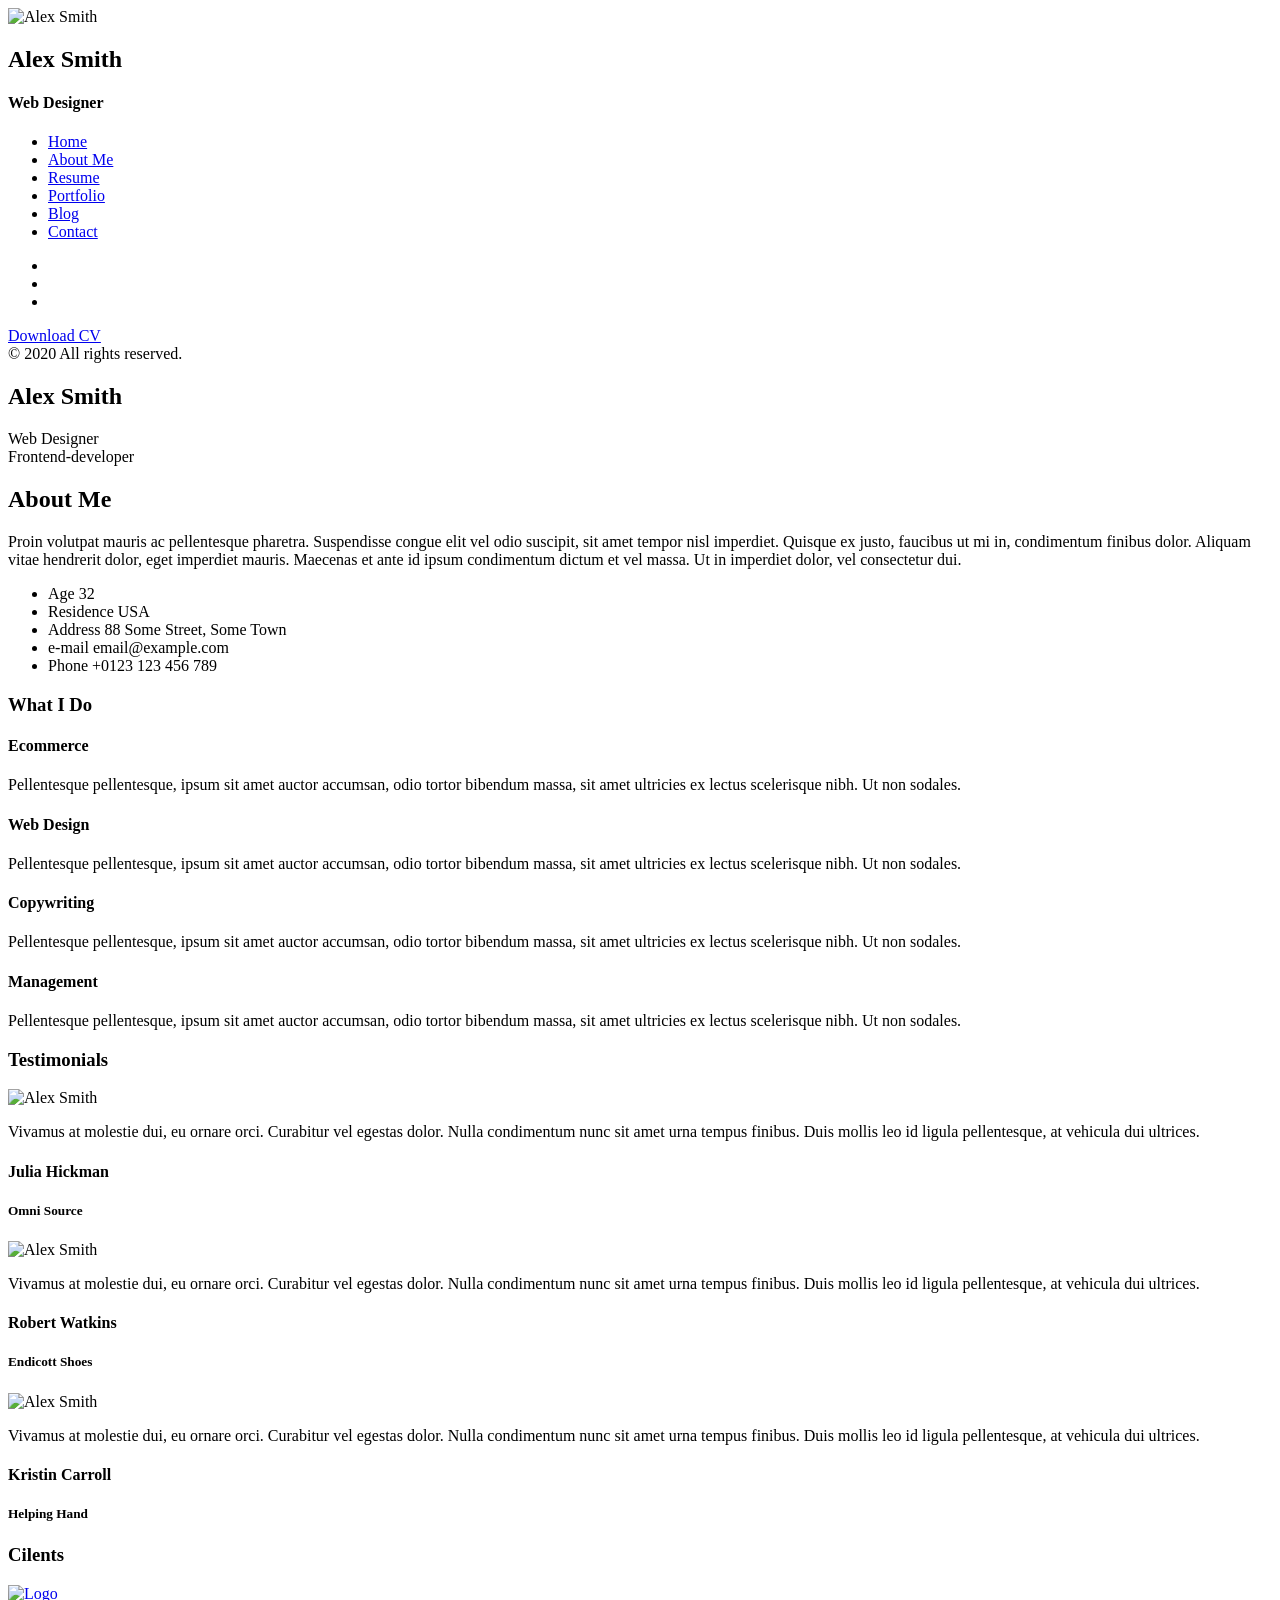
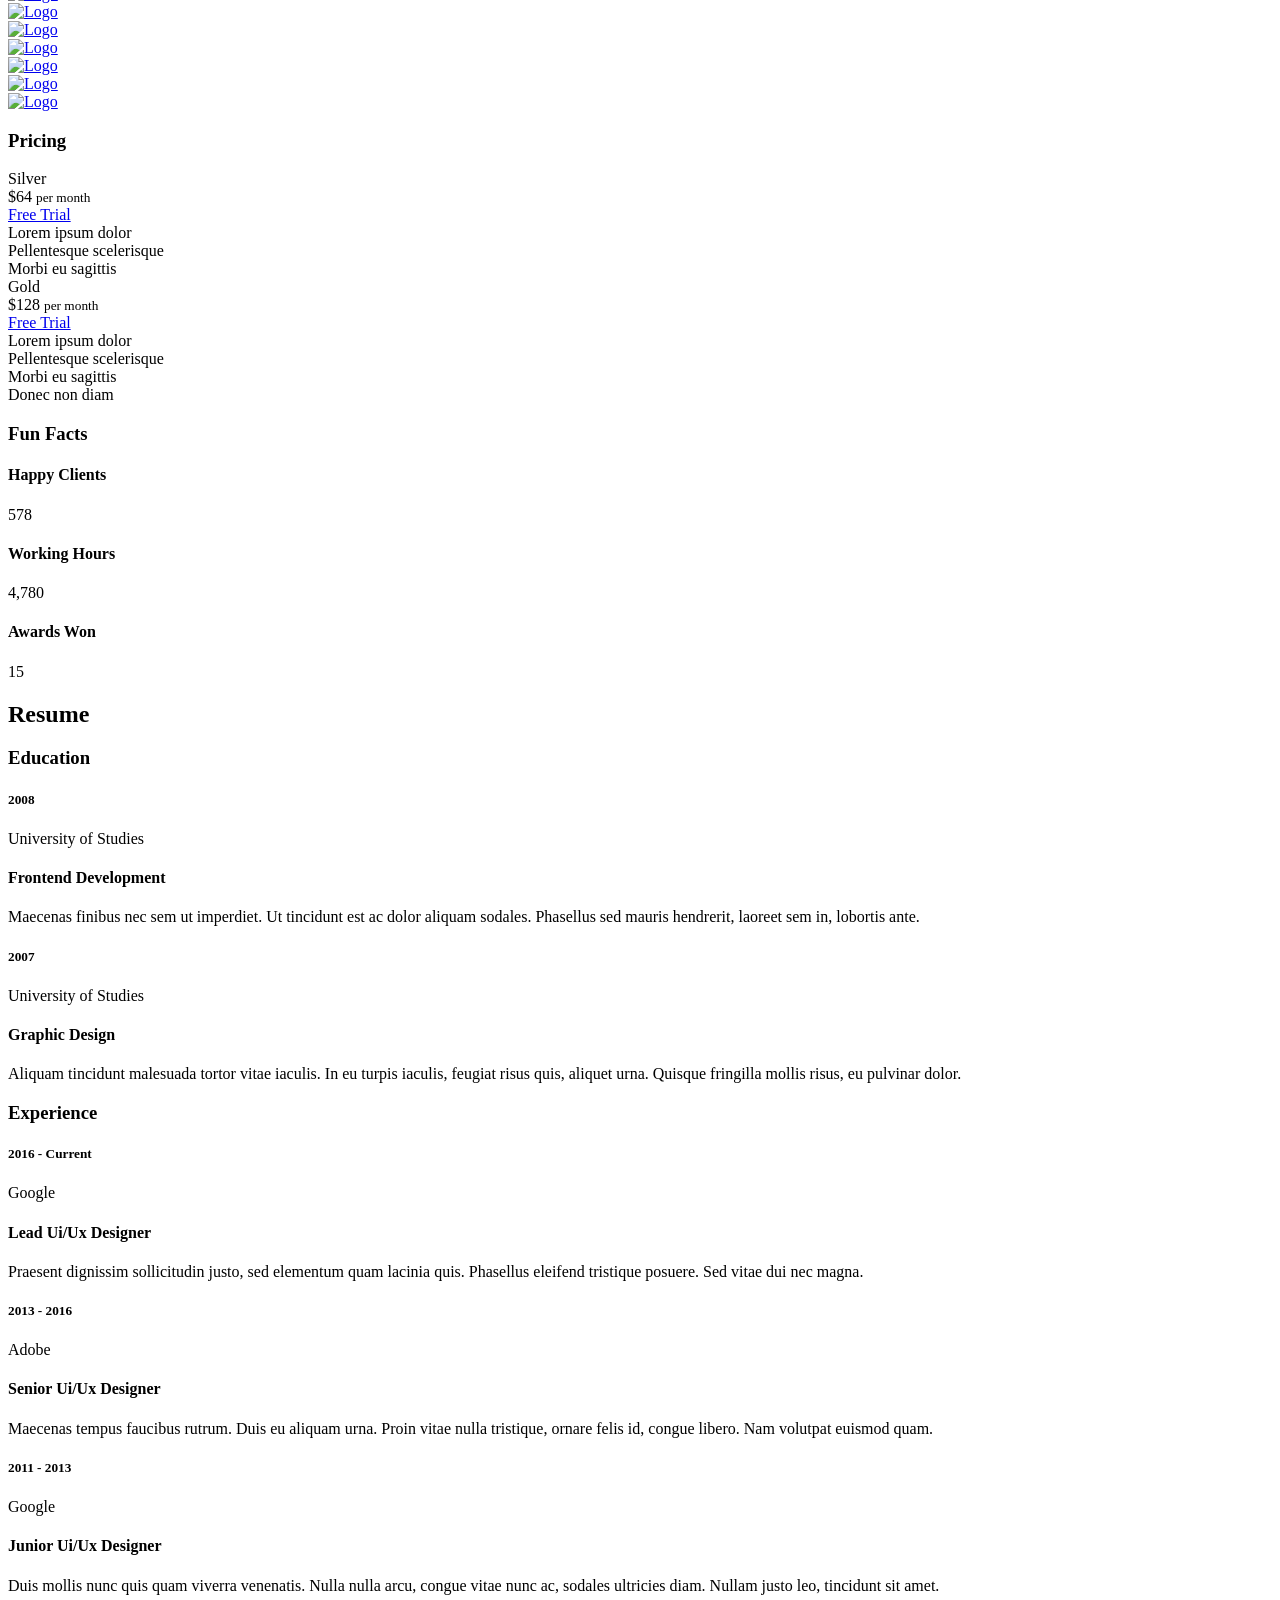
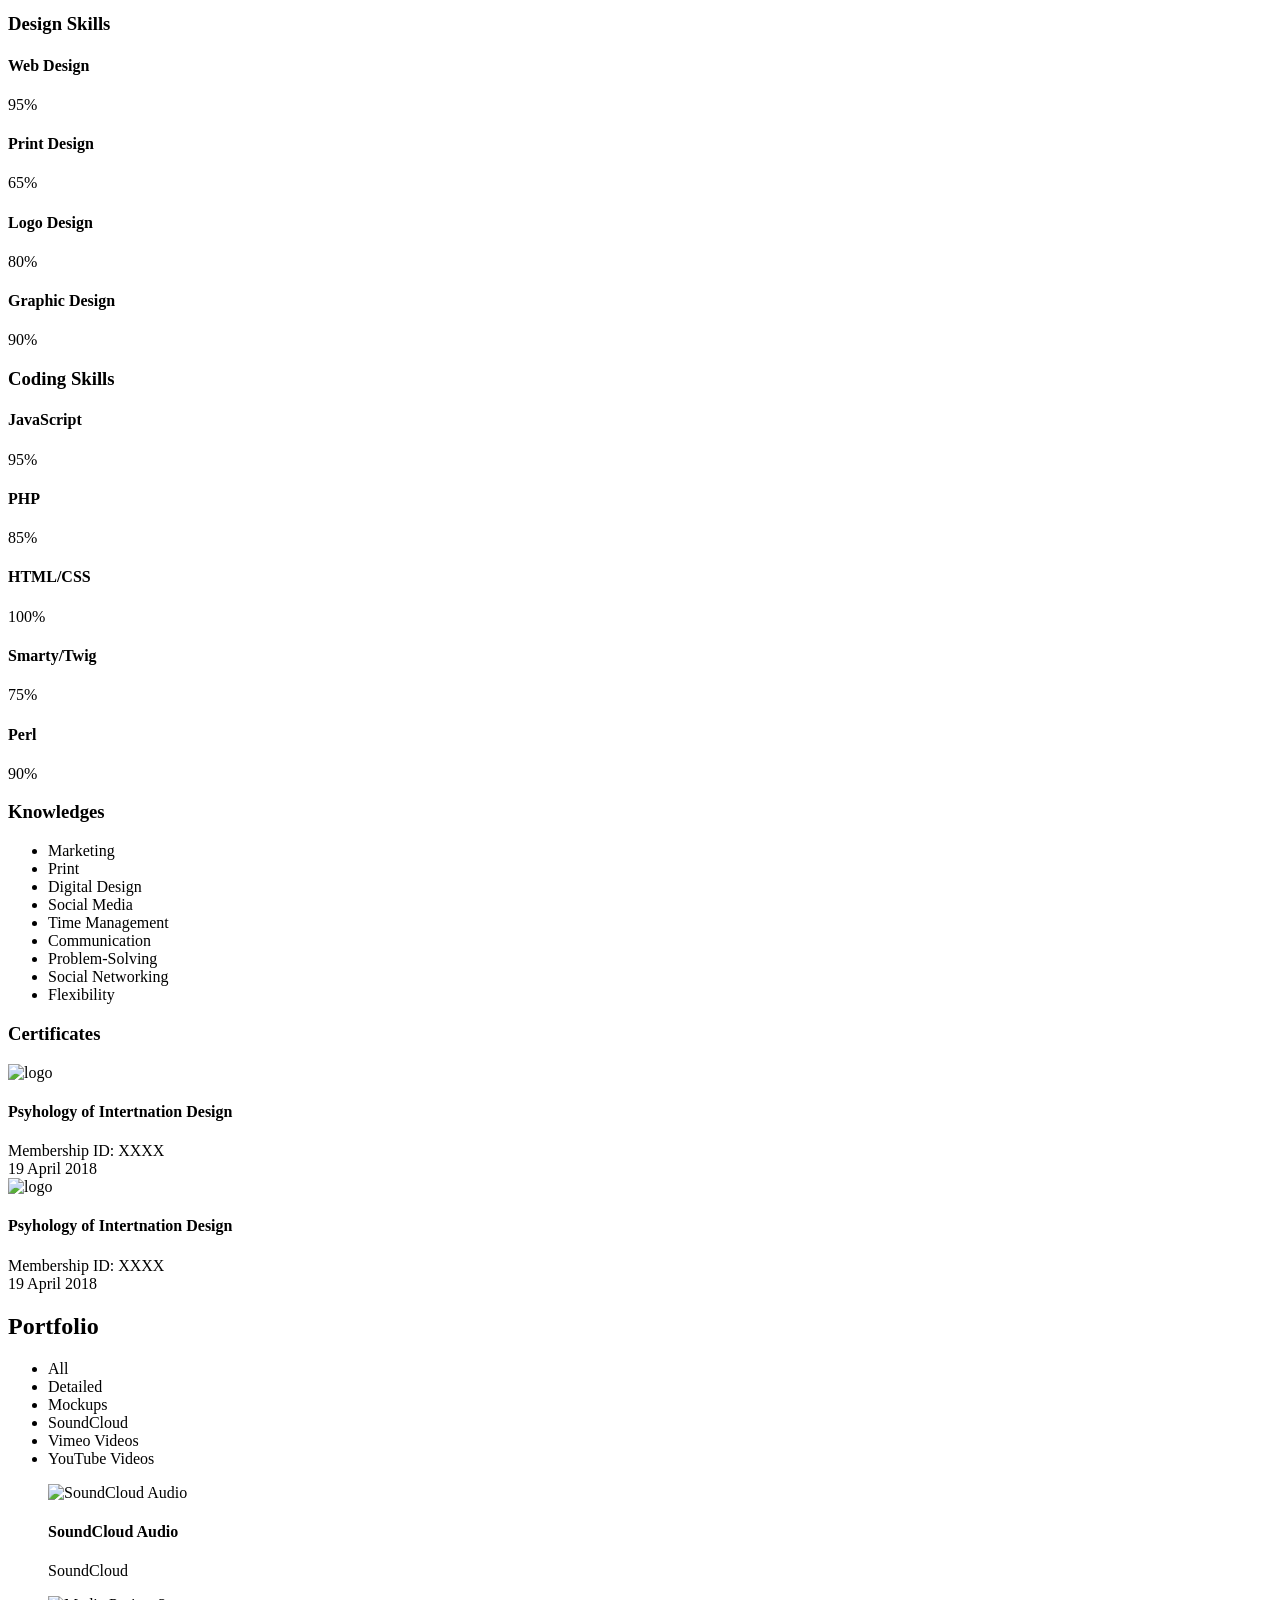
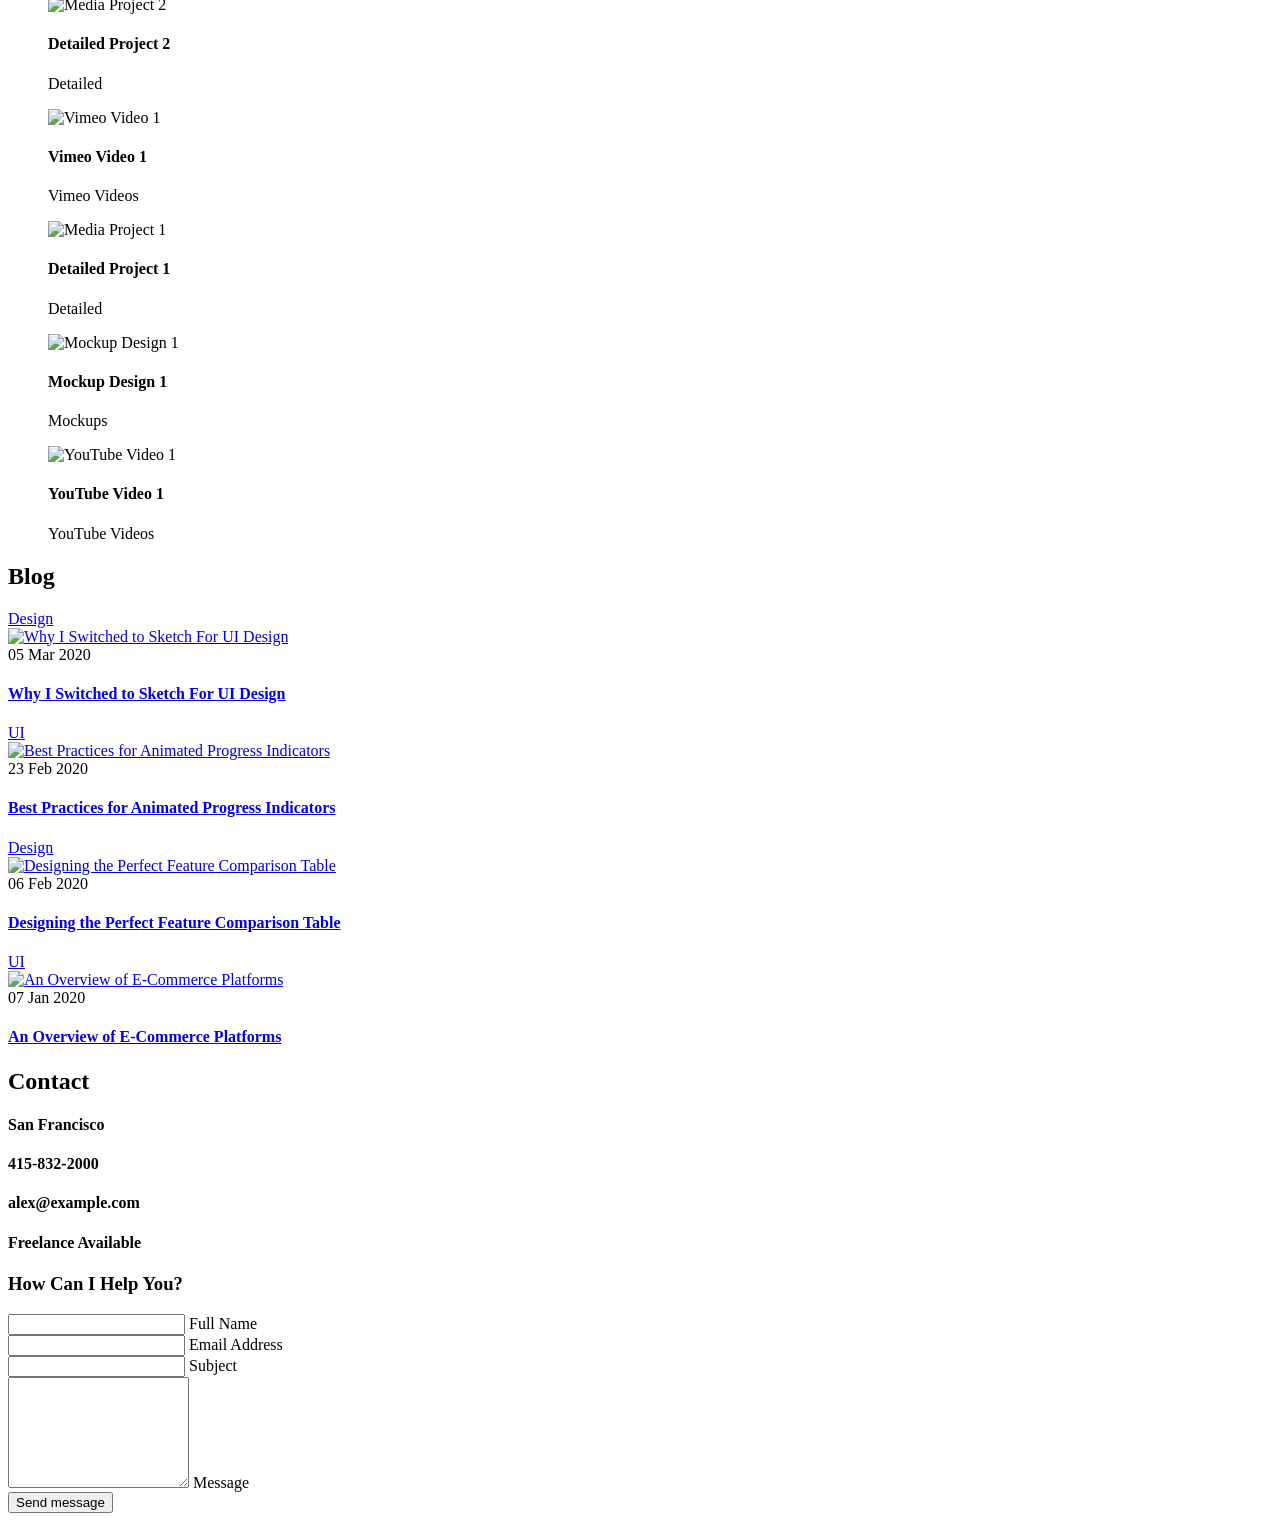
==== index.html @ 77e3b647 "Add files via upload" ====
<!DOCTYPE html>
<html lang="en" class="no-js">
  <head>
    <meta charset="UTF-8" />
    <meta http-equiv="X-UA-Compatible" content="IE=edge"> 
    <title>BreezyCV - Resume / CV / vCard Template</title>
    <meta name="viewport" content="width=device-width, initial-scale=1, maximum-scale=1" />
    <meta name="description" content="BreezyCV - Resume / CV / vCard Template" />
    <meta name="keywords" content="vcard, resposnive, retina, resume, jquery, css3, bootstrap, Material CV, portfolio" />
    <meta name="author" content="lmpixels" />
    <link rel="shortcut icon" href="favicon.ico">


    <link rel="stylesheet" href="css/reset.css" type="text/css">
    <link rel="stylesheet" href="css/bootstrap-grid.min.css" type="text/css">
    <link rel="stylesheet" href="css/animations.css" type="text/css">
    <link rel="stylesheet" href="css/perfect-scrollbar.css" type="text/css">
    <link rel="stylesheet" href="css/owl.carousel.css" type="text/css">
    <link rel="stylesheet" href="css/magnific-popup.css" type="text/css">
    <link rel="stylesheet" href="css/main.css" type="text/css">
  </head>

  <body>
    <!-- Animated Background -->
    <div class="lm-animated-bg" style="background-image: url(img/main_bg.png);"></div>
    <!-- /Animated Background -->

    <!-- Loading animation -->
    <div class="preloader">
      <div class="preloader-animation">
        <div class="preloader-spinner">
        </div>
      </div>
    </div>
    <!-- /Loading animation -->

    <div class="page">
      <div class="page-content">

          <header id="site_header" class="header mobile-menu-hide">
            <div class="header-content">
              <div class="header-photo">
                <img src="img/main_photo.jpg" alt="Alex Smith">
              </div>
              <div class="header-titles">
                <h2>Alex Smith</h2>
                <h4>Web Designer</h4>
              </div>
            </div>

            <ul class="main-menu">
              <li class="active">
                <a href="#home" class="nav-anim">
                  <span class="menu-icon lnr lnr-home"></span>
                  <span class="link-text">Home</span>
                </a>
              </li>
              <li>
                <a href="#about-me" class="nav-anim">
                  <span class="menu-icon lnr lnr-user"></span>
                  <span class="link-text">About Me</span>
                </a>
              </li>
              <li>
                <a href="#resume" class="nav-anim">
                  <span class="menu-icon lnr lnr-graduation-hat"></span>
                  <span class="link-text">Resume</span>
                </a>
              </li>
              <li>
                <a href="#portfolio" class="nav-anim">
                  <span class="menu-icon lnr lnr-briefcase"></span>
                  <span class="link-text">Portfolio</span>
                </a>
              </li>
              <li>
                <a href="#blog" class="nav-anim">
                  <span class="menu-icon lnr lnr-book"></span>
                  <span class="link-text">Blog</span>
                </a>
              </li>
              <li>
                <a href="#contact" class="nav-anim">
                  <span class="menu-icon lnr lnr-envelope"></span>
                  <span class="link-text">Contact</span>
                </a>
              </li>
            </ul>

            <div class="social-links">
              <ul>
                <li><a href="#" target="_blank"><i class="fab fa-linkedin-in"></i></a></li>
                <li><a href="#" target="_blank"><i class="fab fa-facebook-f"></i></a></li>
                <li><a href="#" target="_blank"><i class="fab fa-twitter"></i></a></li>
              </ul>
            </div>

            <div class="header-buttons">
              <a href="#" target="_blank" class="btn btn-primary">Download CV</a>
            </div>

            <div class="copyrights">© 2020 All rights reserved.</div>
          </header>

          <!-- Mobile Navigation -->
          <div class="menu-toggle">
            <span></span>
            <span></span>
            <span></span>
          </div>
          <!-- End Mobile Navigation -->

          <!-- Arrows Nav -->
          <div class="lmpixels-arrows-nav">
            <div class="lmpixels-arrow-right"><i class="lnr lnr-chevron-right"></i></div>
            <div class="lmpixels-arrow-left"><i class="lnr lnr-chevron-left"></i></div>
          </div>
          <!-- End Arrows Nav -->

          <div class="content-area">
            <div class="animated-sections">
              <!-- Home Subpage -->
              <section data-id="home" class="animated-section start-page">
                <div class="section-content vcentered">

                    <div class="row">
                      <div class="col-sm-12 col-md-12 col-lg-12">
                        <div class="title-block">
                          <h2>Alex Smith</h2>
                          <div class="owl-carousel text-rotation">                                    
                            <div class="item">
                              <div class="sp-subtitle">Web Designer</div>
                            </div>
                            
                            <div class="item">
                              <div class="sp-subtitle">Frontend-developer</div>
                            </div>
                          </div>
                        </div>
                      </div>
                    </div>

                </div>
              </section>
              <!-- End of Home Subpage -->

              <!-- About Me Subpage -->
              <section data-id="about-me" class="animated-section">
                <div class="section-content">
                  <div class="page-title">
                    <h2>About <span>Me</span></h2>
                  </div>

                  <!-- Personal Information -->
                  <div class="row">
                    <div class="col-xs-12 col-sm-7">
                      <p>Proin volutpat mauris ac pellentesque pharetra. Suspendisse congue elit vel odio suscipit, sit amet tempor nisl imperdiet. Quisque ex justo, faucibus ut mi in, condimentum finibus dolor. Aliquam vitae hendrerit dolor, eget imperdiet mauris. Maecenas et ante id ipsum condimentum dictum et vel massa. Ut in imperdiet dolor, vel consectetur dui.</p>
                    </div>

                    <div class="col-xs-12 col-sm-5">
                      <div class="info-list">
                        <ul>
                          <li>
                            <span class="title">Age</span>
                            <span class="value">32</span>
                          </li>

                          <li>
                            <span class="title">Residence</span>
                            <span class="value">USA</span>
                          </li>

                          <li>
                            <span class="title">Address</span>
                            <span class="value">88 Some Street, Some Town</span>
                          </li>

                          <li>
                            <span class="title">e-mail</span>
                            <span class="value">email@example.com</span>
                          </li>

                          <li>
                            <span class="title">Phone</span>
                            <span class="value">+0123 123 456 789</span>
                          </li>
                        </ul>
                      </div>
                    </div>
                  </div>
                  <!-- End of Personal Information -->

                  <div class="white-space-50"></div>

                  <!-- Services -->
                  <div class="row">
                    <div class="col-xs-12 col-sm-12">
                      <div class="block-title">
                        <h3>What <span>I Do</span></h3>
                      </div>
                    </div>
                  </div>

                  <div class="row">
                    <div class="col-xs-12 col-sm-6">
                      <div class="col-inner">
                        <div class="info-list-w-icon">
                          <div class="info-block-w-icon">
                            <div class="ci-icon">
                              <i class="lnr lnr-store"></i>
                            </div>
                            <div class="ci-text">
                              <h4>Ecommerce</h4>
                              <p>Pellentesque pellentesque, ipsum sit amet auctor accumsan, odio tortor bibendum massa, sit amet ultricies ex lectus scelerisque nibh. Ut non sodales.</p>
                            </div>
                          </div>
                          <div class="info-block-w-icon">
                            <div class="ci-icon">
                              <i class="lnr lnr-laptop-phone"></i>
                            </div><div class="ci-text">
                              <h4>Web Design</h4>
                              <p>Pellentesque pellentesque, ipsum sit amet auctor accumsan, odio tortor bibendum massa, sit amet ultricies ex lectus scelerisque nibh. Ut non sodales.</p>
                            </div>
                          </div>
                        </div>
                      </div>
                    </div>

                    <div class="col-xs-12 col-sm-6">
                      <div class="col-inner">
                        <div class="info-list-w-icon">
                          <div class="info-block-w-icon">
                            <div class="ci-icon">
                              <i class="lnr lnr-pencil"></i>
                            </div>
                            <div class="ci-text">
                              <h4>Copywriting</h4>
                              <p>Pellentesque pellentesque, ipsum sit amet auctor accumsan, odio tortor bibendum massa, sit amet ultricies ex lectus scelerisque nibh. Ut non sodales.</p>
                            </div>
                          </div>
                          <div class="info-block-w-icon">
                            <div class="ci-icon">
                              <i class="lnr lnr-flag"></i>
                            </div><div class="ci-text">
                              <h4>Management</h4>
                              <p>Pellentesque pellentesque, ipsum sit amet auctor accumsan, odio tortor bibendum massa, sit amet ultricies ex lectus scelerisque nibh. Ut non sodales.</p>
                            </div>
                          </div>
                        </div>
                      </div>
                    </div>
                  </div>
                  <!-- End of Services -->

                  <div class="white-space-30"></div>

                  <!-- Testimonials -->
                  <div class="row">
                    <div class="col-xs-12 col-sm-12">
                      <div class="block-title">
                        <h3>Testimonials</h3>
                      </div>
                    </div>
                  </div>

                  <div class="row">
                    <div class="col-xs-12 col-sm-12">
                      <div class="testimonials owl-carousel">
                        <!-- Testimonial 1 -->
                        <div class="testimonial">
                          <div class="img">
                            <img src="img/testimonials/testimonial-1.jpg" alt="Alex Smith">
                          </div>
                          <div class="text">
                            <p>Vivamus at molestie dui, eu ornare orci. Curabitur vel egestas dolor. Nulla condimentum nunc sit amet urna tempus finibus. Duis mollis leo id ligula pellentesque, at vehicula dui ultrices.</p>
                          </div>

                          <div class="author-info">
                            <h4 class="author">Julia Hickman</h4>
                            <h5 class="company">Omni Source</h5>
                            <div class="icon">
                              <i class="fas fa-quote-right"></i>
                            </div>
                          </div>
                        </div>
                        <!-- End of Testimonial 1 -->

                        <!-- Testimonial 2 -->
                        <div class="testimonial">
                          <div class="img">
                            <img src="img/testimonials/testimonial-2.jpg" alt="Alex Smith">
                          </div>
                          <div class="text">
                            <p>Vivamus at molestie dui, eu ornare orci. Curabitur vel egestas dolor. Nulla condimentum nunc sit amet urna tempus finibus. Duis mollis leo id ligula pellentesque, at vehicula dui ultrices.</p>
                          </div>

                          <div class="author-info">
                            <h4 class="author">Robert Watkins</h4>
                            <h5 class="company">Endicott Shoes</h5>
                            <div class="icon">
                              <i class="fas fa-quote-right"></i>
                            </div>
                          </div>
                        </div>
                        <!-- End of Testimonial 2 -->

                        <!-- Testimonial 3 -->
                        <div class="testimonial">
                          <div class="img">
                            <img src="img/testimonials/testimonial-3.jpg" alt="Alex Smith">
                          </div>
                          <div class="text">
                            <p>Vivamus at molestie dui, eu ornare orci. Curabitur vel egestas dolor. Nulla condimentum nunc sit amet urna tempus finibus. Duis mollis leo id ligula pellentesque, at vehicula dui ultrices.</p>
                          </div>

                          <div class="author-info">
                            <h4 class="author">Kristin Carroll</h4>
                            <h5 class="company">Helping Hand</h5>
                            <div class="icon">
                              <i class="fas fa-quote-right"></i>
                            </div>
                          </div>
                        </div>
                        <!-- End of Testimonial 3 -->
                      </div>
                    </div>
                  </div>
                  <!-- End of Testimonials -->

                  <div class="white-space-50"></div>

                  <!-- Clients -->
                  <div class="row">
                    <div class="col-xs-12 col-sm-12">
                      <div class="block-title">
                        <h3>Cilents</h3>
                      </div>
                    </div>
                  </div>

                  <div class="row">
                    <div class="col-xs-12 col-sm-12">
                      <div class="clients owl-carousel">
                        
                        <div class="client-block">
                          <a href="#" target="_blank" title="Logo">
                            <img src="img/clients/client-1.png" alt="Logo">
                          </a>
                        </div>

                        <div class="client-block">
                          <a href="#" target="_blank" title="Logo">
                            <img src="img/clients/client-2.png" alt="Logo">
                          </a>
                        </div>

                        <div class="client-block">
                          <a href="#" target="_blank" title="Logo">
                            <img src="img/clients/client-3.png" alt="Logo">
                          </a>
                        </div>

                        <div class="client-block">
                          <a href="#" target="_blank" title="Logo">
                            <img src="img/clients/client-4.png" alt="Logo">
                          </a>
                        </div>

                        <div class="client-block">
                          <a href="#" target="_blank" title="Logo">
                            <img src="img/clients/client-5.png" alt="Logo">
                          </a>
                        </div>

                        <div class="client-block">
                          <a href="#" target="_blank" title="Logo">
                            <img src="img/clients/client-6.png" alt="Logo">
                          </a>
                        </div>

                        <div class="client-block">
                          <a href="#" target="_blank" title="Logo">
                            <img src="img/clients/client-7.png" alt="Logo">
                          </a>
                        </div>
  
                      </div>
                    </div>
                  </div>
                  <!-- End of Clients -->

                  <div class="white-space-50"></div>

                  <!-- Pricing -->
                  <div class="row">
                    <div class="col-xs-12 col-sm-12">

                      <div class="block-title">
                        <h3>Pricing</h3>
                      </div>
                    </div>
                  </div>

                  <div class="row">
                    <div class=" col-xs-12 col-sm-12 ">
                      <div class="fw-pricing clearfix row">
                        
                        <div class="fw-package-wrap col-md-6 ">
                          <div class="fw-package">
                            <div class="fw-heading-row">
                              <span>Silver</span>
                            </div>
                            
                            <div class="fw-pricing-row">
                              <span>$64</span>
                              <small>per month</small>
                            </div>
                            
                            <div class="fw-button-row">
                              <a href="#" target="_self" class="btn btn-secondary">Free Trial</a>
                            </div>

                            <div class="fw-default-row">Lorem ipsum dolor</div>
                            <div class="fw-default-row">Pellentesque scelerisque</div>
                            <div class="fw-default-row">Morbi eu sagittis</div>
                          </div>
                        </div>
     
                        <div class="fw-package-wrap col-md-6 highlight-col ">
                          <div class="fw-package">
                            <div class="fw-heading-row">
                              <span>Gold</span>
                            </div>
                            
                            <div class="fw-pricing-row">
                              <span>$128</span>
                              <small>per month</small>
                            </div>

                            <div class="fw-button-row">
                              <a href="#" target="_self" class="btn btn-primary">Free Trial</a>
                            </div>
                            
                            <div class="fw-default-row">Lorem ipsum dolor</div>
                            <div class="fw-default-row">Pellentesque scelerisque</div>
                            <div class="fw-default-row">Morbi eu sagittis</div>
                            <div class="fw-default-row">Donec non diam</div>
                            <div class="fw-default-row"></div>
                          </div>
                        </div>

                      </div>
                    </div>
                  </div>
                  <!-- End of Pricing -->

                  <div class="white-space-50"></div>

                  <!-- Fun Facts -->
                  <div class="row">
                    <div class="col-xs-12 col-sm-12">

                      <div class="block-title">
                        <h3>Fun <span>Facts</span></h3>
                      </div>
                    </div>
                  </div>

                  <div class="row">
                    <div class="col-xs-12 col-sm-4">
                      <div class="fun-fact gray-default">
                        <i class="lnr lnr-heart"></i>
                        <h4>Happy Clients</h4>
                        <span class="fun-fact-block-value">578</span>
                        <span class="fun-fact-block-text"></span>
                      </div>
                    </div>

                    <div class="col-xs-12 col-sm-4">
                      <div class="fun-fact gray-default">
                        <i class="lnr lnr-clock"></i>
                        <h4>Working Hours</h4>
                        <span class="fun-fact-block-value">4,780</span>
                        <span class="fun-fact-block-text"></span>
                      </div>
                    </div>

                    <div class="col-xs-12 col-sm-4 ">
                      <div class="fun-fact gray-default">
                        <i class="lnr lnr-star"></i>
                        <h4>Awards Won</h4>
                        <span class="fun-fact-block-value">15</span>
                        <span class="fun-fact-block-text"></span>
                      </div>
                    </div>
                  </div>
                  <!-- End of Fun Facts -->

                </div>
              </section>
              <!-- End of About Me Subpage -->

              <!-- Resume Subpage -->
              <section data-id="resume" class="animated-section">
                <div class="section-content">
                  <div class="page-title">
                    <h2>Resume</h2>
                  </div>

                  <div class="row">
                    <div class="col-xs-12 col-sm-7">

                      <div class="block-title">
                        <h3>Education</h3>
                      </div>
                      
                      <div class="timeline timeline-second-style clearfix">
                        <div class="timeline-item clearfix">
                          <div class="left-part">
                            <h5 class="item-period">2008</h5>
                            <span class="item-company">University of Studies</span>
                          </div>
                          <div class="divider"></div>
                          <div class="right-part">
                            <h4 class="item-title">Frontend Development</h4>
                            <p>Maecenas finibus nec sem ut imperdiet. Ut tincidunt est ac dolor aliquam sodales. Phasellus sed mauris hendrerit, laoreet sem in, lobortis ante.</p>
                          </div>
                        </div>

                        <div class="timeline-item clearfix">
                          <div class="left-part">
                            <h5 class="item-period">2007</h5>
                            <span class="item-company">University of Studies</span>
                          </div>
                          <div class="divider"></div>
                          <div class="right-part">
                            <h4 class="item-title">Graphic Design</h4>
                            <p>Aliquam tincidunt malesuada tortor vitae iaculis. In eu turpis iaculis, feugiat risus quis, aliquet urna. Quisque fringilla mollis risus, eu pulvinar dolor.</p>
                          </div>
                        </div>
                      </div>

                      <div class="white-space-50"></div>

                      <div class="block-title">
                        <h3>Experience</h3>
                      </div>

                      <div class="timeline timeline-second-style clearfix">
                        <div class="timeline-item clearfix">
                          <div class="left-part">
                            <h5 class="item-period">2016 - Current</h5>
                            <span class="item-company">Google</span>
                          </div>
                          <div class="divider"></div>
                          <div class="right-part">
                            <h4 class="item-title">Lead Ui/Ux Designer</h4>
                            <p>Praesent dignissim sollicitudin justo, sed elementum quam lacinia quis. Phasellus eleifend tristique posuere. Sed vitae dui nec magna.</p>
                          </div>
                        </div>

                        <div class="timeline-item clearfix">
                          <div class="left-part">
                            <h5 class="item-period">2013 - 2016</h5>
                            <span class="item-company">Adobe</span>
                          </div>
                          <div class="divider"></div>
                          <div class="right-part">
                            <h4 class="item-title">Senior Ui/Ux Designer</h4>
                            <p>Maecenas tempus faucibus rutrum. Duis eu aliquam urna. Proin vitae nulla tristique, ornare felis id, congue libero. Nam volutpat euismod quam.</p>
                          </div>
                        </div>
                        
                        <div class="timeline-item clearfix">
                          <div class="left-part">
                            <h5 class="item-period">2011 - 2013</h5>
                            <span class="item-company">Google</span>
                          </div>
                          <div class="divider"></div>
                          <div class="right-part">
                            <h4 class="item-title">Junior Ui/Ux Designer</h4>
                            <p>Duis mollis nunc quis quam viverra venenatis. Nulla nulla arcu, congue vitae nunc ac, sodales ultricies diam. Nullam justo leo, tincidunt sit amet.</p>
                          </div>
                        </div>
                      </div>

                    </div>

                    <!-- Skills & Certificates -->
                    <div class="col-xs-12 col-sm-5">
                      <!-- Design Skills -->
                      <div class="block-title">
                        <h3>Design <span>Skills</span></h3>
                      </div>

                      <div class="skills-info skills-second-style">
                        <!-- Skill 1 -->
                        <div class="skill clearfix">
                          <h4>Web Design</h4>
                          <div class="skill-value">95%</div>
                        </div>
                        <div class="skill-container skill-1">
                          <div class="skill-percentage"></div>
                        </div>
                        <!-- End of Skill 1 -->
                        
                        <!-- Skill 2 -->
                        <div class="skill clearfix">
                          <h4>Print Design</h4>
                          <div class="skill-value">65%</div>
                        </div>
                        <div class="skill-container skill-2">
                          <div class="skill-percentage"></div>
                        </div>
                        <!-- End of Skill 2 -->
                        
                        <!-- Skill 3 -->
                        <div class="skill clearfix">
                          <h4>Logo Design</h4>
                          <div class="skill-value">80%</div>
                        </div>
                        <div class="skill-container skill-3">
                          <div class="skill-percentage"></div>
                        </div>
                        <!-- End of Skill 3 -->
                        
                        <!-- Skill 4 -->
                        <div class="skill clearfix">
                          <h4>Graphic Design</h4>
                          <div class="skill-value">90%</div>
                        </div>
                        <div class="skill-container skill-4">
                          <div class="skill-percentage"></div>
                        </div>
                        <!-- End of Skill 4 -->

                      </div>
                      <!-- End of Design Skills -->

                      <div class="white-space-10"></div>

                      <!-- Coding Skills -->
                      <div class="block-title">
                        <h3>Coding <span>Skills</span></h3>
                      </div>

                      <div class="skills-info skills-second-style">
                        <!-- Skill 5 -->
                        <div class="skill clearfix">
                          <h4>JavaScript</h4>
                          <div class="skill-value">95%</div>
                        </div>
                        <div class="skill-container skill-5">
                          <div class="skill-percentage"></div>
                        </div>
                        <!-- End of Skill 5 -->

                        <!-- Skill 6 -->
                        <div class="skill clearfix">
                          <h4>PHP</h4>
                          <div class="skill-value">85%</div>
                        </div>
                        <div class="skill-container skill-6">
                          <div class="skill-percentage"></div>
                        </div>
                        <!-- End of Skill 6 -->
                        
                        <!-- Skill 7 -->
                        <div class="skill clearfix">
                          <h4>HTML/CSS</h4>
                          <div class="skill-value">100%</div>
                        </div>
                        <div class="skill-container skill-7">
                          <div class="skill-percentage"></div>
                        </div>
                        <!-- End of Skill 7 -->
                        
                        <!-- Skill 8 -->
                        <div class="skill clearfix">
                          <h4>Smarty/Twig</h4>
                          <div class="skill-value">75%</div>
                        </div>
                        <div class="skill-container skill-8">
                          <div class="skill-percentage"></div>
                        </div>
                        <!-- End of Skill 8 -->

                        <!-- Skill 9 -->
                        <div class="skill clearfix">
                          <h4>Perl</h4>
                          <div class="skill-value">90%</div>
                        </div>
                        <div class="skill-container skill-9">
                          <div class="skill-percentage"></div>
                        </div>
                        <!-- End of Skill 9 -->
                      </div>
                      <!-- End of Coding Skills -->

                      <div class="white-space-10"></div>

                      <!-- Knowledges -->
                      <div class="block-title">
                        <h3>Knowledges</h3>
                      </div>

                      <ul class="knowledges">
                        <li>Marketing</li>
                        <li>Print</li>
                        <li>Digital Design</li>
                        <li>Social Media</li>
                        <li>Time Management</li>
                        <li>Communication</li>
                        <li>Problem-Solving</li>
                        <li>Social Networking</li>
                        <li>Flexibility</li>
                      </ul>
                      <!-- End of Knowledges -->
                    </div>
                    <!-- End of Skills & Certificates -->
                  </div>

                  <div class="white-space-50"></div>

                  <!-- Certificates -->
                  <div class="row">
                    <div class="col-xs-12 col-sm-12">
                      <div class="block-title">
                        <h3>Certificates</h3>
                      </div>
                    </div>
                  </div>
                  
                  <div class="row">
                    <!-- Certificate 1 -->
                    <div class="col-xs-12 col-sm-6">
                      <div class="certificate-item clearfix">
                        <div class="certi-logo">
                          <img src="img/clients/client-1.png" alt="logo">
                        </div>
                        
                        <div class="certi-content">
                          <div class="certi-title">
                            <h4>Psyhology of Intertnation Design</h4>
                          </div>
                          <div class="certi-id">
                            <span>Membership ID: XXXX</span>
                          </div>
                          <div class="certi-date">
                            <span>19 April 2018</span>
                          </div>
                          <div class="certi-company">
                            <span></span>
                          </div>
                        </div>
                      </div>
                    </div>
                    <!-- End of Certificate 1 -->

                    <!-- Certificate 2 -->
                    <div class="col-xs-12 col-sm-6">
                      <div class="certificate-item clearfix">
                        <div class="certi-logo">
                          <img src="img/clients/client-1.png" alt="logo">
                        </div>
                        
                        <div class="certi-content">
                          <div class="certi-title">
                            <h4>Psyhology of Intertnation Design</h4>
                          </div>
                          <div class="certi-id">
                            <span>Membership ID: XXXX</span>
                          </div>
                          <div class="certi-date">
                            <span>19 April 2018</span>
                          </div>
                          <div class="certi-company">
                            <span></span>
                          </div>
                        </div>
                      </div>
                    </div>
                    <!-- End of Certificate 2 -->

                  </div>
                  <!-- End of Certificates -->
                </div>
              </section>
              <!-- End of Resume Subpage -->

              <!-- Portfolio Subpage -->
              <section data-id="portfolio" class="animated-section">
                <div class="section-content">
                  <div class="page-title">
                    <h2>Portfolio</h2>
                  </div>

                  <div class="row">
                    <div class="col-xs-12 col-sm-12">
                      <!-- Portfolio Content -->
                      <div class="portfolio-content">

                        <ul class="portfolio-filters">
                          <li class="active">
                            <a class="filter btn btn-sm btn-link" data-group="category_all">All</a>
                          </li>
                          <li>
                            <a class="filter btn btn-sm btn-link" data-group="category_detailed">Detailed</a>
                          </li>
                          <li>
                            <a class="filter btn btn-sm btn-link" data-group="category_mockups">Mockups</a>
                          </li>
                          <li>
                            <a class="filter btn btn-sm btn-link" data-group="category_soundcloud">SoundCloud</a>
                          </li>
                          <li>
                            <a class="filter btn btn-sm btn-link" data-group="category_vimeo-videos">Vimeo Videos</a>
                          </li>
                          <li>
                            <a class="filter btn btn-sm btn-link" data-group="category_youtube-videos">YouTube Videos</a>
                          </li>
                        </ul>

                        <!-- Portfolio Grid -->
                        <div class="portfolio-grid three-columns">
                          
                          <figure class="item lbaudio" data-groups='["category_all", "category_soundcloud"]'>
                            <div class="portfolio-item-img">
                              <img src="img/portfolio/1.jpg" alt="SoundCloud Audio" title="" />
                              <a href="https://w.soundcloud.com/player/?url=https%3A//api.soundcloud.com/tracks/221650664&#038;color=%23ff5500&#038;auto_play=false&#038;hide_related=false&#038;show_comments=true&#038;show_user=true&#038;show_reposts=false&#038;show_teaser=true&#038;visual=true" class="lightbox mfp-iframe" title="SoundCloud Audio"></a>
                            </div>

                            <i class="fa fa-volume-up"></i>
                            <h4 class="name">SoundCloud Audio</h4>
                            <span class="category">SoundCloud</span>
                          </figure>

                          <figure class="item standard" data-groups='["category_all", "category_detailed"]'>
                            <div class="portfolio-item-img">
                              <img src="img/portfolio/2.jpg" alt="Media Project 2" title="" />
                              <a href="portfolio-1.html" class="ajax-page-load"></a>
                            </div>

                            <i class="far fa-file-alt"></i>
                            <h4 class="name">Detailed Project 2</h4>
                            <span class="category">Detailed</span>
                          </figure>

                          <figure class="item lbvideo" data-groups='["category_all", "category_vimeo-videos"]'>
                            <div class="portfolio-item-img">
                              <img src="img/portfolio/3.jpg" alt="Vimeo Video 1" title="" />
                              <a href="https://player.vimeo.com/video/158284739" class="lightbox mfp-iframe" title="Vimeo Video 1"></a>
                            </div>

                            <i class="fas fa-video"></i>
                            <h4 class="name">Vimeo Video 1</h4>
                            <span class="category">Vimeo Videos</span>
                          </figure>

                          <figure class="item standard" data-groups='["category_all", "category_detailed"]'>
                            <div class="portfolio-item-img">
                              <img src="img/portfolio/4.jpg" alt="Media Project 1" title="" />
                              <a href="portfolio-1.html" class="ajax-page-load"></a>
                            </div>

                            <i class="far fa-file-alt"></i>
                            <h4 class="name">Detailed Project 1</h4>
                            <span class="category">Detailed</span>
                          </figure>

                          <figure class="item lbimage" data-groups='["category_all", "category_mockups"]'>
                            <div class="portfolio-item-img">
                              <img src="img/portfolio/5.jpg" alt="Mockup Design 1" title="" />
                              <a class="lightbox" title="Mockup Design 1" href="img/portfolio/full/5.jpg"></a>
                            </div>

                            <i class="far fa-image"></i>
                            <h4 class="name">Mockup Design 1</h4>
                            <span class="category">Mockups</span>
                          </figure>

                          <figure class="item lbvideo" data-groups='["category_all", "category_youtube-videos"]'>
                            <div class="portfolio-item-img">
                              <img src="img/portfolio/6.jpg" alt="YouTube Video 1" title="" />
                              <a href="https://www.youtube.com/embed/bg0gv2YpIok" class="lightbox mfp-iframe" title="YouTube Video 1"></a>
                            </div>

                            <i class="fas fa-video"></i>
                            <h4 class="name">YouTube Video 1</h4>
                            <span class="category">YouTube Videos</span>
                          </figure>
                        </div>
                      </div>
                      <!-- End of Portfolio Content -->
                    </div>
                  </div>
                </div>
              </section>
              <!-- End of Portfolio Subpage -->

              <!-- Blog Subpage -->
              <section data-id="blog" class="animated-section">
                <div class="section-content">
                  <div class="page-title">
                    <h2>Blog</h2>
                  </div>

                  <div class="row">
                    <div class="col-xs-12 col-sm-12">
                      <div class="blog-masonry two-columns clearfix">
                        
                        <!-- Blog Post 1 -->
                        <div class="item post-1">
                          <div class="blog-card">
                            <div class="media-block">
                              <div class="category">
                                <a href="#" title="View all posts in Design">Design</a>
                              </div>
                              <a href="blog-post-1.html">
                                <img src="img/blog/blog_post_1.jpg" class="size-blog-masonry-image-two-c" alt="Why I Switched to Sketch For UI Design" title="" />
                                <div class="mask"></div>
                              </a>
                            </div>
                            <div class="post-info">
                              <div class="post-date">05 Mar 2020</div>
                              <a href="blog-post-1.html">
                                <h4 class="blog-item-title">Why I Switched to Sketch For UI Design</h4>
                              </a>
                            </div>
                          </div>
                        </div>
                        <!-- End of Blog Post 1 -->

                        <!-- Blog Post 2 -->
                        <div class="item post-2">
                          <div class="blog-card">
                            <div class="media-block">
                              <div class="category">
                                <a href="#" title="View all posts in UI">UI</a>
                              </div>
                              <a href="blog-post-1.html">
                                <img src="img/blog/blog_post_2.jpg" class="size-blog-masonry-image-two-c" alt="Best Practices for Animated Progress Indicators" title="" />
                                <div class="mask"></div>
                              </a>
                            </div>
                            <div class="post-info">
                              <div class="post-date">23 Feb 2020</div>
                              <a href="blog-post-1.html">
                                <h4 class="blog-item-title">Best Practices for Animated Progress Indicators</h4>
                              </a>
                            </div>
                          </div>
                        </div>
                        <!-- End of Blog Post 2 -->

                        <!-- Blog Post 3 -->
                        <div class="item post-1">
                          <div class="blog-card">
                            <div class="media-block">
                              <div class="category">
                                <a href="#" title="View all posts in Design">Design</a>
                              </div>
                              <a href="blog-post-1.html">
                                <img src="img/blog/blog_post_3.jpg" class="size-blog-masonry-image-two-c" alt="Designing the Perfect Feature Comparison Table" title="" />
                                <div class="mask"></div>
                              </a>
                            </div>
                            <div class="post-info">
                              <div class="post-date">06 Feb 2020</div>
                              <a href="blog-post-1.html">
                                <h4 class="blog-item-title">Designing the Perfect Feature Comparison Table</h4>
                              </a>
                            </div>
                          </div>
                        </div>
                        <!-- End of Blog Post 3 -->

                        <!-- Blog Post 4 -->
                        <div class="item post-2">
                          <div class="blog-card">
                            <div class="media-block">
                              <div class="category">
                                <a href="#" title="View all posts in E-Commerce">UI</a>
                              </div>
                              <a href="blog-post-1.html">
                                <img src="img/blog/blog_post_4.jpg" class="size-blog-masonry-image-two-c" alt="An Overview of E-Commerce Platforms" title="" />
                                <div class="mask"></div>
                              </a>
                            </div>
                            <div class="post-info">
                              <div class="post-date">07 Jan 2020</div>
                              <a href="blog-post-1.html">
                                <h4 class="blog-item-title">An Overview of E-Commerce Platforms</h4>
                              </a>
                            </div>
                          </div>
                        </div>
                        <!-- End of Blog Post 4 -->
                      </div>
                    </div>
                  </div>
                </div>


              </section>
              <!-- End of Blog Subpage -->

              <!-- Contact Subpage -->
              <section data-id="contact" class="animated-section">
                <div class="section-content">
                  <div class="page-title">
                    <h2>Contact</h2>
                  </div>

                  <div class="row">
                    <!-- Contact Info -->
                    <div class="col-xs-12 col-sm-4">
                      <div class="lm-info-block gray-default">
                        <i class="lnr lnr-map-marker"></i>
                        <h4>San Francisco</h4>
                        <span class="lm-info-block-value"></span>
                        <span class="lm-info-block-text"></span>
                      </div>

                      <div class="lm-info-block gray-default">
                        <i class="lnr lnr-phone-handset"></i>
                        <h4>415-832-2000</h4>
                        <span class="lm-info-block-value"></span>
                        <span class="lm-info-block-text"></span>
                      </div>

                      <div class="lm-info-block gray-default">
                        <i class="lnr lnr-envelope"></i>
                        <h4>alex@example.com</h4>
                        <span class="lm-info-block-value"></span>
                        <span class="lm-info-block-text"></span>
                      </div>

                      <div class="lm-info-block gray-default">
                        <i class="lnr lnr-checkmark-circle"></i>
                        <h4>Freelance Available</h4>
                        <span class="lm-info-block-value"></span>
                        <span class="lm-info-block-text"></span>
                      </div>


                    </div>
                    <!-- End of Contact Info -->

                    <!-- Contact Form -->
                    <div class="col-xs-12 col-sm-8">
                      <div id="map" class="map"></div>
                      <div class="block-title">
                        <h3>How Can I <span>Help You?</span></h3>
                      </div>

                      <form id="contact_form" class="contact-form" action="contact_form/contact_form.php" method="post">

                        <div class="messages"></div>

                        <div class="controls two-columns">
                          <div class="fields clearfix">
                            <div class="left-column">
                              <div class="form-group form-group-with-icon">
                                <input id="form_name" type="text" name="name" class="form-control" placeholder="" required="required" data-error="Name is required.">
                                <label>Full Name</label>
                                <div class="form-control-border"></div>
                                <div class="help-block with-errors"></div>
                              </div>

                              <div class="form-group form-group-with-icon">
                                <input id="form_email" type="email" name="email" class="form-control" placeholder="" required="required" data-error="Valid email is required.">
                                <label>Email Address</label>
                                <div class="form-control-border"></div>
                                <div class="help-block with-errors"></div>
                              </div>

                              <div class="form-group form-group-with-icon">
                                <input id="form_subject" type="text" name="subject" class="form-control" placeholder="" required="required" data-error="Subject is required.">
                                <label>Subject</label>
                                <div class="form-control-border"></div>
                                <div class="help-block with-errors"></div>
                              </div>
                            </div>
                            <div class="right-column">
                              <div class="form-group form-group-with-icon">
                                <textarea id="form_message" name="message" class="form-control" placeholder="" rows="7" required="required" data-error="Please, leave me a message."></textarea>
                                <label>Message</label>
                                <div class="form-control-border"></div>
                                <div class="help-block with-errors"></div>
                              </div>
                            </div>
                          </div>

                          <div class="g-recaptcha" data-sitekey="6LdqmCAUAAAAAMMNEZvn6g4W5e0or2sZmAVpxVqI"></div>
      
                          <input type="submit" class="button btn-send" value="Send message">
                        </div>
                      </form>
                    </div>
                    <!-- End of Contact Form -->
                  </div>

                </div>
              </section>
              <!-- End of Contact Subpage -->
            </div>
          </div>

      </div>
    </div>

    <script src="js/jquery.min.js"></script>
    <script src="js/modernizr.custom.js"></script>
    <script src="js/animating.js"></script>

    <script src="js/imagesloaded.pkgd.min.js"></script>
    <script src='https://www.google.com/recaptcha/api.js'></script>

    <script src='js/perfect-scrollbar.min.js'></script>
    <script src='js/jquery.shuffle.min.js'></script>
    <script src='js/masonry.pkgd.min.js'></script>
    <script src='js/owl.carousel.min.js'></script>
    <script src="js/jquery.magnific-popup.min.js"></script>

    <script src="https://maps.googleapis.com/maps/api/js?key=AIzaSyCrDf32aQTCVENBhFJbMBKOUTiUAABtC2o"></script>
    <script src="js/jquery.googlemap.js"></script>
    <script src="js/validator.js"></script>
    <script src="js/main.js"></script>
  </body>
</html>
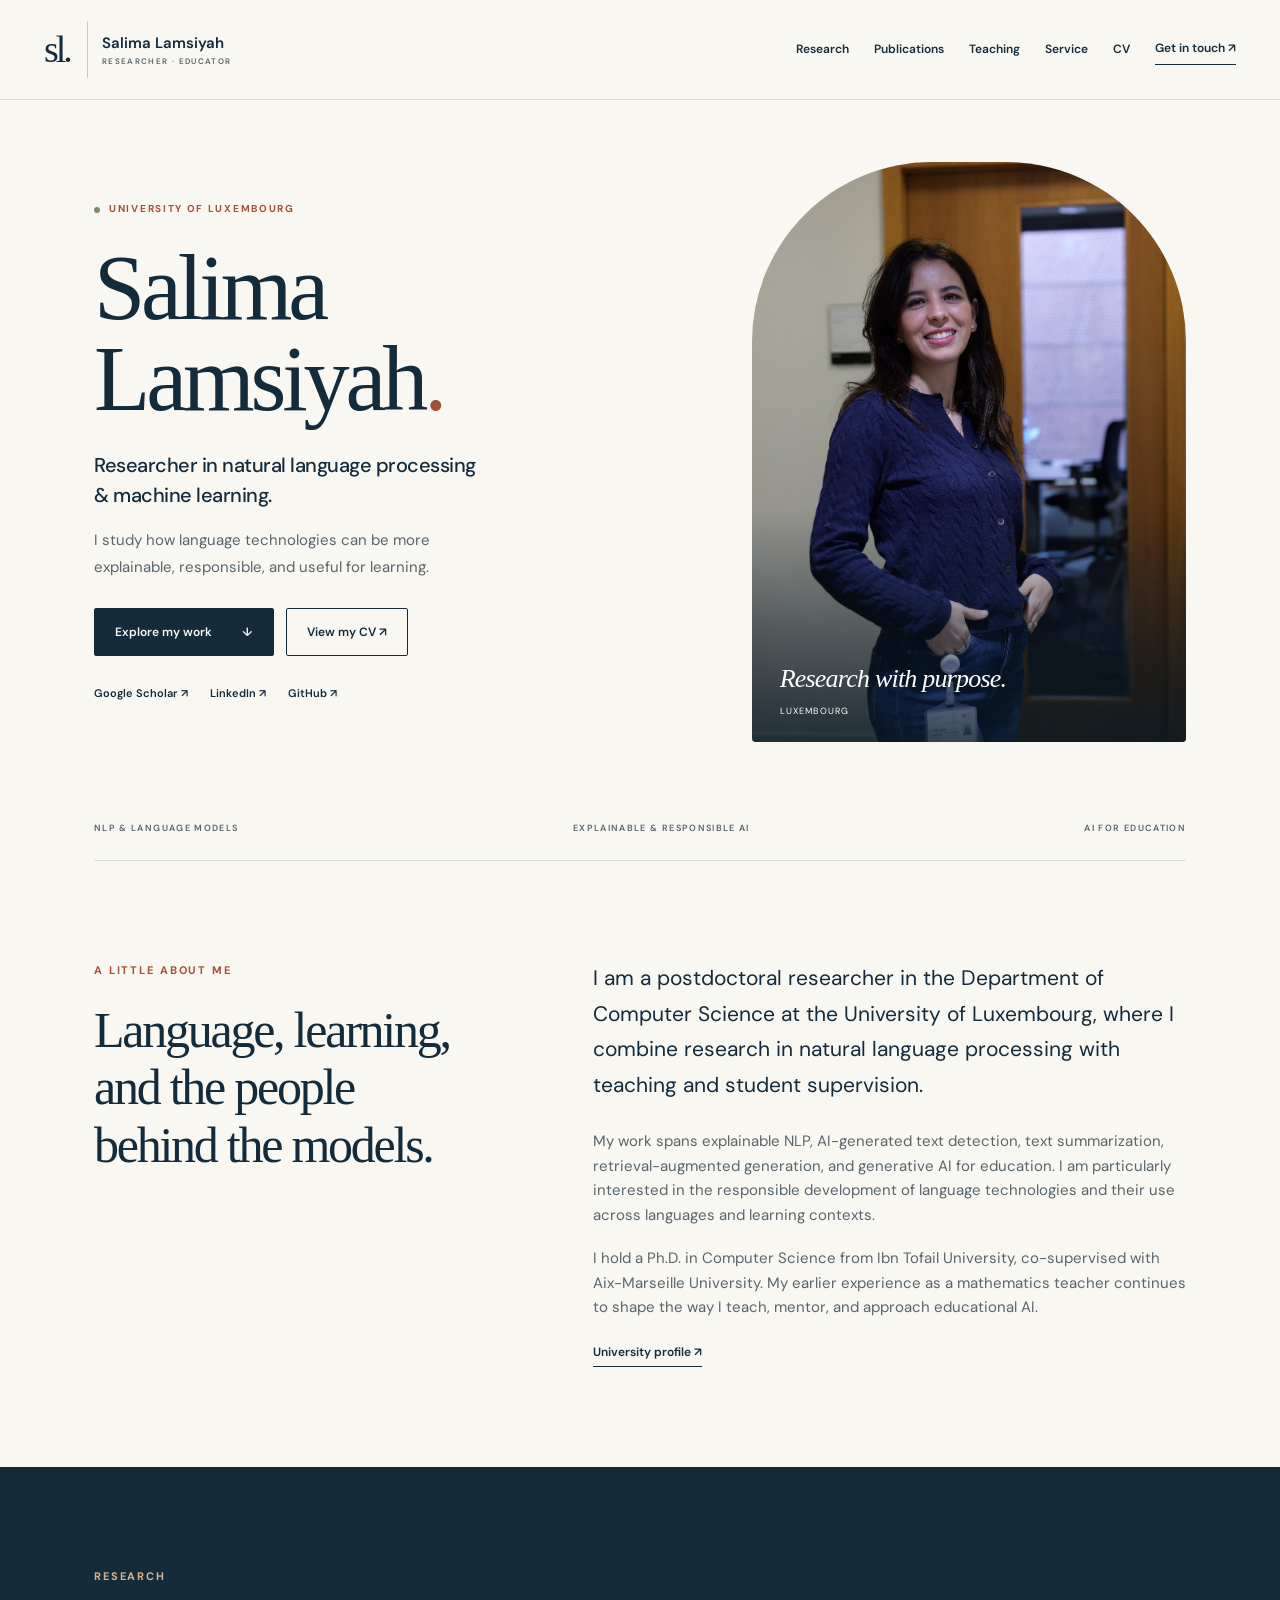
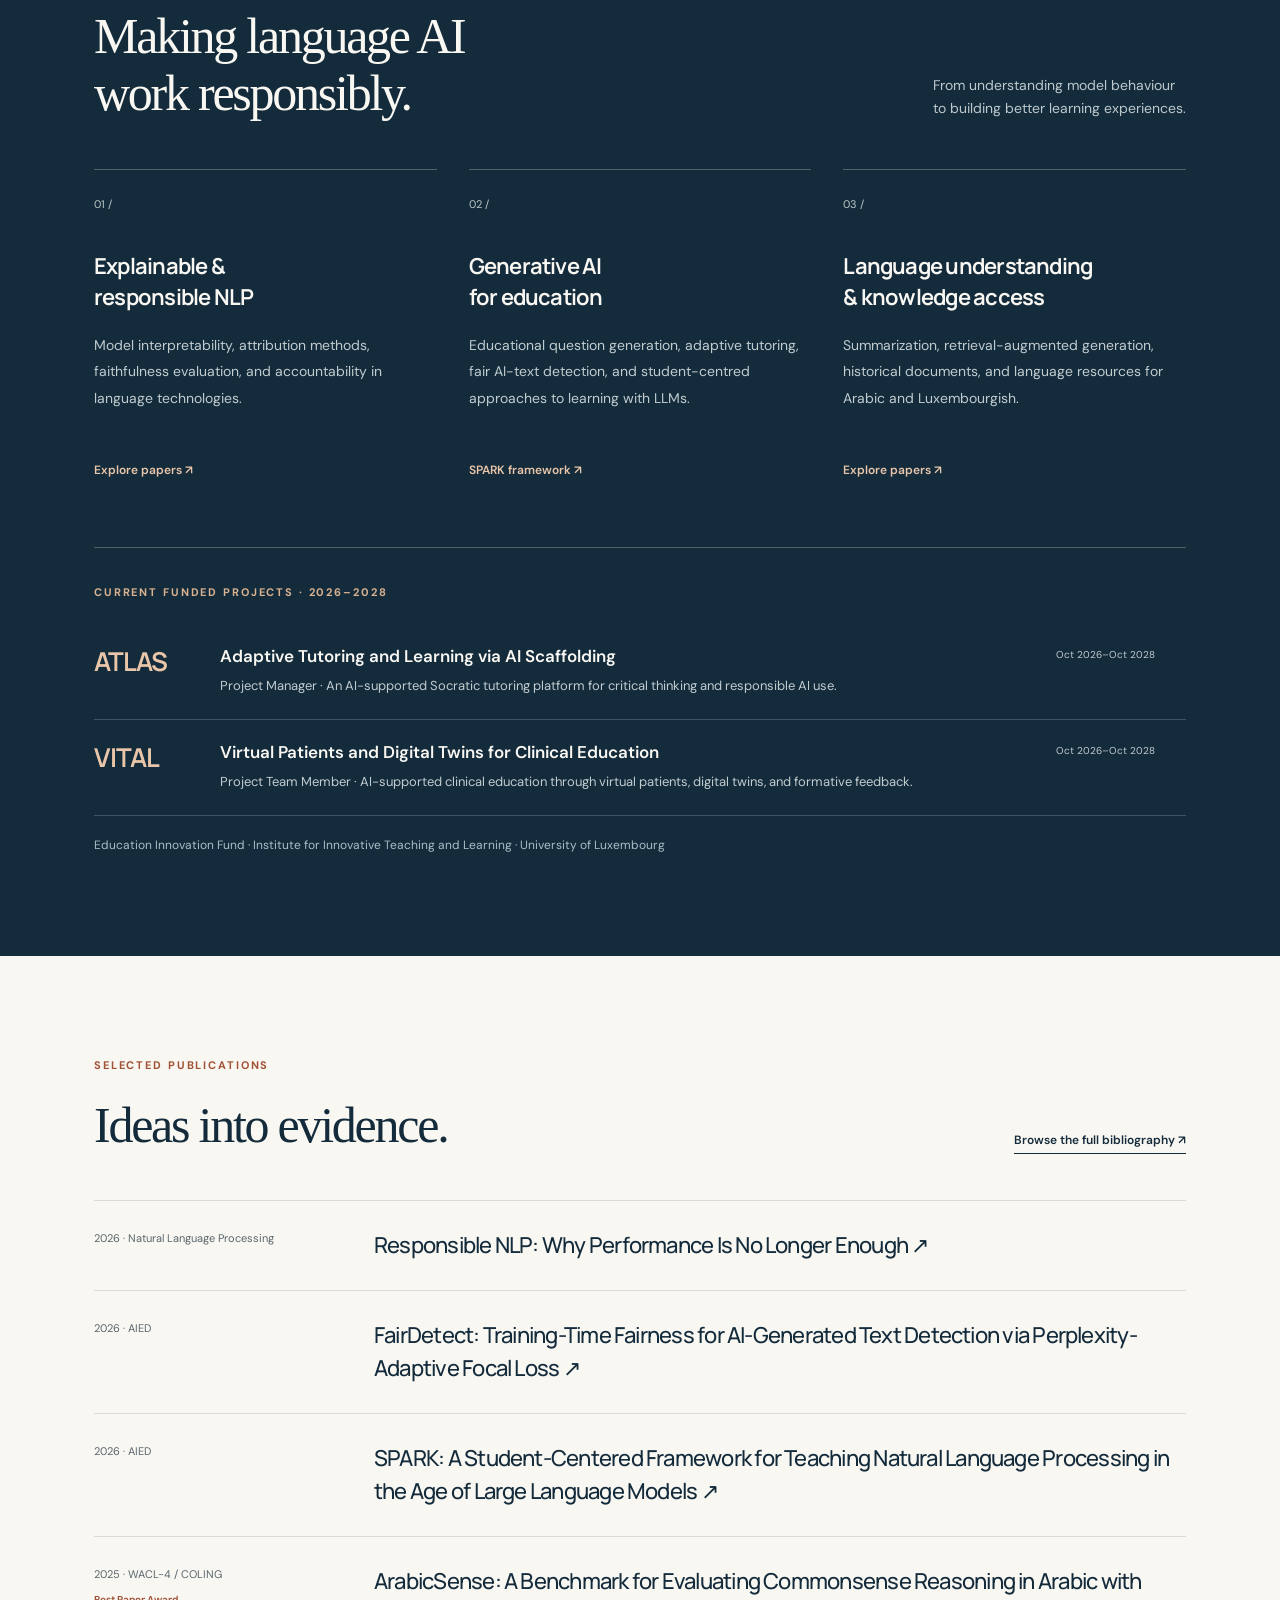
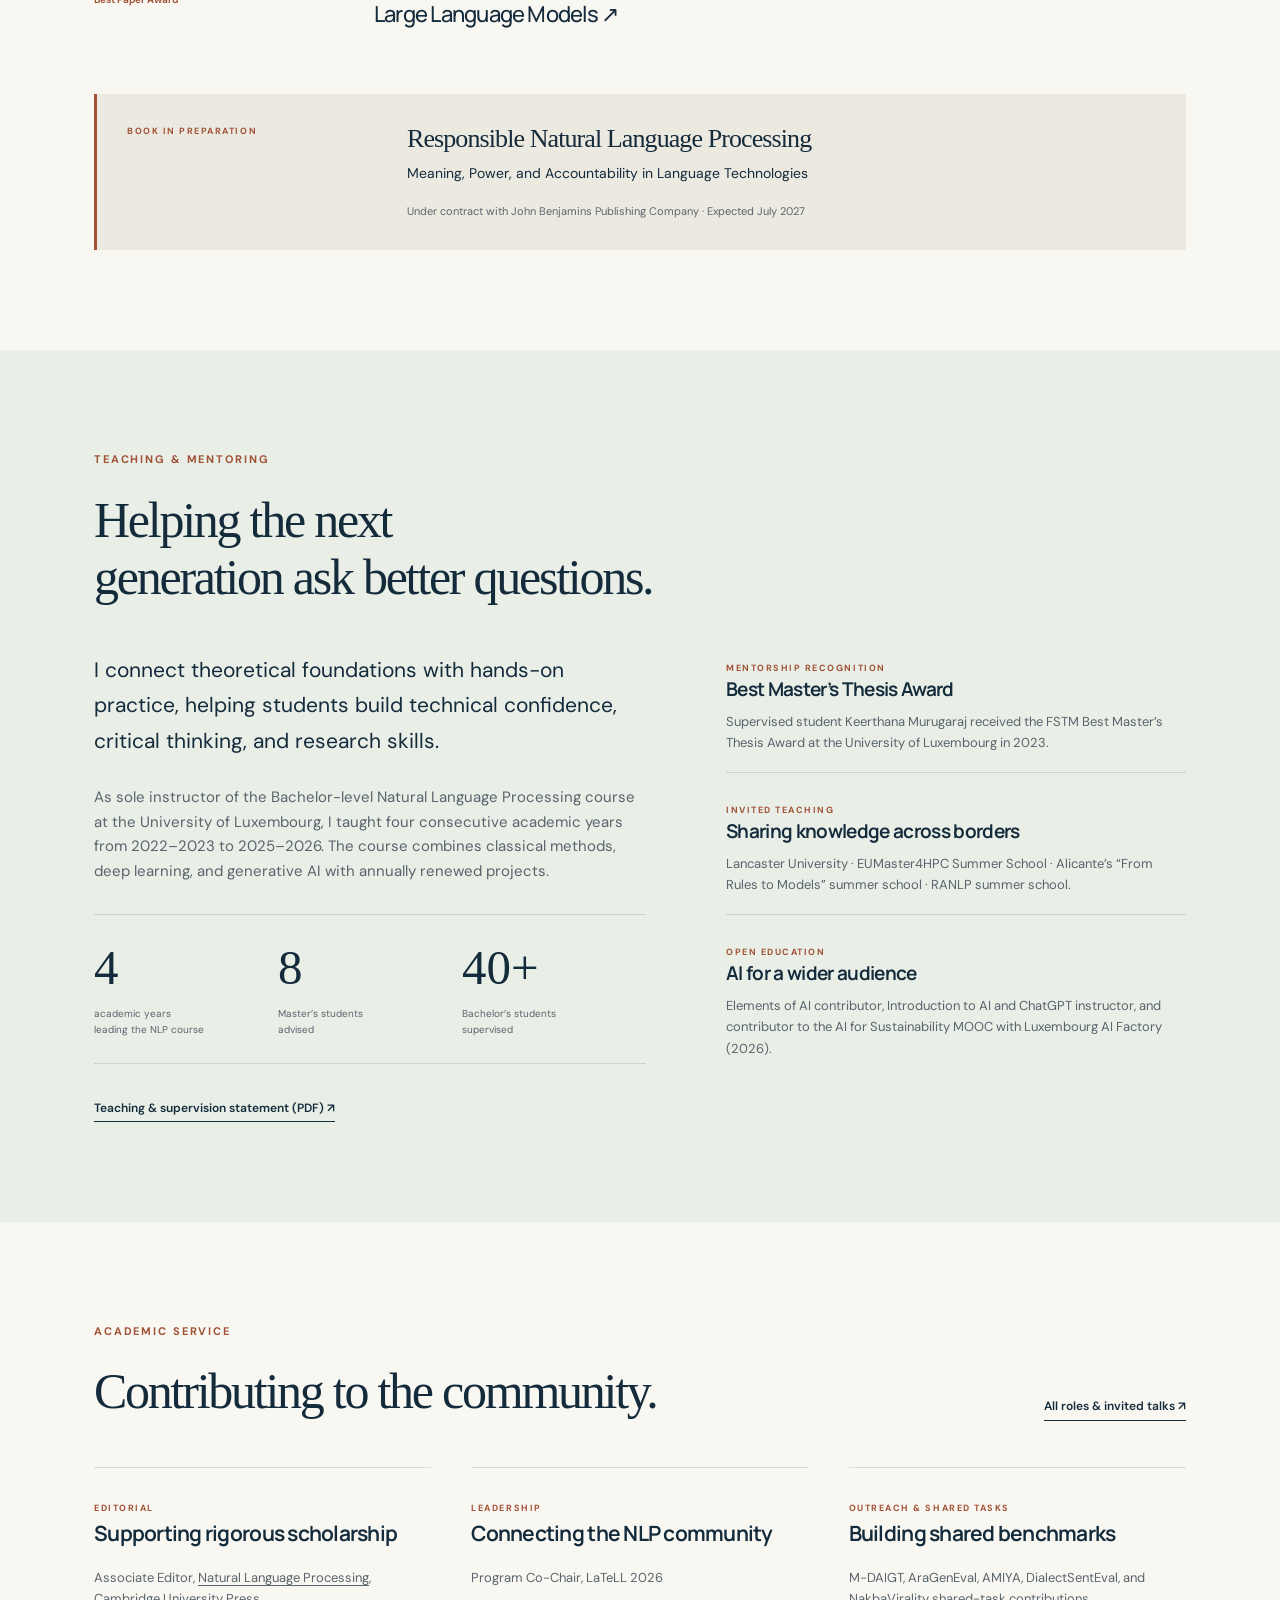
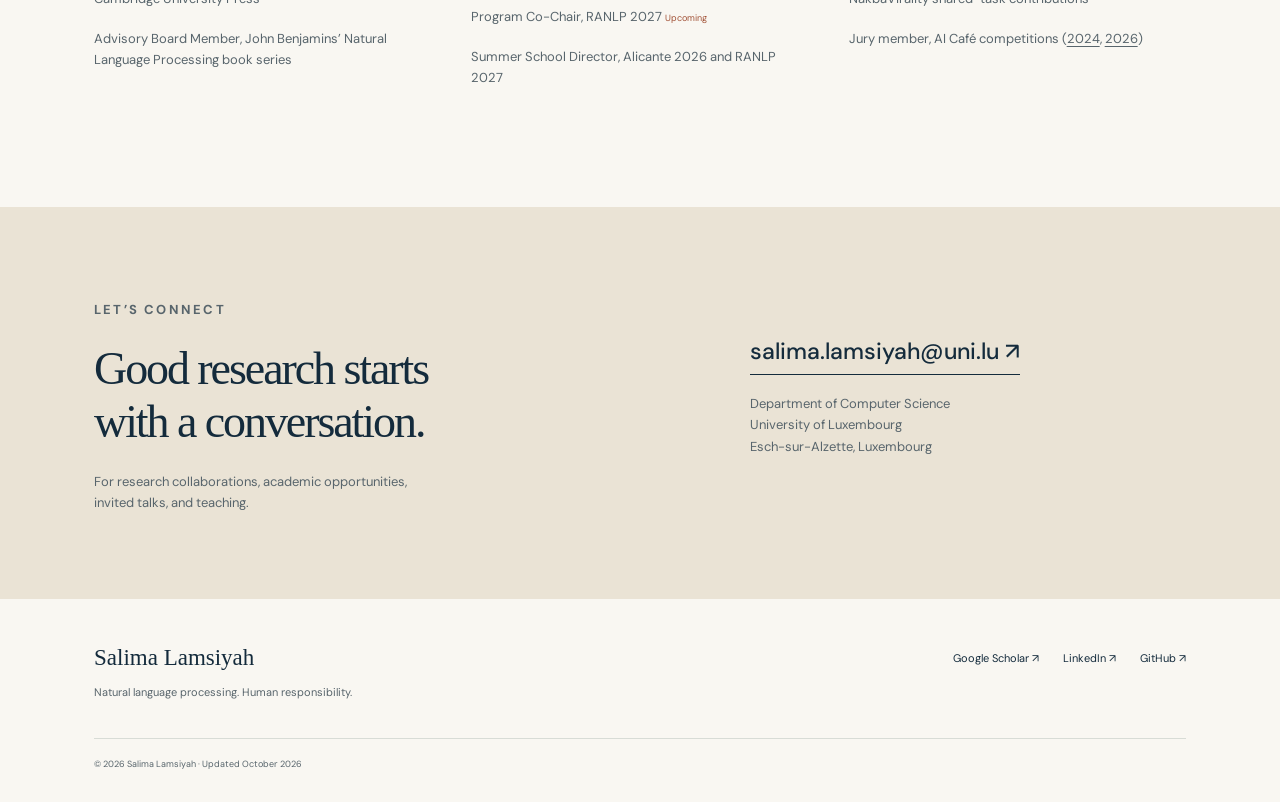
==== commit 750a79e3: "Build Salima Lamsiyah academic website with verified research, teaching, CV and searchable bibliogra" ====
--- a/index.html
+++ b/index.html
@@ -1,1131 +1,8 @@
-<!DOCTYPE html>
-<html lang="en" class="no-js">
-  <head>
-    <meta charset="UTF-8" />
-    <meta http-equiv="X-UA-Compatible" content="IE=edge"> 
-    <title>BreezyCV - Resume / CV / vCard Template</title>
-    <meta name="viewport" content="width=device-width, initial-scale=1, maximum-scale=1" />
-    <meta name="description" content="BreezyCV - Resume / CV / vCard Template" />
-    <meta name="keywords" content="vcard, resposnive, retina, resume, jquery, css3, bootstrap, Material CV, portfolio" />
-    <meta name="author" content="lmpixels" />
-    <link rel="shortcut icon" href="favicon.ico">
-
-
-    <link rel="stylesheet" href="css/reset.css" type="text/css">
-    <link rel="stylesheet" href="css/bootstrap-grid.min.css" type="text/css">
-    <link rel="stylesheet" href="css/animations.css" type="text/css">
-    <link rel="stylesheet" href="css/perfect-scrollbar.css" type="text/css">
-    <link rel="stylesheet" href="css/owl.carousel.css" type="text/css">
-    <link rel="stylesheet" href="css/magnific-popup.css" type="text/css">
-    <link rel="stylesheet" href="css/main.css" type="text/css">
-  </head>
-
-  <body>
-    <!-- Animated Background -->
-    <div class="lm-animated-bg" style="background-image: url(img/main_bg.png);"></div>
-    <!-- /Animated Background -->
-
-    <!-- Loading animation -->
-    <div class="preloader">
-      <div class="preloader-animation">
-        <div class="preloader-spinner">
-        </div>
-      </div>
-    </div>
-    <!-- /Loading animation -->
-
-    <div class="page">
-      <div class="page-content">
-
-          <header id="site_header" class="header mobile-menu-hide">
-            <div class="header-content">
-              <div class="header-photo">
-                <img src="img/main_photo.jpg" alt="Alex Smith">
-              </div>
-              <div class="header-titles">
-                <h2>Alex Smith</h2>
-                <h4>Web Designer</h4>
-              </div>
-            </div>
-
-            <ul class="main-menu">
-              <li class="active">
-                <a href="#home" class="nav-anim">
-                  <span class="menu-icon lnr lnr-home"></span>
-                  <span class="link-text">Home</span>
-                </a>
-              </li>
-              <li>
-                <a href="#about-me" class="nav-anim">
-                  <span class="menu-icon lnr lnr-user"></span>
-                  <span class="link-text">About Me</span>
-                </a>
-              </li>
-              <li>
-                <a href="#resume" class="nav-anim">
-                  <span class="menu-icon lnr lnr-graduation-hat"></span>
-                  <span class="link-text">Resume</span>
-                </a>
-              </li>
-              <li>
-                <a href="#portfolio" class="nav-anim">
-                  <span class="menu-icon lnr lnr-briefcase"></span>
-                  <span class="link-text">Portfolio</span>
-                </a>
-              </li>
-              <li>
-                <a href="#blog" class="nav-anim">
-                  <span class="menu-icon lnr lnr-book"></span>
-                  <span class="link-text">Blog</span>
-                </a>
-              </li>
-              <li>
-                <a href="#contact" class="nav-anim">
-                  <span class="menu-icon lnr lnr-envelope"></span>
-                  <span class="link-text">Contact</span>
-                </a>
-              </li>
-            </ul>
-
-            <div class="social-links">
-              <ul>
-                <li><a href="#" target="_blank"><i class="fab fa-linkedin-in"></i></a></li>
-                <li><a href="#" target="_blank"><i class="fab fa-facebook-f"></i></a></li>
-                <li><a href="#" target="_blank"><i class="fab fa-twitter"></i></a></li>
-              </ul>
-            </div>
-
-            <div class="header-buttons">
-              <a href="#" target="_blank" class="btn btn-primary">Download CV</a>
-            </div>
-
-            <div class="copyrights">© 2020 All rights reserved.</div>
-          </header>
-
-          <!-- Mobile Navigation -->
-          <div class="menu-toggle">
-            <span></span>
-            <span></span>
-            <span></span>
-          </div>
-          <!-- End Mobile Navigation -->
-
-          <!-- Arrows Nav -->
-          <div class="lmpixels-arrows-nav">
-            <div class="lmpixels-arrow-right"><i class="lnr lnr-chevron-right"></i></div>
-            <div class="lmpixels-arrow-left"><i class="lnr lnr-chevron-left"></i></div>
-          </div>
-          <!-- End Arrows Nav -->
-
-          <div class="content-area">
-            <div class="animated-sections">
-              <!-- Home Subpage -->
-              <section data-id="home" class="animated-section start-page">
-                <div class="section-content vcentered">
-
-                    <div class="row">
-                      <div class="col-sm-12 col-md-12 col-lg-12">
-                        <div class="title-block">
-                          <h2>Alex Smith</h2>
-                          <div class="owl-carousel text-rotation">                                    
-                            <div class="item">
-                              <div class="sp-subtitle">Web Designer</div>
-                            </div>
-                            
-                            <div class="item">
-                              <div class="sp-subtitle">Frontend-developer</div>
-                            </div>
-                          </div>
-                        </div>
-                      </div>
-                    </div>
-
-                </div>
-              </section>
-              <!-- End of Home Subpage -->
-
-              <!-- About Me Subpage -->
-              <section data-id="about-me" class="animated-section">
-                <div class="section-content">
-                  <div class="page-title">
-                    <h2>About <span>Me</span></h2>
-                  </div>
-
-                  <!-- Personal Information -->
-                  <div class="row">
-                    <div class="col-xs-12 col-sm-7">
-                      <p>Proin volutpat mauris ac pellentesque pharetra. Suspendisse congue elit vel odio suscipit, sit amet tempor nisl imperdiet. Quisque ex justo, faucibus ut mi in, condimentum finibus dolor. Aliquam vitae hendrerit dolor, eget imperdiet mauris. Maecenas et ante id ipsum condimentum dictum et vel massa. Ut in imperdiet dolor, vel consectetur dui.</p>
-                    </div>
-
-                    <div class="col-xs-12 col-sm-5">
-                      <div class="info-list">
-                        <ul>
-                          <li>
-                            <span class="title">Age</span>
-                            <span class="value">32</span>
-                          </li>
-
-                          <li>
-                            <span class="title">Residence</span>
-                            <span class="value">USA</span>
-                          </li>
-
-                          <li>
-                            <span class="title">Address</span>
-                            <span class="value">88 Some Street, Some Town</span>
-                          </li>
-
-                          <li>
-                            <span class="title">e-mail</span>
-                            <span class="value">email@example.com</span>
-                          </li>
-
-                          <li>
-                            <span class="title">Phone</span>
-                            <span class="value">+0123 123 456 789</span>
-                          </li>
-                        </ul>
-                      </div>
-                    </div>
-                  </div>
-                  <!-- End of Personal Information -->
-
-                  <div class="white-space-50"></div>
-
-                  <!-- Services -->
-                  <div class="row">
-                    <div class="col-xs-12 col-sm-12">
-                      <div class="block-title">
-                        <h3>What <span>I Do</span></h3>
-                      </div>
-                    </div>
-                  </div>
-
-                  <div class="row">
-                    <div class="col-xs-12 col-sm-6">
-                      <div class="col-inner">
-                        <div class="info-list-w-icon">
-                          <div class="info-block-w-icon">
-                            <div class="ci-icon">
-                              <i class="lnr lnr-store"></i>
-                            </div>
-                            <div class="ci-text">
-                              <h4>Ecommerce</h4>
-                              <p>Pellentesque pellentesque, ipsum sit amet auctor accumsan, odio tortor bibendum massa, sit amet ultricies ex lectus scelerisque nibh. Ut non sodales.</p>
-                            </div>
-                          </div>
-                          <div class="info-block-w-icon">
-                            <div class="ci-icon">
-                              <i class="lnr lnr-laptop-phone"></i>
-                            </div><div class="ci-text">
-                              <h4>Web Design</h4>
-                              <p>Pellentesque pellentesque, ipsum sit amet auctor accumsan, odio tortor bibendum massa, sit amet ultricies ex lectus scelerisque nibh. Ut non sodales.</p>
-                            </div>
-                          </div>
-                        </div>
-                      </div>
-                    </div>
-
-                    <div class="col-xs-12 col-sm-6">
-                      <div class="col-inner">
-                        <div class="info-list-w-icon">
-                          <div class="info-block-w-icon">
-                            <div class="ci-icon">
-                              <i class="lnr lnr-pencil"></i>
-                            </div>
-                            <div class="ci-text">
-                              <h4>Copywriting</h4>
-                              <p>Pellentesque pellentesque, ipsum sit amet auctor accumsan, odio tortor bibendum massa, sit amet ultricies ex lectus scelerisque nibh. Ut non sodales.</p>
-                            </div>
-                          </div>
-                          <div class="info-block-w-icon">
-                            <div class="ci-icon">
-                              <i class="lnr lnr-flag"></i>
-                            </div><div class="ci-text">
-                              <h4>Management</h4>
-                              <p>Pellentesque pellentesque, ipsum sit amet auctor accumsan, odio tortor bibendum massa, sit amet ultricies ex lectus scelerisque nibh. Ut non sodales.</p>
-                            </div>
-                          </div>
-                        </div>
-                      </div>
-                    </div>
-                  </div>
-                  <!-- End of Services -->
-
-                  <div class="white-space-30"></div>
-
-                  <!-- Testimonials -->
-                  <div class="row">
-                    <div class="col-xs-12 col-sm-12">
-                      <div class="block-title">
-                        <h3>Testimonials</h3>
-                      </div>
-                    </div>
-                  </div>
-
-                  <div class="row">
-                    <div class="col-xs-12 col-sm-12">
-                      <div class="testimonials owl-carousel">
-                        <!-- Testimonial 1 -->
-                        <div class="testimonial">
-                          <div class="img">
-                            <img src="img/testimonials/testimonial-1.jpg" alt="Alex Smith">
-                          </div>
-                          <div class="text">
-                            <p>Vivamus at molestie dui, eu ornare orci. Curabitur vel egestas dolor. Nulla condimentum nunc sit amet urna tempus finibus. Duis mollis leo id ligula pellentesque, at vehicula dui ultrices.</p>
-                          </div>
-
-                          <div class="author-info">
-                            <h4 class="author">Julia Hickman</h4>
-                            <h5 class="company">Omni Source</h5>
-                            <div class="icon">
-                              <i class="fas fa-quote-right"></i>
-                            </div>
-                          </div>
-                        </div>
-                        <!-- End of Testimonial 1 -->
-
-                        <!-- Testimonial 2 -->
-                        <div class="testimonial">
-                          <div class="img">
-                            <img src="img/testimonials/testimonial-2.jpg" alt="Alex Smith">
-                          </div>
-                          <div class="text">
-                            <p>Vivamus at molestie dui, eu ornare orci. Curabitur vel egestas dolor. Nulla condimentum nunc sit amet urna tempus finibus. Duis mollis leo id ligula pellentesque, at vehicula dui ultrices.</p>
-                          </div>
-
-                          <div class="author-info">
-                            <h4 class="author">Robert Watkins</h4>
-                            <h5 class="company">Endicott Shoes</h5>
-                            <div class="icon">
-                              <i class="fas fa-quote-right"></i>
-                            </div>
-                          </div>
-                        </div>
-                        <!-- End of Testimonial 2 -->
-
-                        <!-- Testimonial 3 -->
-                        <div class="testimonial">
-                          <div class="img">
-                            <img src="img/testimonials/testimonial-3.jpg" alt="Alex Smith">
-                          </div>
-                          <div class="text">
-                            <p>Vivamus at molestie dui, eu ornare orci. Curabitur vel egestas dolor. Nulla condimentum nunc sit amet urna tempus finibus. Duis mollis leo id ligula pellentesque, at vehicula dui ultrices.</p>
-                          </div>
-
-                          <div class="author-info">
-                            <h4 class="author">Kristin Carroll</h4>
-                            <h5 class="company">Helping Hand</h5>
-                            <div class="icon">
-                              <i class="fas fa-quote-right"></i>
-                            </div>
-                          </div>
-                        </div>
-                        <!-- End of Testimonial 3 -->
-                      </div>
-                    </div>
-                  </div>
-                  <!-- End of Testimonials -->
-
-                  <div class="white-space-50"></div>
-
-                  <!-- Clients -->
-                  <div class="row">
-                    <div class="col-xs-12 col-sm-12">
-                      <div class="block-title">
-                        <h3>Cilents</h3>
-                      </div>
-                    </div>
-                  </div>
-
-                  <div class="row">
-                    <div class="col-xs-12 col-sm-12">
-                      <div class="clients owl-carousel">
-                        
-                        <div class="client-block">
-                          <a href="#" target="_blank" title="Logo">
-                            <img src="img/clients/client-1.png" alt="Logo">
-                          </a>
-                        </div>
-
-                        <div class="client-block">
-                          <a href="#" target="_blank" title="Logo">
-                            <img src="img/clients/client-2.png" alt="Logo">
-                          </a>
-                        </div>
-
-                        <div class="client-block">
-                          <a href="#" target="_blank" title="Logo">
-                            <img src="img/clients/client-3.png" alt="Logo">
-                          </a>
-                        </div>
-
-                        <div class="client-block">
-                          <a href="#" target="_blank" title="Logo">
-                            <img src="img/clients/client-4.png" alt="Logo">
-                          </a>
-                        </div>
-
-                        <div class="client-block">
-                          <a href="#" target="_blank" title="Logo">
-                            <img src="img/clients/client-5.png" alt="Logo">
-                          </a>
-                        </div>
-
-                        <div class="client-block">
-                          <a href="#" target="_blank" title="Logo">
-                            <img src="img/clients/client-6.png" alt="Logo">
-                          </a>
-                        </div>
-
-                        <div class="client-block">
-                          <a href="#" target="_blank" title="Logo">
-                            <img src="img/clients/client-7.png" alt="Logo">
-                          </a>
-                        </div>
-  
-                      </div>
-                    </div>
-                  </div>
-                  <!-- End of Clients -->
-
-                  <div class="white-space-50"></div>
-
-                  <!-- Pricing -->
-                  <div class="row">
-                    <div class="col-xs-12 col-sm-12">
-
-                      <div class="block-title">
-                        <h3>Pricing</h3>
-                      </div>
-                    </div>
-                  </div>
-
-                  <div class="row">
-                    <div class=" col-xs-12 col-sm-12 ">
-                      <div class="fw-pricing clearfix row">
-                        
-                        <div class="fw-package-wrap col-md-6 ">
-                          <div class="fw-package">
-                            <div class="fw-heading-row">
-                              <span>Silver</span>
-                            </div>
-                            
-                            <div class="fw-pricing-row">
-                              <span>$64</span>
-                              <small>per month</small>
-                            </div>
-                            
-                            <div class="fw-button-row">
-                              <a href="#" target="_self" class="btn btn-secondary">Free Trial</a>
-                            </div>
-
-                            <div class="fw-default-row">Lorem ipsum dolor</div>
-                            <div class="fw-default-row">Pellentesque scelerisque</div>
-                            <div class="fw-default-row">Morbi eu sagittis</div>
-                          </div>
-                        </div>
-     
-                        <div class="fw-package-wrap col-md-6 highlight-col ">
-                          <div class="fw-package">
-                            <div class="fw-heading-row">
-                              <span>Gold</span>
-                            </div>
-                            
-                            <div class="fw-pricing-row">
-                              <span>$128</span>
-                              <small>per month</small>
-                            </div>
-
-                            <div class="fw-button-row">
-                              <a href="#" target="_self" class="btn btn-primary">Free Trial</a>
-                            </div>
-                            
-                            <div class="fw-default-row">Lorem ipsum dolor</div>
-                            <div class="fw-default-row">Pellentesque scelerisque</div>
-                            <div class="fw-default-row">Morbi eu sagittis</div>
-                            <div class="fw-default-row">Donec non diam</div>
-                            <div class="fw-default-row"></div>
-                          </div>
-                        </div>
-
-                      </div>
-                    </div>
-                  </div>
-                  <!-- End of Pricing -->
-
-                  <div class="white-space-50"></div>
-
-                  <!-- Fun Facts -->
-                  <div class="row">
-                    <div class="col-xs-12 col-sm-12">
-
-                      <div class="block-title">
-                        <h3>Fun <span>Facts</span></h3>
-                      </div>
-                    </div>
-                  </div>
-
-                  <div class="row">
-                    <div class="col-xs-12 col-sm-4">
-                      <div class="fun-fact gray-default">
-                        <i class="lnr lnr-heart"></i>
-                        <h4>Happy Clients</h4>
-                        <span class="fun-fact-block-value">578</span>
-                        <span class="fun-fact-block-text"></span>
-                      </div>
-                    </div>
-
-                    <div class="col-xs-12 col-sm-4">
-                      <div class="fun-fact gray-default">
-                        <i class="lnr lnr-clock"></i>
-                        <h4>Working Hours</h4>
-                        <span class="fun-fact-block-value">4,780</span>
-                        <span class="fun-fact-block-text"></span>
-                      </div>
-                    </div>
-
-                    <div class="col-xs-12 col-sm-4 ">
-                      <div class="fun-fact gray-default">
-                        <i class="lnr lnr-star"></i>
-                        <h4>Awards Won</h4>
-                        <span class="fun-fact-block-value">15</span>
-                        <span class="fun-fact-block-text"></span>
-                      </div>
-                    </div>
-                  </div>
-                  <!-- End of Fun Facts -->
-
-                </div>
-              </section>
-              <!-- End of About Me Subpage -->
-
-              <!-- Resume Subpage -->
-              <section data-id="resume" class="animated-section">
-                <div class="section-content">
-                  <div class="page-title">
-                    <h2>Resume</h2>
-                  </div>
-
-                  <div class="row">
-                    <div class="col-xs-12 col-sm-7">
-
-                      <div class="block-title">
-                        <h3>Education</h3>
-                      </div>
-                      
-                      <div class="timeline timeline-second-style clearfix">
-                        <div class="timeline-item clearfix">
-                          <div class="left-part">
-                            <h5 class="item-period">2008</h5>
-                            <span class="item-company">University of Studies</span>
-                          </div>
-                          <div class="divider"></div>
-                          <div class="right-part">
-                            <h4 class="item-title">Frontend Development</h4>
-                            <p>Maecenas finibus nec sem ut imperdiet. Ut tincidunt est ac dolor aliquam sodales. Phasellus sed mauris hendrerit, laoreet sem in, lobortis ante.</p>
-                          </div>
-                        </div>
-
-                        <div class="timeline-item clearfix">
-                          <div class="left-part">
-                            <h5 class="item-period">2007</h5>
-                            <span class="item-company">University of Studies</span>
-                          </div>
-                          <div class="divider"></div>
-                          <div class="right-part">
-                            <h4 class="item-title">Graphic Design</h4>
-                            <p>Aliquam tincidunt malesuada tortor vitae iaculis. In eu turpis iaculis, feugiat risus quis, aliquet urna. Quisque fringilla mollis risus, eu pulvinar dolor.</p>
-                          </div>
-                        </div>
-                      </div>
-
-                      <div class="white-space-50"></div>
-
-                      <div class="block-title">
-                        <h3>Experience</h3>
-                      </div>
-
-                      <div class="timeline timeline-second-style clearfix">
-                        <div class="timeline-item clearfix">
-                          <div class="left-part">
-                            <h5 class="item-period">2016 - Current</h5>
-                            <span class="item-company">Google</span>
-                          </div>
-                          <div class="divider"></div>
-                          <div class="right-part">
-                            <h4 class="item-title">Lead Ui/Ux Designer</h4>
-                            <p>Praesent dignissim sollicitudin justo, sed elementum quam lacinia quis. Phasellus eleifend tristique posuere. Sed vitae dui nec magna.</p>
-                          </div>
-                        </div>
-
-                        <div class="timeline-item clearfix">
-                          <div class="left-part">
-                            <h5 class="item-period">2013 - 2016</h5>
-                            <span class="item-company">Adobe</span>
-                          </div>
-                          <div class="divider"></div>
-                          <div class="right-part">
-                            <h4 class="item-title">Senior Ui/Ux Designer</h4>
-                            <p>Maecenas tempus faucibus rutrum. Duis eu aliquam urna. Proin vitae nulla tristique, ornare felis id, congue libero. Nam volutpat euismod quam.</p>
-                          </div>
-                        </div>
-                        
-                        <div class="timeline-item clearfix">
-                          <div class="left-part">
-                            <h5 class="item-period">2011 - 2013</h5>
-                            <span class="item-company">Google</span>
-                          </div>
-                          <div class="divider"></div>
-                          <div class="right-part">
-                            <h4 class="item-title">Junior Ui/Ux Designer</h4>
-                            <p>Duis mollis nunc quis quam viverra venenatis. Nulla nulla arcu, congue vitae nunc ac, sodales ultricies diam. Nullam justo leo, tincidunt sit amet.</p>
-                          </div>
-                        </div>
-                      </div>
-
-                    </div>
-
-                    <!-- Skills & Certificates -->
-                    <div class="col-xs-12 col-sm-5">
-                      <!-- Design Skills -->
-                      <div class="block-title">
-                        <h3>Design <span>Skills</span></h3>
-                      </div>
-
-                      <div class="skills-info skills-second-style">
-                        <!-- Skill 1 -->
-                        <div class="skill clearfix">
-                          <h4>Web Design</h4>
-                          <div class="skill-value">95%</div>
-                        </div>
-                        <div class="skill-container skill-1">
-                          <div class="skill-percentage"></div>
-                        </div>
-                        <!-- End of Skill 1 -->
-                        
-                        <!-- Skill 2 -->
-                        <div class="skill clearfix">
-                          <h4>Print Design</h4>
-                          <div class="skill-value">65%</div>
-                        </div>
-                        <div class="skill-container skill-2">
-                          <div class="skill-percentage"></div>
-                        </div>
-                        <!-- End of Skill 2 -->
-                        
-                        <!-- Skill 3 -->
-                        <div class="skill clearfix">
-                          <h4>Logo Design</h4>
-                          <div class="skill-value">80%</div>
-                        </div>
-                        <div class="skill-container skill-3">
-                          <div class="skill-percentage"></div>
-                        </div>
-                        <!-- End of Skill 3 -->
-                        
-                        <!-- Skill 4 -->
-                        <div class="skill clearfix">
-                          <h4>Graphic Design</h4>
-                          <div class="skill-value">90%</div>
-                        </div>
-                        <div class="skill-container skill-4">
-                          <div class="skill-percentage"></div>
-                        </div>
-                        <!-- End of Skill 4 -->
-
-                      </div>
-                      <!-- End of Design Skills -->
-
-                      <div class="white-space-10"></div>
-
-                      <!-- Coding Skills -->
-                      <div class="block-title">
-                        <h3>Coding <span>Skills</span></h3>
-                      </div>
-
-                      <div class="skills-info skills-second-style">
-                        <!-- Skill 5 -->
-                        <div class="skill clearfix">
-                          <h4>JavaScript</h4>
-                          <div class="skill-value">95%</div>
-                        </div>
-                        <div class="skill-container skill-5">
-                          <div class="skill-percentage"></div>
-                        </div>
-                        <!-- End of Skill 5 -->
-
-                        <!-- Skill 6 -->
-                        <div class="skill clearfix">
-                          <h4>PHP</h4>
-                          <div class="skill-value">85%</div>
-                        </div>
-                        <div class="skill-container skill-6">
-                          <div class="skill-percentage"></div>
-                        </div>
-                        <!-- End of Skill 6 -->
-                        
-                        <!-- Skill 7 -->
-                        <div class="skill clearfix">
-                          <h4>HTML/CSS</h4>
-                          <div class="skill-value">100%</div>
-                        </div>
-                        <div class="skill-container skill-7">
-                          <div class="skill-percentage"></div>
-                        </div>
-                        <!-- End of Skill 7 -->
-                        
-                        <!-- Skill 8 -->
-                        <div class="skill clearfix">
-                          <h4>Smarty/Twig</h4>
-                          <div class="skill-value">75%</div>
-                        </div>
-                        <div class="skill-container skill-8">
-                          <div class="skill-percentage"></div>
-                        </div>
-                        <!-- End of Skill 8 -->
-
-                        <!-- Skill 9 -->
-                        <div class="skill clearfix">
-                          <h4>Perl</h4>
-                          <div class="skill-value">90%</div>
-                        </div>
-                        <div class="skill-container skill-9">
-                          <div class="skill-percentage"></div>
-                        </div>
-                        <!-- End of Skill 9 -->
-                      </div>
-                      <!-- End of Coding Skills -->
-
-                      <div class="white-space-10"></div>
-
-                      <!-- Knowledges -->
-                      <div class="block-title">
-                        <h3>Knowledges</h3>
-                      </div>
-
-                      <ul class="knowledges">
-                        <li>Marketing</li>
-                        <li>Print</li>
-                        <li>Digital Design</li>
-                        <li>Social Media</li>
-                        <li>Time Management</li>
-                        <li>Communication</li>
-                        <li>Problem-Solving</li>
-                        <li>Social Networking</li>
-                        <li>Flexibility</li>
-                      </ul>
-                      <!-- End of Knowledges -->
-                    </div>
-                    <!-- End of Skills & Certificates -->
-                  </div>
-
-                  <div class="white-space-50"></div>
-
-                  <!-- Certificates -->
-                  <div class="row">
-                    <div class="col-xs-12 col-sm-12">
-                      <div class="block-title">
-                        <h3>Certificates</h3>
-                      </div>
-                    </div>
-                  </div>
-                  
-                  <div class="row">
-                    <!-- Certificate 1 -->
-                    <div class="col-xs-12 col-sm-6">
-                      <div class="certificate-item clearfix">
-                        <div class="certi-logo">
-                          <img src="img/clients/client-1.png" alt="logo">
-                        </div>
-                        
-                        <div class="certi-content">
-                          <div class="certi-title">
-                            <h4>Psyhology of Intertnation Design</h4>
-                          </div>
-                          <div class="certi-id">
-                            <span>Membership ID: XXXX</span>
-                          </div>
-                          <div class="certi-date">
-                            <span>19 April 2018</span>
-                          </div>
-                          <div class="certi-company">
-                            <span></span>
-                          </div>
-                        </div>
-                      </div>
-                    </div>
-                    <!-- End of Certificate 1 -->
-
-                    <!-- Certificate 2 -->
-                    <div class="col-xs-12 col-sm-6">
-                      <div class="certificate-item clearfix">
-                        <div class="certi-logo">
-                          <img src="img/clients/client-1.png" alt="logo">
-                        </div>
-                        
-                        <div class="certi-content">
-                          <div class="certi-title">
-                            <h4>Psyhology of Intertnation Design</h4>
-                          </div>
-                          <div class="certi-id">
-                            <span>Membership ID: XXXX</span>
-                          </div>
-                          <div class="certi-date">
-                            <span>19 April 2018</span>
-                          </div>
-                          <div class="certi-company">
-                            <span></span>
-                          </div>
-                        </div>
-                      </div>
-                    </div>
-                    <!-- End of Certificate 2 -->
-
-                  </div>
-                  <!-- End of Certificates -->
-                </div>
-              </section>
-              <!-- End of Resume Subpage -->
-
-              <!-- Portfolio Subpage -->
-              <section data-id="portfolio" class="animated-section">
-                <div class="section-content">
-                  <div class="page-title">
-                    <h2>Portfolio</h2>
-                  </div>
-
-                  <div class="row">
-                    <div class="col-xs-12 col-sm-12">
-                      <!-- Portfolio Content -->
-                      <div class="portfolio-content">
-
-                        <ul class="portfolio-filters">
-                          <li class="active">
-                            <a class="filter btn btn-sm btn-link" data-group="category_all">All</a>
-                          </li>
-                          <li>
-                            <a class="filter btn btn-sm btn-link" data-group="category_detailed">Detailed</a>
-                          </li>
-                          <li>
-                            <a class="filter btn btn-sm btn-link" data-group="category_mockups">Mockups</a>
-                          </li>
-                          <li>
-                            <a class="filter btn btn-sm btn-link" data-group="category_soundcloud">SoundCloud</a>
-                          </li>
-                          <li>
-                            <a class="filter btn btn-sm btn-link" data-group="category_vimeo-videos">Vimeo Videos</a>
-                          </li>
-                          <li>
-                            <a class="filter btn btn-sm btn-link" data-group="category_youtube-videos">YouTube Videos</a>
-                          </li>
-                        </ul>
-
-                        <!-- Portfolio Grid -->
-                        <div class="portfolio-grid three-columns">
-                          
-                          <figure class="item lbaudio" data-groups='["category_all", "category_soundcloud"]'>
-                            <div class="portfolio-item-img">
-                              <img src="img/portfolio/1.jpg" alt="SoundCloud Audio" title="" />
-                              <a href="https://w.soundcloud.com/player/?url=https%3A//api.soundcloud.com/tracks/221650664&#038;color=%23ff5500&#038;auto_play=false&#038;hide_related=false&#038;show_comments=true&#038;show_user=true&#038;show_reposts=false&#038;show_teaser=true&#038;visual=true" class="lightbox mfp-iframe" title="SoundCloud Audio"></a>
-                            </div>
-
-                            <i class="fa fa-volume-up"></i>
-                            <h4 class="name">SoundCloud Audio</h4>
-                            <span class="category">SoundCloud</span>
-                          </figure>
-
-                          <figure class="item standard" data-groups='["category_all", "category_detailed"]'>
-                            <div class="portfolio-item-img">
-                              <img src="img/portfolio/2.jpg" alt="Media Project 2" title="" />
-                              <a href="portfolio-1.html" class="ajax-page-load"></a>
-                            </div>
-
-                            <i class="far fa-file-alt"></i>
-                            <h4 class="name">Detailed Project 2</h4>
-                            <span class="category">Detailed</span>
-                          </figure>
-
-                          <figure class="item lbvideo" data-groups='["category_all", "category_vimeo-videos"]'>
-                            <div class="portfolio-item-img">
-                              <img src="img/portfolio/3.jpg" alt="Vimeo Video 1" title="" />
-                              <a href="https://player.vimeo.com/video/158284739" class="lightbox mfp-iframe" title="Vimeo Video 1"></a>
-                            </div>
-
-                            <i class="fas fa-video"></i>
-                            <h4 class="name">Vimeo Video 1</h4>
-                            <span class="category">Vimeo Videos</span>
-                          </figure>
-
-                          <figure class="item standard" data-groups='["category_all", "category_detailed"]'>
-                            <div class="portfolio-item-img">
-                              <img src="img/portfolio/4.jpg" alt="Media Project 1" title="" />
-                              <a href="portfolio-1.html" class="ajax-page-load"></a>
-                            </div>
-
-                            <i class="far fa-file-alt"></i>
-                            <h4 class="name">Detailed Project 1</h4>
-                            <span class="category">Detailed</span>
-                          </figure>
-
-                          <figure class="item lbimage" data-groups='["category_all", "category_mockups"]'>
-                            <div class="portfolio-item-img">
-                              <img src="img/portfolio/5.jpg" alt="Mockup Design 1" title="" />
-                              <a class="lightbox" title="Mockup Design 1" href="img/portfolio/full/5.jpg"></a>
-                            </div>
-
-                            <i class="far fa-image"></i>
-                            <h4 class="name">Mockup Design 1</h4>
-                            <span class="category">Mockups</span>
-                          </figure>
-
-                          <figure class="item lbvideo" data-groups='["category_all", "category_youtube-videos"]'>
-                            <div class="portfolio-item-img">
-                              <img src="img/portfolio/6.jpg" alt="YouTube Video 1" title="" />
-                              <a href="https://www.youtube.com/embed/bg0gv2YpIok" class="lightbox mfp-iframe" title="YouTube Video 1"></a>
-                            </div>
-
-                            <i class="fas fa-video"></i>
-                            <h4 class="name">YouTube Video 1</h4>
-                            <span class="category">YouTube Videos</span>
-                          </figure>
-                        </div>
-                      </div>
-                      <!-- End of Portfolio Content -->
-                    </div>
-                  </div>
-                </div>
-              </section>
-              <!-- End of Portfolio Subpage -->
-
-              <!-- Blog Subpage -->
-              <section data-id="blog" class="animated-section">
-                <div class="section-content">
-                  <div class="page-title">
-                    <h2>Blog</h2>
-                  </div>
-
-                  <div class="row">
-                    <div class="col-xs-12 col-sm-12">
-                      <div class="blog-masonry two-columns clearfix">
-                        
-                        <!-- Blog Post 1 -->
-                        <div class="item post-1">
-                          <div class="blog-card">
-                            <div class="media-block">
-                              <div class="category">
-                                <a href="#" title="View all posts in Design">Design</a>
-                              </div>
-                              <a href="blog-post-1.html">
-                                <img src="img/blog/blog_post_1.jpg" class="size-blog-masonry-image-two-c" alt="Why I Switched to Sketch For UI Design" title="" />
-                                <div class="mask"></div>
-                              </a>
-                            </div>
-                            <div class="post-info">
-                              <div class="post-date">05 Mar 2020</div>
-                              <a href="blog-post-1.html">
-                                <h4 class="blog-item-title">Why I Switched to Sketch For UI Design</h4>
-                              </a>
-                            </div>
-                          </div>
-                        </div>
-                        <!-- End of Blog Post 1 -->
-
-                        <!-- Blog Post 2 -->
-                        <div class="item post-2">
-                          <div class="blog-card">
-                            <div class="media-block">
-                              <div class="category">
-                                <a href="#" title="View all posts in UI">UI</a>
-                              </div>
-                              <a href="blog-post-1.html">
-                                <img src="img/blog/blog_post_2.jpg" class="size-blog-masonry-image-two-c" alt="Best Practices for Animated Progress Indicators" title="" />
-                                <div class="mask"></div>
-                              </a>
-                            </div>
-                            <div class="post-info">
-                              <div class="post-date">23 Feb 2020</div>
-                              <a href="blog-post-1.html">
-                                <h4 class="blog-item-title">Best Practices for Animated Progress Indicators</h4>
-                              </a>
-                            </div>
-                          </div>
-                        </div>
-                        <!-- End of Blog Post 2 -->
-
-                        <!-- Blog Post 3 -->
-                        <div class="item post-1">
-                          <div class="blog-card">
-                            <div class="media-block">
-                              <div class="category">
-                                <a href="#" title="View all posts in Design">Design</a>
-                              </div>
-                              <a href="blog-post-1.html">
-                                <img src="img/blog/blog_post_3.jpg" class="size-blog-masonry-image-two-c" alt="Designing the Perfect Feature Comparison Table" title="" />
-                                <div class="mask"></div>
-                              </a>
-                            </div>
-                            <div class="post-info">
-                              <div class="post-date">06 Feb 2020</div>
-                              <a href="blog-post-1.html">
-                                <h4 class="blog-item-title">Designing the Perfect Feature Comparison Table</h4>
-                              </a>
-                            </div>
-                          </div>
-                        </div>
-                        <!-- End of Blog Post 3 -->
-
-                        <!-- Blog Post 4 -->
-                        <div class="item post-2">
-                          <div class="blog-card">
-                            <div class="media-block">
-                              <div class="category">
-                                <a href="#" title="View all posts in E-Commerce">UI</a>
-                              </div>
-                              <a href="blog-post-1.html">
-                                <img src="img/blog/blog_post_4.jpg" class="size-blog-masonry-image-two-c" alt="An Overview of E-Commerce Platforms" title="" />
-                                <div class="mask"></div>
-                              </a>
-                            </div>
-                            <div class="post-info">
-                              <div class="post-date">07 Jan 2020</div>
-                              <a href="blog-post-1.html">
-                                <h4 class="blog-item-title">An Overview of E-Commerce Platforms</h4>
-                              </a>
-                            </div>
-                          </div>
-                        </div>
-                        <!-- End of Blog Post 4 -->
-                      </div>
-                    </div>
-                  </div>
-                </div>
-
-
-              </section>
-              <!-- End of Blog Subpage -->
-
-              <!-- Contact Subpage -->
-              <section data-id="contact" class="animated-section">
-                <div class="section-content">
-                  <div class="page-title">
-                    <h2>Contact</h2>
-                  </div>
-
-                  <div class="row">
-                    <!-- Contact Info -->
-                    <div class="col-xs-12 col-sm-4">
-                      <div class="lm-info-block gray-default">
-                        <i class="lnr lnr-map-marker"></i>
-                        <h4>San Francisco</h4>
-                        <span class="lm-info-block-value"></span>
-                        <span class="lm-info-block-text"></span>
-                      </div>
-
-                      <div class="lm-info-block gray-default">
-                        <i class="lnr lnr-phone-handset"></i>
-                        <h4>415-832-2000</h4>
-                        <span class="lm-info-block-value"></span>
-                        <span class="lm-info-block-text"></span>
-                      </div>
-
-                      <div class="lm-info-block gray-default">
-                        <i class="lnr lnr-envelope"></i>
-                        <h4>alex@example.com</h4>
-                        <span class="lm-info-block-value"></span>
-                        <span class="lm-info-block-text"></span>
-                      </div>
-
-                      <div class="lm-info-block gray-default">
-                        <i class="lnr lnr-checkmark-circle"></i>
-                        <h4>Freelance Available</h4>
-                        <span class="lm-info-block-value"></span>
-                        <span class="lm-info-block-text"></span>
-                      </div>
-
-
-                    </div>
-                    <!-- End of Contact Info -->
-
-                    <!-- Contact Form -->
-                    <div class="col-xs-12 col-sm-8">
-                      <div id="map" class="map"></div>
-                      <div class="block-title">
-                        <h3>How Can I <span>Help You?</span></h3>
-                      </div>
-
-                      <form id="contact_form" class="contact-form" action="contact_form/contact_form.php" method="post">
-
-                        <div class="messages"></div>
-
-                        <div class="controls two-columns">
-                          <div class="fields clearfix">
-                            <div class="left-column">
-                              <div class="form-group form-group-with-icon">
-                                <input id="form_name" type="text" name="name" class="form-control" placeholder="" required="required" data-error="Name is required.">
-                                <label>Full Name</label>
-                                <div class="form-control-border"></div>
-                                <div class="help-block with-errors"></div>
-                              </div>
-
-                              <div class="form-group form-group-with-icon">
-                                <input id="form_email" type="email" name="email" class="form-control" placeholder="" required="required" data-error="Valid email is required.">
-                                <label>Email Address</label>
-                                <div class="form-control-border"></div>
-                                <div class="help-block with-errors"></div>
-                              </div>
-
-                              <div class="form-group form-group-with-icon">
-                                <input id="form_subject" type="text" name="subject" class="form-control" placeholder="" required="required" data-error="Subject is required.">
-                                <label>Subject</label>
-                                <div class="form-control-border"></div>
-                                <div class="help-block with-errors"></div>
-                              </div>
-                            </div>
-                            <div class="right-column">
-                              <div class="form-group form-group-with-icon">
-                                <textarea id="form_message" name="message" class="form-control" placeholder="" rows="7" required="required" data-error="Please, leave me a message."></textarea>
-                                <label>Message</label>
-                                <div class="form-control-border"></div>
-                                <div class="help-block with-errors"></div>
-                              </div>
-                            </div>
-                          </div>
-
-                          <div class="g-recaptcha" data-sitekey="6LdqmCAUAAAAAMMNEZvn6g4W5e0or2sZmAVpxVqI"></div>
-      
-                          <input type="submit" class="button btn-send" value="Send message">
-                        </div>
-                      </form>
-                    </div>
-                    <!-- End of Contact Form -->
-                  </div>
-
-                </div>
-              </section>
-              <!-- End of Contact Subpage -->
-            </div>
-          </div>
-
-      </div>
-    </div>
-
-    <script src="js/jquery.min.js"></script>
-    <script src="js/modernizr.custom.js"></script>
-    <script src="js/animating.js"></script>
-
-    <script src="js/imagesloaded.pkgd.min.js"></script>
-    <script src='https://www.google.com/recaptcha/api.js'></script>
-
-    <script src='js/perfect-scrollbar.min.js'></script>
-    <script src='js/jquery.shuffle.min.js'></script>
-    <script src='js/masonry.pkgd.min.js'></script>
-    <script src='js/owl.carousel.min.js'></script>
-    <script src="js/jquery.magnific-popup.min.js"></script>
-
-    <script src="https://maps.googleapis.com/maps/api/js?key=AIzaSyCrDf32aQTCVENBhFJbMBKOUTiUAABtC2o"></script>
-    <script src="js/jquery.googlemap.js"></script>
-    <script src="js/validator.js"></script>
-    <script src="js/main.js"></script>
-  </body>
-</html>
+<!doctype html><html lang="en"><head><meta charset="utf-8"><meta name="viewport" content="width=device-width,initial-scale=1"><title>Dr. Salima Lamsiyah | NLP & AI Researcher</title><meta name="description" content="Researcher and educator at the University of Luxembourg. Responsible NLP, explainable AI, generative AI for education, and low-resource languages."><meta name="theme-color" content="#142b3c"><link rel="canonical" href="https://lamsiyah.github.io/salimalamsiyah.github.io/"><meta property="og:title" content="Dr. Salima Lamsiyah | NLP & AI Researcher"><meta property="og:description" content="Researcher and educator at the University of Luxembourg. Responsible NLP, explainable AI, generative AI for education, and low-resource languages."><meta property="og:type" content="website"><meta property="og:image" content="https://lamsiyah.github.io/salimalamsiyah.github.io/assets/salima-lamsiyah.jpg"><link rel="icon" href="assets/favicon.svg" type="image/svg+xml"><link rel="stylesheet" href="styles.css"><script src="site.js" defer></script></head><body><a class="skip" href="#main">Skip to content</a><header><div class="nav-wrap"><a class="wordmark" href="index.html" aria-label="Salima Lamsiyah home"><span class="monogram">sl.</span><span>Salima Lamsiyah<span class="wordmark-sub">RESEARCHER · EDUCATOR</span></span></a><button class="menu-toggle" aria-expanded="false" aria-controls="navigation">Menu <span>☰</span></button><nav id="navigation" aria-label="Main navigation"><a href="index.html#research">Research</a><a href="publications.html">Publications</a><a href="index.html#teaching">Teaching</a><a href="index.html#service">Service</a><a href="cv.html">CV</a><a class="nav-contact" href="index.html#contact">Get in touch ↗</a></nav></div></header>
+<main id="main"><section class="hero wrap"><div class="hero-copy"><p class="eyebrow"><span class="dot"></span> UNIVERSITY OF LUXEMBOURG</p><h1>Salima<br>Lamsiyah<span class="accent">.</span></h1><p class="hero-role">Researcher in natural language processing<br>&amp; machine learning.</p><p class="hero-intro">I study how language technologies can be more explainable, responsible, and useful for learning.</p><div class="actions"><a class="button primary" href="#research">Explore my work <span>↓</span></a><a class="button secondary" href="cv.html">View my CV ↗</a></div><div class="hero-links"><a href="https://scholar.google.com/citations?user=OawQSiAAAAAJ&hl=en">Google Scholar ↗</a><a href="https://www.linkedin.com/in/salima-lamsiyah-9a772971/">LinkedIn ↗</a><a href="https://github.com/lamsiyah">GitHub ↗</a></div></div><figure class="portrait"><img src="assets/salima-lamsiyah.jpg" alt="Portrait of Dr. Salima Lamsiyah" width="1067" height="1600" fetchpriority="high"><figcaption><span>Research with purpose.</span><small>Luxembourg</small></figcaption></figure><div class="hero-bottom"><span>NLP &amp; LANGUAGE MODELS</span><span>EXPLAINABLE &amp; RESPONSIBLE AI</span><span>AI FOR EDUCATION</span></div></section>
+<section class="section wrap about" id="about"><div><p class="eyebrow">A LITTLE ABOUT ME</p><h2>Language, learning,<br>and the people<br>behind the models.</h2></div><div class="about-copy"><p class="lead">I am a postdoctoral researcher in the Department of Computer Science at the University of Luxembourg, where I combine research in natural language processing with teaching and student supervision.</p><p>My work spans explainable NLP, AI-generated text detection, text summarization, retrieval-augmented generation, and generative AI for education. I am particularly interested in the responsible development of language technologies and their use across languages and learning contexts.</p><p>I hold a Ph.D. in Computer Science from Ibn Tofail University, co-supervised with Aix-Marseille University. My earlier experience as a mathematics teacher continues to shape the way I teach, mentor, and approach educational AI.</p><a class="text-link" href="https://www.uni.lu/fstm-en/blog/people/salima-lamsiyah/">University profile ↗</a></div></section>
+<section class="research-section" id="research"><div class="wrap section"><div class="section-heading"><div><p class="eyebrow">RESEARCH</p><h2>Making language AI<br>work responsibly.</h2></div><p>From understanding model behaviour<br>to building better learning experiences.</p></div><div class="research-grid"><article><span class="index">01 /</span><h3>Explainable &amp;<br>responsible NLP</h3><p>Model interpretability, attribution methods, faithfulness evaluation, and accountability in language technologies.</p><a href="publications.html?q=explain">Explore papers ↗</a></article><article><span class="index">02 /</span><h3>Generative AI<br>for education</h3><p>Educational question generation, adaptive tutoring, fair AI-text detection, and student-centred approaches to learning with LLMs.</p><a href="https://github.com/lamsiyah/SPARK-Framework">SPARK framework ↗</a></article><article><span class="index">03 /</span><h3>Language understanding<br>&amp; knowledge access</h3><p>Summarization, retrieval-augmented generation, historical documents, and language resources for Arabic and Luxembourgish.</p><a href="publications.html?q=retrieval">Explore papers ↗</a></article></div><div class="projects"><p class="eyebrow">CURRENT FUNDED PROJECTS · 2026–2028</p><div class="project-row"><h3>ATLAS</h3><div><h4>Adaptive Tutoring and Learning via AI Scaffolding</h4><p>Project Manager · An AI-supported Socratic tutoring platform for critical thinking and responsible AI use.</p></div><span>Oct 2026–Oct 2028</span></div><div class="project-row"><h3>VITAL</h3><div><h4>Virtual Patients and Digital Twins for Clinical Education</h4><p>Project Team Member · AI-supported clinical education through virtual patients, digital twins, and formative feedback.</p></div><span>Oct 2026–Oct 2028</span></div><p class="fine">Education Innovation Fund · Institute for Innovative Teaching and Learning · University of Luxembourg</p></div></div></section>
+<section class="section wrap" id="publications"><div class="section-heading"><div><p class="eyebrow">SELECTED PUBLICATIONS</p><h2>Ideas into evidence.</h2></div><a class="text-link" href="publications.html">Browse the full bibliography ↗</a></div><div class="selected-list"><article class="selected-paper"><div class="paper-meta">2026 · Natural Language Processing </div><h3><a href="https://doi.org/10.1017/nlp.2026.10030">Responsible NLP: Why Performance Is No Longer Enough<span aria-hidden="true"> ↗</span></a></h3></article><article class="selected-paper"><div class="paper-meta">2026 · AIED </div><h3><a href="https://doi.org/10.1007/978-3-032-29760-0_44">FairDetect: Training-Time Fairness for AI-Generated Text Detection via Perplexity-Adaptive Focal Loss<span aria-hidden="true"> ↗</span></a></h3></article><article class="selected-paper"><div class="paper-meta">2026 · AIED </div><h3><a href="https://doi.org/10.1007/978-3-032-29770-9_60">SPARK: A Student-Centered Framework for Teaching Natural Language Processing in the Age of Large Language Models<span aria-hidden="true"> ↗</span></a></h3></article><article class="selected-paper"><div class="paper-meta">2025 · WACL-4 / COLING <span class=award>Best Paper Award</span></div><h3><a href="https://aclanthology.org/2025.wacl-1.1/">ArabicSense: A Benchmark for Evaluating Commonsense Reasoning in Arabic with Large Language Models<span aria-hidden="true"> ↗</span></a></h3></article></div><aside class="book-note"><span class="eyebrow">BOOK IN PREPARATION</span><div><h3>Responsible Natural Language Processing</h3><p>Meaning, Power, and Accountability in Language Technologies</p><p class="fine">Under contract with John Benjamins Publishing Company · Expected July 2027</p></div></aside></section>
+<section class="teaching-section" id="teaching"><div class="wrap section"><div class="section-heading"><div><p class="eyebrow">TEACHING &amp; MENTORING</p><h2>Helping the next<br>generation ask better questions.</h2></div></div><div class="teaching-layout"><div><p class="lead">I connect theoretical foundations with hands-on practice, helping students build technical confidence, critical thinking, and research skills.</p><p>As sole instructor of the Bachelor-level Natural Language Processing course at the University of Luxembourg, I taught four consecutive academic years from 2022–2023 to 2025–2026. The course combines classical methods, deep learning, and generative AI with annually renewed projects.</p><div class="stats"><div><strong>4</strong><span>academic years<br>leading the NLP course</span></div><div><strong>8</strong><span>Master’s students<br>advised</span></div><div><strong>40+</strong><span>Bachelor’s students<br>supervised</span></div></div><a class="text-link" href="assets/teaching.pdf">Teaching &amp; supervision statement (PDF) ↗</a></div><div class="teaching-notes"><article><span class="eyebrow">MENTORSHIP RECOGNITION</span><h3>Best Master’s Thesis Award</h3><p>Supervised student Keerthana Murugaraj received the FSTM Best Master’s Thesis Award at the University of Luxembourg in 2023.</p></article><article><span class="eyebrow">INVITED TEACHING</span><h3>Sharing knowledge across borders</h3><p>Lancaster University · EUMaster4HPC Summer School · Alicante’s “From Rules to Models” summer school · RANLP summer school.</p></article><article><span class="eyebrow">OPEN EDUCATION</span><h3>AI for a wider audience</h3><p>Elements of AI contributor, Introduction to AI and ChatGPT instructor, and contributor to the <a href="https://www.linkedin.com/feed/update/urn:li:ugcPost:7513586176486875137/">AI for Sustainability MOOC</a> with Luxembourg AI Factory (2026).</p></article></div></div></div></section>
+<section class="section wrap" id="service"><div class="section-heading"><div><p class="eyebrow">ACADEMIC SERVICE</p><h2>Contributing to the community.</h2></div><a class="text-link" href="cv.html#service-details">All roles &amp; invited talks ↗</a></div><div class="service-grid"><article><span class="eyebrow">EDITORIAL</span><h3>Supporting rigorous scholarship</h3><ul class="clean-list"><li>Associate Editor, <a href="https://www.cambridge.org/core/journals/natural-language-processing/information/about-this-journal/editorial-board">Natural Language Processing</a>, Cambridge University Press</li><li>Advisory Board Member, John Benjamins’ Natural Language Processing book series</li></ul></article><article><span class="eyebrow">LEADERSHIP</span><h3>Connecting the NLP community</h3><ul class="clean-list"><li>Program Co-Chair, LaTeLL 2026</li><li>Program Co-Chair, RANLP 2027 <span class="status">Upcoming</span></li><li>Summer School Director, Alicante 2026 and RANLP 2027</li></ul></article><article><span class="eyebrow">OUTREACH &amp; SHARED TASKS</span><h3>Building shared benchmarks</h3><ul class="clean-list"><li>M-DAIGT, AraGenEval, AMIYA, DialectSentEval, and NakbaVirality shared-task contributions</li><li>Jury member, AI Café competitions (<a href="https://www.uni.lu/fstm-en/research-groups/knowledge-discovery-and-mining/ai-cafe/ai-cafe-2024/">2024</a>, <a href="https://acc.uni.lu/aicafe/ai-caf%C3%A9-2026/">2026</a>)</li></ul></article></div></section>
+<section class="contact-section" id="contact"><div class="wrap contact-inner"><div><p class="eyebrow">LET’S CONNECT</p><h2>Good research starts<br>with a conversation.</h2><p>For research collaborations, academic opportunities,<br>invited talks, and teaching.</p></div><div><a class="email" href="mailto:salima.lamsiyah@uni.lu">salima.lamsiyah@uni.lu ↗</a><p>Department of Computer Science<br>University of Luxembourg<br>Esch-sur-Alzette, Luxembourg</p></div></div></section></main><footer><div><a class="footer-name" href="index.html">Salima Lamsiyah</a><p>Natural language processing. Human responsibility.</p></div><div class="footer-links"><a href="https://scholar.google.com/citations?user=OawQSiAAAAAJ&hl=en">Google Scholar ↗</a><a href="https://www.linkedin.com/in/salima-lamsiyah-9a772971/">LinkedIn ↗</a><a href="https://github.com/lamsiyah">GitHub ↗</a></div><p class="fine">© 2026 Salima Lamsiyah · Updated October 2026</p></footer></body></html>
--- a/styles.css
+++ b/styles.css
@@ -0,0 +1,7 @@
+@import url('https://fonts.googleapis.com/css2?family=DM+Sans:wght@400;450;500;600;650;700&family=Manrope:wght@400;500;600;650;700;750;800&display=swap');
+:root{--ink:#142b3c;--muted:#58656c;--paper:#f9f7f2;--line:#d8dcd6;--accent:#a15136;--sage:#e9eee7;--white:#fffdf9;--serif:Georgia,'Times New Roman',serif;--sans:'DM Sans',Arial,sans-serif;--display:'Manrope',Arial,sans-serif}*{box-sizing:border-box}html{scroll-behavior:smooth;scroll-padding-top:110px}body{margin:0;background:var(--paper);color:var(--ink);font-family:var(--sans);line-height:1.65;font-size:16px}a{color:inherit;text-decoration:none}p{margin:0 0 1.2em}button,input,select{font:inherit}button,a,input,select{ -webkit-tap-highlight-color:transparent}a:hover{color:var(--accent)}a:focus-visible,button:focus-visible,input:focus-visible,select:focus-visible{outline:3px solid var(--accent);outline-offset:5px}img{display:block;max-width:100%}.wrap{max-width:1180px;margin:auto;padding-left:44px;padding-right:44px}.section{padding-top:100px;padding-bottom:100px}.eyebrow{font-size:11px;letter-spacing:.17em;font-weight:700;margin:0 0 23px;color:var(--accent)}h1,h2,h3,h4{line-height:1.15;margin:0;font-weight:500}h1,h2{font-family:var(--serif);letter-spacing:-.045em}h1{font-size:clamp(54px,7.2vw,100px)}h2{font-size:clamp(36px,4vw,50px)}h3{font-family:var(--display);font-size:22px;font-weight:650;letter-spacing:-.035em}h4{font-size:17px;font-weight:600}.accent{color:var(--accent)}.lead{font-size:21px;line-height:1.7;color:var(--ink)}.fine{font-size:12px;color:var(--muted)}.skip{position:fixed;left:20px;top:-100px;background:var(--ink);color:white;padding:12px;z-index:99}.skip:focus{top:15px}header{position:sticky;top:0;z-index:10;background:rgba(249,247,242,.97);border-bottom:1px solid var(--line)}.nav-wrap{max-width:1320px;padding:21px 44px;margin:auto;display:flex;align-items:center;justify-content:space-between;gap:25px}.wordmark{display:flex;align-items:center;gap:14px;font-size:15px;font-weight:600;line-height:1.5}.monogram{font-family:var(--serif);font-size:38px;border-right:1px solid #c5cbc5;padding-right:17px;letter-spacing:-3px;font-weight:400}.wordmark-sub{display:block;font-size:8px;letter-spacing:.17em;color:var(--muted)}nav{display:flex;align-items:center;gap:25px;font-size:12px;font-weight:600}nav .nav-contact{border-bottom:1px solid var(--ink);padding:5px 0}.menu-toggle{display:none}.hero{padding-top:62px;display:grid;grid-template-columns:1.15fr .85fr;column-gap:70px;align-items:center}.hero .eyebrow{display:flex;align-items:center;gap:9px;font-size:10px;margin-bottom:25px}.dot{width:6px;height:6px;border-radius:50%;background:#7c8b72}.hero h1{line-height:.99;margin-bottom:25px}.hero-role{font-size:20px;font-weight:500;line-height:1.5;margin-bottom:17px;letter-spacing:-.025em}.hero-intro{font-size:15px;line-height:1.8;color:var(--muted);max-width:370px;margin-bottom:27px}.actions{display:flex;gap:12px;align-items:center;flex-wrap:wrap}.button{min-height:48px;display:inline-flex;gap:30px;justify-content:space-between;align-items:center;padding:13px 20px;border:1px solid var(--ink);font-size:12px;font-weight:600;cursor:pointer;border-radius:2px}.primary{background:var(--ink);color:var(--paper)}.primary:hover{background:#25475a;color:white}.secondary{background:transparent}.hero-links{display:flex;gap:22px;flex-wrap:wrap;font-size:11px;font-weight:600;margin-top:28px}.portrait{margin:0;position:relative;background:#ded7c7;border-radius:180px 180px 4px 4px;overflow:hidden;align-self:stretch;min-height:510px;max-height:580px}.portrait img{width:100%;height:100%;object-fit:cover;object-position:48% 29%}.portrait:after{content:'';position:absolute;inset:60% 0 0;background:linear-gradient(transparent,rgba(9,26,39,.78));pointer-events:none}.portrait figcaption{position:absolute;bottom:23px;left:28px;right:28px;z-index:1;color:white;display:flex;flex-direction:column;gap:3px}.portrait figcaption span{font-family:var(--serif);font-size:26px;font-style:italic;letter-spacing:-.03em}.portrait small{font-size:9px;letter-spacing:.13em;text-transform:uppercase}.hero-bottom{grid-column:1/-1;display:flex;justify-content:space-between;gap:20px;border-bottom:1px solid var(--line);margin-top:55px;padding:24px 0;font-size:9px;font-weight:600;letter-spacing:.15em;color:var(--muted)}.about{display:grid;grid-template-columns:1fr 1.45fr;gap:90px}.about-copy>p:not(.lead){font-size:15px;color:var(--muted)}.text-link{display:inline-block;font-size:12px;font-weight:600;border-bottom:1px solid;padding-bottom:3px}.research-section{background:var(--ink);color:var(--paper)}.research-section .eyebrow{color:#d9b290}.section-heading{display:flex;justify-content:space-between;align-items:flex-end;gap:40px;margin-bottom:46px}.section-heading>p{font-size:14px;margin-bottom:3px;color:#bec9cd}.research-grid{display:grid;grid-template-columns:repeat(3,1fr);gap:32px}.research-grid article{padding-top:25px;border-top:1px solid #50616a}.index{display:block;color:#bbc8c6;font-size:11px;margin-bottom:38px}.research-grid h3{line-height:1.4;margin-bottom:19px;font-size:22px}.research-grid p{color:#c1cccf;font-size:14px;line-height:1.9;min-height:107px}.research-grid a{font-size:12px;font-weight:600;color:#e9c6a9}.projects{border-top:1px solid #50616a;margin-top:65px;padding-top:35px}.project-row{display:grid;grid-template-columns:100px 1fr 130px;gap:26px;padding:23px 0;border-bottom:1px solid #3d5361}.project-row h3{font-size:26px;color:#e9c6a9}.project-row p{font-size:13px;color:#c1cccf;margin:8px 0 0}.project-row>span{font-size:10px;color:#c1cccf}.projects .fine{color:#abbec6;margin:20px 0 0}.selected-paper{display:grid;grid-template-columns:240px 1fr;gap:40px;padding:28px 0;border-top:1px solid var(--line)}.paper-meta{font-size:11px;color:var(--muted);line-height:1.7}.selected-paper h3{font-size:22px;line-height:1.5;font-weight:500}.award{display:block;color:var(--accent);font-size:10px;margin-top:7px;font-weight:650}.book-note{margin-top:35px;display:grid;grid-template-columns:240px 1fr;gap:40px;padding:30px;background:#ece9e0;border-left:3px solid var(--accent)}.book-note .eyebrow{font-size:9px}.book-note h3{font-family:var(--serif);font-size:26px;font-weight:400;margin-bottom:8px}.book-note p{font-size:14px}.book-note .fine{font-size:11px;margin-bottom:0}.teaching-section{background:var(--sage)}.teaching-layout{display:grid;grid-template-columns:1.2fr 1fr;gap:80px}.teaching-layout>div>p:not(.lead){font-size:15px;color:var(--muted)}.stats{display:grid;grid-template-columns:repeat(3,1fr);border-top:1px solid #cbd3ca;border-bottom:1px solid #cbd3ca;padding:24px 0;margin:30px 0}.stats strong{font-family:var(--serif);font-size:49px;font-weight:400;line-height:1.2;display:block}.stats span{font-size:10px;color:var(--muted);display:block;margin-top:8px}.teaching-notes article{border-bottom:1px solid #cbd3ca;margin-bottom:22px;padding-bottom:18px}.teaching-notes article:last-child{border-bottom:0;margin:0;padding:0}.teaching-notes .eyebrow{font-size:9px;margin-bottom:9px}.teaching-notes h3{font-size:19px;margin-bottom:10px}.teaching-notes p{font-size:13px;color:var(--muted);margin:0}.service-grid{display:grid;grid-template-columns:repeat(3,1fr);gap:40px}.service-grid article{border-top:1px solid var(--line);padding-top:25px}.service-grid .eyebrow{font-size:9px}.service-grid h3{font-size:21px;line-height:1.4}.clean-list{list-style:none;padding:0;font-size:13px;color:var(--muted)}.clean-list li{margin:18px 0}.clean-list a{text-decoration:underline;text-underline-offset:3px}.status{font-size:9px;color:var(--accent)}.contact-section{background:#eae3d5}.contact-inner{padding-top:70px;padding-bottom:70px;display:grid;grid-template-columns:1.4fr 1fr;align-items:center;gap:45px}.contact-inner h2{font-size:46px}.contact-inner p{font-size:13px;color:var(--muted);margin-top:22px}.email{font-size:clamp(16px,2vw,23px);border-bottom:1px solid var(--ink);padding-bottom:8px;font-weight:500}footer{max-width:1180px;margin:auto;padding:40px 44px 24px;display:flex;justify-content:space-between;gap:25px;flex-wrap:wrap}.footer-name{font-family:var(--serif);font-size:23px}footer p{font-size:11px;color:var(--muted);margin:6px 0}.footer-links{display:flex;gap:24px;font-size:11px;align-items:flex-start;padding-top:10px}footer>.fine{flex-basis:100%;font-size:9px;border-top:1px solid var(--line);padding-top:18px}.page-heading{padding:65px 0 40px}.page-heading h1{font-size:72px}.page-heading .lead{font-size:19px;margin-top:22px}.page-heading .eyebrow{margin-bottom:18px}.publication-page{padding-bottom:65px}.publication-tools{display:grid;grid-template-columns:2fr 1fr;gap:25px;background:var(--sage);padding:24px;margin:10px 0 16px}.publication-tools label{font-size:11px;font-weight:600}.publication-tools input,.publication-tools select{display:block;background:var(--white);color:var(--ink);border:1px solid #abb8b1;border-radius:2px;padding:12px;width:100%;margin-top:7px;font-size:14px;min-height:48px}.pub-group{margin-top:55px}.pub-group h2{font-size:34px;margin-bottom:25px}.pub-item{display:grid;grid-template-columns:120px 1fr;gap:30px;border-top:1px solid var(--line);padding:23px 0}.pub-side{font-family:var(--serif);font-size:25px}.pub-side small{display:block;font-family:var(--sans);font-size:9px;color:var(--accent);letter-spacing:.05em}.pub-item p{font-size:14px;color:var(--muted);line-height:1.85;margin-bottom:10px}.pub-item strong{color:var(--ink);font-weight:650}.pub-item .text-link{font-size:10px}.bibliography-note{margin-top:45px;border-top:1px solid var(--line);padding-top:25px}.cv-page{padding-bottom:60px}.cv-page .page-heading h1{font-size:66px}.cv-page .print-button{margin-top:10px}.cv-section{display:grid;grid-template-columns:220px 1fr;gap:50px;border-top:1px solid var(--line);padding:38px 0;scroll-margin-top:120px}.cv-section h2{font-size:31px}.cv-item{margin-bottom:28px}.cv-item:last-child{margin:0}.cv-item h3{font-size:19px;line-height:1.5}.cv-item p{font-size:14px;color:var(--muted);margin:9px 0}.cv-item .paper-meta{font-size:12px}.cv-section>div>p{font-size:14px;color:var(--muted)}[hidden]{display:none!important}
+@media(min-width:1400px){.hero{padding-top:75px}.portrait{min-height:550px}}
+@media(max-width:1000px){.nav-wrap{padding:18px 25px}nav{gap:17px;font-size:11px}.wordmark{font-size:13px}.wrap{padding-left:30px;padding-right:30px}.hero{gap:35px}.portrait{min-height:460px}.hero h1{font-size:78px}.hero-role{font-size:18px}.about{gap:45px}.section{padding-top:75px;padding-bottom:75px}.teaching-layout{gap:40px}.service-grid{gap:25px}.selected-paper,.book-note{grid-template-columns:190px 1fr}.project-row{grid-template-columns:85px 1fr 100px}.contact-inner{gap:35px}.email{font-size:18px}}
+@media(max-width:760px){html{scroll-padding-top:95px}.nav-wrap{padding:12px 22px}.wordmark{font-size:14px}.monogram{font-size:32px}.menu-toggle{display:flex;gap:14px;align-items:center;background:none;border:1px solid #b8c1bc;padding:7px 12px;font-size:12px;color:var(--ink);cursor:pointer}nav{display:none;position:absolute;top:73px;left:0;right:0;background:var(--paper);padding:25px;border-bottom:1px solid var(--line);box-shadow:0 10px 15px #142b3c0d}nav.open{display:flex;flex-direction:column;align-items:stretch;font-size:15px;gap:18px}.nav-contact{align-self:flex-start}.wrap{padding-left:24px;padding-right:24px}.hero{padding-top:39px;grid-template-columns:1fr;gap:32px}.hero h1{font-size:76px}.hero .eyebrow{font-size:9px}.hero-copy{max-width:520px}.hero-role{font-size:19px}.hero-intro{max-width:450px}.hero-links{gap:21px}.portrait{height:460px;min-height:0;max-width:420px;width:100%;justify-self:center;border-radius:180px 180px 3px 3px}.portrait img{object-position:50% 27%}.hero-bottom{margin-top:0;padding:12px 0 24px;font-size:7px;letter-spacing:.08em;gap:12px;line-height:1.8}.hero-bottom span{max-width:110px}.section{padding-top:60px;padding-bottom:60px}.about{grid-template-columns:1fr;gap:28px}.about h2 br{display:none}.lead{font-size:19px}.section-heading{display:block;margin-bottom:32px}.section-heading>p,.section-heading>.text-link{margin-top:24px}.section-heading br{display:none}.research-grid{grid-template-columns:1fr;gap:30px}.index{margin-bottom:15px}.research-grid h3 br{display:none}.research-grid p{min-height:0;max-width:500px}.projects{margin-top:45px}.project-row{grid-template-columns:1fr;gap:13px}.project-row>span{order:-1}.project-row h4{line-height:1.5}.selected-paper{grid-template-columns:1fr;gap:9px;padding:23px 0}.selected-paper h3{font-size:20px}.award{display:inline;margin-left:10px}.book-note{grid-template-columns:1fr;gap:8px;padding:23px}.book-note .eyebrow{margin-bottom:8px}.teaching-layout{grid-template-columns:1fr;gap:35px}.stats{gap:14px}.stats strong{font-size:43px}.service-grid{grid-template-columns:1fr;gap:24px}.service-grid .eyebrow{margin-bottom:13px}.service-grid h3{font-size:22px}.clean-list li{margin:12px 0}.contact-inner{grid-template-columns:1fr;padding-top:55px;padding-bottom:45px;gap:25px}.contact-inner h2{font-size:39px}.contact-inner h2 br{display:none}.contact-inner p{margin-top:20px}.email{font-size:21px}footer{padding:30px 24px 20px;gap:10px}.footer-links{gap:21px;margin:10px 0 20px}.page-heading{padding-top:40px}.page-heading h1,.cv-page .page-heading h1{font-size:53px}.publication-tools{grid-template-columns:1fr;padding:18px;gap:15px}.pub-item{grid-template-columns:1fr;gap:9px}.pub-side{display:flex;align-items:center;gap:18px;font-size:23px}.pub-group h2{font-size:29px}.pub-group{margin-top:38px}.cv-section{grid-template-columns:1fr;gap:24px;padding:30px 0}.cv-section h2{font-size:30px}.cv-item h3{font-size:18px}}
+@media(prefers-reduced-motion:reduce){html{scroll-behavior:auto}}
+@media print{header,footer,.print-button,.skip{display:none!important}body{background:white;font-size:11px}.wrap{padding:0;max-width:none}.page-heading{padding:0 0 20px}.cv-page .page-heading h1{font-size:38px}.cv-section{grid-template-columns:155px 1fr;gap:25px;padding:18px 0}.cv-section h2{font-size:23px}.cv-item{break-inside:avoid;margin-bottom:16px}.cv-item h3{font-size:14px}.cv-item p,.cv-section>div>p{font-size:11px}.cv-item .paper-meta{font-size:10px}a{color:var(--ink)}@page{margin:18mm}}
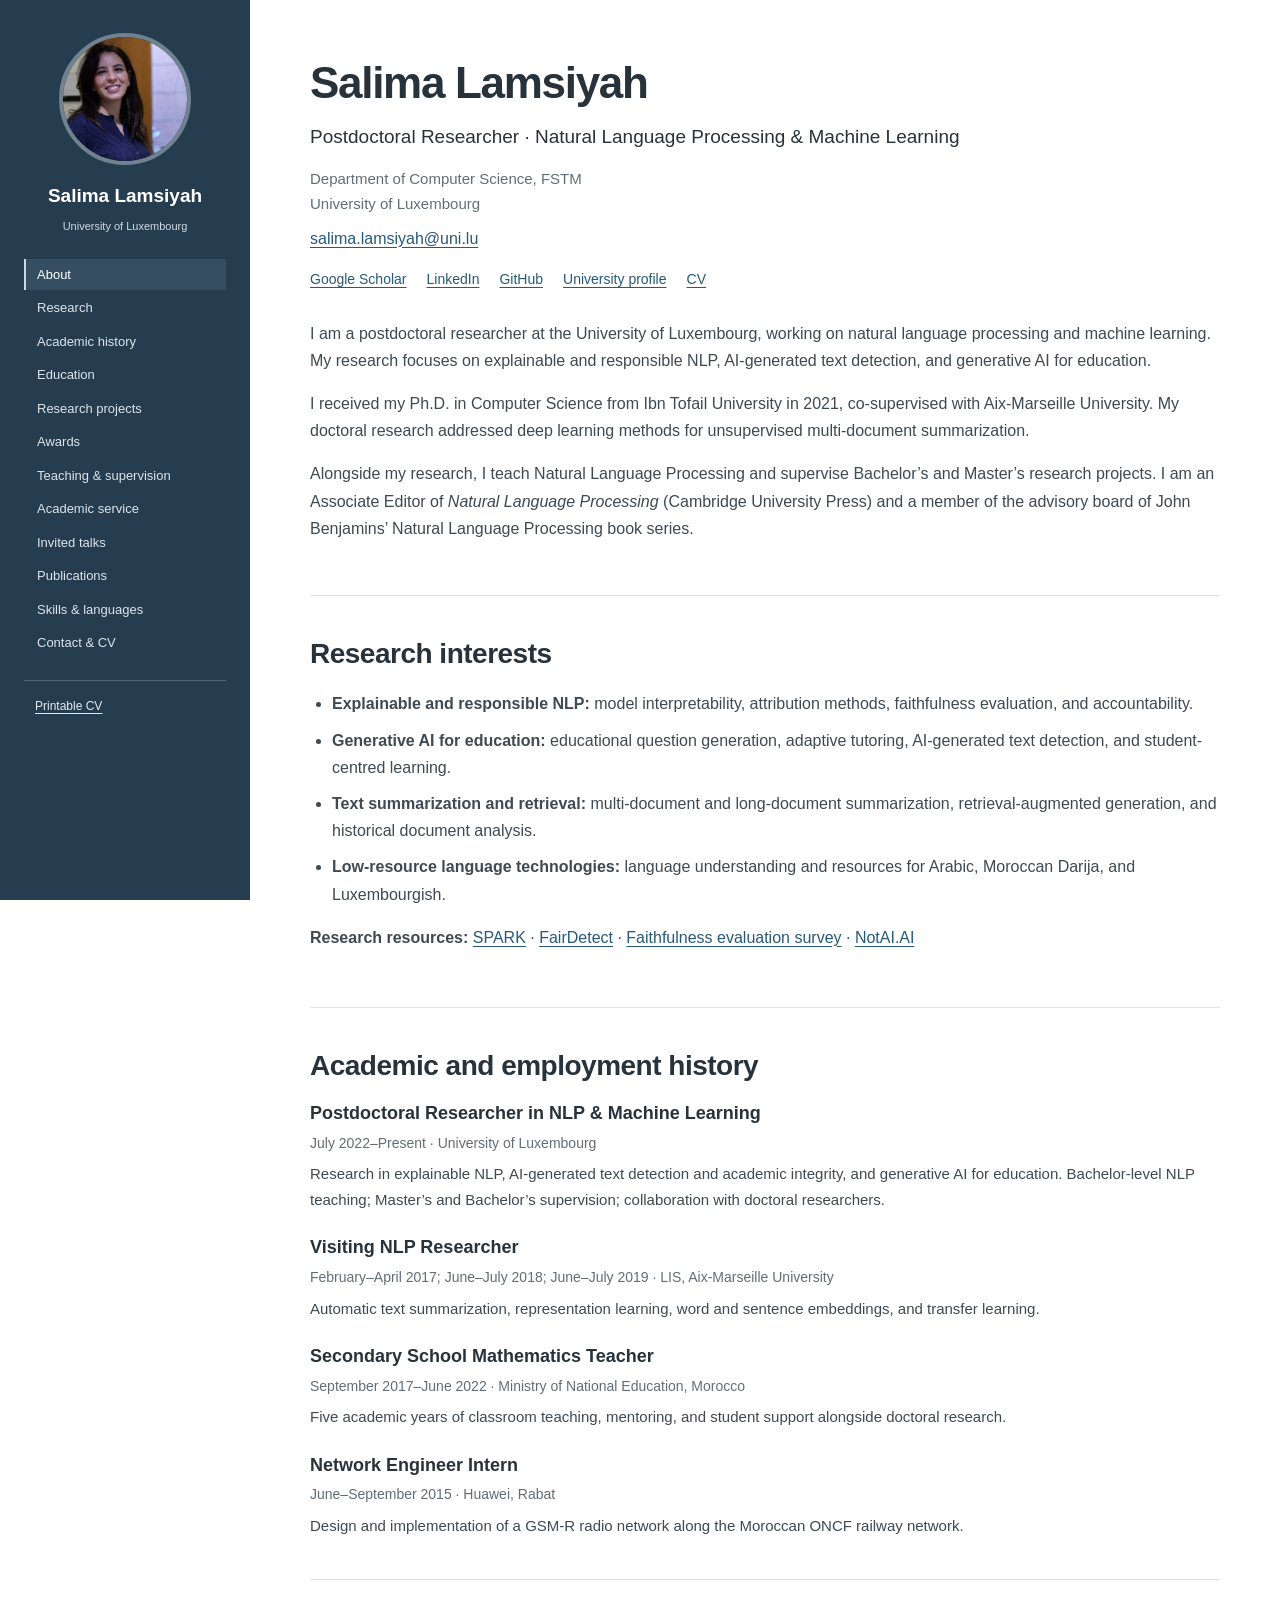
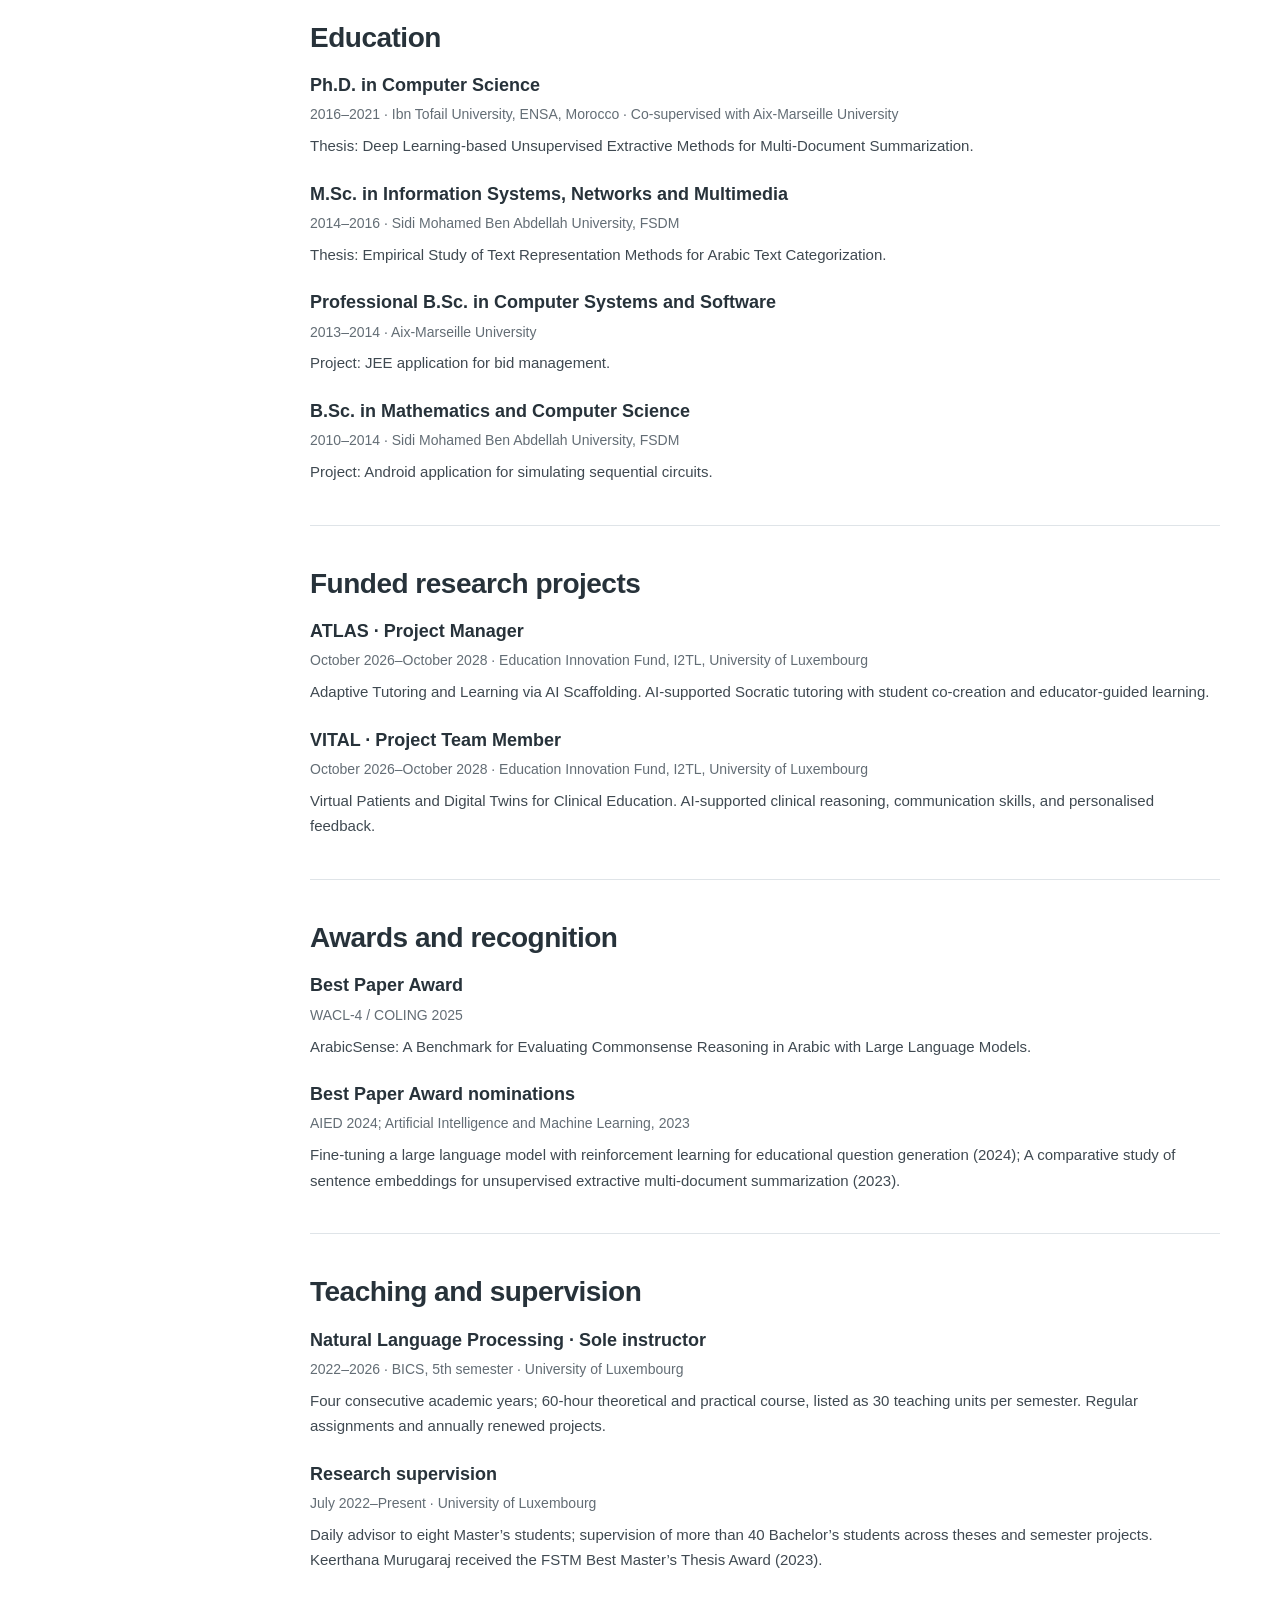
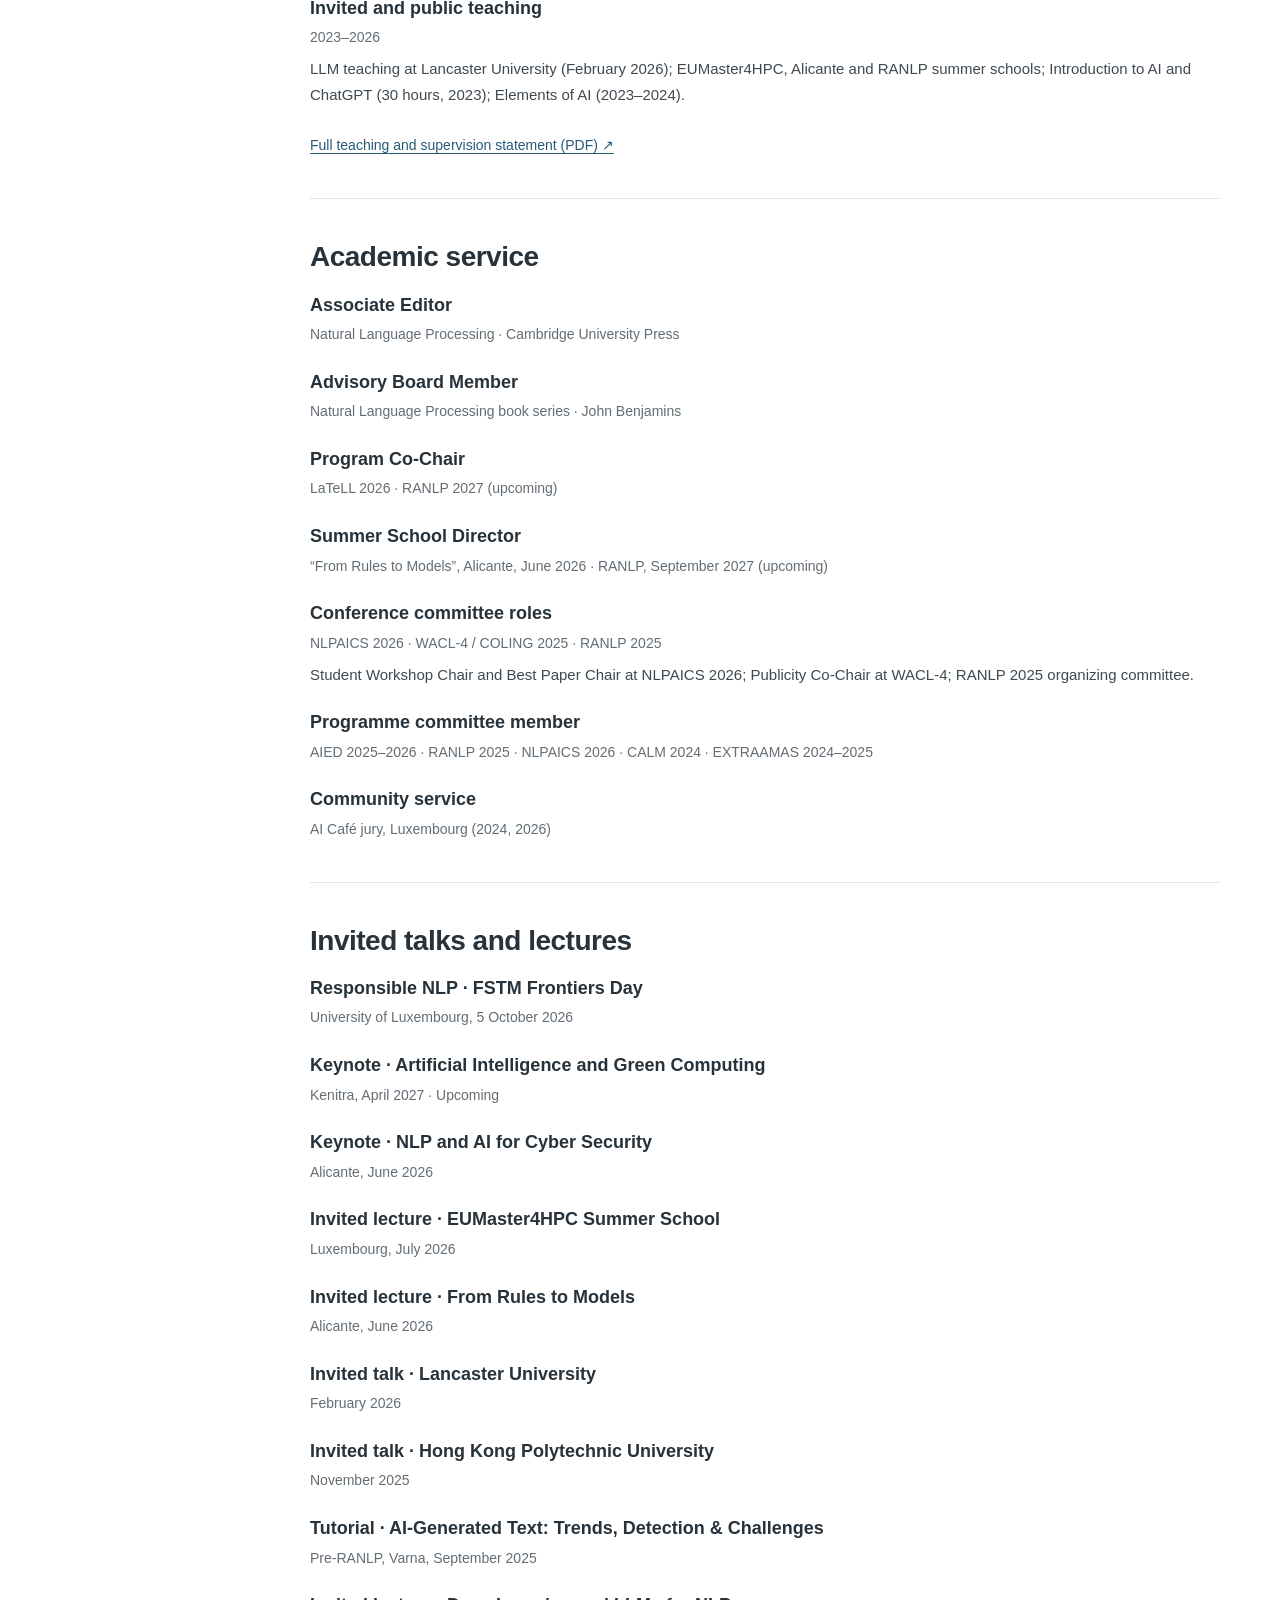
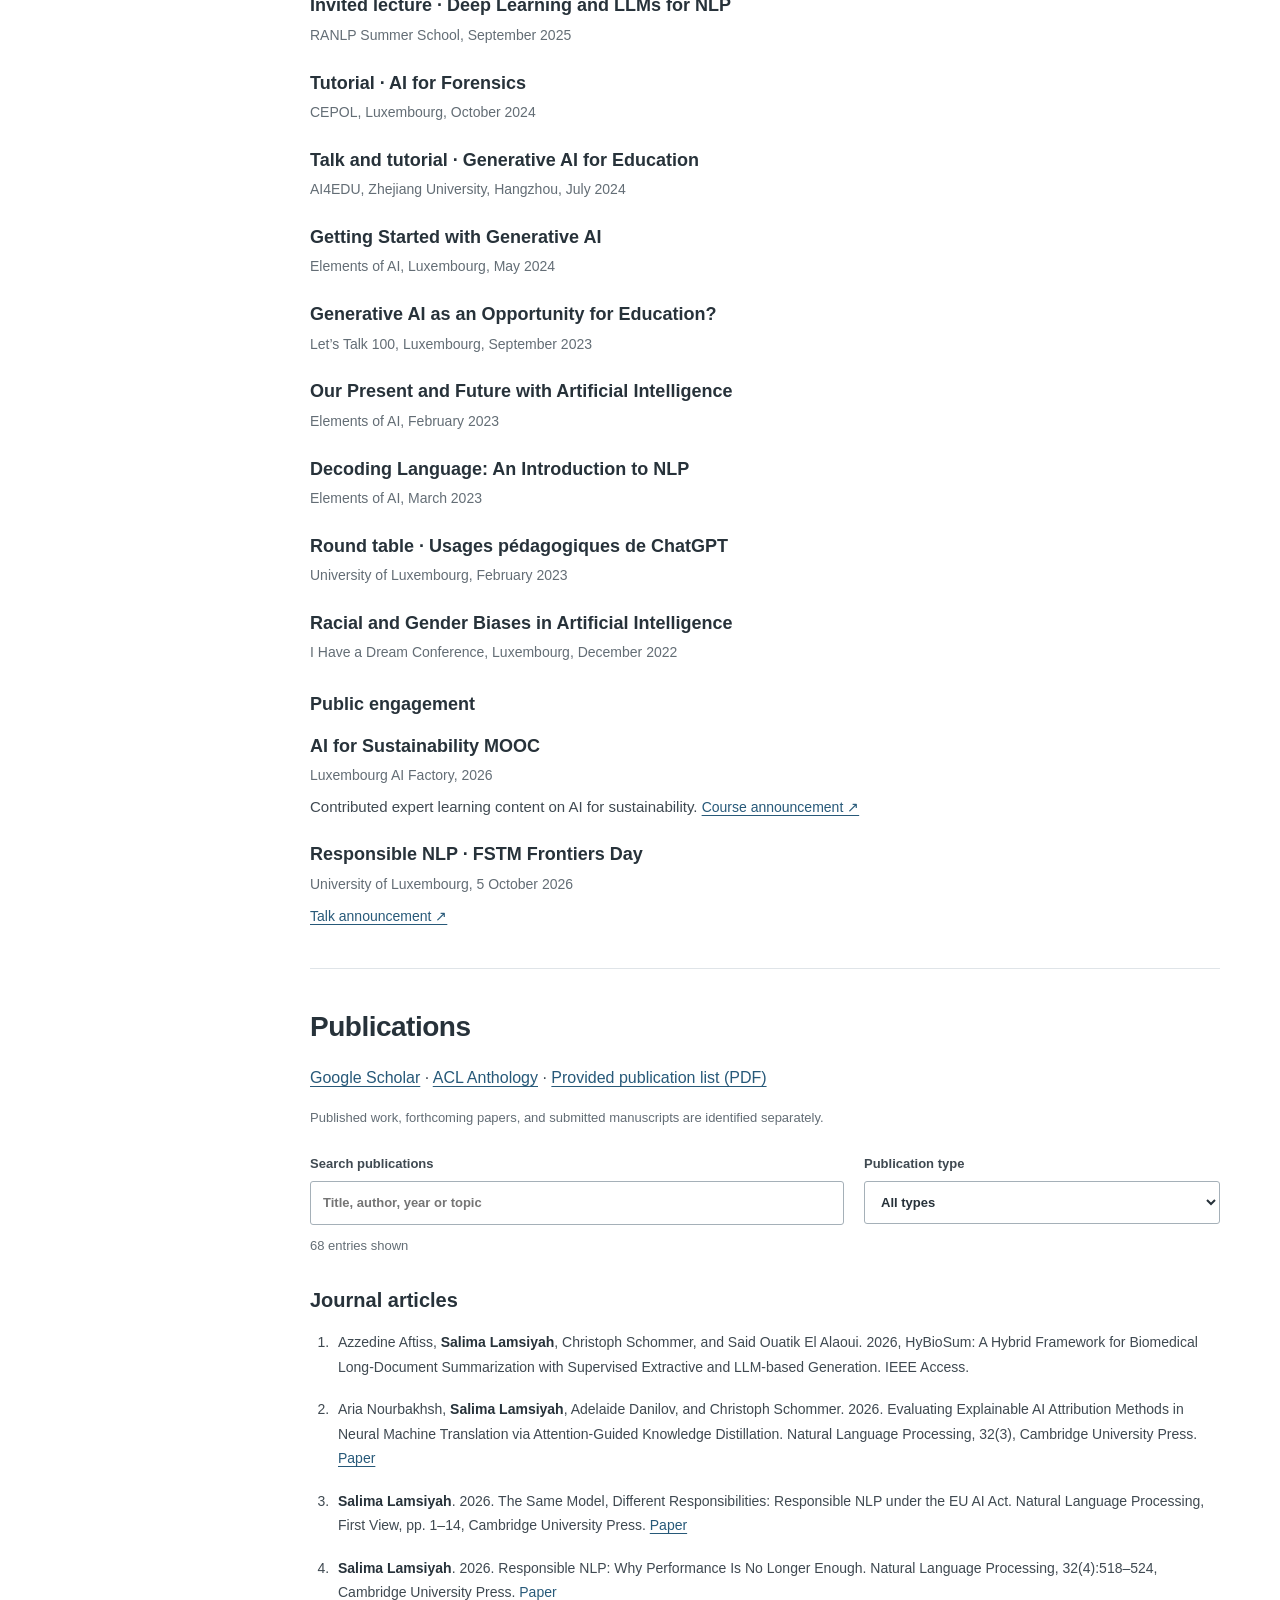
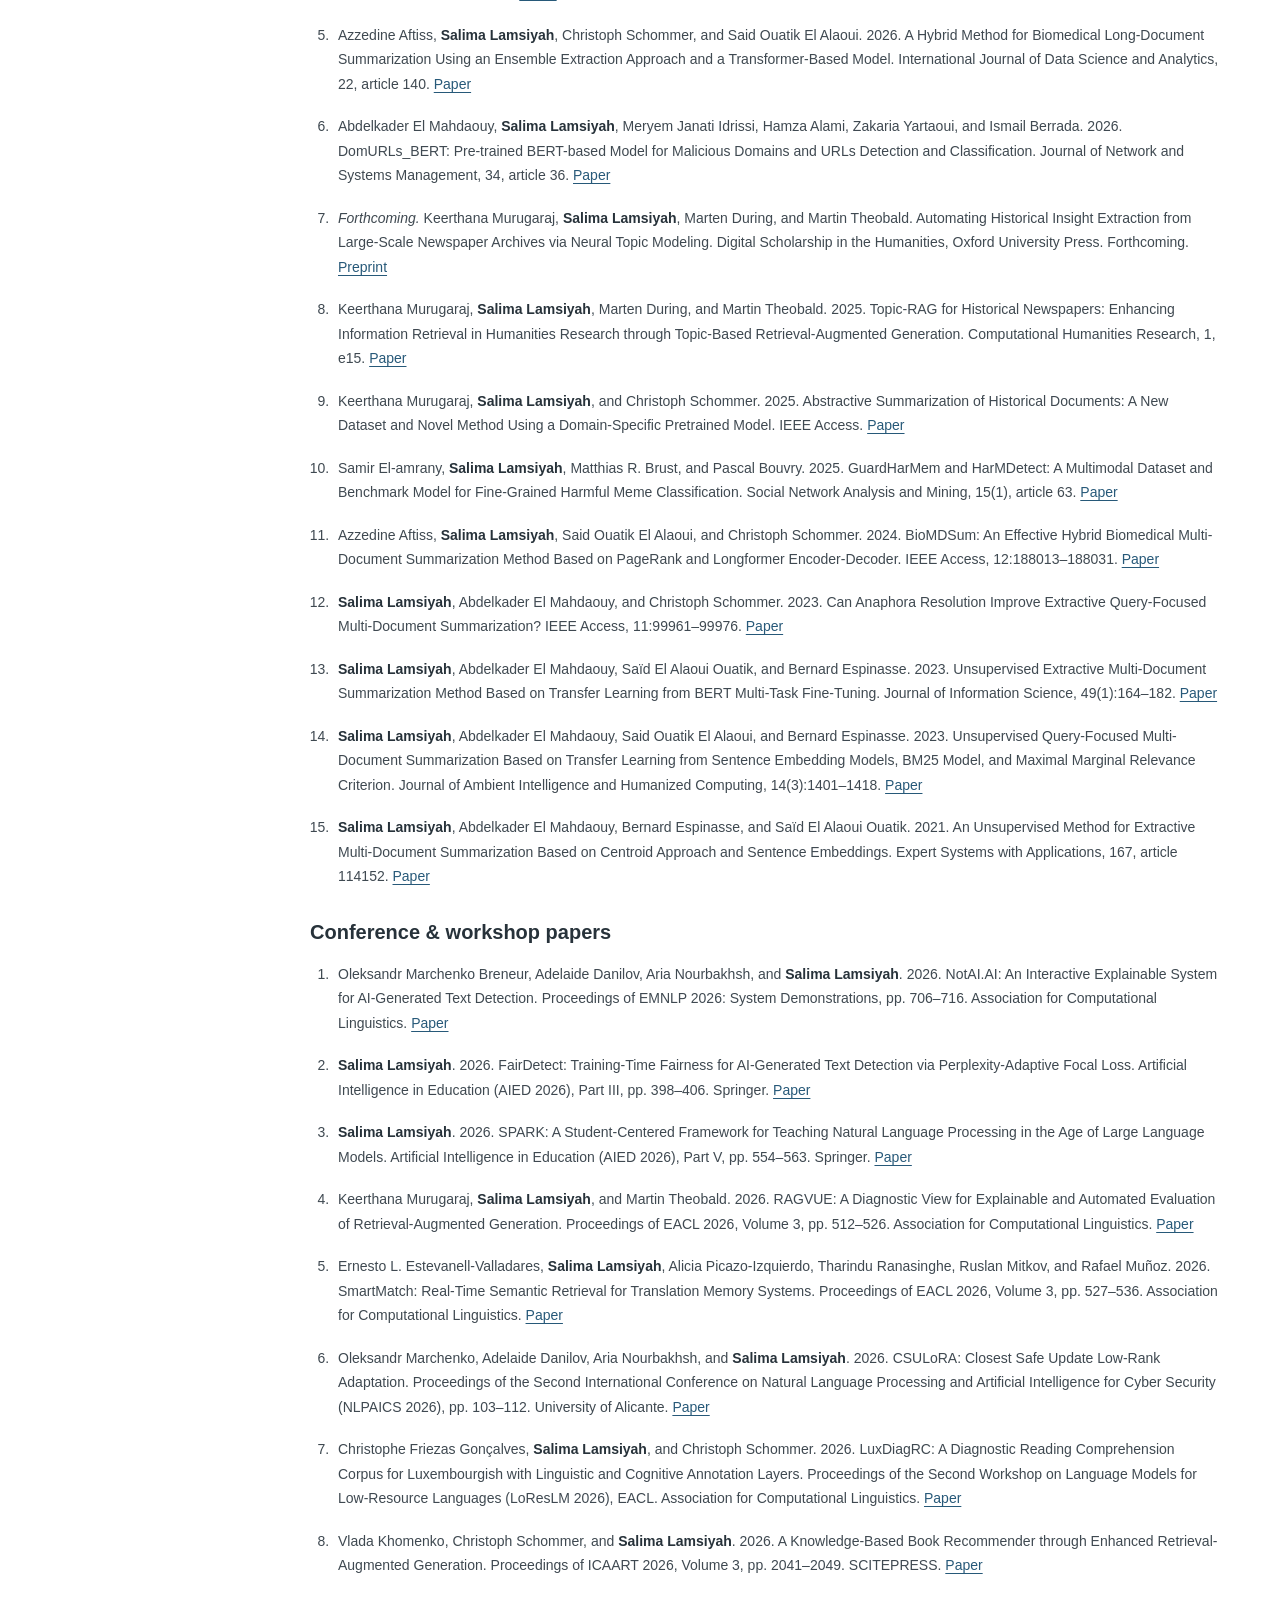
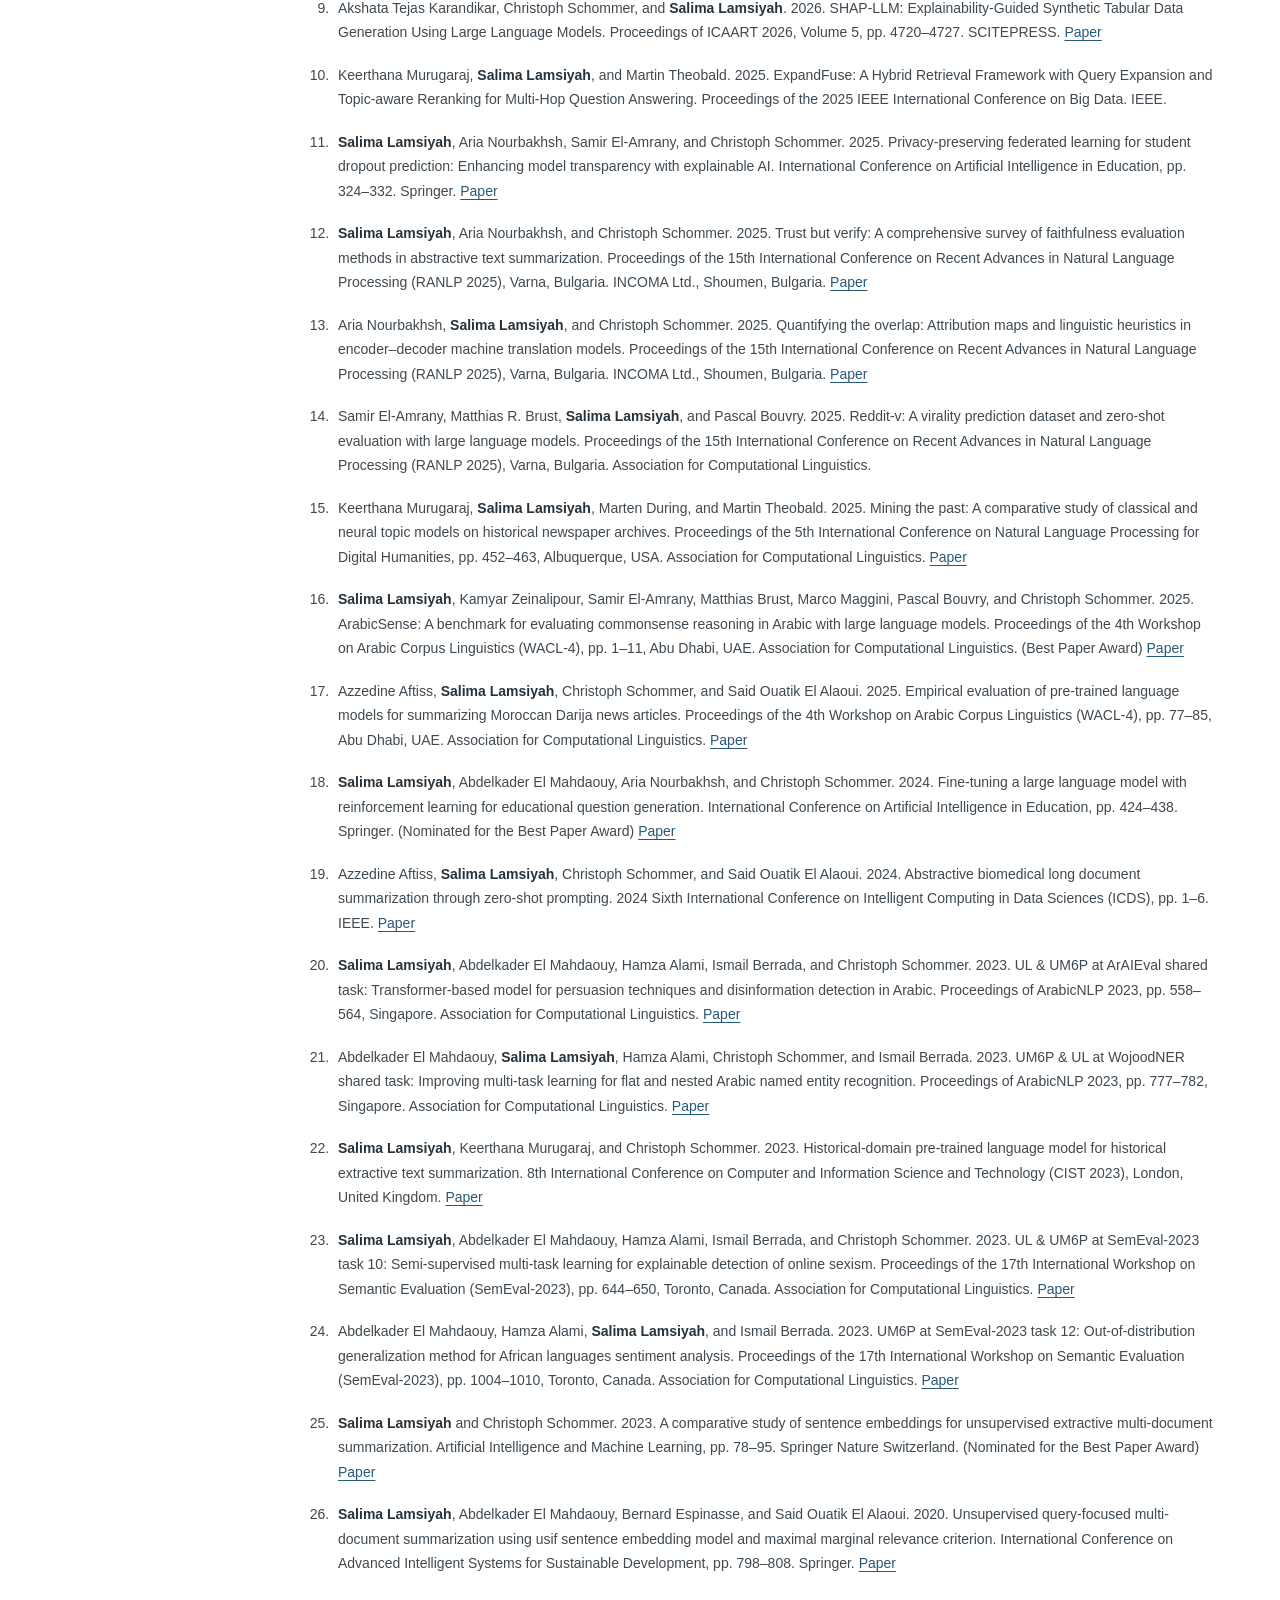
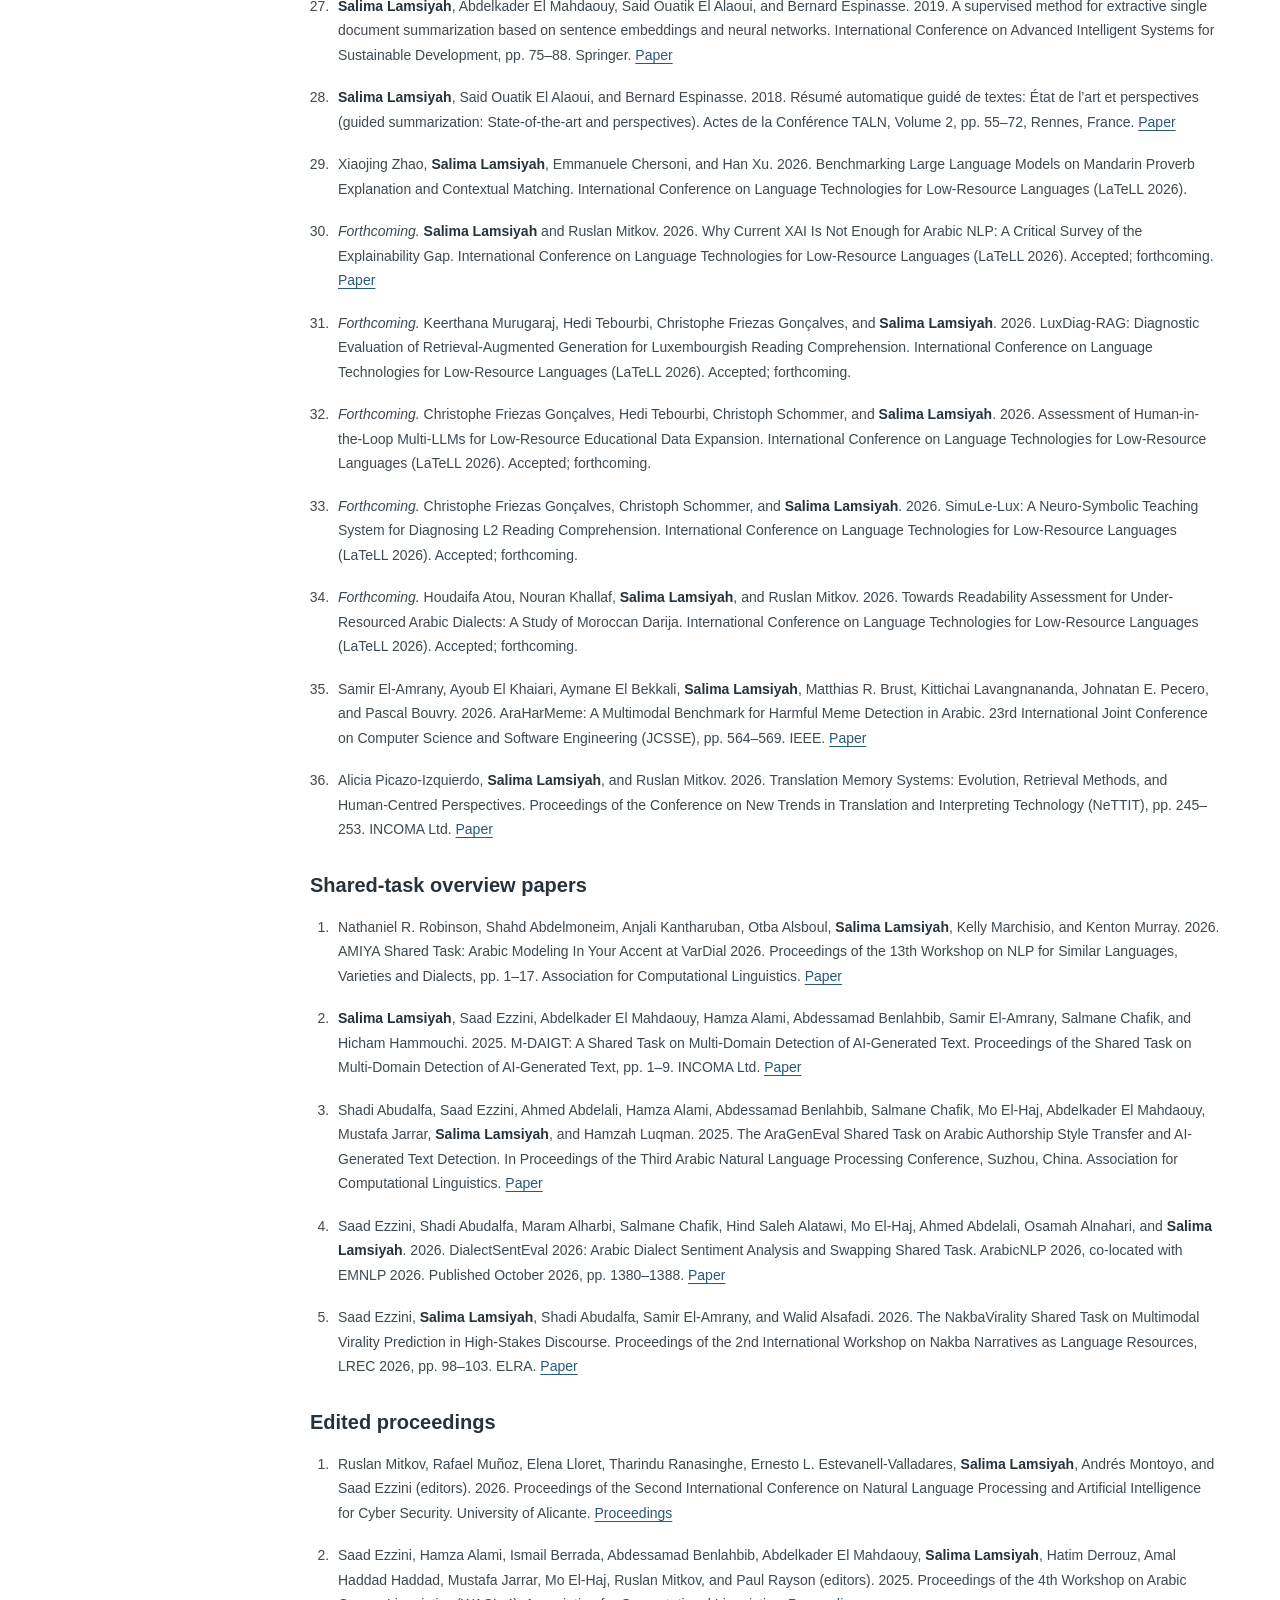
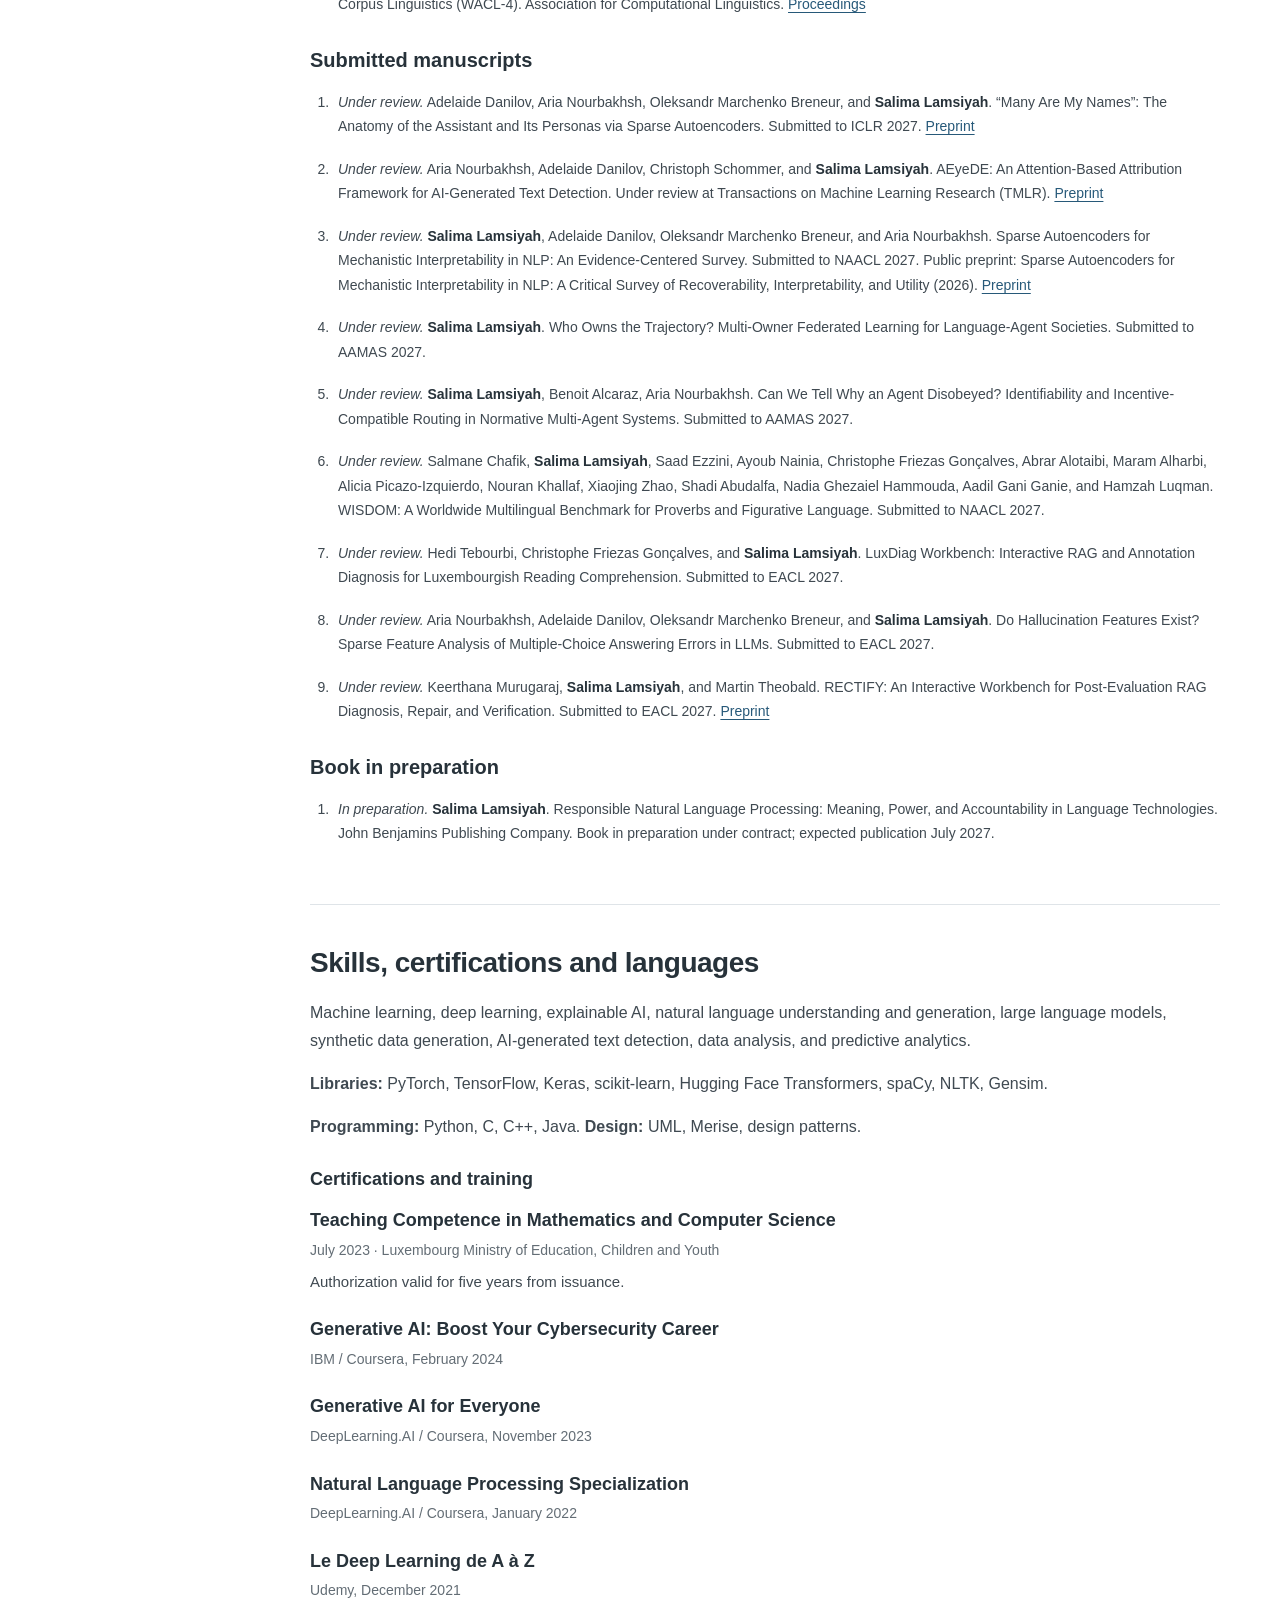
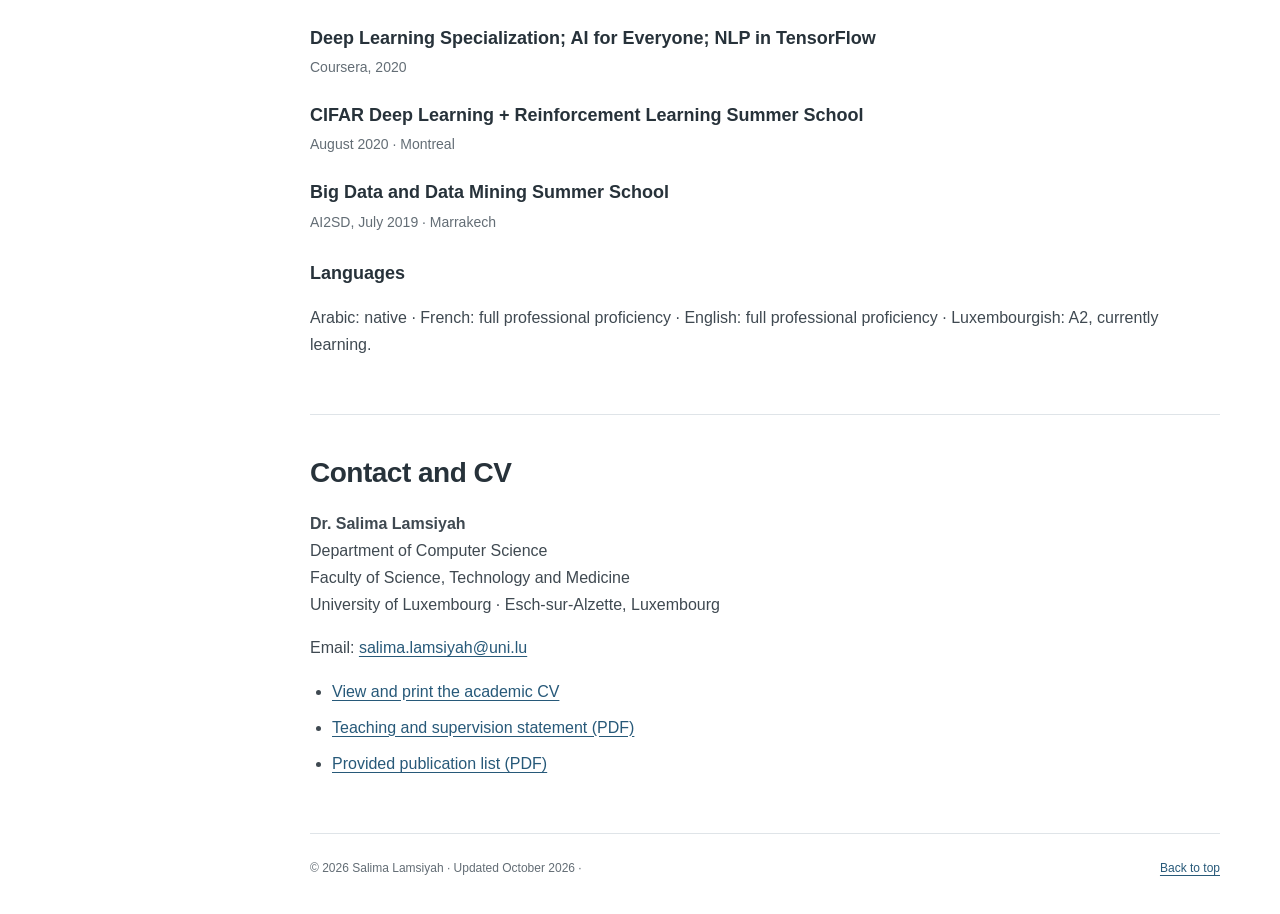
==== commit d3fec80c: "Simplify website into a single-page academic profile" ====
--- a/index.html
+++ b/index.html
@@ -1,8 +1 @@
-<!doctype html><html lang="en"><head><meta charset="utf-8"><meta name="viewport" content="width=device-width,initial-scale=1"><title>Dr. Salima Lamsiyah | NLP & AI Researcher</title><meta name="description" content="Researcher and educator at the University of Luxembourg. Responsible NLP, explainable AI, generative AI for education, and low-resource languages."><meta name="theme-color" content="#142b3c"><link rel="canonical" href="https://lamsiyah.github.io/salimalamsiyah.github.io/"><meta property="og:title" content="Dr. Salima Lamsiyah | NLP & AI Researcher"><meta property="og:description" content="Researcher and educator at the University of Luxembourg. Responsible NLP, explainable AI, generative AI for education, and low-resource languages."><meta property="og:type" content="website"><meta property="og:image" content="https://lamsiyah.github.io/salimalamsiyah.github.io/assets/salima-lamsiyah.jpg"><link rel="icon" href="assets/favicon.svg" type="image/svg+xml"><link rel="stylesheet" href="styles.css"><script src="site.js" defer></script></head><body><a class="skip" href="#main">Skip to content</a><header><div class="nav-wrap"><a class="wordmark" href="index.html" aria-label="Salima Lamsiyah home"><span class="monogram">sl.</span><span>Salima Lamsiyah<span class="wordmark-sub">RESEARCHER · EDUCATOR</span></span></a><button class="menu-toggle" aria-expanded="false" aria-controls="navigation">Menu <span>☰</span></button><nav id="navigation" aria-label="Main navigation"><a href="index.html#research">Research</a><a href="publications.html">Publications</a><a href="index.html#teaching">Teaching</a><a href="index.html#service">Service</a><a href="cv.html">CV</a><a class="nav-contact" href="index.html#contact">Get in touch ↗</a></nav></div></header>
-<main id="main"><section class="hero wrap"><div class="hero-copy"><p class="eyebrow"><span class="dot"></span> UNIVERSITY OF LUXEMBOURG</p><h1>Salima<br>Lamsiyah<span class="accent">.</span></h1><p class="hero-role">Researcher in natural language processing<br>&amp; machine learning.</p><p class="hero-intro">I study how language technologies can be more explainable, responsible, and useful for learning.</p><div class="actions"><a class="button primary" href="#research">Explore my work <span>↓</span></a><a class="button secondary" href="cv.html">View my CV ↗</a></div><div class="hero-links"><a href="https://scholar.google.com/citations?user=OawQSiAAAAAJ&hl=en">Google Scholar ↗</a><a href="https://www.linkedin.com/in/salima-lamsiyah-9a772971/">LinkedIn ↗</a><a href="https://github.com/lamsiyah">GitHub ↗</a></div></div><figure class="portrait"><img src="assets/salima-lamsiyah.jpg" alt="Portrait of Dr. Salima Lamsiyah" width="1067" height="1600" fetchpriority="high"><figcaption><span>Research with purpose.</span><small>Luxembourg</small></figcaption></figure><div class="hero-bottom"><span>NLP &amp; LANGUAGE MODELS</span><span>EXPLAINABLE &amp; RESPONSIBLE AI</span><span>AI FOR EDUCATION</span></div></section>
-<section class="section wrap about" id="about"><div><p class="eyebrow">A LITTLE ABOUT ME</p><h2>Language, learning,<br>and the people<br>behind the models.</h2></div><div class="about-copy"><p class="lead">I am a postdoctoral researcher in the Department of Computer Science at the University of Luxembourg, where I combine research in natural language processing with teaching and student supervision.</p><p>My work spans explainable NLP, AI-generated text detection, text summarization, retrieval-augmented generation, and generative AI for education. I am particularly interested in the responsible development of language technologies and their use across languages and learning contexts.</p><p>I hold a Ph.D. in Computer Science from Ibn Tofail University, co-supervised with Aix-Marseille University. My earlier experience as a mathematics teacher continues to shape the way I teach, mentor, and approach educational AI.</p><a class="text-link" href="https://www.uni.lu/fstm-en/blog/people/salima-lamsiyah/">University profile ↗</a></div></section>
-<section class="research-section" id="research"><div class="wrap section"><div class="section-heading"><div><p class="eyebrow">RESEARCH</p><h2>Making language AI<br>work responsibly.</h2></div><p>From understanding model behaviour<br>to building better learning experiences.</p></div><div class="research-grid"><article><span class="index">01 /</span><h3>Explainable &amp;<br>responsible NLP</h3><p>Model interpretability, attribution methods, faithfulness evaluation, and accountability in language technologies.</p><a href="publications.html?q=explain">Explore papers ↗</a></article><article><span class="index">02 /</span><h3>Generative AI<br>for education</h3><p>Educational question generation, adaptive tutoring, fair AI-text detection, and student-centred approaches to learning with LLMs.</p><a href="https://github.com/lamsiyah/SPARK-Framework">SPARK framework ↗</a></article><article><span class="index">03 /</span><h3>Language understanding<br>&amp; knowledge access</h3><p>Summarization, retrieval-augmented generation, historical documents, and language resources for Arabic and Luxembourgish.</p><a href="publications.html?q=retrieval">Explore papers ↗</a></article></div><div class="projects"><p class="eyebrow">CURRENT FUNDED PROJECTS · 2026–2028</p><div class="project-row"><h3>ATLAS</h3><div><h4>Adaptive Tutoring and Learning via AI Scaffolding</h4><p>Project Manager · An AI-supported Socratic tutoring platform for critical thinking and responsible AI use.</p></div><span>Oct 2026–Oct 2028</span></div><div class="project-row"><h3>VITAL</h3><div><h4>Virtual Patients and Digital Twins for Clinical Education</h4><p>Project Team Member · AI-supported clinical education through virtual patients, digital twins, and formative feedback.</p></div><span>Oct 2026–Oct 2028</span></div><p class="fine">Education Innovation Fund · Institute for Innovative Teaching and Learning · University of Luxembourg</p></div></div></section>
-<section class="section wrap" id="publications"><div class="section-heading"><div><p class="eyebrow">SELECTED PUBLICATIONS</p><h2>Ideas into evidence.</h2></div><a class="text-link" href="publications.html">Browse the full bibliography ↗</a></div><div class="selected-list"><article class="selected-paper"><div class="paper-meta">2026 · Natural Language Processing </div><h3><a href="https://doi.org/10.1017/nlp.2026.10030">Responsible NLP: Why Performance Is No Longer Enough<span aria-hidden="true"> ↗</span></a></h3></article><article class="selected-paper"><div class="paper-meta">2026 · AIED </div><h3><a href="https://doi.org/10.1007/978-3-032-29760-0_44">FairDetect: Training-Time Fairness for AI-Generated Text Detection via Perplexity-Adaptive Focal Loss<span aria-hidden="true"> ↗</span></a></h3></article><article class="selected-paper"><div class="paper-meta">2026 · AIED </div><h3><a href="https://doi.org/10.1007/978-3-032-29770-9_60">SPARK: A Student-Centered Framework for Teaching Natural Language Processing in the Age of Large Language Models<span aria-hidden="true"> ↗</span></a></h3></article><article class="selected-paper"><div class="paper-meta">2025 · WACL-4 / COLING <span class=award>Best Paper Award</span></div><h3><a href="https://aclanthology.org/2025.wacl-1.1/">ArabicSense: A Benchmark for Evaluating Commonsense Reasoning in Arabic with Large Language Models<span aria-hidden="true"> ↗</span></a></h3></article></div><aside class="book-note"><span class="eyebrow">BOOK IN PREPARATION</span><div><h3>Responsible Natural Language Processing</h3><p>Meaning, Power, and Accountability in Language Technologies</p><p class="fine">Under contract with John Benjamins Publishing Company · Expected July 2027</p></div></aside></section>
-<section class="teaching-section" id="teaching"><div class="wrap section"><div class="section-heading"><div><p class="eyebrow">TEACHING &amp; MENTORING</p><h2>Helping the next<br>generation ask better questions.</h2></div></div><div class="teaching-layout"><div><p class="lead">I connect theoretical foundations with hands-on practice, helping students build technical confidence, critical thinking, and research skills.</p><p>As sole instructor of the Bachelor-level Natural Language Processing course at the University of Luxembourg, I taught four consecutive academic years from 2022–2023 to 2025–2026. The course combines classical methods, deep learning, and generative AI with annually renewed projects.</p><div class="stats"><div><strong>4</strong><span>academic years<br>leading the NLP course</span></div><div><strong>8</strong><span>Master’s students<br>advised</span></div><div><strong>40+</strong><span>Bachelor’s students<br>supervised</span></div></div><a class="text-link" href="assets/teaching.pdf">Teaching &amp; supervision statement (PDF) ↗</a></div><div class="teaching-notes"><article><span class="eyebrow">MENTORSHIP RECOGNITION</span><h3>Best Master’s Thesis Award</h3><p>Supervised student Keerthana Murugaraj received the FSTM Best Master’s Thesis Award at the University of Luxembourg in 2023.</p></article><article><span class="eyebrow">INVITED TEACHING</span><h3>Sharing knowledge across borders</h3><p>Lancaster University · EUMaster4HPC Summer School · Alicante’s “From Rules to Models” summer school · RANLP summer school.</p></article><article><span class="eyebrow">OPEN EDUCATION</span><h3>AI for a wider audience</h3><p>Elements of AI contributor, Introduction to AI and ChatGPT instructor, and contributor to the <a href="https://www.linkedin.com/feed/update/urn:li:ugcPost:7513586176486875137/">AI for Sustainability MOOC</a> with Luxembourg AI Factory (2026).</p></article></div></div></div></section>
-<section class="section wrap" id="service"><div class="section-heading"><div><p class="eyebrow">ACADEMIC SERVICE</p><h2>Contributing to the community.</h2></div><a class="text-link" href="cv.html#service-details">All roles &amp; invited talks ↗</a></div><div class="service-grid"><article><span class="eyebrow">EDITORIAL</span><h3>Supporting rigorous scholarship</h3><ul class="clean-list"><li>Associate Editor, <a href="https://www.cambridge.org/core/journals/natural-language-processing/information/about-this-journal/editorial-board">Natural Language Processing</a>, Cambridge University Press</li><li>Advisory Board Member, John Benjamins’ Natural Language Processing book series</li></ul></article><article><span class="eyebrow">LEADERSHIP</span><h3>Connecting the NLP community</h3><ul class="clean-list"><li>Program Co-Chair, LaTeLL 2026</li><li>Program Co-Chair, RANLP 2027 <span class="status">Upcoming</span></li><li>Summer School Director, Alicante 2026 and RANLP 2027</li></ul></article><article><span class="eyebrow">OUTREACH &amp; SHARED TASKS</span><h3>Building shared benchmarks</h3><ul class="clean-list"><li>M-DAIGT, AraGenEval, AMIYA, DialectSentEval, and NakbaVirality shared-task contributions</li><li>Jury member, AI Café competitions (<a href="https://www.uni.lu/fstm-en/research-groups/knowledge-discovery-and-mining/ai-cafe/ai-cafe-2024/">2024</a>, <a href="https://acc.uni.lu/aicafe/ai-caf%C3%A9-2026/">2026</a>)</li></ul></article></div></section>
-<section class="contact-section" id="contact"><div class="wrap contact-inner"><div><p class="eyebrow">LET’S CONNECT</p><h2>Good research starts<br>with a conversation.</h2><p>For research collaborations, academic opportunities,<br>invited talks, and teaching.</p></div><div><a class="email" href="mailto:salima.lamsiyah@uni.lu">salima.lamsiyah@uni.lu ↗</a><p>Department of Computer Science<br>University of Luxembourg<br>Esch-sur-Alzette, Luxembourg</p></div></div></section></main><footer><div><a class="footer-name" href="index.html">Salima Lamsiyah</a><p>Natural language processing. Human responsibility.</p></div><div class="footer-links"><a href="https://scholar.google.com/citations?user=OawQSiAAAAAJ&hl=en">Google Scholar ↗</a><a href="https://www.linkedin.com/in/salima-lamsiyah-9a772971/">LinkedIn ↗</a><a href="https://github.com/lamsiyah">GitHub ↗</a></div><p class="fine">© 2026 Salima Lamsiyah · Updated October 2026</p></footer></body></html>+<!doctype html><html lang="en"><head><meta charset="utf-8"><meta name="viewport" content="width=device-width,initial-scale=1"><title>Salima Lamsiyah | Academic website</title><meta name="description" content="Academic website of Dr. Salima Lamsiyah, NLP and machine learning researcher at the University of Luxembourg. Research, publications, teaching and academic service."><meta name="theme-color" content="#263d50"><link rel="canonical" href="https://lamsiyah.github.io/salimalamsiyah.github.io/"><meta property="og:title" content="Salima Lamsiyah | Academic website"><meta property="og:type" content="website"><meta property="og:image" content="https://lamsiyah.github.io/salimalamsiyah.github.io/assets/salima-lamsiyah.jpg"><link rel="icon" href="assets/favicon.svg" type="image/svg+xml"><link rel="stylesheet" href="styles.css?v=2"><script src="site.js?v=2" defer></script></head><body><a class="skip" href="#main">Skip to content</a><aside class="sidebar"><a class="profile" href="index.html#about"><span class="photo"><img src="assets/salima-lamsiyah.jpg" alt="Salima Lamsiyah" width="1067" height="1600"></span><span class="sidebar-name">Salima Lamsiyah</span></a><p class="sidebar-affiliation">University of Luxembourg</p><button class="menu-toggle" aria-expanded="false" aria-controls="navigation">Sections <span aria-hidden="true">☰</span></button><nav id="navigation" aria-label="Sections"><a href="#about">About</a><a href="#research">Research</a><a href="#experience">Academic history</a><a href="#education">Education</a><a href="#projects">Research projects</a><a href="#awards">Awards</a><a href="#teaching">Teaching & supervision</a><a href="#service">Academic service</a><a href="#talks">Invited talks</a><a href="#publications">Publications</a><a href="#skills">Skills & languages</a><a href="#contact">Contact & CV</a></nav><a class="sidebar-cv" href="cv.html">Printable CV</a></aside><main id="main"><section class="academic-section intro" id="about"><h1>Salima Lamsiyah</h1><p class="position">Postdoctoral Researcher · Natural Language Processing &amp; Machine Learning</p><p class="affiliation">Department of Computer Science, FSTM<br>University of Luxembourg</p><p><a href="mailto:salima.lamsiyah@uni.lu">salima.lamsiyah@uni.lu</a></p><p class="profile-links"><a href="https://scholar.google.com/citations?user=OawQSiAAAAAJ&hl=en">Google Scholar</a><a href="https://www.linkedin.com/in/salima-lamsiyah-9a772971/">LinkedIn</a><a href="https://github.com/lamsiyah">GitHub</a><a href="https://www.uni.lu/fstm-en/blog/people/salima-lamsiyah/">University profile</a><a href="cv.html">CV</a></p><p>I am a postdoctoral researcher at the University of Luxembourg, working on natural language processing and machine learning. My research focuses on explainable and responsible NLP, AI-generated text detection, and generative AI for education.</p><p>I received my Ph.D. in Computer Science from Ibn Tofail University in 2021, co-supervised with Aix-Marseille University. My doctoral research addressed deep learning methods for unsupervised multi-document summarization.</p><p>Alongside my research, I teach Natural Language Processing and supervise Bachelor’s and Master’s research projects. I am an Associate Editor of <em>Natural Language Processing</em> (Cambridge University Press) and a member of the advisory board of John Benjamins’ Natural Language Processing book series.</p></section><section class="academic-section" id="research"><h2>Research interests</h2><ul><li><strong>Explainable and responsible NLP:</strong> model interpretability, attribution methods, faithfulness evaluation, and accountability.</li><li><strong>Generative AI for education:</strong> educational question generation, adaptive tutoring, AI-generated text detection, and student-centred learning.</li><li><strong>Text summarization and retrieval:</strong> multi-document and long-document summarization, retrieval-augmented generation, and historical document analysis.</li><li><strong>Low-resource language technologies:</strong> language understanding and resources for Arabic, Moroccan Darija, and Luxembourgish.</li></ul><p><strong>Research resources:</strong> <a href="https://github.com/lamsiyah/SPARK-Framework">SPARK</a> · <a href="https://github.com/lamsiyah/FairDetect">FairDetect</a> · <a href="https://github.com/lamsiyah/faithfulness-eval-summarization">Faithfulness evaluation survey</a> · <a href="https://github.com/Oleksandr-MB/EMNLP2026DEMO_NotAI.AI">NotAI.AI</a></p></section><section class="academic-section" id="experience"><h2>Academic and employment history</h2><article class="cv-item"><h3>Postdoctoral Researcher in NLP & Machine Learning</h3><p class="paper-meta">July 2022–Present · University of Luxembourg</p><p>Research in explainable NLP, AI-generated text detection and academic integrity, and generative AI for education. Bachelor-level NLP teaching; Master’s and Bachelor’s supervision; collaboration with doctoral researchers.</p></article><article class="cv-item"><h3>Visiting NLP Researcher</h3><p class="paper-meta">February–April 2017; June–July 2018; June–July 2019 · LIS, Aix-Marseille University</p><p>Automatic text summarization, representation learning, word and sentence embeddings, and transfer learning.</p></article><article class="cv-item"><h3>Secondary School Mathematics Teacher</h3><p class="paper-meta">September 2017–June 2022 · Ministry of National Education, Morocco</p><p>Five academic years of classroom teaching, mentoring, and student support alongside doctoral research.</p></article><article class="cv-item"><h3>Network Engineer Intern</h3><p class="paper-meta">June–September 2015 · Huawei, Rabat</p><p>Design and implementation of a GSM-R radio network along the Moroccan ONCF railway network.</p></article></section><section class="academic-section" id="education"><h2>Education</h2><article class="cv-item"><h3>Ph.D. in Computer Science</h3><p class="paper-meta">2016–2021 · Ibn Tofail University, ENSA, Morocco · Co-supervised with Aix-Marseille University</p><p>Thesis: Deep Learning-based Unsupervised Extractive Methods for Multi-Document Summarization.</p></article><article class="cv-item"><h3>M.Sc. in Information Systems, Networks and Multimedia</h3><p class="paper-meta">2014–2016 · Sidi Mohamed Ben Abdellah University, FSDM</p><p>Thesis: Empirical Study of Text Representation Methods for Arabic Text Categorization.</p></article><article class="cv-item"><h3>Professional B.Sc. in Computer Systems and Software</h3><p class="paper-meta">2013–2014 · Aix-Marseille University</p><p>Project: JEE application for bid management.</p></article><article class="cv-item"><h3>B.Sc. in Mathematics and Computer Science</h3><p class="paper-meta">2010–2014 · Sidi Mohamed Ben Abdellah University, FSDM</p><p>Project: Android application for simulating sequential circuits.</p></article></section><section class="academic-section" id="projects"><h2>Funded research projects</h2><article class="cv-item"><h3>ATLAS · Project Manager</h3><p class="paper-meta">October 2026–October 2028 · Education Innovation Fund, I2TL, University of Luxembourg</p><p>Adaptive Tutoring and Learning via AI Scaffolding. AI-supported Socratic tutoring with student co-creation and educator-guided learning.</p></article><article class="cv-item"><h3>VITAL · Project Team Member</h3><p class="paper-meta">October 2026–October 2028 · Education Innovation Fund, I2TL, University of Luxembourg</p><p>Virtual Patients and Digital Twins for Clinical Education. AI-supported clinical reasoning, communication skills, and personalised feedback.</p></article></section><section class="academic-section" id="awards"><h2>Awards and recognition</h2><article class="cv-item"><h3>Best Paper Award</h3><p class="paper-meta">WACL-4 / COLING 2025</p><p>ArabicSense: A Benchmark for Evaluating Commonsense Reasoning in Arabic with Large Language Models.</p></article><article class="cv-item"><h3>Best Paper Award nominations</h3><p class="paper-meta">AIED 2024; Artificial Intelligence and Machine Learning, 2023</p><p>Fine-tuning a large language model with reinforcement learning for educational question generation (2024); A comparative study of sentence embeddings for unsupervised extractive multi-document summarization (2023).</p></article></section><section class="academic-section" id="teaching"><h2>Teaching and supervision</h2><article class="cv-item"><h3>Natural Language Processing · Sole instructor</h3><p class="paper-meta">2022–2026 · BICS, 5th semester · University of Luxembourg</p><p>Four consecutive academic years; 60-hour theoretical and practical course, listed as 30 teaching units per semester. Regular assignments and annually renewed projects.</p></article><article class="cv-item"><h3>Research supervision</h3><p class="paper-meta">July 2022–Present · University of Luxembourg</p><p>Daily advisor to eight Master’s students; supervision of more than 40 Bachelor’s students across theses and semester projects. Keerthana Murugaraj received the FSTM Best Master’s Thesis Award (2023).</p></article><article class="cv-item"><h3>Invited and public teaching</h3><p class="paper-meta">2023–2026</p><p>LLM teaching at Lancaster University (February 2026); EUMaster4HPC, Alicante and RANLP summer schools; Introduction to AI and ChatGPT (30 hours, 2023); Elements of AI (2023–2024).</p></article><a class="text-link" href="assets/teaching.pdf">Full teaching and supervision statement (PDF) ↗</a></section><section class="academic-section" id="service"><h2>Academic service</h2><article class="cv-item"><h3>Associate Editor</h3><p class="paper-meta">Natural Language Processing · Cambridge University Press</p></article><article class="cv-item"><h3>Advisory Board Member</h3><p class="paper-meta">Natural Language Processing book series · John Benjamins</p></article><article class="cv-item"><h3>Program Co-Chair</h3><p class="paper-meta">LaTeLL 2026 · RANLP 2027 (upcoming)</p></article><article class="cv-item"><h3>Summer School Director</h3><p class="paper-meta">“From Rules to Models”, Alicante, June 2026 · RANLP, September 2027 (upcoming)</p></article><article class="cv-item"><h3>Conference committee roles</h3><p class="paper-meta">NLPAICS 2026 · WACL-4 / COLING 2025 · RANLP 2025</p><p>Student Workshop Chair and Best Paper Chair at NLPAICS 2026; Publicity Co-Chair at WACL-4; RANLP 2025 organizing committee.</p></article><article class="cv-item"><h3>Programme committee member</h3><p class="paper-meta">AIED 2025–2026 · RANLP 2025 · NLPAICS 2026 · CALM 2024 · EXTRAAMAS 2024–2025</p></article><article class="cv-item"><h3>Community service</h3><p class="paper-meta">AI Café jury, Luxembourg (2024, 2026)</p></article></section><section class="academic-section" id="talks"><h2>Invited talks and lectures</h2><article class="cv-item"><h3>Responsible NLP · FSTM Frontiers Day</h3><p class="paper-meta">University of Luxembourg, 5 October 2026</p></article><article class="cv-item"><h3>Keynote · Artificial Intelligence and Green Computing</h3><p class="paper-meta">Kenitra, April 2027 · Upcoming</p></article><article class="cv-item"><h3>Keynote · NLP and AI for Cyber Security</h3><p class="paper-meta">Alicante, June 2026</p></article><article class="cv-item"><h3>Invited lecture · EUMaster4HPC Summer School</h3><p class="paper-meta">Luxembourg, July 2026</p></article><article class="cv-item"><h3>Invited lecture · From Rules to Models</h3><p class="paper-meta">Alicante, June 2026</p></article><article class="cv-item"><h3>Invited talk · Lancaster University</h3><p class="paper-meta">February 2026</p></article><article class="cv-item"><h3>Invited talk · Hong Kong Polytechnic University</h3><p class="paper-meta">November 2025</p></article><article class="cv-item"><h3>Tutorial · AI-Generated Text: Trends, Detection & Challenges</h3><p class="paper-meta">Pre-RANLP, Varna, September 2025</p></article><article class="cv-item"><h3>Invited lecture · Deep Learning and LLMs for NLP</h3><p class="paper-meta">RANLP Summer School, September 2025</p></article><article class="cv-item"><h3>Tutorial · AI for Forensics</h3><p class="paper-meta">CEPOL, Luxembourg, October 2024</p></article><article class="cv-item"><h3>Talk and tutorial · Generative AI for Education</h3><p class="paper-meta">AI4EDU, Zhejiang University, Hangzhou, July 2024</p></article><article class="cv-item"><h3>Getting Started with Generative AI</h3><p class="paper-meta">Elements of AI, Luxembourg, May 2024</p></article><article class="cv-item"><h3>Generative AI as an Opportunity for Education?</h3><p class="paper-meta">Let’s Talk 100, Luxembourg, September 2023</p></article><article class="cv-item"><h3>Our Present and Future with Artificial Intelligence</h3><p class="paper-meta">Elements of AI, February 2023</p></article><article class="cv-item"><h3>Decoding Language: An Introduction to NLP</h3><p class="paper-meta">Elements of AI, March 2023</p></article><article class="cv-item"><h3>Round table · Usages pédagogiques de ChatGPT</h3><p class="paper-meta">University of Luxembourg, February 2023</p></article><article class="cv-item"><h3>Racial and Gender Biases in Artificial Intelligence</h3><p class="paper-meta">I Have a Dream Conference, Luxembourg, December 2022</p></article><h3 class="subheading">Public engagement</h3><article class="cv-item"><h3>AI for Sustainability MOOC</h3><p class="paper-meta">Luxembourg AI Factory, 2026</p><p>Contributed expert learning content on AI for sustainability. <a class="text-link" href="https://www.linkedin.com/feed/update/urn:li:ugcPost:7513586176486875137/">Course announcement ↗</a></p></article><article class="cv-item"><h3>Responsible NLP · FSTM Frontiers Day</h3><p class="paper-meta">University of Luxembourg, 5 October 2026</p><p><a class="text-link" href="https://www.linkedin.com/feed/update/urn:li:activity:7519778865804812288/">Talk announcement ↗</a></p></article></section><section class="academic-section" id="publications"><h2>Publications</h2><p><a href="https://scholar.google.com/citations?user=OawQSiAAAAAJ&hl=en">Google Scholar</a> · <a href="https://aclanthology.org/people/salima-lamsiyah/">ACL Anthology</a> · <a href="assets/publications.pdf">Provided publication list (PDF)</a></p><p class="note">Published work, forthcoming papers, and submitted manuscripts are identified separately.</p><div class="publication-tools"><label>Search publications<input id="pub-search" type="search" placeholder="Title, author, year or topic"></label><label>Publication type<select id="pub-category"><option value="all">All types</option><option value="journal">Journal articles</option><option value="conference">Conference & workshop papers</option><option value="shared">Shared-task overview papers</option><option value="edited">Edited proceedings</option><option value="submitted">Submitted manuscripts</option><option value="book">Book in preparation</option></select></label></div><p id="result-count" class="note" aria-live="polite">68 entries</p><p id="no-results" hidden>No matching publications. Try another search or choose all types.</p><section class="pub-group" data-group="journal"><h3>Journal articles</h3><ol class="publication-list"><li class="pub-item" data-category="journal" data-status="Published"><p>Azzedine Aftiss, <strong>Salima Lamsiyah</strong>, Christoph Schommer, and Said Ouatik El Alaoui. 2026, HyBioSum: A Hybrid Framework for Biomedical Long-Document Summarization with Supervised Extractive and LLM-based Generation. IEEE Access. </p></li><li class="pub-item" data-category="journal" data-status="Published"><p>Aria Nourbakhsh, <strong>Salima Lamsiyah</strong>, Adelaide Danilov, and Christoph Schommer. 2026. Evaluating Explainable AI Attribution Methods in Neural Machine Translation via Attention-Guided Knowledge Distillation. Natural Language Processing, 32(3), Cambridge University Press. <a href="https://doi.org/10.1017/nlp.2026.10028">Paper</a></p></li><li class="pub-item" data-category="journal" data-status="Published"><p><strong>Salima Lamsiyah</strong>.  2026. The Same Model, Different Responsibilities: Responsible NLP under the EU AI Act. Natural Language Processing, First View, pp. 1–14, Cambridge University Press. <a href="https://doi.org/10.1017/nlp.2026.10036">Paper</a></p></li><li class="pub-item" data-category="journal" data-status="Published"><p><strong>Salima Lamsiyah</strong>.  2026. Responsible NLP: Why Performance Is No Longer Enough. Natural Language Processing, 32(4):518–524, Cambridge University Press. <a href="https://doi.org/10.1017/nlp.2026.10030">Paper</a></p></li><li class="pub-item" data-category="journal" data-status="Published"><p>Azzedine Aftiss, <strong>Salima Lamsiyah</strong>, Christoph Schommer, and Said Ouatik El Alaoui. 2026. A Hybrid Method for Biomedical Long-Document Summarization Using an Ensemble Extraction Approach and a Transformer-Based Model. International Journal of Data Science and Analytics, 22, article 140. <a href="https://doi.org/10.1007/s41060-026-01119-4">Paper</a></p></li><li class="pub-item" data-category="journal" data-status="Published"><p>Abdelkader El Mahdaouy, <strong>Salima Lamsiyah</strong>, Meryem Janati Idrissi, Hamza Alami, Zakaria Yartaoui, and Ismail Berrada. 2026. DomURLs_BERT: Pre-trained BERT-based Model for Malicious Domains and URLs Detection and Classification. Journal of Network and Systems Management, 34, article 36. <a href="https://doi.org/10.1007/s10922-025-10010-9">Paper</a></p></li><li class="pub-item" data-category="journal" data-status="Forthcoming"><p><span class="pub-status">Forthcoming.</span> Keerthana Murugaraj, <strong>Salima Lamsiyah</strong>, Marten During, and Martin Theobald. Automating Historical Insight Extraction from Large-Scale Newspaper Archives via Neural Topic Modeling. Digital Scholarship in the Humanities, Oxford University Press. Forthcoming. <a href="https://arxiv.org/abs/2512.11635">Preprint</a></p></li><li class="pub-item" data-category="journal" data-status="Published"><p>Keerthana Murugaraj, <strong>Salima Lamsiyah</strong>, Marten During, and Martin Theobald. 2025. Topic-RAG for Historical Newspapers: Enhancing Information Retrieval in Humanities Research through Topic-Based Retrieval-Augmented Generation. Computational Humanities Research, 1, e15. <a href="https://doi.org/10.1017/chr.2025.10018">Paper</a></p></li><li class="pub-item" data-category="journal" data-status="Published"><p>Keerthana Murugaraj, <strong>Salima Lamsiyah</strong>, and Christoph Schommer. 2025. Abstractive Summarization of Historical Documents: A New Dataset and Novel Method Using a Domain-Specific Pretrained Model. IEEE Access. <a href="https://ieeexplore.ieee.org/abstract/document/10838535">Paper</a></p></li><li class="pub-item" data-category="journal" data-status="Published"><p>Samir El-amrany, <strong>Salima Lamsiyah</strong>, Matthias R. Brust, and Pascal Bouvry. 2025. GuardHarMem and HarMDetect: A Multimodal Dataset and Benchmark Model for Fine-Grained Harmful Meme Classification. Social Network Analysis and Mining, 15(1), article 63. <a href="https://doi.org/10.1007/s13278-025-01475-2">Paper</a></p></li><li class="pub-item" data-category="journal" data-status="Published"><p>Azzedine Aftiss, <strong>Salima Lamsiyah</strong>, Said Ouatik El Alaoui, and Christoph Schommer. 2024. BioMDSum: An Effective Hybrid Biomedical Multi-Document Summarization Method Based on PageRank and Longformer Encoder-Decoder. IEEE Access, 12:188013–188031. <a href="https://ieeexplore.ieee.org/abstract/document/10788713">Paper</a></p></li><li class="pub-item" data-category="journal" data-status="Published"><p><strong>Salima Lamsiyah</strong>, Abdelkader El Mahdaouy, and Christoph Schommer. 2023. Can Anaphora Resolution Improve Extractive Query-Focused Multi-Document Summarization? IEEE Access, 11:99961–99976. <a href="https://ieeexplore.ieee.org/abstract/document/10247528">Paper</a></p></li><li class="pub-item" data-category="journal" data-status="Published"><p><strong>Salima Lamsiyah</strong>, Abdelkader El Mahdaouy, Saïd El Alaoui Ouatik, and Bernard Espinasse. 2023. Unsupervised Extractive Multi-Document Summarization Method Based on Transfer Learning from BERT Multi-Task Fine-Tuning. Journal of Information Science, 49(1):164–182. <a href="https://doi.org/10.1177/0165551521990616">Paper</a></p></li><li class="pub-item" data-category="journal" data-status="Published"><p><strong>Salima Lamsiyah</strong>, Abdelkader El Mahdaouy, Said Ouatik El Alaoui, and Bernard Espinasse. 2023. Unsupervised Query-Focused Multi-Document Summarization Based on Transfer Learning from Sentence Embedding Models, BM25 Model, and Maximal Marginal Relevance Criterion. Journal of Ambient Intelligence and Humanized Computing, 14(3):1401–1418. <a href="https://doi.org/10.1007/s12652-021-03165-1">Paper</a></p></li><li class="pub-item" data-category="journal" data-status="Published"><p><strong>Salima Lamsiyah</strong>, Abdelkader El Mahdaouy, Bernard Espinasse, and Saïd El Alaoui Ouatik. 2021. An Unsupervised Method for Extractive Multi-Document Summarization Based on Centroid Approach and Sentence Embeddings. Expert Systems with Applications, 167, article 114152. <a href="https://www.sciencedirect.com/science/article/pii/S0957417420308952">Paper</a></p></li></ol></section><section class="pub-group" data-group="conference"><h3>Conference & workshop papers</h3><ol class="publication-list"><li class="pub-item" data-category="conference" data-status="Published"><p>Oleksandr Marchenko Breneur, Adelaide Danilov, Aria Nourbakhsh, and <strong>Salima Lamsiyah</strong>. 2026. NotAI.AI: An Interactive Explainable System for AI-Generated Text Detection. Proceedings of EMNLP 2026: System Demonstrations, pp. 706–716. Association for Computational Linguistics. <a href="https://aclanthology.org/2026.emnlp-demos.67/">Paper</a></p></li><li class="pub-item" data-category="conference" data-status="Published"><p><strong>Salima Lamsiyah</strong>.  2026. FairDetect: Training-Time Fairness for AI-Generated Text Detection via Perplexity-Adaptive Focal Loss. Artificial Intelligence in Education (AIED 2026), Part III, pp. 398–406. Springer. <a href="https://doi.org/10.1007/978-3-032-29760-0_44">Paper</a></p></li><li class="pub-item" data-category="conference" data-status="Published"><p><strong>Salima Lamsiyah</strong>.  2026. SPARK: A Student-Centered Framework for Teaching Natural Language Processing in the Age of Large Language Models. Artificial Intelligence in Education (AIED 2026), Part V, pp. 554–563. Springer. <a href="https://doi.org/10.1007/978-3-032-29770-9_60">Paper</a></p></li><li class="pub-item" data-category="conference" data-status="Published"><p>Keerthana Murugaraj, <strong>Salima Lamsiyah</strong>, and Martin Theobald. 2026. RAGVUE: A Diagnostic View for Explainable and Automated Evaluation of Retrieval-Augmented Generation. Proceedings of EACL 2026, Volume 3, pp. 512–526. Association for Computational Linguistics. <a href="https://aclanthology.org/2026.eacl-demo.35/">Paper</a></p></li><li class="pub-item" data-category="conference" data-status="Published"><p>Ernesto L. Estevanell-Valladares, <strong>Salima Lamsiyah</strong>, Alicia Picazo-Izquierdo, Tharindu Ranasinghe, Ruslan Mitkov, and Rafael Muñoz. 2026. SmartMatch: Real-Time Semantic Retrieval for Translation Memory Systems. Proceedings of EACL 2026, Volume 3, pp. 527–536. Association for Computational Linguistics. <a href="https://aclanthology.org/2026.eacl-demo.36/">Paper</a></p></li><li class="pub-item" data-category="conference" data-status="Published"><p>Oleksandr Marchenko, Adelaide Danilov, Aria Nourbakhsh, and <strong>Salima Lamsiyah</strong>.  2026. CSULoRA: Closest Safe Update Low-Rank Adaptation. Proceedings of the Second International Conference on Natural Language Processing and Artificial Intelligence for Cyber Security (NLPAICS 2026), pp. 103–112. University of Alicante. <a href="https://aclanthology.org/2026.nlpaics-1.11/">Paper</a></p></li><li class="pub-item" data-category="conference" data-status="Published"><p>Christophe Friezas Gonçalves, <strong>Salima Lamsiyah</strong>, and Christoph Schommer. 2026. LuxDiagRC: A Diagnostic Reading Comprehension Corpus for Luxembourgish with Linguistic and Cognitive Annotation Layers. Proceedings of the Second Workshop on Language Models for Low-Resource Languages (LoResLM 2026), EACL. Association for Computational Linguistics. <a href="https://aclanthology.org/2026.loreslm-1.46/">Paper</a></p></li><li class="pub-item" data-category="conference" data-status="Published"><p>Vlada Khomenko, Christoph Schommer, and <strong>Salima Lamsiyah</strong>.  2026. A Knowledge-Based Book Recommender through Enhanced Retrieval-Augmented Generation. Proceedings of ICAART 2026, Volume 3, pp. 2041–2049. SCITEPRESS. <a href="https://doi.org/10.5220/0014480000004052">Paper</a></p></li><li class="pub-item" data-category="conference" data-status="Published"><p>Akshata Tejas Karandikar, Christoph Schommer, and <strong>Salima Lamsiyah</strong>.  2026. SHAP-LLM: Explainability-Guided Synthetic Tabular Data Generation Using Large Language Models. Proceedings of ICAART 2026, Volume 5, pp. 4720–4727. SCITEPRESS. <a href="https://doi.org/10.5220/0014485700004052">Paper</a></p></li><li class="pub-item" data-category="conference" data-status="Published"><p>Keerthana Murugaraj, <strong>Salima Lamsiyah</strong>, and Martin Theobald. 2025. ExpandFuse: A Hybrid Retrieval Framework with Query Expansion and Topic-aware Reranking for Multi-Hop Question Answering. Proceedings of the 2025 IEEE International Conference on Big Data. IEEE. </p></li><li class="pub-item" data-category="conference" data-status="Published"><p><strong>Salima Lamsiyah</strong>, Aria Nourbakhsh, Samir El-Amrany, and Christoph Schommer. 2025. Privacy-preserving federated learning for student dropout prediction: Enhancing model transparency with explainable AI. International Conference on Artificial Intelligence in Education, pp. 324–332. Springer. <a href="https://link.springer.com/chapter/10.1007/978-3-031-98465-5_41">Paper</a></p></li><li class="pub-item" data-category="conference" data-status="Published"><p><strong>Salima Lamsiyah</strong>, Aria Nourbakhsh, and Christoph Schommer. 2025. Trust but verify: A comprehensive survey of faithfulness evaluation methods in abstractive text summarization. Proceedings of the 15th International Conference on Recent Advances in Natural Language Processing (RANLP 2025), Varna, Bulgaria. INCOMA Ltd., Shoumen, Bulgaria. <a href="https://aclanthology.org/2025.ranlp-1.74/">Paper</a></p></li><li class="pub-item" data-category="conference" data-status="Published"><p>Aria Nourbakhsh, <strong>Salima Lamsiyah</strong>, and Christoph Schommer. 2025. Quantifying the overlap: Attribution maps and linguistic heuristics in encoder–decoder machine translation models. Proceedings of the 15th International Conference on Recent Advances in Natural Language Processing (RANLP 2025), Varna, Bulgaria. INCOMA Ltd., Shoumen, Bulgaria. <a href="https://aclanthology.org/2025.ranlp-1.94/">Paper</a></p></li><li class="pub-item" data-category="conference" data-status="Published"><p>Samir El-Amrany, Matthias R. Brust, <strong>Salima Lamsiyah</strong>, and Pascal Bouvry. 2025. Reddit-v: A virality prediction dataset and zero-shot evaluation with large language models. Proceedings of the 15th International Conference on Recent Advances in Natural Language Processing (RANLP 2025), Varna, Bulgaria. Association for Computational Linguistics. </p></li><li class="pub-item" data-category="conference" data-status="Published"><p>Keerthana Murugaraj, <strong>Salima Lamsiyah</strong>, Marten During, and Martin Theobald. 2025. Mining the past: A comparative study of classical and neural topic models on historical newspaper archives. Proceedings of the 5th International Conference on Natural Language Processing for Digital Humanities, pp. 452–463, Albuquerque, USA. Association for Computational Linguistics. <a href="https://aclanthology.org/2025.nlp4dh-1.39/">Paper</a></p></li><li class="pub-item" data-category="conference" data-status="Published"><p><strong>Salima Lamsiyah</strong>, Kamyar Zeinalipour, Samir El-Amrany, Matthias Brust, Marco Maggini, Pascal Bouvry, and Christoph Schommer. 2025. ArabicSense: A benchmark for evaluating commonsense reasoning in Arabic with large language models. Proceedings of the 4th Workshop on Arabic Corpus Linguistics (WACL-4), pp. 1–11, Abu Dhabi, UAE. Association for Computational Linguistics. (Best Paper Award) <a href="https://aclanthology.org/2025.wacl-1.1.pdf">Paper</a></p></li><li class="pub-item" data-category="conference" data-status="Published"><p>Azzedine Aftiss, <strong>Salima Lamsiyah</strong>, Christoph Schommer, and Said Ouatik El Alaoui. 2025. Empirical evaluation of pre-trained language models for summarizing Moroccan Darija news articles. Proceedings of the 4th Workshop on Arabic Corpus Linguistics (WACL-4), pp. 77–85, Abu Dhabi, UAE. Association for Computational Linguistics. <a href="https://aclanthology.org/2025.wacl-1.9.pdf">Paper</a></p></li><li class="pub-item" data-category="conference" data-status="Published"><p><strong>Salima Lamsiyah</strong>, Abdelkader El Mahdaouy, Aria Nourbakhsh, and Christoph Schommer. 2024. Fine-tuning a large language model with reinforcement learning for educational question generation. International Conference on Artificial Intelligence in Education, pp. 424–438. Springer. (Nominated for the Best Paper Award) <a href="https://link.springer.com/chapter/10.1007/978-3-031-64302-6_30">Paper</a></p></li><li class="pub-item" data-category="conference" data-status="Published"><p>Azzedine Aftiss, <strong>Salima Lamsiyah</strong>, Christoph Schommer, and Said Ouatik El Alaoui. 2024. Abstractive biomedical long document summarization through zero-shot prompting. 2024 Sixth International Conference on Intelligent Computing in Data Sciences (ICDS), pp. 1–6. IEEE. <a href="https://ieeexplore.ieee.org/abstract/document/10756301">Paper</a></p></li><li class="pub-item" data-category="conference" data-status="Published"><p><strong>Salima Lamsiyah</strong>, Abdelkader El Mahdaouy, Hamza Alami, Ismail Berrada, and Christoph Schommer. 2023. UL &amp; UM6P at ArAIEval shared task: Transformer-based model for persuasion techniques and disinformation detection in Arabic. Proceedings of ArabicNLP 2023, pp. 558–564, Singapore. Association for Computational Linguistics. <a href="https://aclanthology.org/2023.arabicnlp-1.55.pdf">Paper</a></p></li><li class="pub-item" data-category="conference" data-status="Published"><p>Abdelkader El Mahdaouy, <strong>Salima Lamsiyah</strong>, Hamza Alami, Christoph Schommer, and Ismail Berrada. 2023. UM6P &amp; UL at WojoodNER shared task: Improving multi-task learning for flat and nested Arabic named entity recognition. Proceedings of ArabicNLP 2023, pp. 777–782, Singapore. Association for Computational Linguistics. <a href="https://aclanthology.org/2023.arabicnlp-1.87.pdf">Paper</a></p></li><li class="pub-item" data-category="conference" data-status="Published"><p><strong>Salima Lamsiyah</strong>, Keerthana Murugaraj, and Christoph Schommer. 2023. Historical-domain pre-trained language model for historical extractive text summarization. 8th International Conference on Computer and Information Science and Technology (CIST 2023), London, United Kingdom. <a href="https://avestia.com/EECSS2023_Proceedings/files/paper/CIST/CIST_152.pdf">Paper</a></p></li><li class="pub-item" data-category="conference" data-status="Published"><p><strong>Salima Lamsiyah</strong>, Abdelkader El Mahdaouy, Hamza Alami, Ismail Berrada, and Christoph Schommer. 2023. UL &amp; UM6P at SemEval-2023 task 10: Semi-supervised multi-task learning for explainable detection of online sexism. Proceedings of the 17th International Workshop on Semantic Evaluation (SemEval-2023), pp. 644–650, Toronto, Canada. Association for Computational Linguistics. <a href="https://aclanthology.org/2023.semeval-1.88.pdf">Paper</a></p></li><li class="pub-item" data-category="conference" data-status="Published"><p>Abdelkader El Mahdaouy, Hamza Alami, <strong>Salima Lamsiyah</strong>, and Ismail Berrada. 2023. UM6P at SemEval-2023 task 12: Out-of-distribution generalization method for African languages sentiment analysis. Proceedings of the 17th International Workshop on Semantic Evaluation (SemEval-2023), pp. 1004–1010, Toronto, Canada. Association for Computational Linguistics. <a href="https://aclanthology.org/2023.semeval-1.138.pdf">Paper</a></p></li><li class="pub-item" data-category="conference" data-status="Published"><p><strong>Salima Lamsiyah</strong> and Christoph Schommer. 2023. A comparative study of sentence embeddings for unsupervised extractive multi-document summarization. Artificial Intelligence and Machine Learning, pp. 78–95. Springer Nature Switzerland. (Nominated for the Best Paper Award) <a href="https://link.springer.com/chapter/10.1007/978-3-031-39144-6_6">Paper</a></p></li><li class="pub-item" data-category="conference" data-status="Published"><p><strong>Salima Lamsiyah</strong>, Abdelkader El Mahdaouy, Bernard Espinasse, and Said Ouatik El Alaoui. 2020. Unsupervised query-focused multi-document summarization using usif sentence embedding model and maximal marginal relevance criterion. International Conference on Advanced Intelligent Systems for Sustainable Development, pp. 798–808. Springer. <a href="https://link.springer.com/chapter/10.1007/978-3-030-90639-9_66">Paper</a></p></li><li class="pub-item" data-category="conference" data-status="Published"><p><strong>Salima Lamsiyah</strong>, Abdelkader El Mahdaouy, Said Ouatik El Alaoui, and Bernard Espinasse. 2019. A supervised method for extractive single document summarization based on sentence embeddings and neural networks. International Conference on Advanced Intelligent Systems for Sustainable Development, pp. 75–88. Springer. <a href="https://link.springer.com/chapter/10.1007/978-3-030-36674-2_8">Paper</a></p></li><li class="pub-item" data-category="conference" data-status="Published"><p><strong>Salima Lamsiyah</strong>, Said Ouatik El Alaoui, and Bernard Espinasse. 2018. Résumé automatique guidé de textes: État de l’art et perspectives (guided summarization: State-of-the-art and perspectives). Actes de la Conférence TALN, Volume 2, pp. 55–72, Rennes, France. <a href="https://aclanthology.org/2018.jeptalnrecital-recital.5.pdf">Paper</a></p></li><li class="pub-item" data-category="conference" data-status="Published"><p>Xiaojing Zhao, <strong>Salima Lamsiyah</strong>, Emmanuele Chersoni, and Han Xu. 2026. Benchmarking Large Language Models on Mandarin Proverb Explanation and Contextual Matching. International Conference on Language Technologies for Low-Resource Languages (LaTeLL 2026). </p></li><li class="pub-item" data-category="conference" data-status="Forthcoming"><p><span class="pub-status">Forthcoming.</span> <strong>Salima Lamsiyah</strong> and Ruslan Mitkov. 2026. Why Current XAI Is Not Enough for Arabic NLP: A Critical Survey of the Explainability Gap. International Conference on Language Technologies for Low-Resource Languages (LaTeLL 2026). Accepted; forthcoming. <a href="https://arxiv.org/abs/2608.26144">Paper</a></p></li><li class="pub-item" data-category="conference" data-status="Forthcoming"><p><span class="pub-status">Forthcoming.</span> Keerthana Murugaraj, Hedi Tebourbi, Christophe Friezas Gonçalves, and <strong>Salima Lamsiyah</strong>.  2026. LuxDiag-RAG: Diagnostic Evaluation of Retrieval-Augmented Generation for Luxembourgish Reading Comprehension. International Conference on Language Technologies for Low-Resource Languages (LaTeLL 2026). Accepted; forthcoming. </p></li><li class="pub-item" data-category="conference" data-status="Forthcoming"><p><span class="pub-status">Forthcoming.</span> Christophe Friezas Gonçalves, Hedi Tebourbi, Christoph Schommer, and <strong>Salima Lamsiyah</strong>.  2026. Assessment of Human-in-the-Loop Multi-LLMs for Low-Resource Educational Data Expansion. International Conference on Language Technologies for Low-Resource Languages (LaTeLL 2026). Accepted; forthcoming. </p></li><li class="pub-item" data-category="conference" data-status="Forthcoming"><p><span class="pub-status">Forthcoming.</span> Christophe Friezas Gonçalves, Christoph Schommer, and <strong>Salima Lamsiyah</strong>.  2026. SimuLe-Lux: A Neuro-Symbolic Teaching System for Diagnosing L2 Reading Comprehension. International Conference on Language Technologies for Low-Resource Languages (LaTeLL 2026). Accepted; forthcoming. </p></li><li class="pub-item" data-category="conference" data-status="Forthcoming"><p><span class="pub-status">Forthcoming.</span> Houdaifa Atou, Nouran Khallaf, <strong>Salima Lamsiyah</strong>, and Ruslan Mitkov. 2026. Towards Readability Assessment for Under-Resourced Arabic Dialects: A Study of Moroccan Darija. International Conference on Language Technologies for Low-Resource Languages (LaTeLL 2026). Accepted; forthcoming. </p></li><li class="pub-item" data-category="conference" data-status="Published"><p>Samir El-Amrany, Ayoub El Khaiari, Aymane El Bekkali, <strong>Salima Lamsiyah</strong>, Matthias R. Brust, Kittichai Lavangnananda, Johnatan E. Pecero, and Pascal Bouvry. 2026. AraHarMeme: A Multimodal Benchmark for Harmful Meme Detection in Arabic. 23rd International Joint Conference on Computer Science and Software Engineering (JCSSE), pp. 564–569. IEEE. <a href="https://doi.org/10.1109/JCSSE68839.2026.11597005">Paper</a></p></li><li class="pub-item" data-category="conference" data-status="Published"><p>Alicia Picazo-Izquierdo, <strong>Salima Lamsiyah</strong>, and Ruslan Mitkov. 2026. Translation Memory Systems: Evolution, Retrieval Methods, and Human-Centred Perspectives. Proceedings of the Conference on New Trends in Translation and Interpreting Technology (NeTTIT), pp. 245–253. INCOMA Ltd. <a href="https://acl-bg.org/proceedings/2026/NeTTIT%202026/program.html">Paper</a></p></li></ol></section><section class="pub-group" data-group="shared"><h3>Shared-task overview papers</h3><ol class="publication-list"><li class="pub-item" data-category="shared" data-status="Published"><p>Nathaniel R. Robinson, Shahd Abdelmoneim, Anjali Kantharuban, Otba Alsboul, <strong>Salima Lamsiyah</strong>, Kelly Marchisio, and Kenton Murray. 2026. AMIYA Shared Task: Arabic Modeling In Your Accent at VarDial 2026. Proceedings of the 13th Workshop on NLP for Similar Languages, Varieties and Dialects, pp. 1–17. Association for Computational Linguistics. <a href="https://aclanthology.org/2026.vardial-1.1/">Paper</a></p></li><li class="pub-item" data-category="shared" data-status="Published"><p><strong>Salima Lamsiyah</strong>, Saad Ezzini, Abdelkader El Mahdaouy, Hamza Alami, Abdessamad Benlahbib, Samir El-Amrany, Salmane Chafik, and Hicham Hammouchi. 2025. M-DAIGT: A Shared Task on Multi-Domain Detection of AI-Generated Text. Proceedings of the Shared Task on Multi-Domain Detection of AI-Generated Text, pp. 1–9. INCOMA Ltd. <a href="https://aclanthology.org/2025.ranlp-mdaigt.1/">Paper</a></p></li><li class="pub-item" data-category="shared" data-status="Published"><p>Shadi Abudalfa, Saad Ezzini, Ahmed Abdelali, Hamza Alami, Abdessamad Benlahbib, Salmane Chafik, Mo El-Haj, Abdelkader El Mahdaouy, Mustafa Jarrar, <strong>Salima Lamsiyah</strong>, and Hamzah Luqman. 2025. The AraGenEval Shared Task on Arabic Authorship Style Transfer and AI-Generated Text Detection. In Proceedings of the Third Arabic Natural Language Processing Conference, Suzhou, China. Association for Computational Linguistics. <a href="https://aclanthology.org/2025.arabicnlp-sharedtasks.1/">Paper</a></p></li><li class="pub-item" data-category="shared" data-status="Published"><p>Saad Ezzini, Shadi Abudalfa, Maram Alharbi, Salmane Chafik, Hind Saleh Alatawi, Mo El-Haj, Ahmed Abdelali, Osamah Alnahari, and <strong>Salima Lamsiyah</strong>.  2026. DialectSentEval 2026: Arabic Dialect Sentiment Analysis and Swapping Shared Task. ArabicNLP 2026, co-located with EMNLP 2026. Published October 2026, pp. 1380–1388. <a href="https://aclanthology.org/2026.arabicnlp-sharedtasks.172/">Paper</a></p></li><li class="pub-item" data-category="shared" data-status="Published"><p>Saad Ezzini, <strong>Salima Lamsiyah</strong>, Shadi Abudalfa, Samir El-Amrany, and Walid Alsafadi. 2026. The NakbaVirality Shared Task on Multimodal Virality Prediction in High-Stakes Discourse. Proceedings of the 2nd International Workshop on Nakba Narratives as Language Resources, LREC 2026, pp. 98–103. ELRA. <a href="https://doi.org/10.63317/3qkodh8922a6">Paper</a></p></li></ol></section><section class="pub-group" data-group="edited"><h3>Edited proceedings</h3><ol class="publication-list"><li class="pub-item" data-category="edited" data-status="Published"><p>Ruslan Mitkov, Rafael Muñoz, Elena Lloret, Tharindu Ranasinghe, Ernesto L. Estevanell-Valladares, <strong>Salima Lamsiyah</strong>, Andrés Montoyo, and Saad Ezzini (editors). 2026. Proceedings of the Second International Conference on Natural Language Processing and Artificial Intelligence for Cyber Security. University of Alicante. <a href="https://aclanthology.org/2026.nlpaics-1.0/">Proceedings</a></p></li><li class="pub-item" data-category="edited" data-status="Published"><p>Saad Ezzini, Hamza Alami, Ismail Berrada, Abdessamad Benlahbib, Abdelkader El Mahdaouy, <strong>Salima Lamsiyah</strong>, Hatim Derrouz, Amal Haddad Haddad, Mustafa Jarrar, Mo El-Haj, Ruslan Mitkov, and Paul Rayson (editors). 2025. Proceedings of the 4th Workshop on Arabic Corpus Linguistics (WACL-4). Association for Computational Linguistics. <a href="https://aclanthology.org/2025.wacl-1.0/">Proceedings</a></p></li></ol></section><section class="pub-group" data-group="submitted"><h3>Submitted manuscripts</h3><ol class="publication-list"><li class="pub-item" data-category="submitted" data-status="Under review"><p><span class="pub-status">Under review.</span> Adelaide Danilov, Aria Nourbakhsh, Oleksandr Marchenko Breneur, and <strong>Salima Lamsiyah</strong>.  “Many Are My Names”: The Anatomy of the Assistant and Its Personas via Sparse Autoencoders. Submitted to ICLR 2027. <a href="https://arxiv.org/abs/2608.07852">Preprint</a></p></li><li class="pub-item" data-category="submitted" data-status="Under review"><p><span class="pub-status">Under review.</span> Aria Nourbakhsh, Adelaide Danilov, Christoph Schommer, and <strong>Salima Lamsiyah</strong>.  AEyeDE: An Attention-Based Attribution Framework for AI-Generated Text Detection. Under review at Transactions on Machine Learning Research (TMLR). <a href="https://arxiv.org/abs/2606.00016">Preprint</a></p></li><li class="pub-item" data-category="submitted" data-status="Under review"><p><span class="pub-status">Under review.</span> <strong>Salima Lamsiyah</strong>, Adelaide Danilov, Oleksandr Marchenko Breneur, and Aria Nourbakhsh. Sparse Autoencoders for Mechanistic Interpretability in NLP: An Evidence-Centered Survey. Submitted to NAACL 2027. Public preprint: Sparse Autoencoders for Mechanistic Interpretability in NLP: A Critical Survey of Recoverability, Interpretability, and Utility (2026). <a href="https://arxiv.org/abs/2610.20139">Preprint</a></p></li><li class="pub-item" data-category="submitted" data-status="Under review"><p><span class="pub-status">Under review.</span> <strong>Salima Lamsiyah</strong>.  Who Owns the Trajectory? Multi-Owner Federated Learning for Language-Agent Societies. Submitted to AAMAS 2027. </p></li><li class="pub-item" data-category="submitted" data-status="Under review"><p><span class="pub-status">Under review.</span> <strong>Salima Lamsiyah</strong>, Benoit Alcaraz, Aria Nourbakhsh. Can We Tell Why an Agent Disobeyed? Identifiability and Incentive-Compatible Routing in Normative Multi-Agent Systems. Submitted to AAMAS 2027. </p></li><li class="pub-item" data-category="submitted" data-status="Under review"><p><span class="pub-status">Under review.</span> Salmane Chafik, <strong>Salima Lamsiyah</strong>, Saad Ezzini, Ayoub Nainia, Christophe Friezas Gonçalves, Abrar Alotaibi, Maram Alharbi, Alicia Picazo-Izquierdo, Nouran Khallaf, Xiaojing Zhao, Shadi Abudalfa, Nadia Ghezaiel Hammouda, Aadil Gani Ganie, and Hamzah Luqman. WISDOM: A Worldwide Multilingual Benchmark for Proverbs and Figurative Language. Submitted to NAACL 2027. </p></li><li class="pub-item" data-category="submitted" data-status="Under review"><p><span class="pub-status">Under review.</span> Hedi Tebourbi, Christophe Friezas Gonçalves, and <strong>Salima Lamsiyah</strong>.  LuxDiag Workbench: Interactive RAG and Annotation Diagnosis for Luxembourgish Reading Comprehension. Submitted to EACL 2027. </p></li><li class="pub-item" data-category="submitted" data-status="Under review"><p><span class="pub-status">Under review.</span> Aria Nourbakhsh, Adelaide Danilov, Oleksandr Marchenko Breneur, and <strong>Salima Lamsiyah</strong>.  Do Hallucination Features Exist? Sparse Feature Analysis of Multiple-Choice Answering Errors in LLMs. Submitted to EACL 2027. </p></li><li class="pub-item" data-category="submitted" data-status="Under review"><p><span class="pub-status">Under review.</span> Keerthana Murugaraj, <strong>Salima Lamsiyah</strong>, and Martin Theobald. RECTIFY: An Interactive Workbench for Post-Evaluation RAG Diagnosis, Repair, and Verification. Submitted to EACL 2027. <a href="https://arxiv.org/abs/2609.16764">Preprint</a></p></li></ol></section><section class="pub-group" data-group="book"><h3>Book in preparation</h3><ol class="publication-list"><li class="pub-item" data-category="book" data-status="In preparation"><p><span class="pub-status">In preparation.</span> <strong>Salima Lamsiyah</strong>.  Responsible Natural Language Processing: Meaning, Power, and Accountability in Language Technologies. John Benjamins Publishing Company. Book in preparation under contract; expected publication July 2027. </p></li></ol></section></section><section class="academic-section" id="skills"><h2>Skills, certifications and languages</h2><p>Machine learning, deep learning, explainable AI, natural language understanding and generation, large language models, synthetic data generation, AI-generated text detection, data analysis, and predictive analytics.</p><p><strong>Libraries:</strong> PyTorch, TensorFlow, Keras, scikit-learn, Hugging Face Transformers, spaCy, NLTK, Gensim.</p><p><strong>Programming:</strong> Python, C, C++, Java. <strong>Design:</strong> UML, Merise, design patterns.</p><h3 class="subheading">Certifications and training</h3><article class="cv-item"><h3>Teaching Competence in Mathematics and Computer Science</h3><p class="paper-meta">July 2023 · Luxembourg Ministry of Education, Children and Youth</p><p>Authorization valid for five years from issuance.</p></article><article class="cv-item"><h3>Generative AI: Boost Your Cybersecurity Career</h3><p class="paper-meta">IBM / Coursera, February 2024</p></article><article class="cv-item"><h3>Generative AI for Everyone</h3><p class="paper-meta">DeepLearning.AI / Coursera, November 2023</p></article><article class="cv-item"><h3>Natural Language Processing Specialization</h3><p class="paper-meta">DeepLearning.AI / Coursera, January 2022</p></article><article class="cv-item"><h3>Le Deep Learning de A à Z</h3><p class="paper-meta">Udemy, December 2021</p></article><article class="cv-item"><h3>Deep Learning Specialization; AI for Everyone; NLP in TensorFlow</h3><p class="paper-meta">Coursera, 2020</p></article><article class="cv-item"><h3>CIFAR Deep Learning + Reinforcement Learning Summer School</h3><p class="paper-meta">August 2020 · Montreal</p></article><article class="cv-item"><h3>Big Data and Data Mining Summer School</h3><p class="paper-meta">AI2SD, July 2019 · Marrakech</p></article><h3 class="subheading">Languages</h3><p>Arabic: native · French: full professional proficiency · English: full professional proficiency · Luxembourgish: A2, currently learning.</p></section><section class="academic-section" id="contact"><h2>Contact and CV</h2><p><strong>Dr. Salima Lamsiyah</strong><br>Department of Computer Science<br>Faculty of Science, Technology and Medicine<br>University of Luxembourg · Esch-sur-Alzette, Luxembourg</p><p>Email: <a href="mailto:salima.lamsiyah@uni.lu">salima.lamsiyah@uni.lu</a></p><ul><li><a href="cv.html">View and print the academic CV</a></li><li><a href="assets/teaching.pdf">Teaching and supervision statement (PDF)</a></li><li><a href="assets/publications.pdf">Provided publication list (PDF)</a></li></ul></section><footer>© 2026 Salima Lamsiyah · Updated October 2026 · <a href="#main">Back to top</a></footer></main></body></html>
--- a/styles.css
+++ b/styles.css
@@ -1,7 +1,7 @@
-@import url('https://fonts.googleapis.com/css2?family=DM+Sans:wght@400;450;500;600;650;700&family=Manrope:wght@400;500;600;650;700;750;800&display=swap');
-:root{--ink:#142b3c;--muted:#58656c;--paper:#f9f7f2;--line:#d8dcd6;--accent:#a15136;--sage:#e9eee7;--white:#fffdf9;--serif:Georgia,'Times New Roman',serif;--sans:'DM Sans',Arial,sans-serif;--display:'Manrope',Arial,sans-serif}*{box-sizing:border-box}html{scroll-behavior:smooth;scroll-padding-top:110px}body{margin:0;background:var(--paper);color:var(--ink);font-family:var(--sans);line-height:1.65;font-size:16px}a{color:inherit;text-decoration:none}p{margin:0 0 1.2em}button,input,select{font:inherit}button,a,input,select{ -webkit-tap-highlight-color:transparent}a:hover{color:var(--accent)}a:focus-visible,button:focus-visible,input:focus-visible,select:focus-visible{outline:3px solid var(--accent);outline-offset:5px}img{display:block;max-width:100%}.wrap{max-width:1180px;margin:auto;padding-left:44px;padding-right:44px}.section{padding-top:100px;padding-bottom:100px}.eyebrow{font-size:11px;letter-spacing:.17em;font-weight:700;margin:0 0 23px;color:var(--accent)}h1,h2,h3,h4{line-height:1.15;margin:0;font-weight:500}h1,h2{font-family:var(--serif);letter-spacing:-.045em}h1{font-size:clamp(54px,7.2vw,100px)}h2{font-size:clamp(36px,4vw,50px)}h3{font-family:var(--display);font-size:22px;font-weight:650;letter-spacing:-.035em}h4{font-size:17px;font-weight:600}.accent{color:var(--accent)}.lead{font-size:21px;line-height:1.7;color:var(--ink)}.fine{font-size:12px;color:var(--muted)}.skip{position:fixed;left:20px;top:-100px;background:var(--ink);color:white;padding:12px;z-index:99}.skip:focus{top:15px}header{position:sticky;top:0;z-index:10;background:rgba(249,247,242,.97);border-bottom:1px solid var(--line)}.nav-wrap{max-width:1320px;padding:21px 44px;margin:auto;display:flex;align-items:center;justify-content:space-between;gap:25px}.wordmark{display:flex;align-items:center;gap:14px;font-size:15px;font-weight:600;line-height:1.5}.monogram{font-family:var(--serif);font-size:38px;border-right:1px solid #c5cbc5;padding-right:17px;letter-spacing:-3px;font-weight:400}.wordmark-sub{display:block;font-size:8px;letter-spacing:.17em;color:var(--muted)}nav{display:flex;align-items:center;gap:25px;font-size:12px;font-weight:600}nav .nav-contact{border-bottom:1px solid var(--ink);padding:5px 0}.menu-toggle{display:none}.hero{padding-top:62px;display:grid;grid-template-columns:1.15fr .85fr;column-gap:70px;align-items:center}.hero .eyebrow{display:flex;align-items:center;gap:9px;font-size:10px;margin-bottom:25px}.dot{width:6px;height:6px;border-radius:50%;background:#7c8b72}.hero h1{line-height:.99;margin-bottom:25px}.hero-role{font-size:20px;font-weight:500;line-height:1.5;margin-bottom:17px;letter-spacing:-.025em}.hero-intro{font-size:15px;line-height:1.8;color:var(--muted);max-width:370px;margin-bottom:27px}.actions{display:flex;gap:12px;align-items:center;flex-wrap:wrap}.button{min-height:48px;display:inline-flex;gap:30px;justify-content:space-between;align-items:center;padding:13px 20px;border:1px solid var(--ink);font-size:12px;font-weight:600;cursor:pointer;border-radius:2px}.primary{background:var(--ink);color:var(--paper)}.primary:hover{background:#25475a;color:white}.secondary{background:transparent}.hero-links{display:flex;gap:22px;flex-wrap:wrap;font-size:11px;font-weight:600;margin-top:28px}.portrait{margin:0;position:relative;background:#ded7c7;border-radius:180px 180px 4px 4px;overflow:hidden;align-self:stretch;min-height:510px;max-height:580px}.portrait img{width:100%;height:100%;object-fit:cover;object-position:48% 29%}.portrait:after{content:'';position:absolute;inset:60% 0 0;background:linear-gradient(transparent,rgba(9,26,39,.78));pointer-events:none}.portrait figcaption{position:absolute;bottom:23px;left:28px;right:28px;z-index:1;color:white;display:flex;flex-direction:column;gap:3px}.portrait figcaption span{font-family:var(--serif);font-size:26px;font-style:italic;letter-spacing:-.03em}.portrait small{font-size:9px;letter-spacing:.13em;text-transform:uppercase}.hero-bottom{grid-column:1/-1;display:flex;justify-content:space-between;gap:20px;border-bottom:1px solid var(--line);margin-top:55px;padding:24px 0;font-size:9px;font-weight:600;letter-spacing:.15em;color:var(--muted)}.about{display:grid;grid-template-columns:1fr 1.45fr;gap:90px}.about-copy>p:not(.lead){font-size:15px;color:var(--muted)}.text-link{display:inline-block;font-size:12px;font-weight:600;border-bottom:1px solid;padding-bottom:3px}.research-section{background:var(--ink);color:var(--paper)}.research-section .eyebrow{color:#d9b290}.section-heading{display:flex;justify-content:space-between;align-items:flex-end;gap:40px;margin-bottom:46px}.section-heading>p{font-size:14px;margin-bottom:3px;color:#bec9cd}.research-grid{display:grid;grid-template-columns:repeat(3,1fr);gap:32px}.research-grid article{padding-top:25px;border-top:1px solid #50616a}.index{display:block;color:#bbc8c6;font-size:11px;margin-bottom:38px}.research-grid h3{line-height:1.4;margin-bottom:19px;font-size:22px}.research-grid p{color:#c1cccf;font-size:14px;line-height:1.9;min-height:107px}.research-grid a{font-size:12px;font-weight:600;color:#e9c6a9}.projects{border-top:1px solid #50616a;margin-top:65px;padding-top:35px}.project-row{display:grid;grid-template-columns:100px 1fr 130px;gap:26px;padding:23px 0;border-bottom:1px solid #3d5361}.project-row h3{font-size:26px;color:#e9c6a9}.project-row p{font-size:13px;color:#c1cccf;margin:8px 0 0}.project-row>span{font-size:10px;color:#c1cccf}.projects .fine{color:#abbec6;margin:20px 0 0}.selected-paper{display:grid;grid-template-columns:240px 1fr;gap:40px;padding:28px 0;border-top:1px solid var(--line)}.paper-meta{font-size:11px;color:var(--muted);line-height:1.7}.selected-paper h3{font-size:22px;line-height:1.5;font-weight:500}.award{display:block;color:var(--accent);font-size:10px;margin-top:7px;font-weight:650}.book-note{margin-top:35px;display:grid;grid-template-columns:240px 1fr;gap:40px;padding:30px;background:#ece9e0;border-left:3px solid var(--accent)}.book-note .eyebrow{font-size:9px}.book-note h3{font-family:var(--serif);font-size:26px;font-weight:400;margin-bottom:8px}.book-note p{font-size:14px}.book-note .fine{font-size:11px;margin-bottom:0}.teaching-section{background:var(--sage)}.teaching-layout{display:grid;grid-template-columns:1.2fr 1fr;gap:80px}.teaching-layout>div>p:not(.lead){font-size:15px;color:var(--muted)}.stats{display:grid;grid-template-columns:repeat(3,1fr);border-top:1px solid #cbd3ca;border-bottom:1px solid #cbd3ca;padding:24px 0;margin:30px 0}.stats strong{font-family:var(--serif);font-size:49px;font-weight:400;line-height:1.2;display:block}.stats span{font-size:10px;color:var(--muted);display:block;margin-top:8px}.teaching-notes article{border-bottom:1px solid #cbd3ca;margin-bottom:22px;padding-bottom:18px}.teaching-notes article:last-child{border-bottom:0;margin:0;padding:0}.teaching-notes .eyebrow{font-size:9px;margin-bottom:9px}.teaching-notes h3{font-size:19px;margin-bottom:10px}.teaching-notes p{font-size:13px;color:var(--muted);margin:0}.service-grid{display:grid;grid-template-columns:repeat(3,1fr);gap:40px}.service-grid article{border-top:1px solid var(--line);padding-top:25px}.service-grid .eyebrow{font-size:9px}.service-grid h3{font-size:21px;line-height:1.4}.clean-list{list-style:none;padding:0;font-size:13px;color:var(--muted)}.clean-list li{margin:18px 0}.clean-list a{text-decoration:underline;text-underline-offset:3px}.status{font-size:9px;color:var(--accent)}.contact-section{background:#eae3d5}.contact-inner{padding-top:70px;padding-bottom:70px;display:grid;grid-template-columns:1.4fr 1fr;align-items:center;gap:45px}.contact-inner h2{font-size:46px}.contact-inner p{font-size:13px;color:var(--muted);margin-top:22px}.email{font-size:clamp(16px,2vw,23px);border-bottom:1px solid var(--ink);padding-bottom:8px;font-weight:500}footer{max-width:1180px;margin:auto;padding:40px 44px 24px;display:flex;justify-content:space-between;gap:25px;flex-wrap:wrap}.footer-name{font-family:var(--serif);font-size:23px}footer p{font-size:11px;color:var(--muted);margin:6px 0}.footer-links{display:flex;gap:24px;font-size:11px;align-items:flex-start;padding-top:10px}footer>.fine{flex-basis:100%;font-size:9px;border-top:1px solid var(--line);padding-top:18px}.page-heading{padding:65px 0 40px}.page-heading h1{font-size:72px}.page-heading .lead{font-size:19px;margin-top:22px}.page-heading .eyebrow{margin-bottom:18px}.publication-page{padding-bottom:65px}.publication-tools{display:grid;grid-template-columns:2fr 1fr;gap:25px;background:var(--sage);padding:24px;margin:10px 0 16px}.publication-tools label{font-size:11px;font-weight:600}.publication-tools input,.publication-tools select{display:block;background:var(--white);color:var(--ink);border:1px solid #abb8b1;border-radius:2px;padding:12px;width:100%;margin-top:7px;font-size:14px;min-height:48px}.pub-group{margin-top:55px}.pub-group h2{font-size:34px;margin-bottom:25px}.pub-item{display:grid;grid-template-columns:120px 1fr;gap:30px;border-top:1px solid var(--line);padding:23px 0}.pub-side{font-family:var(--serif);font-size:25px}.pub-side small{display:block;font-family:var(--sans);font-size:9px;color:var(--accent);letter-spacing:.05em}.pub-item p{font-size:14px;color:var(--muted);line-height:1.85;margin-bottom:10px}.pub-item strong{color:var(--ink);font-weight:650}.pub-item .text-link{font-size:10px}.bibliography-note{margin-top:45px;border-top:1px solid var(--line);padding-top:25px}.cv-page{padding-bottom:60px}.cv-page .page-heading h1{font-size:66px}.cv-page .print-button{margin-top:10px}.cv-section{display:grid;grid-template-columns:220px 1fr;gap:50px;border-top:1px solid var(--line);padding:38px 0;scroll-margin-top:120px}.cv-section h2{font-size:31px}.cv-item{margin-bottom:28px}.cv-item:last-child{margin:0}.cv-item h3{font-size:19px;line-height:1.5}.cv-item p{font-size:14px;color:var(--muted);margin:9px 0}.cv-item .paper-meta{font-size:12px}.cv-section>div>p{font-size:14px;color:var(--muted)}[hidden]{display:none!important}
-@media(min-width:1400px){.hero{padding-top:75px}.portrait{min-height:550px}}
-@media(max-width:1000px){.nav-wrap{padding:18px 25px}nav{gap:17px;font-size:11px}.wordmark{font-size:13px}.wrap{padding-left:30px;padding-right:30px}.hero{gap:35px}.portrait{min-height:460px}.hero h1{font-size:78px}.hero-role{font-size:18px}.about{gap:45px}.section{padding-top:75px;padding-bottom:75px}.teaching-layout{gap:40px}.service-grid{gap:25px}.selected-paper,.book-note{grid-template-columns:190px 1fr}.project-row{grid-template-columns:85px 1fr 100px}.contact-inner{gap:35px}.email{font-size:18px}}
-@media(max-width:760px){html{scroll-padding-top:95px}.nav-wrap{padding:12px 22px}.wordmark{font-size:14px}.monogram{font-size:32px}.menu-toggle{display:flex;gap:14px;align-items:center;background:none;border:1px solid #b8c1bc;padding:7px 12px;font-size:12px;color:var(--ink);cursor:pointer}nav{display:none;position:absolute;top:73px;left:0;right:0;background:var(--paper);padding:25px;border-bottom:1px solid var(--line);box-shadow:0 10px 15px #142b3c0d}nav.open{display:flex;flex-direction:column;align-items:stretch;font-size:15px;gap:18px}.nav-contact{align-self:flex-start}.wrap{padding-left:24px;padding-right:24px}.hero{padding-top:39px;grid-template-columns:1fr;gap:32px}.hero h1{font-size:76px}.hero .eyebrow{font-size:9px}.hero-copy{max-width:520px}.hero-role{font-size:19px}.hero-intro{max-width:450px}.hero-links{gap:21px}.portrait{height:460px;min-height:0;max-width:420px;width:100%;justify-self:center;border-radius:180px 180px 3px 3px}.portrait img{object-position:50% 27%}.hero-bottom{margin-top:0;padding:12px 0 24px;font-size:7px;letter-spacing:.08em;gap:12px;line-height:1.8}.hero-bottom span{max-width:110px}.section{padding-top:60px;padding-bottom:60px}.about{grid-template-columns:1fr;gap:28px}.about h2 br{display:none}.lead{font-size:19px}.section-heading{display:block;margin-bottom:32px}.section-heading>p,.section-heading>.text-link{margin-top:24px}.section-heading br{display:none}.research-grid{grid-template-columns:1fr;gap:30px}.index{margin-bottom:15px}.research-grid h3 br{display:none}.research-grid p{min-height:0;max-width:500px}.projects{margin-top:45px}.project-row{grid-template-columns:1fr;gap:13px}.project-row>span{order:-1}.project-row h4{line-height:1.5}.selected-paper{grid-template-columns:1fr;gap:9px;padding:23px 0}.selected-paper h3{font-size:20px}.award{display:inline;margin-left:10px}.book-note{grid-template-columns:1fr;gap:8px;padding:23px}.book-note .eyebrow{margin-bottom:8px}.teaching-layout{grid-template-columns:1fr;gap:35px}.stats{gap:14px}.stats strong{font-size:43px}.service-grid{grid-template-columns:1fr;gap:24px}.service-grid .eyebrow{margin-bottom:13px}.service-grid h3{font-size:22px}.clean-list li{margin:12px 0}.contact-inner{grid-template-columns:1fr;padding-top:55px;padding-bottom:45px;gap:25px}.contact-inner h2{font-size:39px}.contact-inner h2 br{display:none}.contact-inner p{margin-top:20px}.email{font-size:21px}footer{padding:30px 24px 20px;gap:10px}.footer-links{gap:21px;margin:10px 0 20px}.page-heading{padding-top:40px}.page-heading h1,.cv-page .page-heading h1{font-size:53px}.publication-tools{grid-template-columns:1fr;padding:18px;gap:15px}.pub-item{grid-template-columns:1fr;gap:9px}.pub-side{display:flex;align-items:center;gap:18px;font-size:23px}.pub-group h2{font-size:29px}.pub-group{margin-top:38px}.cv-section{grid-template-columns:1fr;gap:24px;padding:30px 0}.cv-section h2{font-size:30px}.cv-item h3{font-size:18px}}
-@media(prefers-reduced-motion:reduce){html{scroll-behavior:auto}}
-@media print{header,footer,.print-button,.skip{display:none!important}body{background:white;font-size:11px}.wrap{padding:0;max-width:none}.page-heading{padding:0 0 20px}.cv-page .page-heading h1{font-size:38px}.cv-section{grid-template-columns:155px 1fr;gap:25px;padding:18px 0}.cv-section h2{font-size:23px}.cv-item{break-inside:avoid;margin-bottom:16px}.cv-item h3{font-size:14px}.cv-item p,.cv-section>div>p{font-size:11px}.cv-item .paper-meta{font-size:10px}a{color:var(--ink)}@page{margin:18mm}}
+:root{--ink:#27323a;--text:#3f4951;--muted:#636d75;--link:#275979;--side:#263d50;--border:#dfe4e8}*{box-sizing:border-box}html{scroll-padding-top:24px}body{margin:0;background:#fff;color:var(--text);font:16px/1.7 -apple-system,BlinkMacSystemFont,'Segoe UI',Arial,sans-serif}a{color:var(--link);text-underline-offset:3px}a:hover{color:#132f42;text-decoration-thickness:2px}a:focus-visible,button:focus-visible,input:focus-visible,select:focus-visible{outline:3px solid #b67b2b;outline-offset:4px}p{margin:0 0 16px}h1,h2,h3{color:var(--ink);line-height:1.3;margin:0 0 18px}h1{font-size:44px;letter-spacing:-1.3px;font-weight:650}h2{font-size:28px;letter-spacing:-.5px;font-weight:600}h3{font-size:18px;font-weight:600}ul,ol{padding-left:22px}li{margin-bottom:9px}.skip{position:fixed;left:260px;top:-100px;background:white;padding:12px;z-index:100}.skip:focus{top:10px}.sidebar{position:fixed;left:0;top:0;bottom:0;width:250px;background:var(--side);padding:33px 24px 24px;color:white;overflow-y:auto;display:flex;flex-direction:column;align-items:center}.profile{color:white;text-decoration:none;text-align:center}.profile:hover{color:white}.photo{display:block;width:132px;height:132px;border-radius:50%;overflow:hidden;border:4px solid #708190;margin:0 auto 15px}.photo img{width:100%;height:100%;object-fit:cover;object-position:48% 20%;transform:scale(1.65);transform-origin:48% 26%}.sidebar-name{font-size:19px;font-weight:600;display:block}.sidebar-affiliation{color:#d0dbe3;font-size:11px;margin:5px 0 23px}.sidebar nav{display:flex;flex-direction:column;width:100%;gap:2px}.sidebar nav a{font-size:13px;line-height:1.5;color:#dce5ec;text-decoration:none;padding:6px 11px;border-left:2px solid transparent}.sidebar nav a:hover,.sidebar nav a[aria-current]{background:#354e62;color:white;border-left-color:#cbd8e1}.sidebar-cv{color:#e3ebf1;font-size:12px;margin-top:21px;border-top:1px solid #53697a;width:100%;padding:15px 11px 0}.sidebar-cv:hover{color:white}.menu-toggle{display:none}main{margin-left:250px;padding:0 60px;max-width:1260px}.academic-section{padding:40px 0;border-bottom:1px solid var(--border);scroll-margin-top:24px}.intro{padding-top:54px;padding-bottom:37px}.intro h1{margin-bottom:12px}.position{font-size:19px;line-height:1.5;color:var(--ink);margin-bottom:14px}.affiliation{font-size:15px;color:var(--muted);margin-bottom:8px}.profile-links{display:flex;gap:20px;flex-wrap:wrap;font-size:14px;margin:15px 0 28px}.cv-item{margin-bottom:24px}.cv-item:last-child{margin-bottom:0}.cv-item h3{margin-bottom:3px}.cv-item p{margin:6px 0 0;font-size:15px}.paper-meta{color:var(--muted);font-size:14px!important}.subheading{margin:28px 0 18px}.text-link{font-size:14px}.note{font-size:13px;color:var(--muted)}.publication-tools{display:grid;grid-template-columns:1.5fr 1fr;gap:20px;margin:24px 0 10px}.publication-tools label{font-size:13px;font-weight:600}.publication-tools input,.publication-tools select{font:inherit;display:block;width:100%;margin-top:6px;padding:10px 12px;background:white;border:1px solid #a5b0b8;border-radius:3px;color:var(--ink);min-height:43px}.pub-group{margin-top:30px}.pub-group h3{font-size:20px;margin-bottom:17px}.publication-list{padding-left:23px}.pub-item{font-size:14px;line-height:1.75;padding-left:5px;margin-bottom:18px}.pub-item p{margin:0}.pub-item a{white-space:nowrap}.pub-item strong{color:var(--ink);font-weight:600}.pub-status{font-style:italic}.print-button{font:inherit;border:1px solid #8d9ca8;background:#f4f6f8;color:var(--ink);padding:8px 15px;border-radius:3px;cursor:pointer;font-size:14px}.print-button:hover{background:#e6edf2}footer{font-size:12px;color:var(--muted);padding:24px 0 35px}footer a{float:right}[hidden]{display:none!important}
+@media(min-width:1600px){main{margin-left:calc(250px + (100vw - 1600px)/2)}}
+@media(max-width:1100px){main{padding:0 35px}.sidebar{width:225px;padding-left:20px;padding-right:20px}main{margin-left:225px}.sidebar nav a{font-size:12px}h1{font-size:40px}.position{font-size:18px}}
+@media(max-height:780px) and (min-width:801px){.sidebar{padding-top:20px}.photo{width:106px;height:106px;margin-bottom:10px}.sidebar-affiliation{margin-bottom:15px}.sidebar nav a{padding:5px 10px}.sidebar-cv{margin-top:12px;padding-top:10px}}
+@media(max-width:800px){html{scroll-padding-top:16px}.sidebar{position:relative;width:100%;padding:20px 24px;display:grid;grid-template-columns:1fr auto;align-items:center;gap:0 15px;overflow:visible}.profile{display:flex;align-items:center;text-align:left;gap:14px}.photo{width:64px;height:64px;margin:0;border-width:2px;flex-shrink:0}.sidebar-name{font-size:18px}.sidebar-affiliation{grid-column:1;font-size:11px;margin:3px 0 0 78px}.menu-toggle{display:flex;gap:16px;color:white;border:1px solid #8c9da9;background:transparent;font:inherit;font-size:12px;padding:8px 10px;grid-column:2;grid-row:1;cursor:pointer;border-radius:2px}.sidebar nav{grid-column:1/-1;display:grid;grid-template-columns:1fr 1fr;margin-top:18px;gap:3px 10px}.js .sidebar nav:not(.open){display:none}.sidebar nav a{padding:7px 10px;font-size:12px}.sidebar-cv{grid-column:1/-1;margin:15px 0 0;padding:10px 0 0;font-size:12px}.js .sidebar:has(nav:not(.open)) .sidebar-cv{display:none}main{margin:0;padding:0 24px;max-width:none}.intro{padding-top:30px}h1{font-size:35px;letter-spacing:-.7px}h2{font-size:25px}.position{font-size:17px}.academic-section{padding-top:30px;padding-bottom:30px}.profile-links{gap:10px 19px;font-size:13px;margin-bottom:23px}.publication-tools{grid-template-columns:1fr;gap:13px}.pub-item{font-size:14px}.skip{left:20px}.intro p{font-size:15px}footer{font-size:11px}.cv-item{margin-bottom:22px}}
+@media(max-width:380px){.sidebar{padding:16px;gap:8px}.sidebar-name{font-size:16px}.menu-toggle{gap:8px}.photo{width:52px;height:52px}.sidebar-affiliation{margin-left:66px}main{padding:0 20px}}
+@media print{.sidebar,.skip,.print-button,.publication-tools,#result-count,footer{display:none!important}body{font-size:10.5pt;color:#222}main{margin:0;padding:0;max-width:none}.academic-section{padding:18px 0}.intro{padding-top:0}h1{font-size:28pt}h2{font-size:18pt}h3{font-size:12pt}.cv-item,.pub-item{break-inside:avoid}.cv-item p,.paper-meta,.pub-item{font-size:10.5pt!important}a{color:#222}h2,h3{break-after:avoid}@page{margin:18mm}}
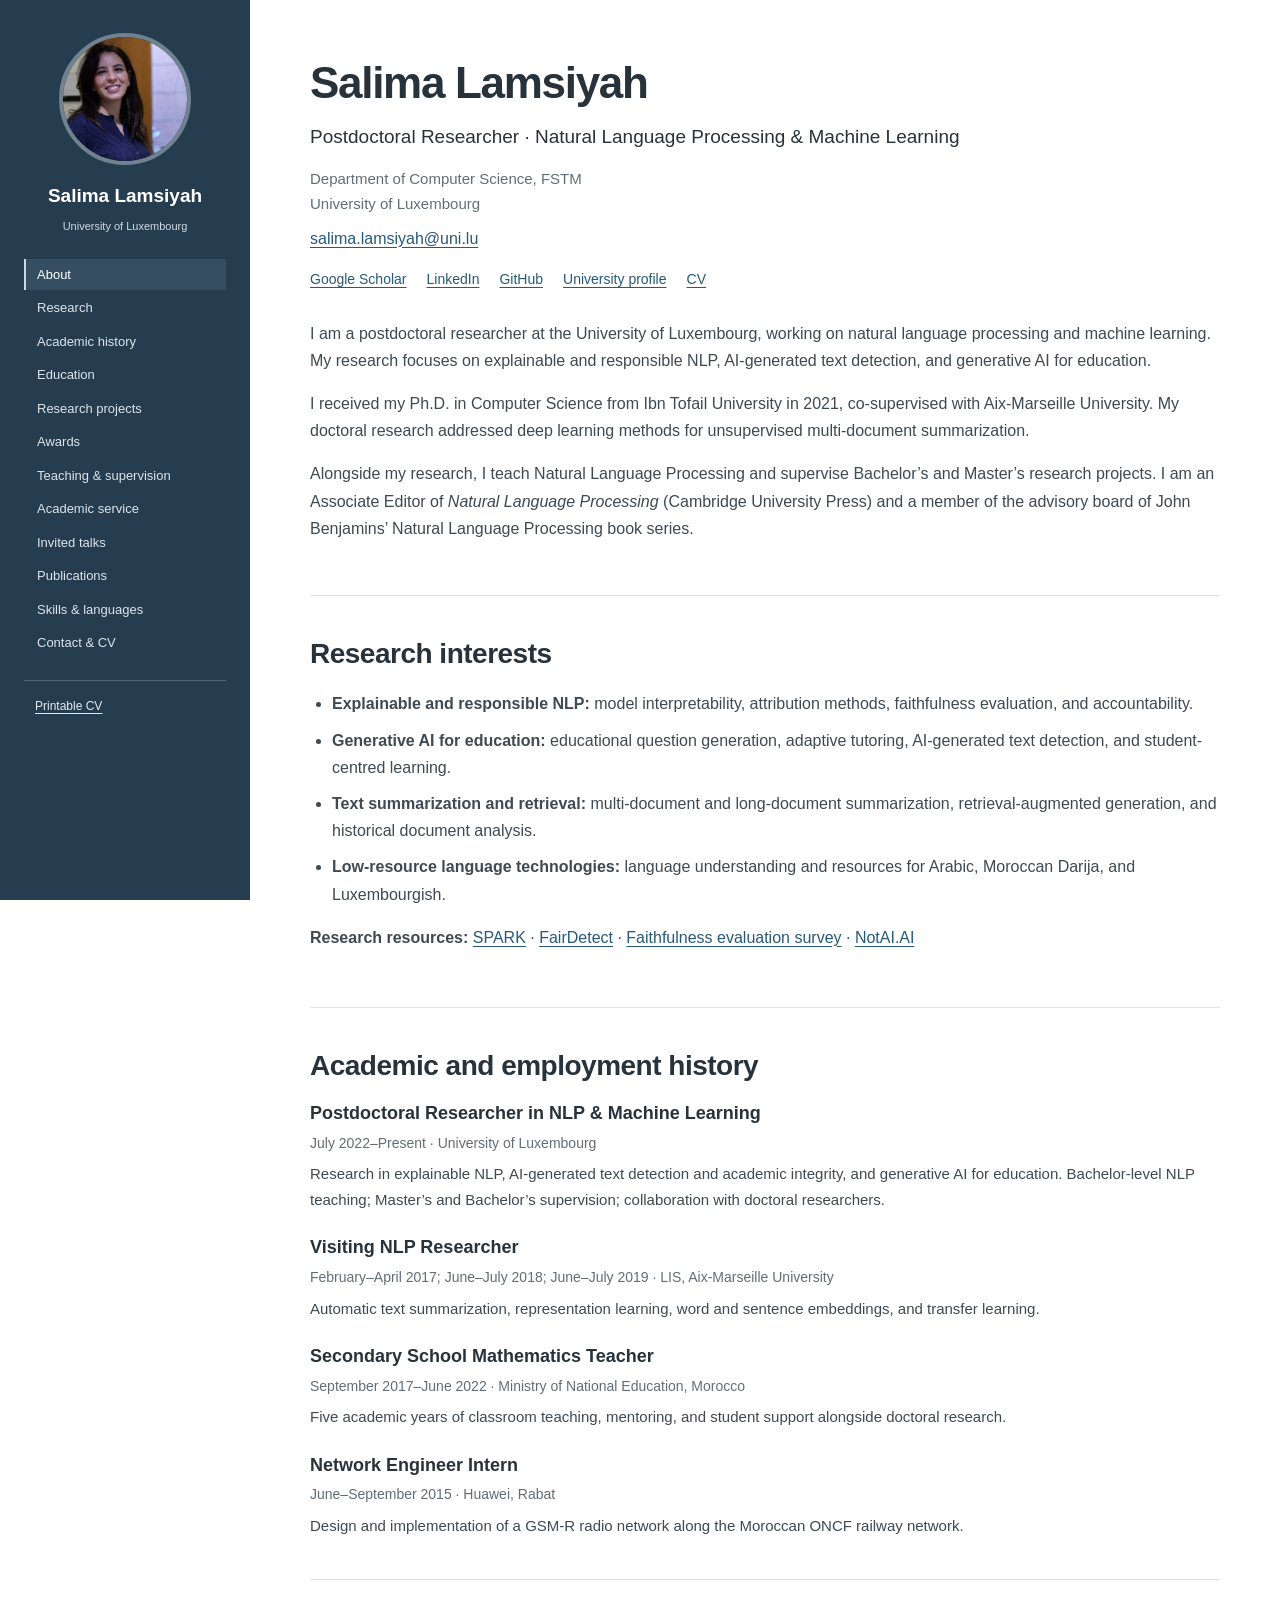
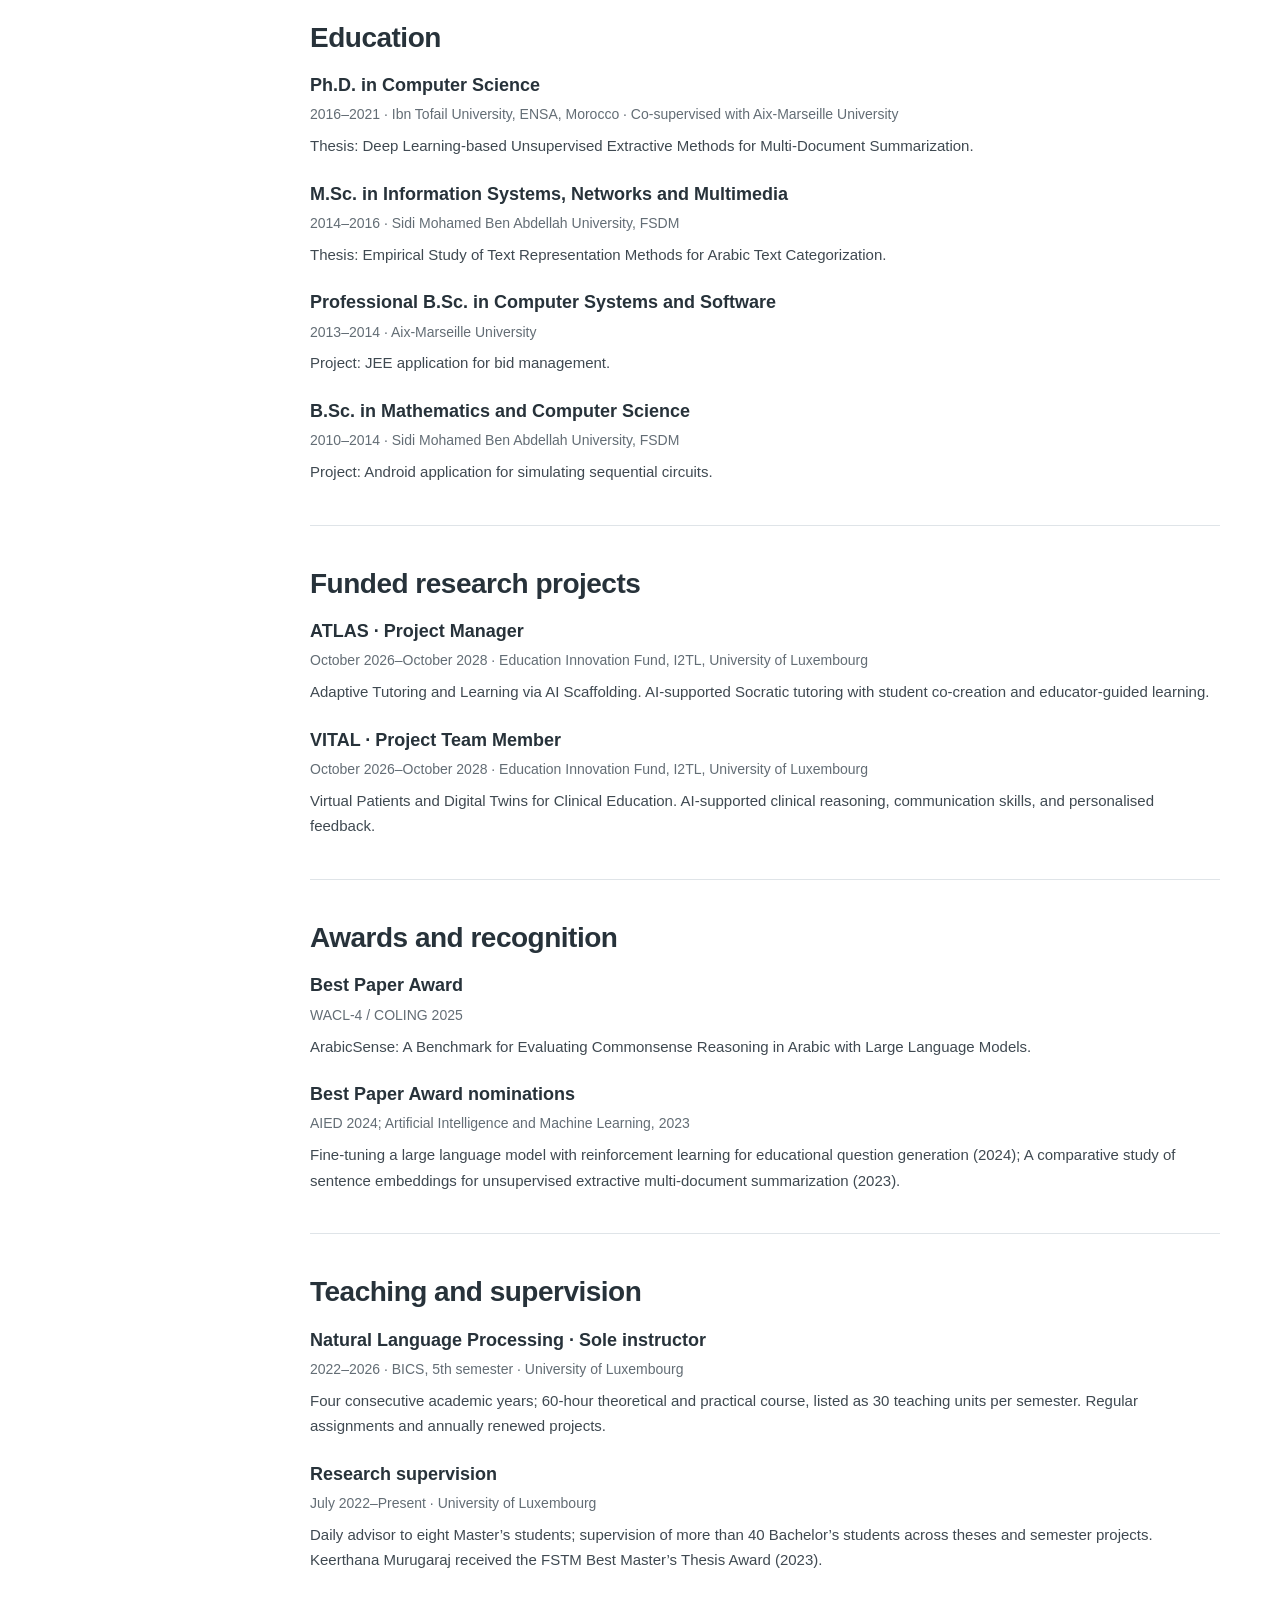
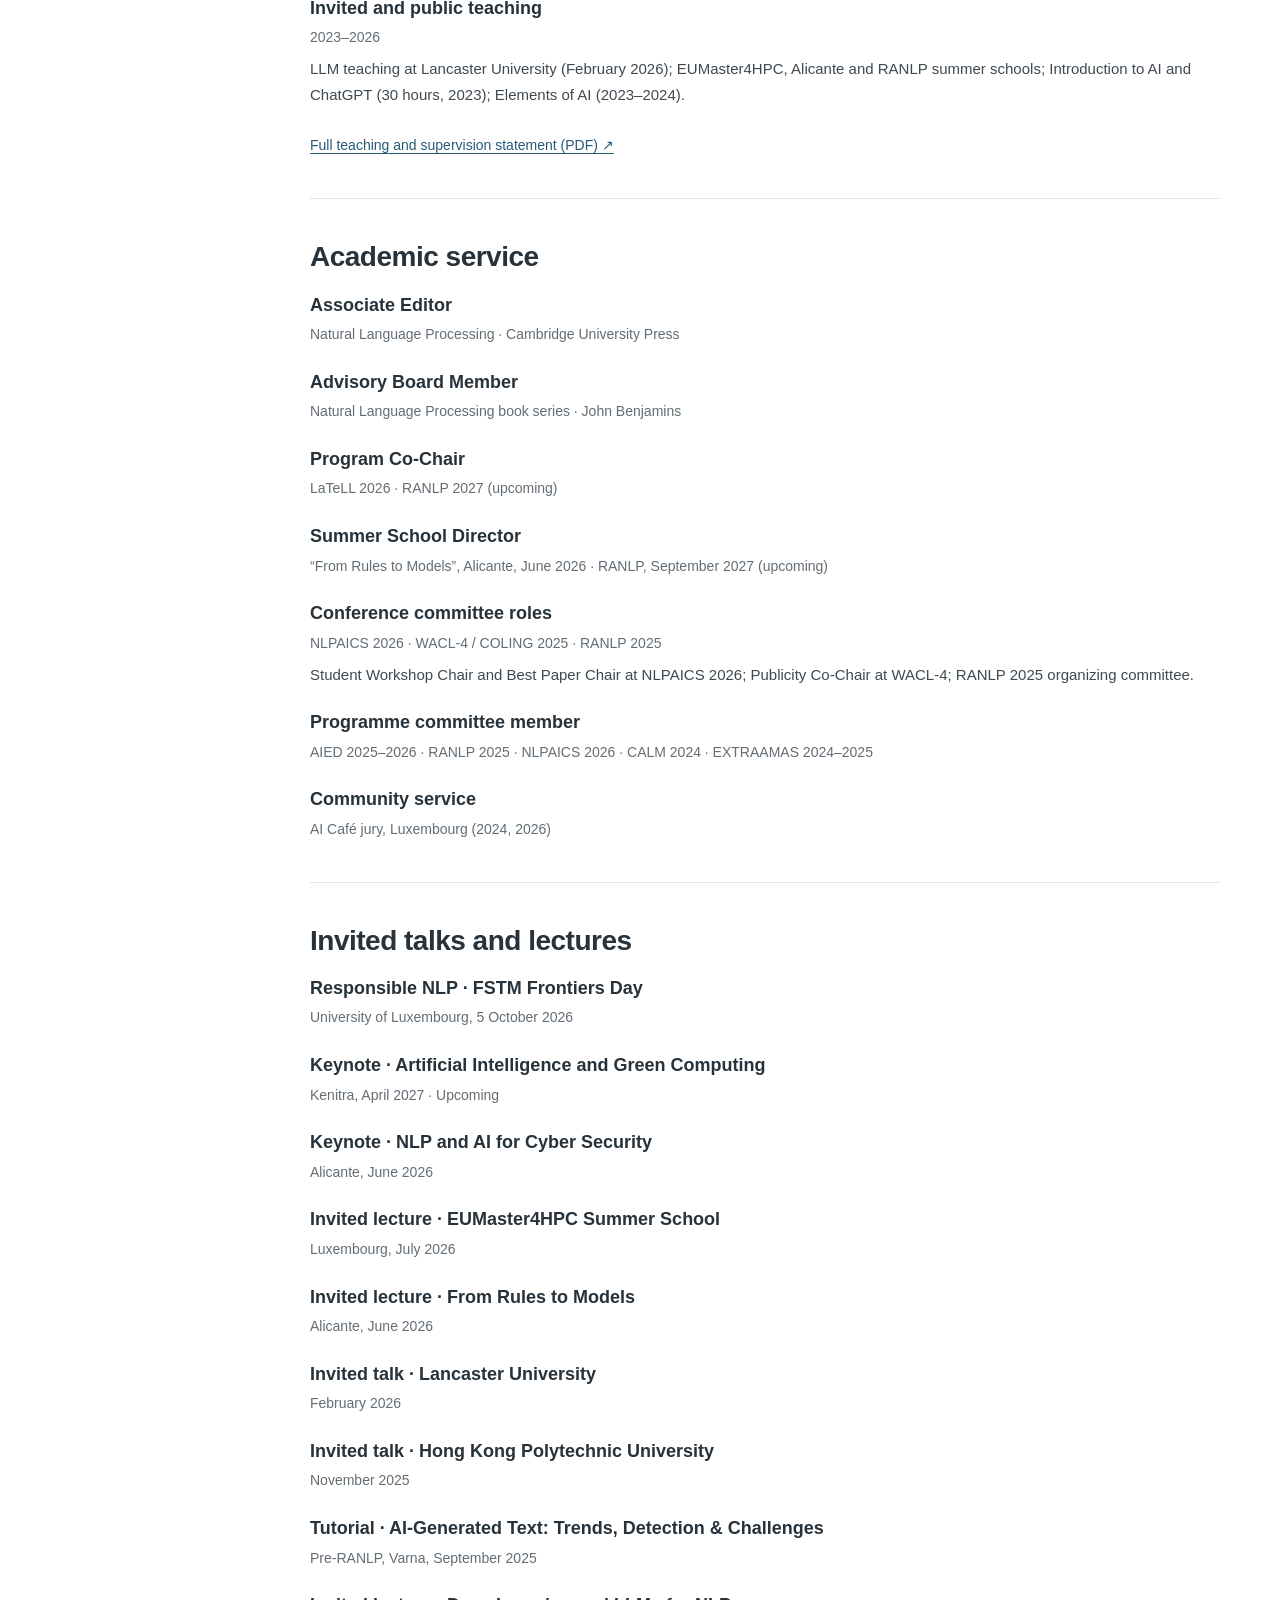
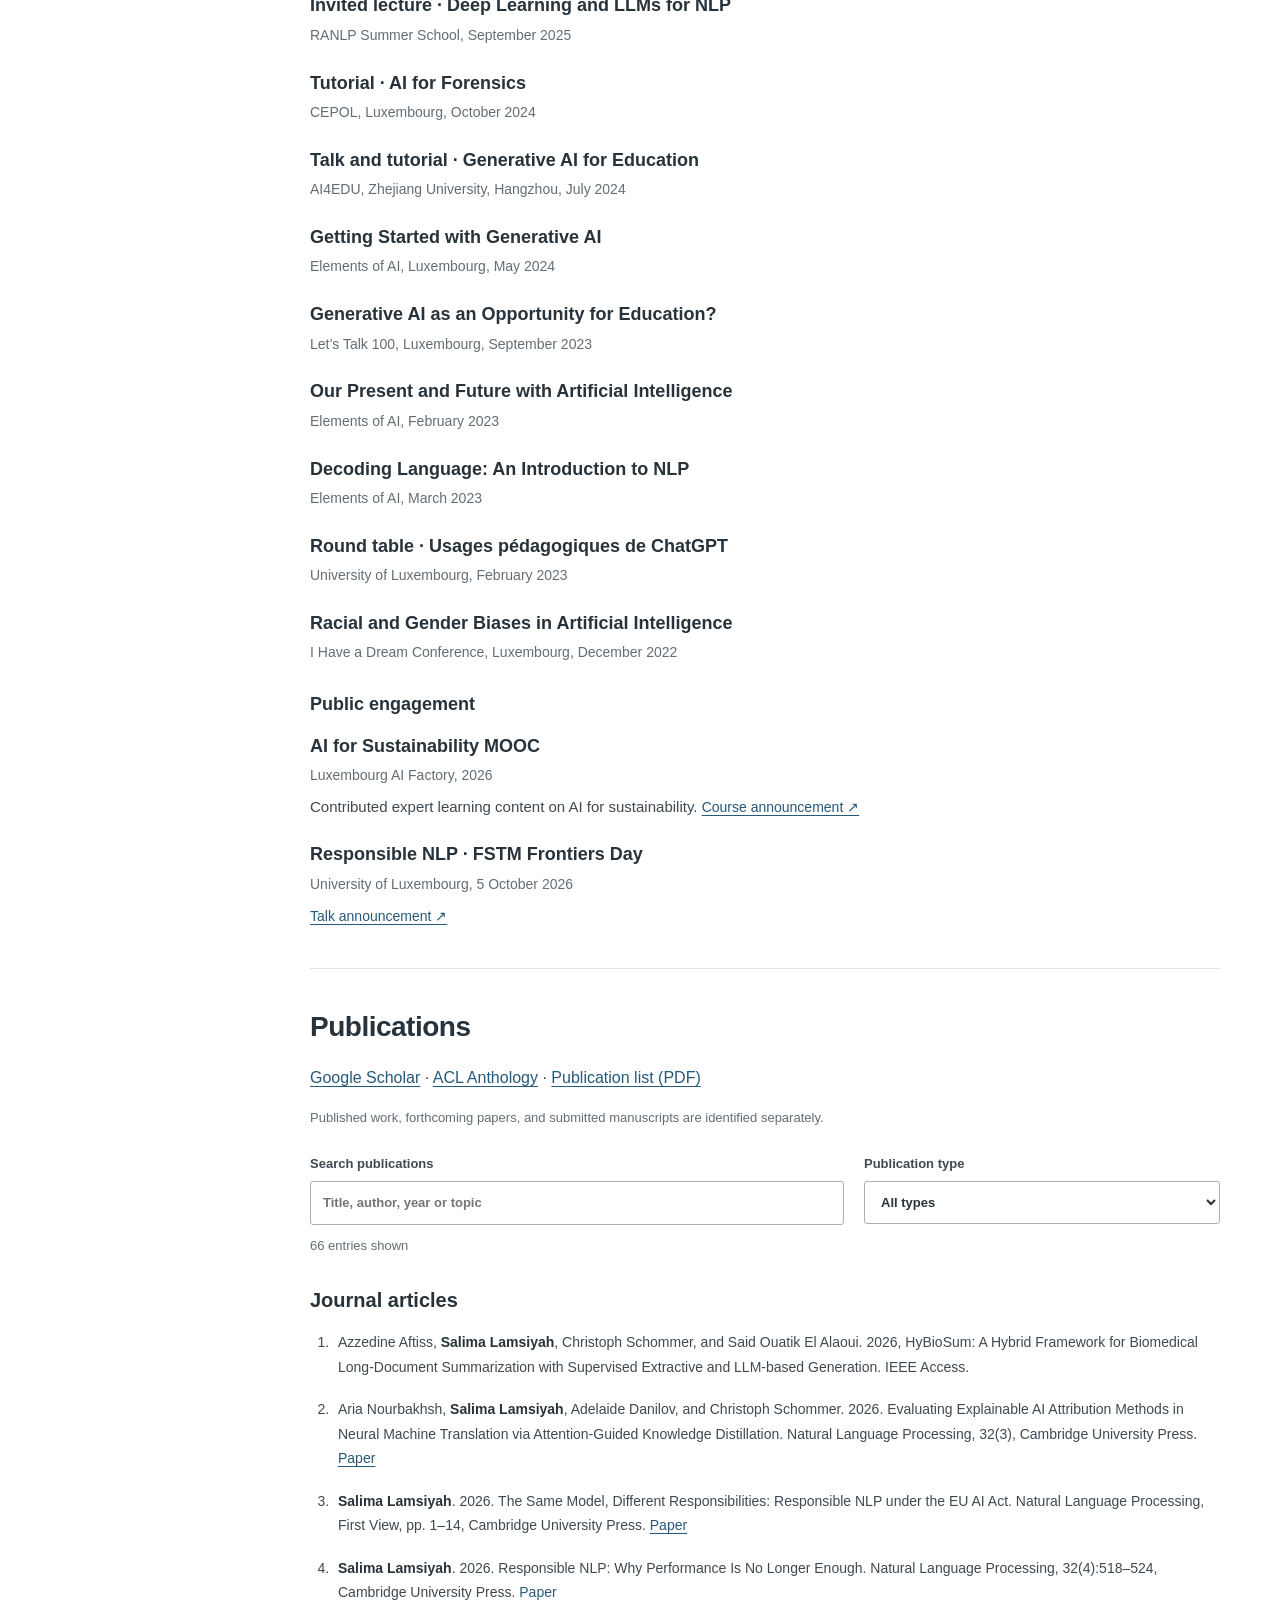
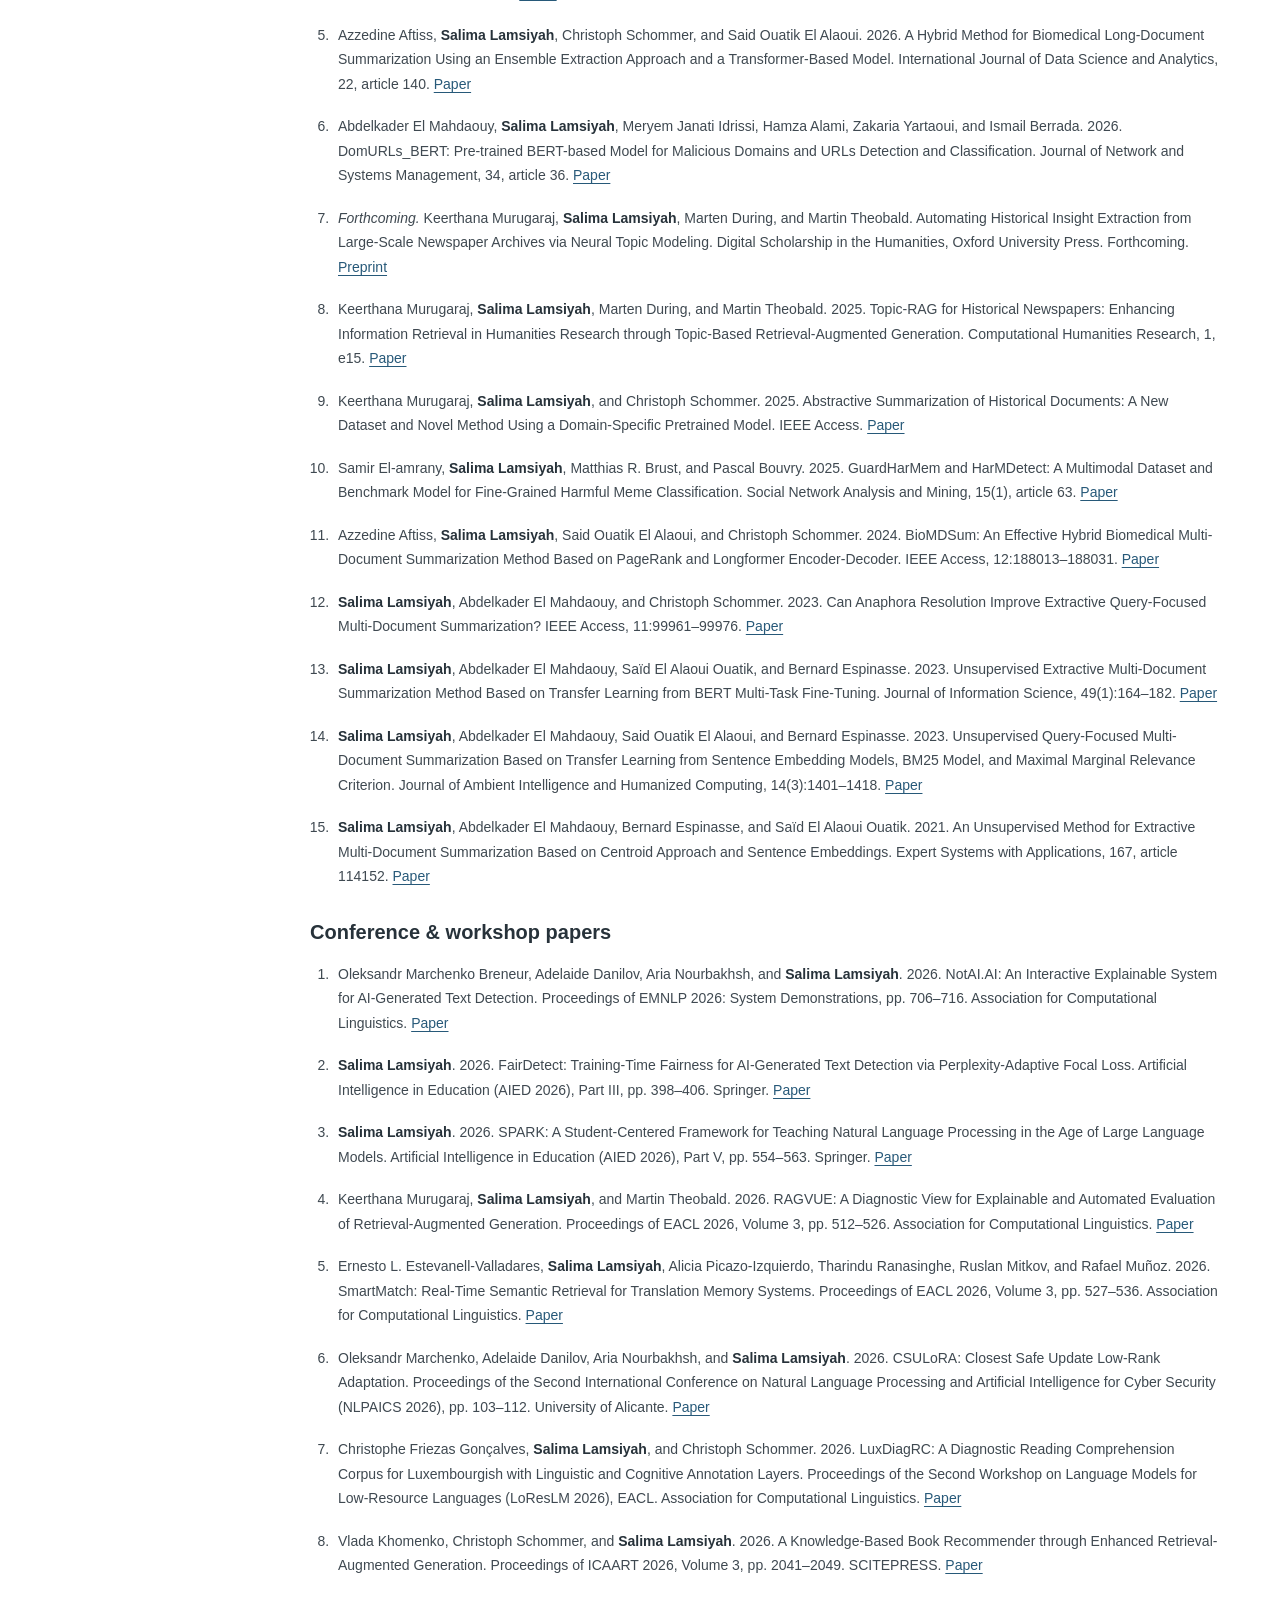
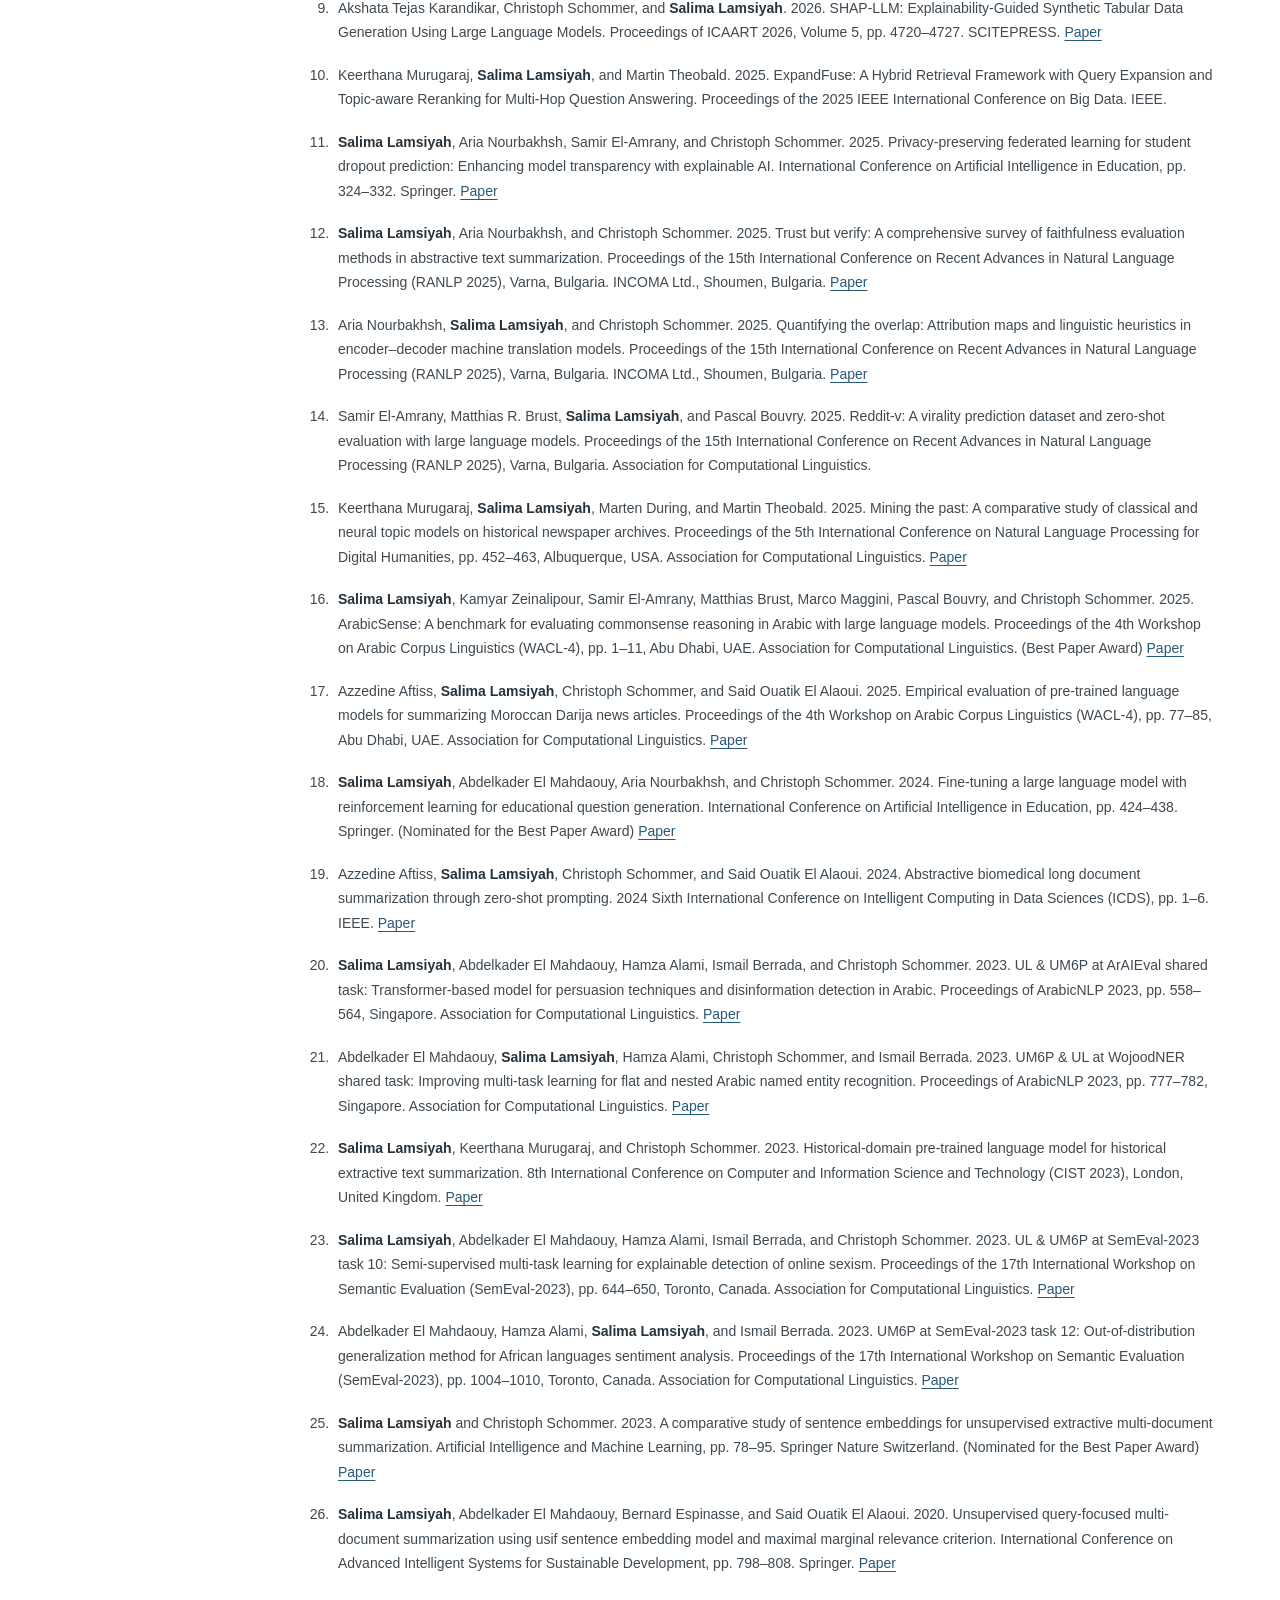
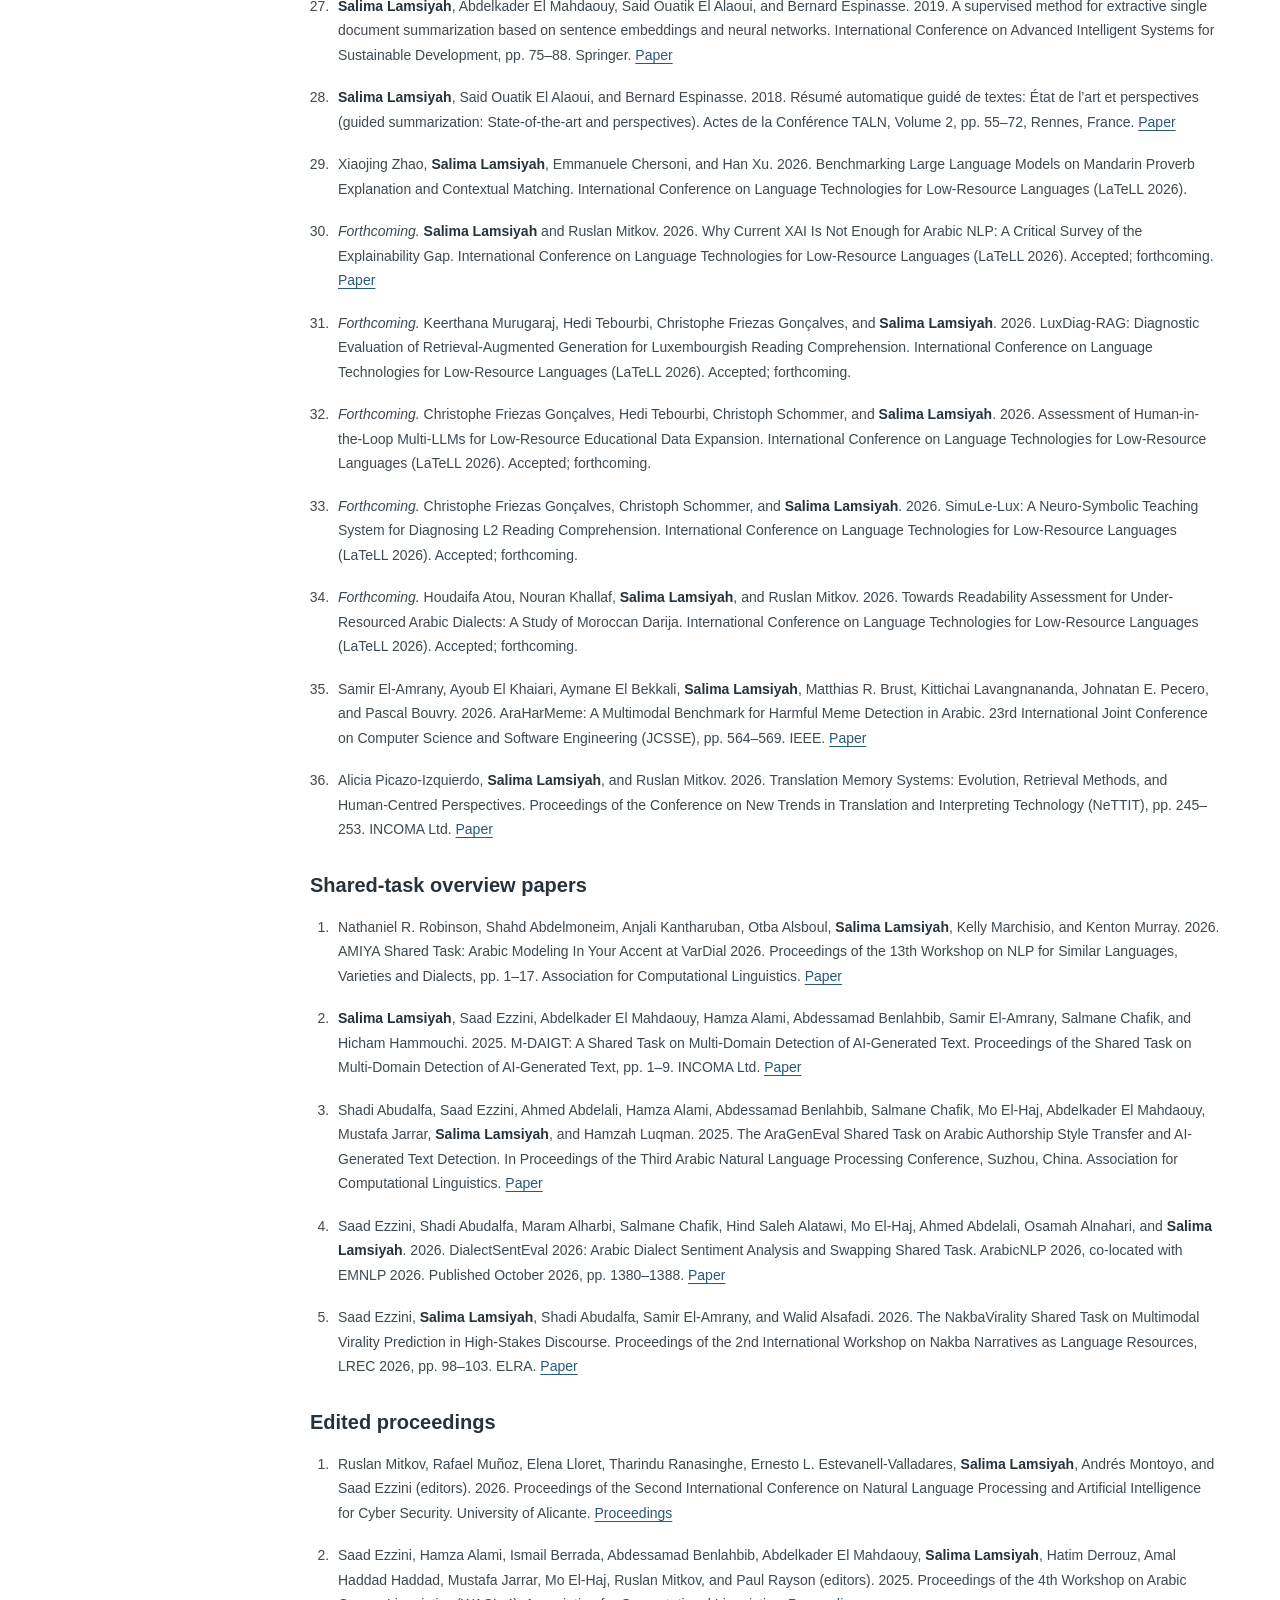
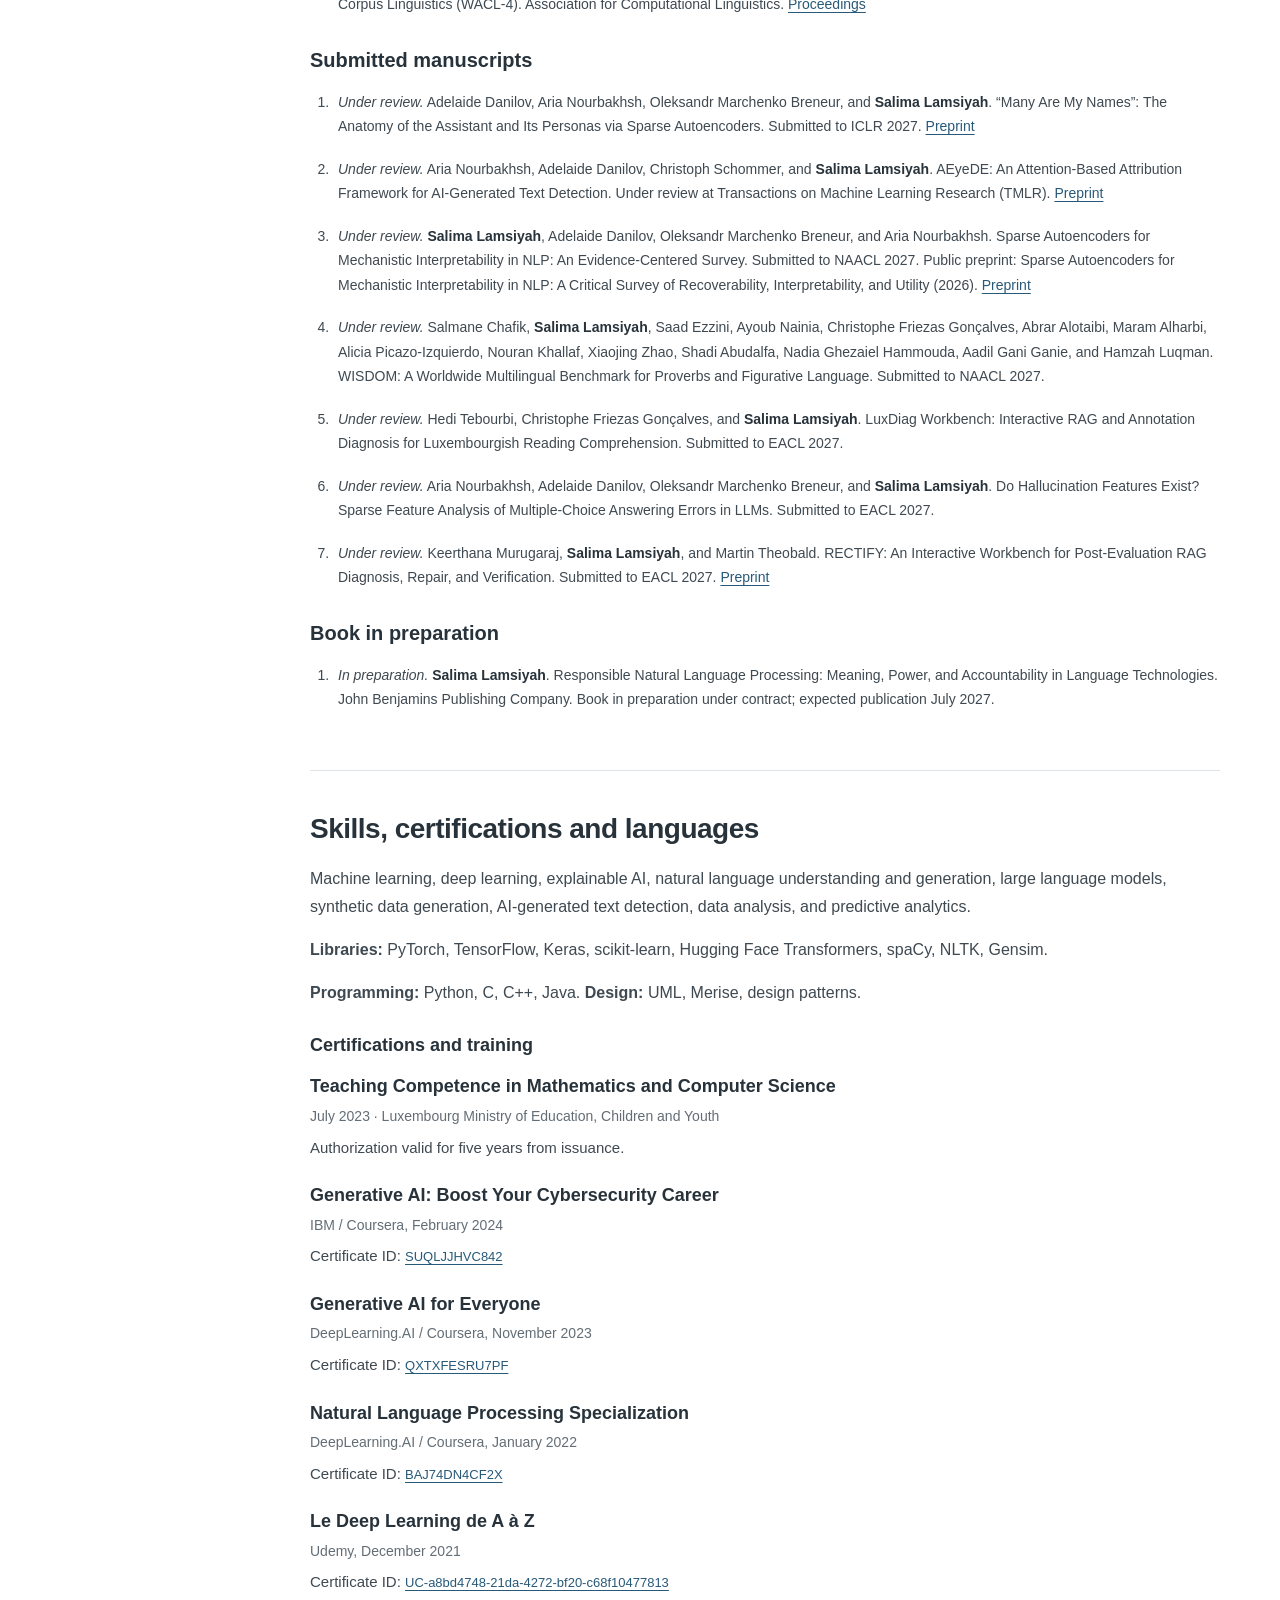
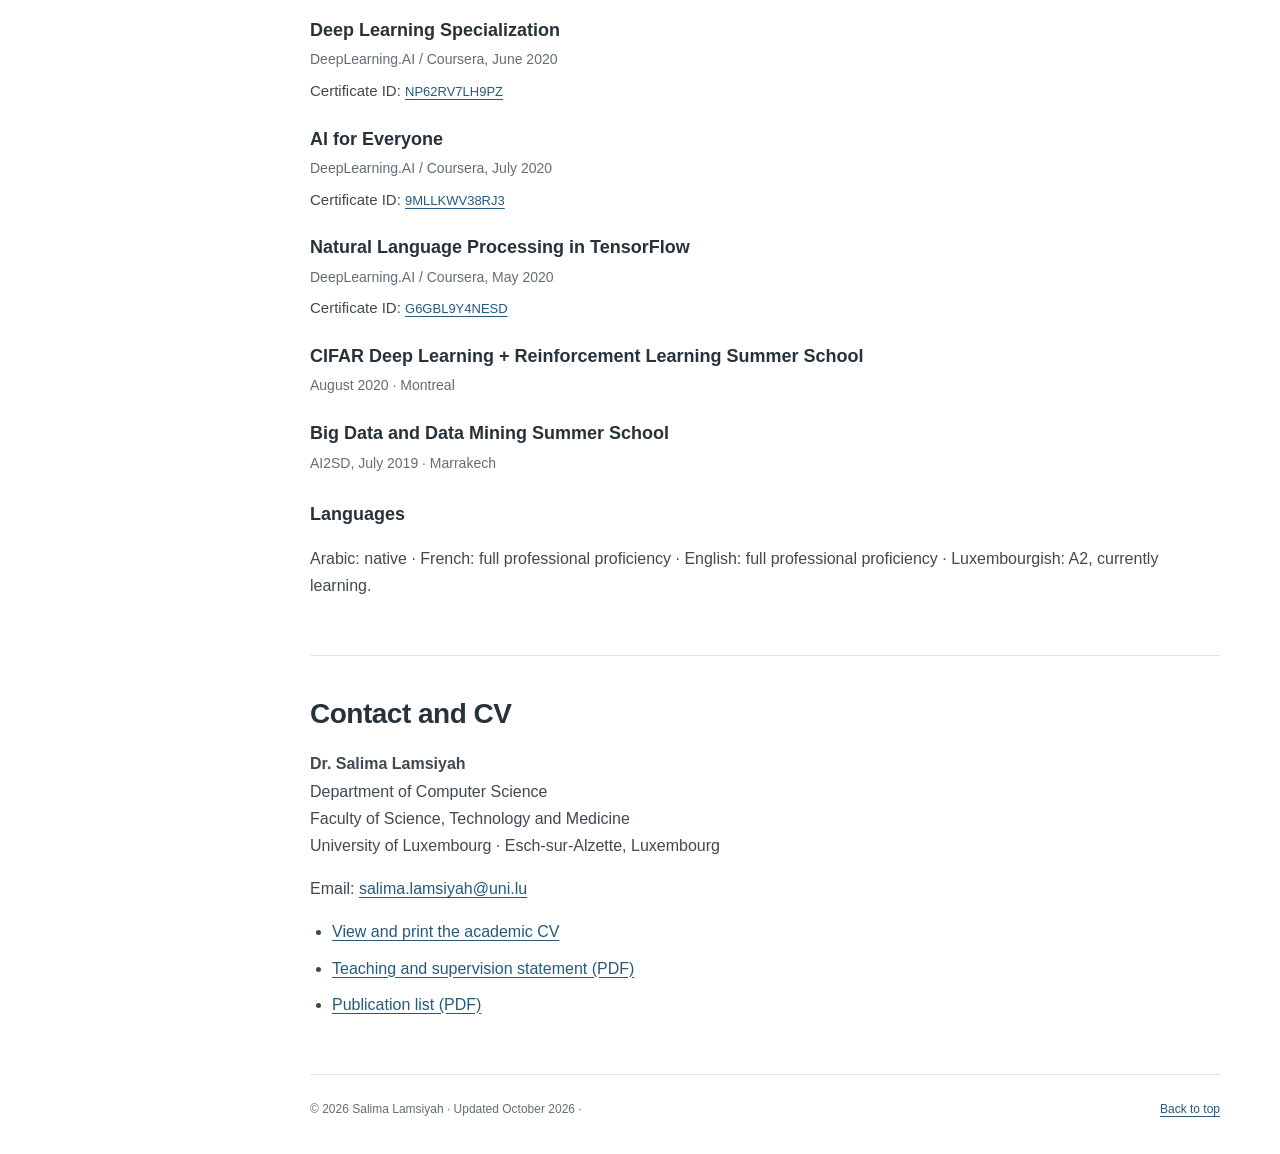
==== commit 169ee844: "Update public bibliography and add certificate verification links" ====
--- a/index.html
+++ b/index.html
@@ -1 +1 @@
-<!doctype html><html lang="en"><head><meta charset="utf-8"><meta name="viewport" content="width=device-width,initial-scale=1"><title>Salima Lamsiyah | Academic website</title><meta name="description" content="Academic website of Dr. Salima Lamsiyah, NLP and machine learning researcher at the University of Luxembourg. Research, publications, teaching and academic service."><meta name="theme-color" content="#263d50"><link rel="canonical" href="https://lamsiyah.github.io/salimalamsiyah.github.io/"><meta property="og:title" content="Salima Lamsiyah | Academic website"><meta property="og:type" content="website"><meta property="og:image" content="https://lamsiyah.github.io/salimalamsiyah.github.io/assets/salima-lamsiyah.jpg"><link rel="icon" href="assets/favicon.svg" type="image/svg+xml"><link rel="stylesheet" href="styles.css?v=2"><script src="site.js?v=2" defer></script></head><body><a class="skip" href="#main">Skip to content</a><aside class="sidebar"><a class="profile" href="index.html#about"><span class="photo"><img src="assets/salima-lamsiyah.jpg" alt="Salima Lamsiyah" width="1067" height="1600"></span><span class="sidebar-name">Salima Lamsiyah</span></a><p class="sidebar-affiliation">University of Luxembourg</p><button class="menu-toggle" aria-expanded="false" aria-controls="navigation">Sections <span aria-hidden="true">☰</span></button><nav id="navigation" aria-label="Sections"><a href="#about">About</a><a href="#research">Research</a><a href="#experience">Academic history</a><a href="#education">Education</a><a href="#projects">Research projects</a><a href="#awards">Awards</a><a href="#teaching">Teaching & supervision</a><a href="#service">Academic service</a><a href="#talks">Invited talks</a><a href="#publications">Publications</a><a href="#skills">Skills & languages</a><a href="#contact">Contact & CV</a></nav><a class="sidebar-cv" href="cv.html">Printable CV</a></aside><main id="main"><section class="academic-section intro" id="about"><h1>Salima Lamsiyah</h1><p class="position">Postdoctoral Researcher · Natural Language Processing &amp; Machine Learning</p><p class="affiliation">Department of Computer Science, FSTM<br>University of Luxembourg</p><p><a href="mailto:salima.lamsiyah@uni.lu">salima.lamsiyah@uni.lu</a></p><p class="profile-links"><a href="https://scholar.google.com/citations?user=OawQSiAAAAAJ&hl=en">Google Scholar</a><a href="https://www.linkedin.com/in/salima-lamsiyah-9a772971/">LinkedIn</a><a href="https://github.com/lamsiyah">GitHub</a><a href="https://www.uni.lu/fstm-en/blog/people/salima-lamsiyah/">University profile</a><a href="cv.html">CV</a></p><p>I am a postdoctoral researcher at the University of Luxembourg, working on natural language processing and machine learning. My research focuses on explainable and responsible NLP, AI-generated text detection, and generative AI for education.</p><p>I received my Ph.D. in Computer Science from Ibn Tofail University in 2021, co-supervised with Aix-Marseille University. My doctoral research addressed deep learning methods for unsupervised multi-document summarization.</p><p>Alongside my research, I teach Natural Language Processing and supervise Bachelor’s and Master’s research projects. I am an Associate Editor of <em>Natural Language Processing</em> (Cambridge University Press) and a member of the advisory board of John Benjamins’ Natural Language Processing book series.</p></section><section class="academic-section" id="research"><h2>Research interests</h2><ul><li><strong>Explainable and responsible NLP:</strong> model interpretability, attribution methods, faithfulness evaluation, and accountability.</li><li><strong>Generative AI for education:</strong> educational question generation, adaptive tutoring, AI-generated text detection, and student-centred learning.</li><li><strong>Text summarization and retrieval:</strong> multi-document and long-document summarization, retrieval-augmented generation, and historical document analysis.</li><li><strong>Low-resource language technologies:</strong> language understanding and resources for Arabic, Moroccan Darija, and Luxembourgish.</li></ul><p><strong>Research resources:</strong> <a href="https://github.com/lamsiyah/SPARK-Framework">SPARK</a> · <a href="https://github.com/lamsiyah/FairDetect">FairDetect</a> · <a href="https://github.com/lamsiyah/faithfulness-eval-summarization">Faithfulness evaluation survey</a> · <a href="https://github.com/Oleksandr-MB/EMNLP2026DEMO_NotAI.AI">NotAI.AI</a></p></section><section class="academic-section" id="experience"><h2>Academic and employment history</h2><article class="cv-item"><h3>Postdoctoral Researcher in NLP & Machine Learning</h3><p class="paper-meta">July 2022–Present · University of Luxembourg</p><p>Research in explainable NLP, AI-generated text detection and academic integrity, and generative AI for education. Bachelor-level NLP teaching; Master’s and Bachelor’s supervision; collaboration with doctoral researchers.</p></article><article class="cv-item"><h3>Visiting NLP Researcher</h3><p class="paper-meta">February–April 2017; June–July 2018; June–July 2019 · LIS, Aix-Marseille University</p><p>Automatic text summarization, representation learning, word and sentence embeddings, and transfer learning.</p></article><article class="cv-item"><h3>Secondary School Mathematics Teacher</h3><p class="paper-meta">September 2017–June 2022 · Ministry of National Education, Morocco</p><p>Five academic years of classroom teaching, mentoring, and student support alongside doctoral research.</p></article><article class="cv-item"><h3>Network Engineer Intern</h3><p class="paper-meta">June–September 2015 · Huawei, Rabat</p><p>Design and implementation of a GSM-R radio network along the Moroccan ONCF railway network.</p></article></section><section class="academic-section" id="education"><h2>Education</h2><article class="cv-item"><h3>Ph.D. in Computer Science</h3><p class="paper-meta">2016–2021 · Ibn Tofail University, ENSA, Morocco · Co-supervised with Aix-Marseille University</p><p>Thesis: Deep Learning-based Unsupervised Extractive Methods for Multi-Document Summarization.</p></article><article class="cv-item"><h3>M.Sc. in Information Systems, Networks and Multimedia</h3><p class="paper-meta">2014–2016 · Sidi Mohamed Ben Abdellah University, FSDM</p><p>Thesis: Empirical Study of Text Representation Methods for Arabic Text Categorization.</p></article><article class="cv-item"><h3>Professional B.Sc. in Computer Systems and Software</h3><p class="paper-meta">2013–2014 · Aix-Marseille University</p><p>Project: JEE application for bid management.</p></article><article class="cv-item"><h3>B.Sc. in Mathematics and Computer Science</h3><p class="paper-meta">2010–2014 · Sidi Mohamed Ben Abdellah University, FSDM</p><p>Project: Android application for simulating sequential circuits.</p></article></section><section class="academic-section" id="projects"><h2>Funded research projects</h2><article class="cv-item"><h3>ATLAS · Project Manager</h3><p class="paper-meta">October 2026–October 2028 · Education Innovation Fund, I2TL, University of Luxembourg</p><p>Adaptive Tutoring and Learning via AI Scaffolding. AI-supported Socratic tutoring with student co-creation and educator-guided learning.</p></article><article class="cv-item"><h3>VITAL · Project Team Member</h3><p class="paper-meta">October 2026–October 2028 · Education Innovation Fund, I2TL, University of Luxembourg</p><p>Virtual Patients and Digital Twins for Clinical Education. AI-supported clinical reasoning, communication skills, and personalised feedback.</p></article></section><section class="academic-section" id="awards"><h2>Awards and recognition</h2><article class="cv-item"><h3>Best Paper Award</h3><p class="paper-meta">WACL-4 / COLING 2025</p><p>ArabicSense: A Benchmark for Evaluating Commonsense Reasoning in Arabic with Large Language Models.</p></article><article class="cv-item"><h3>Best Paper Award nominations</h3><p class="paper-meta">AIED 2024; Artificial Intelligence and Machine Learning, 2023</p><p>Fine-tuning a large language model with reinforcement learning for educational question generation (2024); A comparative study of sentence embeddings for unsupervised extractive multi-document summarization (2023).</p></article></section><section class="academic-section" id="teaching"><h2>Teaching and supervision</h2><article class="cv-item"><h3>Natural Language Processing · Sole instructor</h3><p class="paper-meta">2022–2026 · BICS, 5th semester · University of Luxembourg</p><p>Four consecutive academic years; 60-hour theoretical and practical course, listed as 30 teaching units per semester. Regular assignments and annually renewed projects.</p></article><article class="cv-item"><h3>Research supervision</h3><p class="paper-meta">July 2022–Present · University of Luxembourg</p><p>Daily advisor to eight Master’s students; supervision of more than 40 Bachelor’s students across theses and semester projects. Keerthana Murugaraj received the FSTM Best Master’s Thesis Award (2023).</p></article><article class="cv-item"><h3>Invited and public teaching</h3><p class="paper-meta">2023–2026</p><p>LLM teaching at Lancaster University (February 2026); EUMaster4HPC, Alicante and RANLP summer schools; Introduction to AI and ChatGPT (30 hours, 2023); Elements of AI (2023–2024).</p></article><a class="text-link" href="assets/teaching.pdf">Full teaching and supervision statement (PDF) ↗</a></section><section class="academic-section" id="service"><h2>Academic service</h2><article class="cv-item"><h3>Associate Editor</h3><p class="paper-meta">Natural Language Processing · Cambridge University Press</p></article><article class="cv-item"><h3>Advisory Board Member</h3><p class="paper-meta">Natural Language Processing book series · John Benjamins</p></article><article class="cv-item"><h3>Program Co-Chair</h3><p class="paper-meta">LaTeLL 2026 · RANLP 2027 (upcoming)</p></article><article class="cv-item"><h3>Summer School Director</h3><p class="paper-meta">“From Rules to Models”, Alicante, June 2026 · RANLP, September 2027 (upcoming)</p></article><article class="cv-item"><h3>Conference committee roles</h3><p class="paper-meta">NLPAICS 2026 · WACL-4 / COLING 2025 · RANLP 2025</p><p>Student Workshop Chair and Best Paper Chair at NLPAICS 2026; Publicity Co-Chair at WACL-4; RANLP 2025 organizing committee.</p></article><article class="cv-item"><h3>Programme committee member</h3><p class="paper-meta">AIED 2025–2026 · RANLP 2025 · NLPAICS 2026 · CALM 2024 · EXTRAAMAS 2024–2025</p></article><article class="cv-item"><h3>Community service</h3><p class="paper-meta">AI Café jury, Luxembourg (2024, 2026)</p></article></section><section class="academic-section" id="talks"><h2>Invited talks and lectures</h2><article class="cv-item"><h3>Responsible NLP · FSTM Frontiers Day</h3><p class="paper-meta">University of Luxembourg, 5 October 2026</p></article><article class="cv-item"><h3>Keynote · Artificial Intelligence and Green Computing</h3><p class="paper-meta">Kenitra, April 2027 · Upcoming</p></article><article class="cv-item"><h3>Keynote · NLP and AI for Cyber Security</h3><p class="paper-meta">Alicante, June 2026</p></article><article class="cv-item"><h3>Invited lecture · EUMaster4HPC Summer School</h3><p class="paper-meta">Luxembourg, July 2026</p></article><article class="cv-item"><h3>Invited lecture · From Rules to Models</h3><p class="paper-meta">Alicante, June 2026</p></article><article class="cv-item"><h3>Invited talk · Lancaster University</h3><p class="paper-meta">February 2026</p></article><article class="cv-item"><h3>Invited talk · Hong Kong Polytechnic University</h3><p class="paper-meta">November 2025</p></article><article class="cv-item"><h3>Tutorial · AI-Generated Text: Trends, Detection & Challenges</h3><p class="paper-meta">Pre-RANLP, Varna, September 2025</p></article><article class="cv-item"><h3>Invited lecture · Deep Learning and LLMs for NLP</h3><p class="paper-meta">RANLP Summer School, September 2025</p></article><article class="cv-item"><h3>Tutorial · AI for Forensics</h3><p class="paper-meta">CEPOL, Luxembourg, October 2024</p></article><article class="cv-item"><h3>Talk and tutorial · Generative AI for Education</h3><p class="paper-meta">AI4EDU, Zhejiang University, Hangzhou, July 2024</p></article><article class="cv-item"><h3>Getting Started with Generative AI</h3><p class="paper-meta">Elements of AI, Luxembourg, May 2024</p></article><article class="cv-item"><h3>Generative AI as an Opportunity for Education?</h3><p class="paper-meta">Let’s Talk 100, Luxembourg, September 2023</p></article><article class="cv-item"><h3>Our Present and Future with Artificial Intelligence</h3><p class="paper-meta">Elements of AI, February 2023</p></article><article class="cv-item"><h3>Decoding Language: An Introduction to NLP</h3><p class="paper-meta">Elements of AI, March 2023</p></article><article class="cv-item"><h3>Round table · Usages pédagogiques de ChatGPT</h3><p class="paper-meta">University of Luxembourg, February 2023</p></article><article class="cv-item"><h3>Racial and Gender Biases in Artificial Intelligence</h3><p class="paper-meta">I Have a Dream Conference, Luxembourg, December 2022</p></article><h3 class="subheading">Public engagement</h3><article class="cv-item"><h3>AI for Sustainability MOOC</h3><p class="paper-meta">Luxembourg AI Factory, 2026</p><p>Contributed expert learning content on AI for sustainability. <a class="text-link" href="https://www.linkedin.com/feed/update/urn:li:ugcPost:7513586176486875137/">Course announcement ↗</a></p></article><article class="cv-item"><h3>Responsible NLP · FSTM Frontiers Day</h3><p class="paper-meta">University of Luxembourg, 5 October 2026</p><p><a class="text-link" href="https://www.linkedin.com/feed/update/urn:li:activity:7519778865804812288/">Talk announcement ↗</a></p></article></section><section class="academic-section" id="publications"><h2>Publications</h2><p><a href="https://scholar.google.com/citations?user=OawQSiAAAAAJ&hl=en">Google Scholar</a> · <a href="https://aclanthology.org/people/salima-lamsiyah/">ACL Anthology</a> · <a href="assets/publications.pdf">Provided publication list (PDF)</a></p><p class="note">Published work, forthcoming papers, and submitted manuscripts are identified separately.</p><div class="publication-tools"><label>Search publications<input id="pub-search" type="search" placeholder="Title, author, year or topic"></label><label>Publication type<select id="pub-category"><option value="all">All types</option><option value="journal">Journal articles</option><option value="conference">Conference & workshop papers</option><option value="shared">Shared-task overview papers</option><option value="edited">Edited proceedings</option><option value="submitted">Submitted manuscripts</option><option value="book">Book in preparation</option></select></label></div><p id="result-count" class="note" aria-live="polite">68 entries</p><p id="no-results" hidden>No matching publications. Try another search or choose all types.</p><section class="pub-group" data-group="journal"><h3>Journal articles</h3><ol class="publication-list"><li class="pub-item" data-category="journal" data-status="Published"><p>Azzedine Aftiss, <strong>Salima Lamsiyah</strong>, Christoph Schommer, and Said Ouatik El Alaoui. 2026, HyBioSum: A Hybrid Framework for Biomedical Long-Document Summarization with Supervised Extractive and LLM-based Generation. IEEE Access. </p></li><li class="pub-item" data-category="journal" data-status="Published"><p>Aria Nourbakhsh, <strong>Salima Lamsiyah</strong>, Adelaide Danilov, and Christoph Schommer. 2026. Evaluating Explainable AI Attribution Methods in Neural Machine Translation via Attention-Guided Knowledge Distillation. Natural Language Processing, 32(3), Cambridge University Press. <a href="https://doi.org/10.1017/nlp.2026.10028">Paper</a></p></li><li class="pub-item" data-category="journal" data-status="Published"><p><strong>Salima Lamsiyah</strong>.  2026. The Same Model, Different Responsibilities: Responsible NLP under the EU AI Act. Natural Language Processing, First View, pp. 1–14, Cambridge University Press. <a href="https://doi.org/10.1017/nlp.2026.10036">Paper</a></p></li><li class="pub-item" data-category="journal" data-status="Published"><p><strong>Salima Lamsiyah</strong>.  2026. Responsible NLP: Why Performance Is No Longer Enough. Natural Language Processing, 32(4):518–524, Cambridge University Press. <a href="https://doi.org/10.1017/nlp.2026.10030">Paper</a></p></li><li class="pub-item" data-category="journal" data-status="Published"><p>Azzedine Aftiss, <strong>Salima Lamsiyah</strong>, Christoph Schommer, and Said Ouatik El Alaoui. 2026. A Hybrid Method for Biomedical Long-Document Summarization Using an Ensemble Extraction Approach and a Transformer-Based Model. International Journal of Data Science and Analytics, 22, article 140. <a href="https://doi.org/10.1007/s41060-026-01119-4">Paper</a></p></li><li class="pub-item" data-category="journal" data-status="Published"><p>Abdelkader El Mahdaouy, <strong>Salima Lamsiyah</strong>, Meryem Janati Idrissi, Hamza Alami, Zakaria Yartaoui, and Ismail Berrada. 2026. DomURLs_BERT: Pre-trained BERT-based Model for Malicious Domains and URLs Detection and Classification. Journal of Network and Systems Management, 34, article 36. <a href="https://doi.org/10.1007/s10922-025-10010-9">Paper</a></p></li><li class="pub-item" data-category="journal" data-status="Forthcoming"><p><span class="pub-status">Forthcoming.</span> Keerthana Murugaraj, <strong>Salima Lamsiyah</strong>, Marten During, and Martin Theobald. Automating Historical Insight Extraction from Large-Scale Newspaper Archives via Neural Topic Modeling. Digital Scholarship in the Humanities, Oxford University Press. Forthcoming. <a href="https://arxiv.org/abs/2512.11635">Preprint</a></p></li><li class="pub-item" data-category="journal" data-status="Published"><p>Keerthana Murugaraj, <strong>Salima Lamsiyah</strong>, Marten During, and Martin Theobald. 2025. Topic-RAG for Historical Newspapers: Enhancing Information Retrieval in Humanities Research through Topic-Based Retrieval-Augmented Generation. Computational Humanities Research, 1, e15. <a href="https://doi.org/10.1017/chr.2025.10018">Paper</a></p></li><li class="pub-item" data-category="journal" data-status="Published"><p>Keerthana Murugaraj, <strong>Salima Lamsiyah</strong>, and Christoph Schommer. 2025. Abstractive Summarization of Historical Documents: A New Dataset and Novel Method Using a Domain-Specific Pretrained Model. IEEE Access. <a href="https://ieeexplore.ieee.org/abstract/document/10838535">Paper</a></p></li><li class="pub-item" data-category="journal" data-status="Published"><p>Samir El-amrany, <strong>Salima Lamsiyah</strong>, Matthias R. Brust, and Pascal Bouvry. 2025. GuardHarMem and HarMDetect: A Multimodal Dataset and Benchmark Model for Fine-Grained Harmful Meme Classification. Social Network Analysis and Mining, 15(1), article 63. <a href="https://doi.org/10.1007/s13278-025-01475-2">Paper</a></p></li><li class="pub-item" data-category="journal" data-status="Published"><p>Azzedine Aftiss, <strong>Salima Lamsiyah</strong>, Said Ouatik El Alaoui, and Christoph Schommer. 2024. BioMDSum: An Effective Hybrid Biomedical Multi-Document Summarization Method Based on PageRank and Longformer Encoder-Decoder. IEEE Access, 12:188013–188031. <a href="https://ieeexplore.ieee.org/abstract/document/10788713">Paper</a></p></li><li class="pub-item" data-category="journal" data-status="Published"><p><strong>Salima Lamsiyah</strong>, Abdelkader El Mahdaouy, and Christoph Schommer. 2023. Can Anaphora Resolution Improve Extractive Query-Focused Multi-Document Summarization? IEEE Access, 11:99961–99976. <a href="https://ieeexplore.ieee.org/abstract/document/10247528">Paper</a></p></li><li class="pub-item" data-category="journal" data-status="Published"><p><strong>Salima Lamsiyah</strong>, Abdelkader El Mahdaouy, Saïd El Alaoui Ouatik, and Bernard Espinasse. 2023. Unsupervised Extractive Multi-Document Summarization Method Based on Transfer Learning from BERT Multi-Task Fine-Tuning. Journal of Information Science, 49(1):164–182. <a href="https://doi.org/10.1177/0165551521990616">Paper</a></p></li><li class="pub-item" data-category="journal" data-status="Published"><p><strong>Salima Lamsiyah</strong>, Abdelkader El Mahdaouy, Said Ouatik El Alaoui, and Bernard Espinasse. 2023. Unsupervised Query-Focused Multi-Document Summarization Based on Transfer Learning from Sentence Embedding Models, BM25 Model, and Maximal Marginal Relevance Criterion. Journal of Ambient Intelligence and Humanized Computing, 14(3):1401–1418. <a href="https://doi.org/10.1007/s12652-021-03165-1">Paper</a></p></li><li class="pub-item" data-category="journal" data-status="Published"><p><strong>Salima Lamsiyah</strong>, Abdelkader El Mahdaouy, Bernard Espinasse, and Saïd El Alaoui Ouatik. 2021. An Unsupervised Method for Extractive Multi-Document Summarization Based on Centroid Approach and Sentence Embeddings. Expert Systems with Applications, 167, article 114152. <a href="https://www.sciencedirect.com/science/article/pii/S0957417420308952">Paper</a></p></li></ol></section><section class="pub-group" data-group="conference"><h3>Conference & workshop papers</h3><ol class="publication-list"><li class="pub-item" data-category="conference" data-status="Published"><p>Oleksandr Marchenko Breneur, Adelaide Danilov, Aria Nourbakhsh, and <strong>Salima Lamsiyah</strong>. 2026. NotAI.AI: An Interactive Explainable System for AI-Generated Text Detection. Proceedings of EMNLP 2026: System Demonstrations, pp. 706–716. Association for Computational Linguistics. <a href="https://aclanthology.org/2026.emnlp-demos.67/">Paper</a></p></li><li class="pub-item" data-category="conference" data-status="Published"><p><strong>Salima Lamsiyah</strong>.  2026. FairDetect: Training-Time Fairness for AI-Generated Text Detection via Perplexity-Adaptive Focal Loss. Artificial Intelligence in Education (AIED 2026), Part III, pp. 398–406. Springer. <a href="https://doi.org/10.1007/978-3-032-29760-0_44">Paper</a></p></li><li class="pub-item" data-category="conference" data-status="Published"><p><strong>Salima Lamsiyah</strong>.  2026. SPARK: A Student-Centered Framework for Teaching Natural Language Processing in the Age of Large Language Models. Artificial Intelligence in Education (AIED 2026), Part V, pp. 554–563. Springer. <a href="https://doi.org/10.1007/978-3-032-29770-9_60">Paper</a></p></li><li class="pub-item" data-category="conference" data-status="Published"><p>Keerthana Murugaraj, <strong>Salima Lamsiyah</strong>, and Martin Theobald. 2026. RAGVUE: A Diagnostic View for Explainable and Automated Evaluation of Retrieval-Augmented Generation. Proceedings of EACL 2026, Volume 3, pp. 512–526. Association for Computational Linguistics. <a href="https://aclanthology.org/2026.eacl-demo.35/">Paper</a></p></li><li class="pub-item" data-category="conference" data-status="Published"><p>Ernesto L. Estevanell-Valladares, <strong>Salima Lamsiyah</strong>, Alicia Picazo-Izquierdo, Tharindu Ranasinghe, Ruslan Mitkov, and Rafael Muñoz. 2026. SmartMatch: Real-Time Semantic Retrieval for Translation Memory Systems. Proceedings of EACL 2026, Volume 3, pp. 527–536. Association for Computational Linguistics. <a href="https://aclanthology.org/2026.eacl-demo.36/">Paper</a></p></li><li class="pub-item" data-category="conference" data-status="Published"><p>Oleksandr Marchenko, Adelaide Danilov, Aria Nourbakhsh, and <strong>Salima Lamsiyah</strong>.  2026. CSULoRA: Closest Safe Update Low-Rank Adaptation. Proceedings of the Second International Conference on Natural Language Processing and Artificial Intelligence for Cyber Security (NLPAICS 2026), pp. 103–112. University of Alicante. <a href="https://aclanthology.org/2026.nlpaics-1.11/">Paper</a></p></li><li class="pub-item" data-category="conference" data-status="Published"><p>Christophe Friezas Gonçalves, <strong>Salima Lamsiyah</strong>, and Christoph Schommer. 2026. LuxDiagRC: A Diagnostic Reading Comprehension Corpus for Luxembourgish with Linguistic and Cognitive Annotation Layers. Proceedings of the Second Workshop on Language Models for Low-Resource Languages (LoResLM 2026), EACL. Association for Computational Linguistics. <a href="https://aclanthology.org/2026.loreslm-1.46/">Paper</a></p></li><li class="pub-item" data-category="conference" data-status="Published"><p>Vlada Khomenko, Christoph Schommer, and <strong>Salima Lamsiyah</strong>.  2026. A Knowledge-Based Book Recommender through Enhanced Retrieval-Augmented Generation. Proceedings of ICAART 2026, Volume 3, pp. 2041–2049. SCITEPRESS. <a href="https://doi.org/10.5220/0014480000004052">Paper</a></p></li><li class="pub-item" data-category="conference" data-status="Published"><p>Akshata Tejas Karandikar, Christoph Schommer, and <strong>Salima Lamsiyah</strong>.  2026. SHAP-LLM: Explainability-Guided Synthetic Tabular Data Generation Using Large Language Models. Proceedings of ICAART 2026, Volume 5, pp. 4720–4727. SCITEPRESS. <a href="https://doi.org/10.5220/0014485700004052">Paper</a></p></li><li class="pub-item" data-category="conference" data-status="Published"><p>Keerthana Murugaraj, <strong>Salima Lamsiyah</strong>, and Martin Theobald. 2025. ExpandFuse: A Hybrid Retrieval Framework with Query Expansion and Topic-aware Reranking for Multi-Hop Question Answering. Proceedings of the 2025 IEEE International Conference on Big Data. IEEE. </p></li><li class="pub-item" data-category="conference" data-status="Published"><p><strong>Salima Lamsiyah</strong>, Aria Nourbakhsh, Samir El-Amrany, and Christoph Schommer. 2025. Privacy-preserving federated learning for student dropout prediction: Enhancing model transparency with explainable AI. International Conference on Artificial Intelligence in Education, pp. 324–332. Springer. <a href="https://link.springer.com/chapter/10.1007/978-3-031-98465-5_41">Paper</a></p></li><li class="pub-item" data-category="conference" data-status="Published"><p><strong>Salima Lamsiyah</strong>, Aria Nourbakhsh, and Christoph Schommer. 2025. Trust but verify: A comprehensive survey of faithfulness evaluation methods in abstractive text summarization. Proceedings of the 15th International Conference on Recent Advances in Natural Language Processing (RANLP 2025), Varna, Bulgaria. INCOMA Ltd., Shoumen, Bulgaria. <a href="https://aclanthology.org/2025.ranlp-1.74/">Paper</a></p></li><li class="pub-item" data-category="conference" data-status="Published"><p>Aria Nourbakhsh, <strong>Salima Lamsiyah</strong>, and Christoph Schommer. 2025. Quantifying the overlap: Attribution maps and linguistic heuristics in encoder–decoder machine translation models. Proceedings of the 15th International Conference on Recent Advances in Natural Language Processing (RANLP 2025), Varna, Bulgaria. INCOMA Ltd., Shoumen, Bulgaria. <a href="https://aclanthology.org/2025.ranlp-1.94/">Paper</a></p></li><li class="pub-item" data-category="conference" data-status="Published"><p>Samir El-Amrany, Matthias R. Brust, <strong>Salima Lamsiyah</strong>, and Pascal Bouvry. 2025. Reddit-v: A virality prediction dataset and zero-shot evaluation with large language models. Proceedings of the 15th International Conference on Recent Advances in Natural Language Processing (RANLP 2025), Varna, Bulgaria. Association for Computational Linguistics. </p></li><li class="pub-item" data-category="conference" data-status="Published"><p>Keerthana Murugaraj, <strong>Salima Lamsiyah</strong>, Marten During, and Martin Theobald. 2025. Mining the past: A comparative study of classical and neural topic models on historical newspaper archives. Proceedings of the 5th International Conference on Natural Language Processing for Digital Humanities, pp. 452–463, Albuquerque, USA. Association for Computational Linguistics. <a href="https://aclanthology.org/2025.nlp4dh-1.39/">Paper</a></p></li><li class="pub-item" data-category="conference" data-status="Published"><p><strong>Salima Lamsiyah</strong>, Kamyar Zeinalipour, Samir El-Amrany, Matthias Brust, Marco Maggini, Pascal Bouvry, and Christoph Schommer. 2025. ArabicSense: A benchmark for evaluating commonsense reasoning in Arabic with large language models. Proceedings of the 4th Workshop on Arabic Corpus Linguistics (WACL-4), pp. 1–11, Abu Dhabi, UAE. Association for Computational Linguistics. (Best Paper Award) <a href="https://aclanthology.org/2025.wacl-1.1.pdf">Paper</a></p></li><li class="pub-item" data-category="conference" data-status="Published"><p>Azzedine Aftiss, <strong>Salima Lamsiyah</strong>, Christoph Schommer, and Said Ouatik El Alaoui. 2025. Empirical evaluation of pre-trained language models for summarizing Moroccan Darija news articles. Proceedings of the 4th Workshop on Arabic Corpus Linguistics (WACL-4), pp. 77–85, Abu Dhabi, UAE. Association for Computational Linguistics. <a href="https://aclanthology.org/2025.wacl-1.9.pdf">Paper</a></p></li><li class="pub-item" data-category="conference" data-status="Published"><p><strong>Salima Lamsiyah</strong>, Abdelkader El Mahdaouy, Aria Nourbakhsh, and Christoph Schommer. 2024. Fine-tuning a large language model with reinforcement learning for educational question generation. International Conference on Artificial Intelligence in Education, pp. 424–438. Springer. (Nominated for the Best Paper Award) <a href="https://link.springer.com/chapter/10.1007/978-3-031-64302-6_30">Paper</a></p></li><li class="pub-item" data-category="conference" data-status="Published"><p>Azzedine Aftiss, <strong>Salima Lamsiyah</strong>, Christoph Schommer, and Said Ouatik El Alaoui. 2024. Abstractive biomedical long document summarization through zero-shot prompting. 2024 Sixth International Conference on Intelligent Computing in Data Sciences (ICDS), pp. 1–6. IEEE. <a href="https://ieeexplore.ieee.org/abstract/document/10756301">Paper</a></p></li><li class="pub-item" data-category="conference" data-status="Published"><p><strong>Salima Lamsiyah</strong>, Abdelkader El Mahdaouy, Hamza Alami, Ismail Berrada, and Christoph Schommer. 2023. UL &amp; UM6P at ArAIEval shared task: Transformer-based model for persuasion techniques and disinformation detection in Arabic. Proceedings of ArabicNLP 2023, pp. 558–564, Singapore. Association for Computational Linguistics. <a href="https://aclanthology.org/2023.arabicnlp-1.55.pdf">Paper</a></p></li><li class="pub-item" data-category="conference" data-status="Published"><p>Abdelkader El Mahdaouy, <strong>Salima Lamsiyah</strong>, Hamza Alami, Christoph Schommer, and Ismail Berrada. 2023. UM6P &amp; UL at WojoodNER shared task: Improving multi-task learning for flat and nested Arabic named entity recognition. Proceedings of ArabicNLP 2023, pp. 777–782, Singapore. Association for Computational Linguistics. <a href="https://aclanthology.org/2023.arabicnlp-1.87.pdf">Paper</a></p></li><li class="pub-item" data-category="conference" data-status="Published"><p><strong>Salima Lamsiyah</strong>, Keerthana Murugaraj, and Christoph Schommer. 2023. Historical-domain pre-trained language model for historical extractive text summarization. 8th International Conference on Computer and Information Science and Technology (CIST 2023), London, United Kingdom. <a href="https://avestia.com/EECSS2023_Proceedings/files/paper/CIST/CIST_152.pdf">Paper</a></p></li><li class="pub-item" data-category="conference" data-status="Published"><p><strong>Salima Lamsiyah</strong>, Abdelkader El Mahdaouy, Hamza Alami, Ismail Berrada, and Christoph Schommer. 2023. UL &amp; UM6P at SemEval-2023 task 10: Semi-supervised multi-task learning for explainable detection of online sexism. Proceedings of the 17th International Workshop on Semantic Evaluation (SemEval-2023), pp. 644–650, Toronto, Canada. Association for Computational Linguistics. <a href="https://aclanthology.org/2023.semeval-1.88.pdf">Paper</a></p></li><li class="pub-item" data-category="conference" data-status="Published"><p>Abdelkader El Mahdaouy, Hamza Alami, <strong>Salima Lamsiyah</strong>, and Ismail Berrada. 2023. UM6P at SemEval-2023 task 12: Out-of-distribution generalization method for African languages sentiment analysis. Proceedings of the 17th International Workshop on Semantic Evaluation (SemEval-2023), pp. 1004–1010, Toronto, Canada. Association for Computational Linguistics. <a href="https://aclanthology.org/2023.semeval-1.138.pdf">Paper</a></p></li><li class="pub-item" data-category="conference" data-status="Published"><p><strong>Salima Lamsiyah</strong> and Christoph Schommer. 2023. A comparative study of sentence embeddings for unsupervised extractive multi-document summarization. Artificial Intelligence and Machine Learning, pp. 78–95. Springer Nature Switzerland. (Nominated for the Best Paper Award) <a href="https://link.springer.com/chapter/10.1007/978-3-031-39144-6_6">Paper</a></p></li><li class="pub-item" data-category="conference" data-status="Published"><p><strong>Salima Lamsiyah</strong>, Abdelkader El Mahdaouy, Bernard Espinasse, and Said Ouatik El Alaoui. 2020. Unsupervised query-focused multi-document summarization using usif sentence embedding model and maximal marginal relevance criterion. International Conference on Advanced Intelligent Systems for Sustainable Development, pp. 798–808. Springer. <a href="https://link.springer.com/chapter/10.1007/978-3-030-90639-9_66">Paper</a></p></li><li class="pub-item" data-category="conference" data-status="Published"><p><strong>Salima Lamsiyah</strong>, Abdelkader El Mahdaouy, Said Ouatik El Alaoui, and Bernard Espinasse. 2019. A supervised method for extractive single document summarization based on sentence embeddings and neural networks. International Conference on Advanced Intelligent Systems for Sustainable Development, pp. 75–88. Springer. <a href="https://link.springer.com/chapter/10.1007/978-3-030-36674-2_8">Paper</a></p></li><li class="pub-item" data-category="conference" data-status="Published"><p><strong>Salima Lamsiyah</strong>, Said Ouatik El Alaoui, and Bernard Espinasse. 2018. Résumé automatique guidé de textes: État de l’art et perspectives (guided summarization: State-of-the-art and perspectives). Actes de la Conférence TALN, Volume 2, pp. 55–72, Rennes, France. <a href="https://aclanthology.org/2018.jeptalnrecital-recital.5.pdf">Paper</a></p></li><li class="pub-item" data-category="conference" data-status="Published"><p>Xiaojing Zhao, <strong>Salima Lamsiyah</strong>, Emmanuele Chersoni, and Han Xu. 2026. Benchmarking Large Language Models on Mandarin Proverb Explanation and Contextual Matching. International Conference on Language Technologies for Low-Resource Languages (LaTeLL 2026). </p></li><li class="pub-item" data-category="conference" data-status="Forthcoming"><p><span class="pub-status">Forthcoming.</span> <strong>Salima Lamsiyah</strong> and Ruslan Mitkov. 2026. Why Current XAI Is Not Enough for Arabic NLP: A Critical Survey of the Explainability Gap. International Conference on Language Technologies for Low-Resource Languages (LaTeLL 2026). Accepted; forthcoming. <a href="https://arxiv.org/abs/2608.26144">Paper</a></p></li><li class="pub-item" data-category="conference" data-status="Forthcoming"><p><span class="pub-status">Forthcoming.</span> Keerthana Murugaraj, Hedi Tebourbi, Christophe Friezas Gonçalves, and <strong>Salima Lamsiyah</strong>.  2026. LuxDiag-RAG: Diagnostic Evaluation of Retrieval-Augmented Generation for Luxembourgish Reading Comprehension. International Conference on Language Technologies for Low-Resource Languages (LaTeLL 2026). Accepted; forthcoming. </p></li><li class="pub-item" data-category="conference" data-status="Forthcoming"><p><span class="pub-status">Forthcoming.</span> Christophe Friezas Gonçalves, Hedi Tebourbi, Christoph Schommer, and <strong>Salima Lamsiyah</strong>.  2026. Assessment of Human-in-the-Loop Multi-LLMs for Low-Resource Educational Data Expansion. International Conference on Language Technologies for Low-Resource Languages (LaTeLL 2026). Accepted; forthcoming. </p></li><li class="pub-item" data-category="conference" data-status="Forthcoming"><p><span class="pub-status">Forthcoming.</span> Christophe Friezas Gonçalves, Christoph Schommer, and <strong>Salima Lamsiyah</strong>.  2026. SimuLe-Lux: A Neuro-Symbolic Teaching System for Diagnosing L2 Reading Comprehension. International Conference on Language Technologies for Low-Resource Languages (LaTeLL 2026). Accepted; forthcoming. </p></li><li class="pub-item" data-category="conference" data-status="Forthcoming"><p><span class="pub-status">Forthcoming.</span> Houdaifa Atou, Nouran Khallaf, <strong>Salima Lamsiyah</strong>, and Ruslan Mitkov. 2026. Towards Readability Assessment for Under-Resourced Arabic Dialects: A Study of Moroccan Darija. International Conference on Language Technologies for Low-Resource Languages (LaTeLL 2026). Accepted; forthcoming. </p></li><li class="pub-item" data-category="conference" data-status="Published"><p>Samir El-Amrany, Ayoub El Khaiari, Aymane El Bekkali, <strong>Salima Lamsiyah</strong>, Matthias R. Brust, Kittichai Lavangnananda, Johnatan E. Pecero, and Pascal Bouvry. 2026. AraHarMeme: A Multimodal Benchmark for Harmful Meme Detection in Arabic. 23rd International Joint Conference on Computer Science and Software Engineering (JCSSE), pp. 564–569. IEEE. <a href="https://doi.org/10.1109/JCSSE68839.2026.11597005">Paper</a></p></li><li class="pub-item" data-category="conference" data-status="Published"><p>Alicia Picazo-Izquierdo, <strong>Salima Lamsiyah</strong>, and Ruslan Mitkov. 2026. Translation Memory Systems: Evolution, Retrieval Methods, and Human-Centred Perspectives. Proceedings of the Conference on New Trends in Translation and Interpreting Technology (NeTTIT), pp. 245–253. INCOMA Ltd. <a href="https://acl-bg.org/proceedings/2026/NeTTIT%202026/program.html">Paper</a></p></li></ol></section><section class="pub-group" data-group="shared"><h3>Shared-task overview papers</h3><ol class="publication-list"><li class="pub-item" data-category="shared" data-status="Published"><p>Nathaniel R. Robinson, Shahd Abdelmoneim, Anjali Kantharuban, Otba Alsboul, <strong>Salima Lamsiyah</strong>, Kelly Marchisio, and Kenton Murray. 2026. AMIYA Shared Task: Arabic Modeling In Your Accent at VarDial 2026. Proceedings of the 13th Workshop on NLP for Similar Languages, Varieties and Dialects, pp. 1–17. Association for Computational Linguistics. <a href="https://aclanthology.org/2026.vardial-1.1/">Paper</a></p></li><li class="pub-item" data-category="shared" data-status="Published"><p><strong>Salima Lamsiyah</strong>, Saad Ezzini, Abdelkader El Mahdaouy, Hamza Alami, Abdessamad Benlahbib, Samir El-Amrany, Salmane Chafik, and Hicham Hammouchi. 2025. M-DAIGT: A Shared Task on Multi-Domain Detection of AI-Generated Text. Proceedings of the Shared Task on Multi-Domain Detection of AI-Generated Text, pp. 1–9. INCOMA Ltd. <a href="https://aclanthology.org/2025.ranlp-mdaigt.1/">Paper</a></p></li><li class="pub-item" data-category="shared" data-status="Published"><p>Shadi Abudalfa, Saad Ezzini, Ahmed Abdelali, Hamza Alami, Abdessamad Benlahbib, Salmane Chafik, Mo El-Haj, Abdelkader El Mahdaouy, Mustafa Jarrar, <strong>Salima Lamsiyah</strong>, and Hamzah Luqman. 2025. The AraGenEval Shared Task on Arabic Authorship Style Transfer and AI-Generated Text Detection. In Proceedings of the Third Arabic Natural Language Processing Conference, Suzhou, China. Association for Computational Linguistics. <a href="https://aclanthology.org/2025.arabicnlp-sharedtasks.1/">Paper</a></p></li><li class="pub-item" data-category="shared" data-status="Published"><p>Saad Ezzini, Shadi Abudalfa, Maram Alharbi, Salmane Chafik, Hind Saleh Alatawi, Mo El-Haj, Ahmed Abdelali, Osamah Alnahari, and <strong>Salima Lamsiyah</strong>.  2026. DialectSentEval 2026: Arabic Dialect Sentiment Analysis and Swapping Shared Task. ArabicNLP 2026, co-located with EMNLP 2026. Published October 2026, pp. 1380–1388. <a href="https://aclanthology.org/2026.arabicnlp-sharedtasks.172/">Paper</a></p></li><li class="pub-item" data-category="shared" data-status="Published"><p>Saad Ezzini, <strong>Salima Lamsiyah</strong>, Shadi Abudalfa, Samir El-Amrany, and Walid Alsafadi. 2026. The NakbaVirality Shared Task on Multimodal Virality Prediction in High-Stakes Discourse. Proceedings of the 2nd International Workshop on Nakba Narratives as Language Resources, LREC 2026, pp. 98–103. ELRA. <a href="https://doi.org/10.63317/3qkodh8922a6">Paper</a></p></li></ol></section><section class="pub-group" data-group="edited"><h3>Edited proceedings</h3><ol class="publication-list"><li class="pub-item" data-category="edited" data-status="Published"><p>Ruslan Mitkov, Rafael Muñoz, Elena Lloret, Tharindu Ranasinghe, Ernesto L. Estevanell-Valladares, <strong>Salima Lamsiyah</strong>, Andrés Montoyo, and Saad Ezzini (editors). 2026. Proceedings of the Second International Conference on Natural Language Processing and Artificial Intelligence for Cyber Security. University of Alicante. <a href="https://aclanthology.org/2026.nlpaics-1.0/">Proceedings</a></p></li><li class="pub-item" data-category="edited" data-status="Published"><p>Saad Ezzini, Hamza Alami, Ismail Berrada, Abdessamad Benlahbib, Abdelkader El Mahdaouy, <strong>Salima Lamsiyah</strong>, Hatim Derrouz, Amal Haddad Haddad, Mustafa Jarrar, Mo El-Haj, Ruslan Mitkov, and Paul Rayson (editors). 2025. Proceedings of the 4th Workshop on Arabic Corpus Linguistics (WACL-4). Association for Computational Linguistics. <a href="https://aclanthology.org/2025.wacl-1.0/">Proceedings</a></p></li></ol></section><section class="pub-group" data-group="submitted"><h3>Submitted manuscripts</h3><ol class="publication-list"><li class="pub-item" data-category="submitted" data-status="Under review"><p><span class="pub-status">Under review.</span> Adelaide Danilov, Aria Nourbakhsh, Oleksandr Marchenko Breneur, and <strong>Salima Lamsiyah</strong>.  “Many Are My Names”: The Anatomy of the Assistant and Its Personas via Sparse Autoencoders. Submitted to ICLR 2027. <a href="https://arxiv.org/abs/2608.07852">Preprint</a></p></li><li class="pub-item" data-category="submitted" data-status="Under review"><p><span class="pub-status">Under review.</span> Aria Nourbakhsh, Adelaide Danilov, Christoph Schommer, and <strong>Salima Lamsiyah</strong>.  AEyeDE: An Attention-Based Attribution Framework for AI-Generated Text Detection. Under review at Transactions on Machine Learning Research (TMLR). <a href="https://arxiv.org/abs/2606.00016">Preprint</a></p></li><li class="pub-item" data-category="submitted" data-status="Under review"><p><span class="pub-status">Under review.</span> <strong>Salima Lamsiyah</strong>, Adelaide Danilov, Oleksandr Marchenko Breneur, and Aria Nourbakhsh. Sparse Autoencoders for Mechanistic Interpretability in NLP: An Evidence-Centered Survey. Submitted to NAACL 2027. Public preprint: Sparse Autoencoders for Mechanistic Interpretability in NLP: A Critical Survey of Recoverability, Interpretability, and Utility (2026). <a href="https://arxiv.org/abs/2610.20139">Preprint</a></p></li><li class="pub-item" data-category="submitted" data-status="Under review"><p><span class="pub-status">Under review.</span> <strong>Salima Lamsiyah</strong>.  Who Owns the Trajectory? Multi-Owner Federated Learning for Language-Agent Societies. Submitted to AAMAS 2027. </p></li><li class="pub-item" data-category="submitted" data-status="Under review"><p><span class="pub-status">Under review.</span> <strong>Salima Lamsiyah</strong>, Benoit Alcaraz, Aria Nourbakhsh. Can We Tell Why an Agent Disobeyed? Identifiability and Incentive-Compatible Routing in Normative Multi-Agent Systems. Submitted to AAMAS 2027. </p></li><li class="pub-item" data-category="submitted" data-status="Under review"><p><span class="pub-status">Under review.</span> Salmane Chafik, <strong>Salima Lamsiyah</strong>, Saad Ezzini, Ayoub Nainia, Christophe Friezas Gonçalves, Abrar Alotaibi, Maram Alharbi, Alicia Picazo-Izquierdo, Nouran Khallaf, Xiaojing Zhao, Shadi Abudalfa, Nadia Ghezaiel Hammouda, Aadil Gani Ganie, and Hamzah Luqman. WISDOM: A Worldwide Multilingual Benchmark for Proverbs and Figurative Language. Submitted to NAACL 2027. </p></li><li class="pub-item" data-category="submitted" data-status="Under review"><p><span class="pub-status">Under review.</span> Hedi Tebourbi, Christophe Friezas Gonçalves, and <strong>Salima Lamsiyah</strong>.  LuxDiag Workbench: Interactive RAG and Annotation Diagnosis for Luxembourgish Reading Comprehension. Submitted to EACL 2027. </p></li><li class="pub-item" data-category="submitted" data-status="Under review"><p><span class="pub-status">Under review.</span> Aria Nourbakhsh, Adelaide Danilov, Oleksandr Marchenko Breneur, and <strong>Salima Lamsiyah</strong>.  Do Hallucination Features Exist? Sparse Feature Analysis of Multiple-Choice Answering Errors in LLMs. Submitted to EACL 2027. </p></li><li class="pub-item" data-category="submitted" data-status="Under review"><p><span class="pub-status">Under review.</span> Keerthana Murugaraj, <strong>Salima Lamsiyah</strong>, and Martin Theobald. RECTIFY: An Interactive Workbench for Post-Evaluation RAG Diagnosis, Repair, and Verification. Submitted to EACL 2027. <a href="https://arxiv.org/abs/2609.16764">Preprint</a></p></li></ol></section><section class="pub-group" data-group="book"><h3>Book in preparation</h3><ol class="publication-list"><li class="pub-item" data-category="book" data-status="In preparation"><p><span class="pub-status">In preparation.</span> <strong>Salima Lamsiyah</strong>.  Responsible Natural Language Processing: Meaning, Power, and Accountability in Language Technologies. John Benjamins Publishing Company. Book in preparation under contract; expected publication July 2027. </p></li></ol></section></section><section class="academic-section" id="skills"><h2>Skills, certifications and languages</h2><p>Machine learning, deep learning, explainable AI, natural language understanding and generation, large language models, synthetic data generation, AI-generated text detection, data analysis, and predictive analytics.</p><p><strong>Libraries:</strong> PyTorch, TensorFlow, Keras, scikit-learn, Hugging Face Transformers, spaCy, NLTK, Gensim.</p><p><strong>Programming:</strong> Python, C, C++, Java. <strong>Design:</strong> UML, Merise, design patterns.</p><h3 class="subheading">Certifications and training</h3><article class="cv-item"><h3>Teaching Competence in Mathematics and Computer Science</h3><p class="paper-meta">July 2023 · Luxembourg Ministry of Education, Children and Youth</p><p>Authorization valid for five years from issuance.</p></article><article class="cv-item"><h3>Generative AI: Boost Your Cybersecurity Career</h3><p class="paper-meta">IBM / Coursera, February 2024</p></article><article class="cv-item"><h3>Generative AI for Everyone</h3><p class="paper-meta">DeepLearning.AI / Coursera, November 2023</p></article><article class="cv-item"><h3>Natural Language Processing Specialization</h3><p class="paper-meta">DeepLearning.AI / Coursera, January 2022</p></article><article class="cv-item"><h3>Le Deep Learning de A à Z</h3><p class="paper-meta">Udemy, December 2021</p></article><article class="cv-item"><h3>Deep Learning Specialization; AI for Everyone; NLP in TensorFlow</h3><p class="paper-meta">Coursera, 2020</p></article><article class="cv-item"><h3>CIFAR Deep Learning + Reinforcement Learning Summer School</h3><p class="paper-meta">August 2020 · Montreal</p></article><article class="cv-item"><h3>Big Data and Data Mining Summer School</h3><p class="paper-meta">AI2SD, July 2019 · Marrakech</p></article><h3 class="subheading">Languages</h3><p>Arabic: native · French: full professional proficiency · English: full professional proficiency · Luxembourgish: A2, currently learning.</p></section><section class="academic-section" id="contact"><h2>Contact and CV</h2><p><strong>Dr. Salima Lamsiyah</strong><br>Department of Computer Science<br>Faculty of Science, Technology and Medicine<br>University of Luxembourg · Esch-sur-Alzette, Luxembourg</p><p>Email: <a href="mailto:salima.lamsiyah@uni.lu">salima.lamsiyah@uni.lu</a></p><ul><li><a href="cv.html">View and print the academic CV</a></li><li><a href="assets/teaching.pdf">Teaching and supervision statement (PDF)</a></li><li><a href="assets/publications.pdf">Provided publication list (PDF)</a></li></ul></section><footer>© 2026 Salima Lamsiyah · Updated October 2026 · <a href="#main">Back to top</a></footer></main></body></html>+<!doctype html><html lang="en"><head><meta charset="utf-8"><meta name="viewport" content="width=device-width,initial-scale=1"><title>Salima Lamsiyah | Academic website</title><meta name="description" content="Academic website of Dr. Salima Lamsiyah, NLP and machine learning researcher at the University of Luxembourg. Research, publications, teaching and academic service."><meta name="theme-color" content="#263d50"><link rel="canonical" href="https://lamsiyah.github.io/salimalamsiyah.github.io/"><meta property="og:title" content="Salima Lamsiyah | Academic website"><meta property="og:type" content="website"><meta property="og:image" content="https://lamsiyah.github.io/salimalamsiyah.github.io/assets/salima-lamsiyah.jpg"><link rel="icon" href="assets/favicon.svg" type="image/svg+xml"><link rel="stylesheet" href="styles.css?v=3"><script src="site.js?v=2" defer></script></head><body><a class="skip" href="#main">Skip to content</a><aside class="sidebar"><a class="profile" href="index.html#about"><span class="photo"><img src="assets/salima-lamsiyah.jpg" alt="Salima Lamsiyah" width="1067" height="1600"></span><span class="sidebar-name">Salima Lamsiyah</span></a><p class="sidebar-affiliation">University of Luxembourg</p><button class="menu-toggle" aria-expanded="false" aria-controls="navigation">Sections <span aria-hidden="true">☰</span></button><nav id="navigation" aria-label="Sections"><a href="#about">About</a><a href="#research">Research</a><a href="#experience">Academic history</a><a href="#education">Education</a><a href="#projects">Research projects</a><a href="#awards">Awards</a><a href="#teaching">Teaching & supervision</a><a href="#service">Academic service</a><a href="#talks">Invited talks</a><a href="#publications">Publications</a><a href="#skills">Skills & languages</a><a href="#contact">Contact & CV</a></nav><a class="sidebar-cv" href="cv.html">Printable CV</a></aside><main id="main"><section class="academic-section intro" id="about"><h1>Salima Lamsiyah</h1><p class="position">Postdoctoral Researcher · Natural Language Processing &amp; Machine Learning</p><p class="affiliation">Department of Computer Science, FSTM<br>University of Luxembourg</p><p><a href="mailto:salima.lamsiyah@uni.lu">salima.lamsiyah@uni.lu</a></p><p class="profile-links"><a href="https://scholar.google.com/citations?user=OawQSiAAAAAJ&hl=en">Google Scholar</a><a href="https://www.linkedin.com/in/salima-lamsiyah-9a772971/">LinkedIn</a><a href="https://github.com/lamsiyah">GitHub</a><a href="https://www.uni.lu/fstm-en/blog/people/salima-lamsiyah/">University profile</a><a href="cv.html">CV</a></p><p>I am a postdoctoral researcher at the University of Luxembourg, working on natural language processing and machine learning. My research focuses on explainable and responsible NLP, AI-generated text detection, and generative AI for education.</p><p>I received my Ph.D. in Computer Science from Ibn Tofail University in 2021, co-supervised with Aix-Marseille University. My doctoral research addressed deep learning methods for unsupervised multi-document summarization.</p><p>Alongside my research, I teach Natural Language Processing and supervise Bachelor’s and Master’s research projects. I am an Associate Editor of <em>Natural Language Processing</em> (Cambridge University Press) and a member of the advisory board of John Benjamins’ Natural Language Processing book series.</p></section><section class="academic-section" id="research"><h2>Research interests</h2><ul><li><strong>Explainable and responsible NLP:</strong> model interpretability, attribution methods, faithfulness evaluation, and accountability.</li><li><strong>Generative AI for education:</strong> educational question generation, adaptive tutoring, AI-generated text detection, and student-centred learning.</li><li><strong>Text summarization and retrieval:</strong> multi-document and long-document summarization, retrieval-augmented generation, and historical document analysis.</li><li><strong>Low-resource language technologies:</strong> language understanding and resources for Arabic, Moroccan Darija, and Luxembourgish.</li></ul><p><strong>Research resources:</strong> <a href="https://github.com/lamsiyah/SPARK-Framework">SPARK</a> · <a href="https://github.com/lamsiyah/FairDetect">FairDetect</a> · <a href="https://github.com/lamsiyah/faithfulness-eval-summarization">Faithfulness evaluation survey</a> · <a href="https://github.com/Oleksandr-MB/EMNLP2026DEMO_NotAI.AI">NotAI.AI</a></p></section><section class="academic-section" id="experience"><h2>Academic and employment history</h2><article class="cv-item"><h3>Postdoctoral Researcher in NLP & Machine Learning</h3><p class="paper-meta">July 2022–Present · University of Luxembourg</p><p>Research in explainable NLP, AI-generated text detection and academic integrity, and generative AI for education. Bachelor-level NLP teaching; Master’s and Bachelor’s supervision; collaboration with doctoral researchers.</p></article><article class="cv-item"><h3>Visiting NLP Researcher</h3><p class="paper-meta">February–April 2017; June–July 2018; June–July 2019 · LIS, Aix-Marseille University</p><p>Automatic text summarization, representation learning, word and sentence embeddings, and transfer learning.</p></article><article class="cv-item"><h3>Secondary School Mathematics Teacher</h3><p class="paper-meta">September 2017–June 2022 · Ministry of National Education, Morocco</p><p>Five academic years of classroom teaching, mentoring, and student support alongside doctoral research.</p></article><article class="cv-item"><h3>Network Engineer Intern</h3><p class="paper-meta">June–September 2015 · Huawei, Rabat</p><p>Design and implementation of a GSM-R radio network along the Moroccan ONCF railway network.</p></article></section><section class="academic-section" id="education"><h2>Education</h2><article class="cv-item"><h3>Ph.D. in Computer Science</h3><p class="paper-meta">2016–2021 · Ibn Tofail University, ENSA, Morocco · Co-supervised with Aix-Marseille University</p><p>Thesis: Deep Learning-based Unsupervised Extractive Methods for Multi-Document Summarization.</p></article><article class="cv-item"><h3>M.Sc. in Information Systems, Networks and Multimedia</h3><p class="paper-meta">2014–2016 · Sidi Mohamed Ben Abdellah University, FSDM</p><p>Thesis: Empirical Study of Text Representation Methods for Arabic Text Categorization.</p></article><article class="cv-item"><h3>Professional B.Sc. in Computer Systems and Software</h3><p class="paper-meta">2013–2014 · Aix-Marseille University</p><p>Project: JEE application for bid management.</p></article><article class="cv-item"><h3>B.Sc. in Mathematics and Computer Science</h3><p class="paper-meta">2010–2014 · Sidi Mohamed Ben Abdellah University, FSDM</p><p>Project: Android application for simulating sequential circuits.</p></article></section><section class="academic-section" id="projects"><h2>Funded research projects</h2><article class="cv-item"><h3>ATLAS · Project Manager</h3><p class="paper-meta">October 2026–October 2028 · Education Innovation Fund, I2TL, University of Luxembourg</p><p>Adaptive Tutoring and Learning via AI Scaffolding. AI-supported Socratic tutoring with student co-creation and educator-guided learning.</p></article><article class="cv-item"><h3>VITAL · Project Team Member</h3><p class="paper-meta">October 2026–October 2028 · Education Innovation Fund, I2TL, University of Luxembourg</p><p>Virtual Patients and Digital Twins for Clinical Education. AI-supported clinical reasoning, communication skills, and personalised feedback.</p></article></section><section class="academic-section" id="awards"><h2>Awards and recognition</h2><article class="cv-item"><h3>Best Paper Award</h3><p class="paper-meta">WACL-4 / COLING 2025</p><p>ArabicSense: A Benchmark for Evaluating Commonsense Reasoning in Arabic with Large Language Models.</p></article><article class="cv-item"><h3>Best Paper Award nominations</h3><p class="paper-meta">AIED 2024; Artificial Intelligence and Machine Learning, 2023</p><p>Fine-tuning a large language model with reinforcement learning for educational question generation (2024); A comparative study of sentence embeddings for unsupervised extractive multi-document summarization (2023).</p></article></section><section class="academic-section" id="teaching"><h2>Teaching and supervision</h2><article class="cv-item"><h3>Natural Language Processing · Sole instructor</h3><p class="paper-meta">2022–2026 · BICS, 5th semester · University of Luxembourg</p><p>Four consecutive academic years; 60-hour theoretical and practical course, listed as 30 teaching units per semester. Regular assignments and annually renewed projects.</p></article><article class="cv-item"><h3>Research supervision</h3><p class="paper-meta">July 2022–Present · University of Luxembourg</p><p>Daily advisor to eight Master’s students; supervision of more than 40 Bachelor’s students across theses and semester projects. Keerthana Murugaraj received the FSTM Best Master’s Thesis Award (2023).</p></article><article class="cv-item"><h3>Invited and public teaching</h3><p class="paper-meta">2023–2026</p><p>LLM teaching at Lancaster University (February 2026); EUMaster4HPC, Alicante and RANLP summer schools; Introduction to AI and ChatGPT (30 hours, 2023); Elements of AI (2023–2024).</p></article><a class="text-link" href="assets/teaching.pdf">Full teaching and supervision statement (PDF) ↗</a></section><section class="academic-section" id="service"><h2>Academic service</h2><article class="cv-item"><h3>Associate Editor</h3><p class="paper-meta">Natural Language Processing · Cambridge University Press</p></article><article class="cv-item"><h3>Advisory Board Member</h3><p class="paper-meta">Natural Language Processing book series · John Benjamins</p></article><article class="cv-item"><h3>Program Co-Chair</h3><p class="paper-meta">LaTeLL 2026 · RANLP 2027 (upcoming)</p></article><article class="cv-item"><h3>Summer School Director</h3><p class="paper-meta">“From Rules to Models”, Alicante, June 2026 · RANLP, September 2027 (upcoming)</p></article><article class="cv-item"><h3>Conference committee roles</h3><p class="paper-meta">NLPAICS 2026 · WACL-4 / COLING 2025 · RANLP 2025</p><p>Student Workshop Chair and Best Paper Chair at NLPAICS 2026; Publicity Co-Chair at WACL-4; RANLP 2025 organizing committee.</p></article><article class="cv-item"><h3>Programme committee member</h3><p class="paper-meta">AIED 2025–2026 · RANLP 2025 · NLPAICS 2026 · CALM 2024 · EXTRAAMAS 2024–2025</p></article><article class="cv-item"><h3>Community service</h3><p class="paper-meta">AI Café jury, Luxembourg (2024, 2026)</p></article></section><section class="academic-section" id="talks"><h2>Invited talks and lectures</h2><article class="cv-item"><h3>Responsible NLP · FSTM Frontiers Day</h3><p class="paper-meta">University of Luxembourg, 5 October 2026</p></article><article class="cv-item"><h3>Keynote · Artificial Intelligence and Green Computing</h3><p class="paper-meta">Kenitra, April 2027 · Upcoming</p></article><article class="cv-item"><h3>Keynote · NLP and AI for Cyber Security</h3><p class="paper-meta">Alicante, June 2026</p></article><article class="cv-item"><h3>Invited lecture · EUMaster4HPC Summer School</h3><p class="paper-meta">Luxembourg, July 2026</p></article><article class="cv-item"><h3>Invited lecture · From Rules to Models</h3><p class="paper-meta">Alicante, June 2026</p></article><article class="cv-item"><h3>Invited talk · Lancaster University</h3><p class="paper-meta">February 2026</p></article><article class="cv-item"><h3>Invited talk · Hong Kong Polytechnic University</h3><p class="paper-meta">November 2025</p></article><article class="cv-item"><h3>Tutorial · AI-Generated Text: Trends, Detection & Challenges</h3><p class="paper-meta">Pre-RANLP, Varna, September 2025</p></article><article class="cv-item"><h3>Invited lecture · Deep Learning and LLMs for NLP</h3><p class="paper-meta">RANLP Summer School, September 2025</p></article><article class="cv-item"><h3>Tutorial · AI for Forensics</h3><p class="paper-meta">CEPOL, Luxembourg, October 2024</p></article><article class="cv-item"><h3>Talk and tutorial · Generative AI for Education</h3><p class="paper-meta">AI4EDU, Zhejiang University, Hangzhou, July 2024</p></article><article class="cv-item"><h3>Getting Started with Generative AI</h3><p class="paper-meta">Elements of AI, Luxembourg, May 2024</p></article><article class="cv-item"><h3>Generative AI as an Opportunity for Education?</h3><p class="paper-meta">Let’s Talk 100, Luxembourg, September 2023</p></article><article class="cv-item"><h3>Our Present and Future with Artificial Intelligence</h3><p class="paper-meta">Elements of AI, February 2023</p></article><article class="cv-item"><h3>Decoding Language: An Introduction to NLP</h3><p class="paper-meta">Elements of AI, March 2023</p></article><article class="cv-item"><h3>Round table · Usages pédagogiques de ChatGPT</h3><p class="paper-meta">University of Luxembourg, February 2023</p></article><article class="cv-item"><h3>Racial and Gender Biases in Artificial Intelligence</h3><p class="paper-meta">I Have a Dream Conference, Luxembourg, December 2022</p></article><h3 class="subheading">Public engagement</h3><article class="cv-item"><h3>AI for Sustainability MOOC</h3><p class="paper-meta">Luxembourg AI Factory, 2026</p><p>Contributed expert learning content on AI for sustainability. <a class="text-link" href="https://www.linkedin.com/feed/update/urn:li:ugcPost:7513586176486875137/">Course announcement ↗</a></p></article><article class="cv-item"><h3>Responsible NLP · FSTM Frontiers Day</h3><p class="paper-meta">University of Luxembourg, 5 October 2026</p><p><a class="text-link" href="https://www.linkedin.com/feed/update/urn:li:activity:7519778865804812288/">Talk announcement ↗</a></p></article></section><section class="academic-section" id="publications"><h2>Publications</h2><p><a href="https://scholar.google.com/citations?user=OawQSiAAAAAJ&hl=en">Google Scholar</a> · <a href="https://aclanthology.org/people/salima-lamsiyah/">ACL Anthology</a> · <a href="assets/publications.pdf?v=3">Publication list (PDF)</a></p><p class="note">Published work, forthcoming papers, and submitted manuscripts are identified separately.</p><div class="publication-tools"><label>Search publications<input id="pub-search" type="search" placeholder="Title, author, year or topic"></label><label>Publication type<select id="pub-category"><option value="all">All types</option><option value="journal">Journal articles</option><option value="conference">Conference & workshop papers</option><option value="shared">Shared-task overview papers</option><option value="edited">Edited proceedings</option><option value="submitted">Submitted manuscripts</option><option value="book">Book in preparation</option></select></label></div><p id="result-count" class="note" aria-live="polite">66 entries</p><p id="no-results" hidden>No matching publications. Try another search or choose all types.</p><section class="pub-group" data-group="journal"><h3>Journal articles</h3><ol class="publication-list"><li class="pub-item" data-category="journal" data-status="Published"><p>Azzedine Aftiss, <strong>Salima Lamsiyah</strong>, Christoph Schommer, and Said Ouatik El Alaoui. 2026, HyBioSum: A Hybrid Framework for Biomedical Long-Document Summarization with Supervised Extractive and LLM-based Generation. IEEE Access. </p></li><li class="pub-item" data-category="journal" data-status="Published"><p>Aria Nourbakhsh, <strong>Salima Lamsiyah</strong>, Adelaide Danilov, and Christoph Schommer. 2026. Evaluating Explainable AI Attribution Methods in Neural Machine Translation via Attention-Guided Knowledge Distillation. Natural Language Processing, 32(3), Cambridge University Press. <a href="https://doi.org/10.1017/nlp.2026.10028">Paper</a></p></li><li class="pub-item" data-category="journal" data-status="Published"><p><strong>Salima Lamsiyah</strong>.  2026. The Same Model, Different Responsibilities: Responsible NLP under the EU AI Act. Natural Language Processing, First View, pp. 1–14, Cambridge University Press. <a href="https://doi.org/10.1017/nlp.2026.10036">Paper</a></p></li><li class="pub-item" data-category="journal" data-status="Published"><p><strong>Salima Lamsiyah</strong>.  2026. Responsible NLP: Why Performance Is No Longer Enough. Natural Language Processing, 32(4):518–524, Cambridge University Press. <a href="https://doi.org/10.1017/nlp.2026.10030">Paper</a></p></li><li class="pub-item" data-category="journal" data-status="Published"><p>Azzedine Aftiss, <strong>Salima Lamsiyah</strong>, Christoph Schommer, and Said Ouatik El Alaoui. 2026. A Hybrid Method for Biomedical Long-Document Summarization Using an Ensemble Extraction Approach and a Transformer-Based Model. International Journal of Data Science and Analytics, 22, article 140. <a href="https://doi.org/10.1007/s41060-026-01119-4">Paper</a></p></li><li class="pub-item" data-category="journal" data-status="Published"><p>Abdelkader El Mahdaouy, <strong>Salima Lamsiyah</strong>, Meryem Janati Idrissi, Hamza Alami, Zakaria Yartaoui, and Ismail Berrada. 2026. DomURLs_BERT: Pre-trained BERT-based Model for Malicious Domains and URLs Detection and Classification. Journal of Network and Systems Management, 34, article 36. <a href="https://doi.org/10.1007/s10922-025-10010-9">Paper</a></p></li><li class="pub-item" data-category="journal" data-status="Forthcoming"><p><span class="pub-status">Forthcoming.</span> Keerthana Murugaraj, <strong>Salima Lamsiyah</strong>, Marten During, and Martin Theobald. Automating Historical Insight Extraction from Large-Scale Newspaper Archives via Neural Topic Modeling. Digital Scholarship in the Humanities, Oxford University Press. Forthcoming. <a href="https://arxiv.org/abs/2512.11635">Preprint</a></p></li><li class="pub-item" data-category="journal" data-status="Published"><p>Keerthana Murugaraj, <strong>Salima Lamsiyah</strong>, Marten During, and Martin Theobald. 2025. Topic-RAG for Historical Newspapers: Enhancing Information Retrieval in Humanities Research through Topic-Based Retrieval-Augmented Generation. Computational Humanities Research, 1, e15. <a href="https://doi.org/10.1017/chr.2025.10018">Paper</a></p></li><li class="pub-item" data-category="journal" data-status="Published"><p>Keerthana Murugaraj, <strong>Salima Lamsiyah</strong>, and Christoph Schommer. 2025. Abstractive Summarization of Historical Documents: A New Dataset and Novel Method Using a Domain-Specific Pretrained Model. IEEE Access. <a href="https://ieeexplore.ieee.org/abstract/document/10838535">Paper</a></p></li><li class="pub-item" data-category="journal" data-status="Published"><p>Samir El-amrany, <strong>Salima Lamsiyah</strong>, Matthias R. Brust, and Pascal Bouvry. 2025. GuardHarMem and HarMDetect: A Multimodal Dataset and Benchmark Model for Fine-Grained Harmful Meme Classification. Social Network Analysis and Mining, 15(1), article 63. <a href="https://doi.org/10.1007/s13278-025-01475-2">Paper</a></p></li><li class="pub-item" data-category="journal" data-status="Published"><p>Azzedine Aftiss, <strong>Salima Lamsiyah</strong>, Said Ouatik El Alaoui, and Christoph Schommer. 2024. BioMDSum: An Effective Hybrid Biomedical Multi-Document Summarization Method Based on PageRank and Longformer Encoder-Decoder. IEEE Access, 12:188013–188031. <a href="https://ieeexplore.ieee.org/abstract/document/10788713">Paper</a></p></li><li class="pub-item" data-category="journal" data-status="Published"><p><strong>Salima Lamsiyah</strong>, Abdelkader El Mahdaouy, and Christoph Schommer. 2023. Can Anaphora Resolution Improve Extractive Query-Focused Multi-Document Summarization? IEEE Access, 11:99961–99976. <a href="https://ieeexplore.ieee.org/abstract/document/10247528">Paper</a></p></li><li class="pub-item" data-category="journal" data-status="Published"><p><strong>Salima Lamsiyah</strong>, Abdelkader El Mahdaouy, Saïd El Alaoui Ouatik, and Bernard Espinasse. 2023. Unsupervised Extractive Multi-Document Summarization Method Based on Transfer Learning from BERT Multi-Task Fine-Tuning. Journal of Information Science, 49(1):164–182. <a href="https://doi.org/10.1177/0165551521990616">Paper</a></p></li><li class="pub-item" data-category="journal" data-status="Published"><p><strong>Salima Lamsiyah</strong>, Abdelkader El Mahdaouy, Said Ouatik El Alaoui, and Bernard Espinasse. 2023. Unsupervised Query-Focused Multi-Document Summarization Based on Transfer Learning from Sentence Embedding Models, BM25 Model, and Maximal Marginal Relevance Criterion. Journal of Ambient Intelligence and Humanized Computing, 14(3):1401–1418. <a href="https://doi.org/10.1007/s12652-021-03165-1">Paper</a></p></li><li class="pub-item" data-category="journal" data-status="Published"><p><strong>Salima Lamsiyah</strong>, Abdelkader El Mahdaouy, Bernard Espinasse, and Saïd El Alaoui Ouatik. 2021. An Unsupervised Method for Extractive Multi-Document Summarization Based on Centroid Approach and Sentence Embeddings. Expert Systems with Applications, 167, article 114152. <a href="https://www.sciencedirect.com/science/article/pii/S0957417420308952">Paper</a></p></li></ol></section><section class="pub-group" data-group="conference"><h3>Conference & workshop papers</h3><ol class="publication-list"><li class="pub-item" data-category="conference" data-status="Published"><p>Oleksandr Marchenko Breneur, Adelaide Danilov, Aria Nourbakhsh, and <strong>Salima Lamsiyah</strong>. 2026. NotAI.AI: An Interactive Explainable System for AI-Generated Text Detection. Proceedings of EMNLP 2026: System Demonstrations, pp. 706–716. Association for Computational Linguistics. <a href="https://aclanthology.org/2026.emnlp-demos.67/">Paper</a></p></li><li class="pub-item" data-category="conference" data-status="Published"><p><strong>Salima Lamsiyah</strong>.  2026. FairDetect: Training-Time Fairness for AI-Generated Text Detection via Perplexity-Adaptive Focal Loss. Artificial Intelligence in Education (AIED 2026), Part III, pp. 398–406. Springer. <a href="https://doi.org/10.1007/978-3-032-29760-0_44">Paper</a></p></li><li class="pub-item" data-category="conference" data-status="Published"><p><strong>Salima Lamsiyah</strong>.  2026. SPARK: A Student-Centered Framework for Teaching Natural Language Processing in the Age of Large Language Models. Artificial Intelligence in Education (AIED 2026), Part V, pp. 554–563. Springer. <a href="https://doi.org/10.1007/978-3-032-29770-9_60">Paper</a></p></li><li class="pub-item" data-category="conference" data-status="Published"><p>Keerthana Murugaraj, <strong>Salima Lamsiyah</strong>, and Martin Theobald. 2026. RAGVUE: A Diagnostic View for Explainable and Automated Evaluation of Retrieval-Augmented Generation. Proceedings of EACL 2026, Volume 3, pp. 512–526. Association for Computational Linguistics. <a href="https://aclanthology.org/2026.eacl-demo.35/">Paper</a></p></li><li class="pub-item" data-category="conference" data-status="Published"><p>Ernesto L. Estevanell-Valladares, <strong>Salima Lamsiyah</strong>, Alicia Picazo-Izquierdo, Tharindu Ranasinghe, Ruslan Mitkov, and Rafael Muñoz. 2026. SmartMatch: Real-Time Semantic Retrieval for Translation Memory Systems. Proceedings of EACL 2026, Volume 3, pp. 527–536. Association for Computational Linguistics. <a href="https://aclanthology.org/2026.eacl-demo.36/">Paper</a></p></li><li class="pub-item" data-category="conference" data-status="Published"><p>Oleksandr Marchenko, Adelaide Danilov, Aria Nourbakhsh, and <strong>Salima Lamsiyah</strong>.  2026. CSULoRA: Closest Safe Update Low-Rank Adaptation. Proceedings of the Second International Conference on Natural Language Processing and Artificial Intelligence for Cyber Security (NLPAICS 2026), pp. 103–112. University of Alicante. <a href="https://aclanthology.org/2026.nlpaics-1.11/">Paper</a></p></li><li class="pub-item" data-category="conference" data-status="Published"><p>Christophe Friezas Gonçalves, <strong>Salima Lamsiyah</strong>, and Christoph Schommer. 2026. LuxDiagRC: A Diagnostic Reading Comprehension Corpus for Luxembourgish with Linguistic and Cognitive Annotation Layers. Proceedings of the Second Workshop on Language Models for Low-Resource Languages (LoResLM 2026), EACL. Association for Computational Linguistics. <a href="https://aclanthology.org/2026.loreslm-1.46/">Paper</a></p></li><li class="pub-item" data-category="conference" data-status="Published"><p>Vlada Khomenko, Christoph Schommer, and <strong>Salima Lamsiyah</strong>.  2026. A Knowledge-Based Book Recommender through Enhanced Retrieval-Augmented Generation. Proceedings of ICAART 2026, Volume 3, pp. 2041–2049. SCITEPRESS. <a href="https://doi.org/10.5220/0014480000004052">Paper</a></p></li><li class="pub-item" data-category="conference" data-status="Published"><p>Akshata Tejas Karandikar, Christoph Schommer, and <strong>Salima Lamsiyah</strong>.  2026. SHAP-LLM: Explainability-Guided Synthetic Tabular Data Generation Using Large Language Models. Proceedings of ICAART 2026, Volume 5, pp. 4720–4727. SCITEPRESS. <a href="https://doi.org/10.5220/0014485700004052">Paper</a></p></li><li class="pub-item" data-category="conference" data-status="Published"><p>Keerthana Murugaraj, <strong>Salima Lamsiyah</strong>, and Martin Theobald. 2025. ExpandFuse: A Hybrid Retrieval Framework with Query Expansion and Topic-aware Reranking for Multi-Hop Question Answering. Proceedings of the 2025 IEEE International Conference on Big Data. IEEE. </p></li><li class="pub-item" data-category="conference" data-status="Published"><p><strong>Salima Lamsiyah</strong>, Aria Nourbakhsh, Samir El-Amrany, and Christoph Schommer. 2025. Privacy-preserving federated learning for student dropout prediction: Enhancing model transparency with explainable AI. International Conference on Artificial Intelligence in Education, pp. 324–332. Springer. <a href="https://link.springer.com/chapter/10.1007/978-3-031-98465-5_41">Paper</a></p></li><li class="pub-item" data-category="conference" data-status="Published"><p><strong>Salima Lamsiyah</strong>, Aria Nourbakhsh, and Christoph Schommer. 2025. Trust but verify: A comprehensive survey of faithfulness evaluation methods in abstractive text summarization. Proceedings of the 15th International Conference on Recent Advances in Natural Language Processing (RANLP 2025), Varna, Bulgaria. INCOMA Ltd., Shoumen, Bulgaria. <a href="https://aclanthology.org/2025.ranlp-1.74/">Paper</a></p></li><li class="pub-item" data-category="conference" data-status="Published"><p>Aria Nourbakhsh, <strong>Salima Lamsiyah</strong>, and Christoph Schommer. 2025. Quantifying the overlap: Attribution maps and linguistic heuristics in encoder–decoder machine translation models. Proceedings of the 15th International Conference on Recent Advances in Natural Language Processing (RANLP 2025), Varna, Bulgaria. INCOMA Ltd., Shoumen, Bulgaria. <a href="https://aclanthology.org/2025.ranlp-1.94/">Paper</a></p></li><li class="pub-item" data-category="conference" data-status="Published"><p>Samir El-Amrany, Matthias R. Brust, <strong>Salima Lamsiyah</strong>, and Pascal Bouvry. 2025. Reddit-v: A virality prediction dataset and zero-shot evaluation with large language models. Proceedings of the 15th International Conference on Recent Advances in Natural Language Processing (RANLP 2025), Varna, Bulgaria. Association for Computational Linguistics. </p></li><li class="pub-item" data-category="conference" data-status="Published"><p>Keerthana Murugaraj, <strong>Salima Lamsiyah</strong>, Marten During, and Martin Theobald. 2025. Mining the past: A comparative study of classical and neural topic models on historical newspaper archives. Proceedings of the 5th International Conference on Natural Language Processing for Digital Humanities, pp. 452–463, Albuquerque, USA. Association for Computational Linguistics. <a href="https://aclanthology.org/2025.nlp4dh-1.39/">Paper</a></p></li><li class="pub-item" data-category="conference" data-status="Published"><p><strong>Salima Lamsiyah</strong>, Kamyar Zeinalipour, Samir El-Amrany, Matthias Brust, Marco Maggini, Pascal Bouvry, and Christoph Schommer. 2025. ArabicSense: A benchmark for evaluating commonsense reasoning in Arabic with large language models. Proceedings of the 4th Workshop on Arabic Corpus Linguistics (WACL-4), pp. 1–11, Abu Dhabi, UAE. Association for Computational Linguistics. (Best Paper Award) <a href="https://aclanthology.org/2025.wacl-1.1.pdf">Paper</a></p></li><li class="pub-item" data-category="conference" data-status="Published"><p>Azzedine Aftiss, <strong>Salima Lamsiyah</strong>, Christoph Schommer, and Said Ouatik El Alaoui. 2025. Empirical evaluation of pre-trained language models for summarizing Moroccan Darija news articles. Proceedings of the 4th Workshop on Arabic Corpus Linguistics (WACL-4), pp. 77–85, Abu Dhabi, UAE. Association for Computational Linguistics. <a href="https://aclanthology.org/2025.wacl-1.9.pdf">Paper</a></p></li><li class="pub-item" data-category="conference" data-status="Published"><p><strong>Salima Lamsiyah</strong>, Abdelkader El Mahdaouy, Aria Nourbakhsh, and Christoph Schommer. 2024. Fine-tuning a large language model with reinforcement learning for educational question generation. International Conference on Artificial Intelligence in Education, pp. 424–438. Springer. (Nominated for the Best Paper Award) <a href="https://link.springer.com/chapter/10.1007/978-3-031-64302-6_30">Paper</a></p></li><li class="pub-item" data-category="conference" data-status="Published"><p>Azzedine Aftiss, <strong>Salima Lamsiyah</strong>, Christoph Schommer, and Said Ouatik El Alaoui. 2024. Abstractive biomedical long document summarization through zero-shot prompting. 2024 Sixth International Conference on Intelligent Computing in Data Sciences (ICDS), pp. 1–6. IEEE. <a href="https://ieeexplore.ieee.org/abstract/document/10756301">Paper</a></p></li><li class="pub-item" data-category="conference" data-status="Published"><p><strong>Salima Lamsiyah</strong>, Abdelkader El Mahdaouy, Hamza Alami, Ismail Berrada, and Christoph Schommer. 2023. UL &amp; UM6P at ArAIEval shared task: Transformer-based model for persuasion techniques and disinformation detection in Arabic. Proceedings of ArabicNLP 2023, pp. 558–564, Singapore. Association for Computational Linguistics. <a href="https://aclanthology.org/2023.arabicnlp-1.55.pdf">Paper</a></p></li><li class="pub-item" data-category="conference" data-status="Published"><p>Abdelkader El Mahdaouy, <strong>Salima Lamsiyah</strong>, Hamza Alami, Christoph Schommer, and Ismail Berrada. 2023. UM6P &amp; UL at WojoodNER shared task: Improving multi-task learning for flat and nested Arabic named entity recognition. Proceedings of ArabicNLP 2023, pp. 777–782, Singapore. Association for Computational Linguistics. <a href="https://aclanthology.org/2023.arabicnlp-1.87.pdf">Paper</a></p></li><li class="pub-item" data-category="conference" data-status="Published"><p><strong>Salima Lamsiyah</strong>, Keerthana Murugaraj, and Christoph Schommer. 2023. Historical-domain pre-trained language model for historical extractive text summarization. 8th International Conference on Computer and Information Science and Technology (CIST 2023), London, United Kingdom. <a href="https://avestia.com/EECSS2023_Proceedings/files/paper/CIST/CIST_152.pdf">Paper</a></p></li><li class="pub-item" data-category="conference" data-status="Published"><p><strong>Salima Lamsiyah</strong>, Abdelkader El Mahdaouy, Hamza Alami, Ismail Berrada, and Christoph Schommer. 2023. UL &amp; UM6P at SemEval-2023 task 10: Semi-supervised multi-task learning for explainable detection of online sexism. Proceedings of the 17th International Workshop on Semantic Evaluation (SemEval-2023), pp. 644–650, Toronto, Canada. Association for Computational Linguistics. <a href="https://aclanthology.org/2023.semeval-1.88.pdf">Paper</a></p></li><li class="pub-item" data-category="conference" data-status="Published"><p>Abdelkader El Mahdaouy, Hamza Alami, <strong>Salima Lamsiyah</strong>, and Ismail Berrada. 2023. UM6P at SemEval-2023 task 12: Out-of-distribution generalization method for African languages sentiment analysis. Proceedings of the 17th International Workshop on Semantic Evaluation (SemEval-2023), pp. 1004–1010, Toronto, Canada. Association for Computational Linguistics. <a href="https://aclanthology.org/2023.semeval-1.138.pdf">Paper</a></p></li><li class="pub-item" data-category="conference" data-status="Published"><p><strong>Salima Lamsiyah</strong> and Christoph Schommer. 2023. A comparative study of sentence embeddings for unsupervised extractive multi-document summarization. Artificial Intelligence and Machine Learning, pp. 78–95. Springer Nature Switzerland. (Nominated for the Best Paper Award) <a href="https://link.springer.com/chapter/10.1007/978-3-031-39144-6_6">Paper</a></p></li><li class="pub-item" data-category="conference" data-status="Published"><p><strong>Salima Lamsiyah</strong>, Abdelkader El Mahdaouy, Bernard Espinasse, and Said Ouatik El Alaoui. 2020. Unsupervised query-focused multi-document summarization using usif sentence embedding model and maximal marginal relevance criterion. International Conference on Advanced Intelligent Systems for Sustainable Development, pp. 798–808. Springer. <a href="https://link.springer.com/chapter/10.1007/978-3-030-90639-9_66">Paper</a></p></li><li class="pub-item" data-category="conference" data-status="Published"><p><strong>Salima Lamsiyah</strong>, Abdelkader El Mahdaouy, Said Ouatik El Alaoui, and Bernard Espinasse. 2019. A supervised method for extractive single document summarization based on sentence embeddings and neural networks. International Conference on Advanced Intelligent Systems for Sustainable Development, pp. 75–88. Springer. <a href="https://link.springer.com/chapter/10.1007/978-3-030-36674-2_8">Paper</a></p></li><li class="pub-item" data-category="conference" data-status="Published"><p><strong>Salima Lamsiyah</strong>, Said Ouatik El Alaoui, and Bernard Espinasse. 2018. Résumé automatique guidé de textes: État de l’art et perspectives (guided summarization: State-of-the-art and perspectives). Actes de la Conférence TALN, Volume 2, pp. 55–72, Rennes, France. <a href="https://aclanthology.org/2018.jeptalnrecital-recital.5.pdf">Paper</a></p></li><li class="pub-item" data-category="conference" data-status="Published"><p>Xiaojing Zhao, <strong>Salima Lamsiyah</strong>, Emmanuele Chersoni, and Han Xu. 2026. Benchmarking Large Language Models on Mandarin Proverb Explanation and Contextual Matching. International Conference on Language Technologies for Low-Resource Languages (LaTeLL 2026). </p></li><li class="pub-item" data-category="conference" data-status="Forthcoming"><p><span class="pub-status">Forthcoming.</span> <strong>Salima Lamsiyah</strong> and Ruslan Mitkov. 2026. Why Current XAI Is Not Enough for Arabic NLP: A Critical Survey of the Explainability Gap. International Conference on Language Technologies for Low-Resource Languages (LaTeLL 2026). Accepted; forthcoming. <a href="https://arxiv.org/abs/2608.26144">Paper</a></p></li><li class="pub-item" data-category="conference" data-status="Forthcoming"><p><span class="pub-status">Forthcoming.</span> Keerthana Murugaraj, Hedi Tebourbi, Christophe Friezas Gonçalves, and <strong>Salima Lamsiyah</strong>.  2026. LuxDiag-RAG: Diagnostic Evaluation of Retrieval-Augmented Generation for Luxembourgish Reading Comprehension. International Conference on Language Technologies for Low-Resource Languages (LaTeLL 2026). Accepted; forthcoming. </p></li><li class="pub-item" data-category="conference" data-status="Forthcoming"><p><span class="pub-status">Forthcoming.</span> Christophe Friezas Gonçalves, Hedi Tebourbi, Christoph Schommer, and <strong>Salima Lamsiyah</strong>.  2026. Assessment of Human-in-the-Loop Multi-LLMs for Low-Resource Educational Data Expansion. International Conference on Language Technologies for Low-Resource Languages (LaTeLL 2026). Accepted; forthcoming. </p></li><li class="pub-item" data-category="conference" data-status="Forthcoming"><p><span class="pub-status">Forthcoming.</span> Christophe Friezas Gonçalves, Christoph Schommer, and <strong>Salima Lamsiyah</strong>.  2026. SimuLe-Lux: A Neuro-Symbolic Teaching System for Diagnosing L2 Reading Comprehension. International Conference on Language Technologies for Low-Resource Languages (LaTeLL 2026). Accepted; forthcoming. </p></li><li class="pub-item" data-category="conference" data-status="Forthcoming"><p><span class="pub-status">Forthcoming.</span> Houdaifa Atou, Nouran Khallaf, <strong>Salima Lamsiyah</strong>, and Ruslan Mitkov. 2026. Towards Readability Assessment for Under-Resourced Arabic Dialects: A Study of Moroccan Darija. International Conference on Language Technologies for Low-Resource Languages (LaTeLL 2026). Accepted; forthcoming. </p></li><li class="pub-item" data-category="conference" data-status="Published"><p>Samir El-Amrany, Ayoub El Khaiari, Aymane El Bekkali, <strong>Salima Lamsiyah</strong>, Matthias R. Brust, Kittichai Lavangnananda, Johnatan E. Pecero, and Pascal Bouvry. 2026. AraHarMeme: A Multimodal Benchmark for Harmful Meme Detection in Arabic. 23rd International Joint Conference on Computer Science and Software Engineering (JCSSE), pp. 564–569. IEEE. <a href="https://doi.org/10.1109/JCSSE68839.2026.11597005">Paper</a></p></li><li class="pub-item" data-category="conference" data-status="Published"><p>Alicia Picazo-Izquierdo, <strong>Salima Lamsiyah</strong>, and Ruslan Mitkov. 2026. Translation Memory Systems: Evolution, Retrieval Methods, and Human-Centred Perspectives. Proceedings of the Conference on New Trends in Translation and Interpreting Technology (NeTTIT), pp. 245–253. INCOMA Ltd. <a href="https://acl-bg.org/proceedings/2026/NeTTIT%202026/program.html">Paper</a></p></li></ol></section><section class="pub-group" data-group="shared"><h3>Shared-task overview papers</h3><ol class="publication-list"><li class="pub-item" data-category="shared" data-status="Published"><p>Nathaniel R. Robinson, Shahd Abdelmoneim, Anjali Kantharuban, Otba Alsboul, <strong>Salima Lamsiyah</strong>, Kelly Marchisio, and Kenton Murray. 2026. AMIYA Shared Task: Arabic Modeling In Your Accent at VarDial 2026. Proceedings of the 13th Workshop on NLP for Similar Languages, Varieties and Dialects, pp. 1–17. Association for Computational Linguistics. <a href="https://aclanthology.org/2026.vardial-1.1/">Paper</a></p></li><li class="pub-item" data-category="shared" data-status="Published"><p><strong>Salima Lamsiyah</strong>, Saad Ezzini, Abdelkader El Mahdaouy, Hamza Alami, Abdessamad Benlahbib, Samir El-Amrany, Salmane Chafik, and Hicham Hammouchi. 2025. M-DAIGT: A Shared Task on Multi-Domain Detection of AI-Generated Text. Proceedings of the Shared Task on Multi-Domain Detection of AI-Generated Text, pp. 1–9. INCOMA Ltd. <a href="https://aclanthology.org/2025.ranlp-mdaigt.1/">Paper</a></p></li><li class="pub-item" data-category="shared" data-status="Published"><p>Shadi Abudalfa, Saad Ezzini, Ahmed Abdelali, Hamza Alami, Abdessamad Benlahbib, Salmane Chafik, Mo El-Haj, Abdelkader El Mahdaouy, Mustafa Jarrar, <strong>Salima Lamsiyah</strong>, and Hamzah Luqman. 2025. The AraGenEval Shared Task on Arabic Authorship Style Transfer and AI-Generated Text Detection. In Proceedings of the Third Arabic Natural Language Processing Conference, Suzhou, China. Association for Computational Linguistics. <a href="https://aclanthology.org/2025.arabicnlp-sharedtasks.1/">Paper</a></p></li><li class="pub-item" data-category="shared" data-status="Published"><p>Saad Ezzini, Shadi Abudalfa, Maram Alharbi, Salmane Chafik, Hind Saleh Alatawi, Mo El-Haj, Ahmed Abdelali, Osamah Alnahari, and <strong>Salima Lamsiyah</strong>.  2026. DialectSentEval 2026: Arabic Dialect Sentiment Analysis and Swapping Shared Task. ArabicNLP 2026, co-located with EMNLP 2026. Published October 2026, pp. 1380–1388. <a href="https://aclanthology.org/2026.arabicnlp-sharedtasks.172/">Paper</a></p></li><li class="pub-item" data-category="shared" data-status="Published"><p>Saad Ezzini, <strong>Salima Lamsiyah</strong>, Shadi Abudalfa, Samir El-Amrany, and Walid Alsafadi. 2026. The NakbaVirality Shared Task on Multimodal Virality Prediction in High-Stakes Discourse. Proceedings of the 2nd International Workshop on Nakba Narratives as Language Resources, LREC 2026, pp. 98–103. ELRA. <a href="https://doi.org/10.63317/3qkodh8922a6">Paper</a></p></li></ol></section><section class="pub-group" data-group="edited"><h3>Edited proceedings</h3><ol class="publication-list"><li class="pub-item" data-category="edited" data-status="Published"><p>Ruslan Mitkov, Rafael Muñoz, Elena Lloret, Tharindu Ranasinghe, Ernesto L. Estevanell-Valladares, <strong>Salima Lamsiyah</strong>, Andrés Montoyo, and Saad Ezzini (editors). 2026. Proceedings of the Second International Conference on Natural Language Processing and Artificial Intelligence for Cyber Security. University of Alicante. <a href="https://aclanthology.org/2026.nlpaics-1.0/">Proceedings</a></p></li><li class="pub-item" data-category="edited" data-status="Published"><p>Saad Ezzini, Hamza Alami, Ismail Berrada, Abdessamad Benlahbib, Abdelkader El Mahdaouy, <strong>Salima Lamsiyah</strong>, Hatim Derrouz, Amal Haddad Haddad, Mustafa Jarrar, Mo El-Haj, Ruslan Mitkov, and Paul Rayson (editors). 2025. Proceedings of the 4th Workshop on Arabic Corpus Linguistics (WACL-4). Association for Computational Linguistics. <a href="https://aclanthology.org/2025.wacl-1.0/">Proceedings</a></p></li></ol></section><section class="pub-group" data-group="submitted"><h3>Submitted manuscripts</h3><ol class="publication-list"><li class="pub-item" data-category="submitted" data-status="Under review"><p><span class="pub-status">Under review.</span> Adelaide Danilov, Aria Nourbakhsh, Oleksandr Marchenko Breneur, and <strong>Salima Lamsiyah</strong>.  “Many Are My Names”: The Anatomy of the Assistant and Its Personas via Sparse Autoencoders. Submitted to ICLR 2027. <a href="https://arxiv.org/abs/2608.07852">Preprint</a></p></li><li class="pub-item" data-category="submitted" data-status="Under review"><p><span class="pub-status">Under review.</span> Aria Nourbakhsh, Adelaide Danilov, Christoph Schommer, and <strong>Salima Lamsiyah</strong>.  AEyeDE: An Attention-Based Attribution Framework for AI-Generated Text Detection. Under review at Transactions on Machine Learning Research (TMLR). <a href="https://arxiv.org/abs/2606.00016">Preprint</a></p></li><li class="pub-item" data-category="submitted" data-status="Under review"><p><span class="pub-status">Under review.</span> <strong>Salima Lamsiyah</strong>, Adelaide Danilov, Oleksandr Marchenko Breneur, and Aria Nourbakhsh. Sparse Autoencoders for Mechanistic Interpretability in NLP: An Evidence-Centered Survey. Submitted to NAACL 2027. Public preprint: Sparse Autoencoders for Mechanistic Interpretability in NLP: A Critical Survey of Recoverability, Interpretability, and Utility (2026). <a href="https://arxiv.org/abs/2610.20139">Preprint</a></p></li><li class="pub-item" data-category="submitted" data-status="Under review"><p><span class="pub-status">Under review.</span> Salmane Chafik, <strong>Salima Lamsiyah</strong>, Saad Ezzini, Ayoub Nainia, Christophe Friezas Gonçalves, Abrar Alotaibi, Maram Alharbi, Alicia Picazo-Izquierdo, Nouran Khallaf, Xiaojing Zhao, Shadi Abudalfa, Nadia Ghezaiel Hammouda, Aadil Gani Ganie, and Hamzah Luqman. WISDOM: A Worldwide Multilingual Benchmark for Proverbs and Figurative Language. Submitted to NAACL 2027. </p></li><li class="pub-item" data-category="submitted" data-status="Under review"><p><span class="pub-status">Under review.</span> Hedi Tebourbi, Christophe Friezas Gonçalves, and <strong>Salima Lamsiyah</strong>.  LuxDiag Workbench: Interactive RAG and Annotation Diagnosis for Luxembourgish Reading Comprehension. Submitted to EACL 2027. </p></li><li class="pub-item" data-category="submitted" data-status="Under review"><p><span class="pub-status">Under review.</span> Aria Nourbakhsh, Adelaide Danilov, Oleksandr Marchenko Breneur, and <strong>Salima Lamsiyah</strong>.  Do Hallucination Features Exist? Sparse Feature Analysis of Multiple-Choice Answering Errors in LLMs. Submitted to EACL 2027. </p></li><li class="pub-item" data-category="submitted" data-status="Under review"><p><span class="pub-status">Under review.</span> Keerthana Murugaraj, <strong>Salima Lamsiyah</strong>, and Martin Theobald. RECTIFY: An Interactive Workbench for Post-Evaluation RAG Diagnosis, Repair, and Verification. Submitted to EACL 2027. <a href="https://arxiv.org/abs/2609.16764">Preprint</a></p></li></ol></section><section class="pub-group" data-group="book"><h3>Book in preparation</h3><ol class="publication-list"><li class="pub-item" data-category="book" data-status="In preparation"><p><span class="pub-status">In preparation.</span> <strong>Salima Lamsiyah</strong>.  Responsible Natural Language Processing: Meaning, Power, and Accountability in Language Technologies. John Benjamins Publishing Company. Book in preparation under contract; expected publication July 2027. </p></li></ol></section></section><section class="academic-section" id="skills"><h2>Skills, certifications and languages</h2><p>Machine learning, deep learning, explainable AI, natural language understanding and generation, large language models, synthetic data generation, AI-generated text detection, data analysis, and predictive analytics.</p><p><strong>Libraries:</strong> PyTorch, TensorFlow, Keras, scikit-learn, Hugging Face Transformers, spaCy, NLTK, Gensim.</p><p><strong>Programming:</strong> Python, C, C++, Java. <strong>Design:</strong> UML, Merise, design patterns.</p><h3 class="subheading">Certifications and training</h3><article class="cv-item"><h3>Teaching Competence in Mathematics and Computer Science</h3><p class="paper-meta">July 2023 · Luxembourg Ministry of Education, Children and Youth</p><p>Authorization valid for five years from issuance.</p></article><article class="cv-item"><h3>Generative AI: Boost Your Cybersecurity Career</h3><p class="paper-meta">IBM / Coursera, February 2024</p><p class="credential">Certificate ID: <a href="https://www.coursera.org/account/accomplishments/verify/SUQLJJHVC842" aria-label="Verify Generative AI: Boost Your Cybersecurity Career certificate SUQLJJHVC842">SUQLJJHVC842</a></p></article><article class="cv-item"><h3>Generative AI for Everyone</h3><p class="paper-meta">DeepLearning.AI / Coursera, November 2023</p><p class="credential">Certificate ID: <a href="https://www.coursera.org/account/accomplishments/verify/QXTXFESRU7PF" aria-label="Verify Generative AI for Everyone certificate QXTXFESRU7PF">QXTXFESRU7PF</a></p></article><article class="cv-item"><h3>Natural Language Processing Specialization</h3><p class="paper-meta">DeepLearning.AI / Coursera, January 2022</p><p class="credential">Certificate ID: <a href="https://www.coursera.org/account/accomplishments/specialization/BAJ74DN4CF2X" aria-label="Verify Natural Language Processing Specialization certificate BAJ74DN4CF2X">BAJ74DN4CF2X</a></p></article><article class="cv-item"><h3>Le Deep Learning de A à Z</h3><p class="paper-meta">Udemy, December 2021</p><p class="credential">Certificate ID: <a href="https://www.udemy.com/certificate/UC-a8bd4748-21da-4272-bf20-c68f10477813/" aria-label="Verify Le Deep Learning de A à Z certificate UC-a8bd4748-21da-4272-bf20-c68f10477813">UC-a8bd4748-21da-4272-bf20-c68f10477813</a></p></article><article class="cv-item"><h3>Deep Learning Specialization</h3><p class="paper-meta">DeepLearning.AI / Coursera, June 2020</p><p class="credential">Certificate ID: <a href="https://www.coursera.org/account/accomplishments/specialization/NP62RV7LH9PZ" aria-label="Verify Deep Learning Specialization certificate NP62RV7LH9PZ">NP62RV7LH9PZ</a></p></article><article class="cv-item"><h3>AI for Everyone</h3><p class="paper-meta">DeepLearning.AI / Coursera, July 2020</p><p class="credential">Certificate ID: <a href="https://www.coursera.org/account/accomplishments/verify/9MLLKWV38RJ3" aria-label="Verify AI for Everyone certificate 9MLLKWV38RJ3">9MLLKWV38RJ3</a></p></article><article class="cv-item"><h3>Natural Language Processing in TensorFlow</h3><p class="paper-meta">DeepLearning.AI / Coursera, May 2020</p><p class="credential">Certificate ID: <a href="https://www.coursera.org/account/accomplishments/verify/G6GBL9Y4NESD" aria-label="Verify Natural Language Processing in TensorFlow certificate G6GBL9Y4NESD">G6GBL9Y4NESD</a></p></article><article class="cv-item"><h3>CIFAR Deep Learning + Reinforcement Learning Summer School</h3><p class="paper-meta">August 2020 · Montreal</p></article><article class="cv-item"><h3>Big Data and Data Mining Summer School</h3><p class="paper-meta">AI2SD, July 2019 · Marrakech</p></article><h3 class="subheading">Languages</h3><p>Arabic: native · French: full professional proficiency · English: full professional proficiency · Luxembourgish: A2, currently learning.</p></section><section class="academic-section" id="contact"><h2>Contact and CV</h2><p><strong>Dr. Salima Lamsiyah</strong><br>Department of Computer Science<br>Faculty of Science, Technology and Medicine<br>University of Luxembourg · Esch-sur-Alzette, Luxembourg</p><p>Email: <a href="mailto:salima.lamsiyah@uni.lu">salima.lamsiyah@uni.lu</a></p><ul><li><a href="cv.html">View and print the academic CV</a></li><li><a href="assets/teaching.pdf">Teaching and supervision statement (PDF)</a></li><li><a href="assets/publications.pdf?v=3">Publication list (PDF)</a></li></ul></section><footer>© 2026 Salima Lamsiyah · Updated October 2026 · <a href="#main">Back to top</a></footer></main></body></html>
--- a/styles.css
+++ b/styles.css
@@ -5,3 +5,5 @@
 @media(max-width:800px){html{scroll-padding-top:16px}.sidebar{position:relative;width:100%;padding:20px 24px;display:grid;grid-template-columns:1fr auto;align-items:center;gap:0 15px;overflow:visible}.profile{display:flex;align-items:center;text-align:left;gap:14px}.photo{width:64px;height:64px;margin:0;border-width:2px;flex-shrink:0}.sidebar-name{font-size:18px}.sidebar-affiliation{grid-column:1;font-size:11px;margin:3px 0 0 78px}.menu-toggle{display:flex;gap:16px;color:white;border:1px solid #8c9da9;background:transparent;font:inherit;font-size:12px;padding:8px 10px;grid-column:2;grid-row:1;cursor:pointer;border-radius:2px}.sidebar nav{grid-column:1/-1;display:grid;grid-template-columns:1fr 1fr;margin-top:18px;gap:3px 10px}.js .sidebar nav:not(.open){display:none}.sidebar nav a{padding:7px 10px;font-size:12px}.sidebar-cv{grid-column:1/-1;margin:15px 0 0;padding:10px 0 0;font-size:12px}.js .sidebar:has(nav:not(.open)) .sidebar-cv{display:none}main{margin:0;padding:0 24px;max-width:none}.intro{padding-top:30px}h1{font-size:35px;letter-spacing:-.7px}h2{font-size:25px}.position{font-size:17px}.academic-section{padding-top:30px;padding-bottom:30px}.profile-links{gap:10px 19px;font-size:13px;margin-bottom:23px}.publication-tools{grid-template-columns:1fr;gap:13px}.pub-item{font-size:14px}.skip{left:20px}.intro p{font-size:15px}footer{font-size:11px}.cv-item{margin-bottom:22px}}
 @media(max-width:380px){.sidebar{padding:16px;gap:8px}.sidebar-name{font-size:16px}.menu-toggle{gap:8px}.photo{width:52px;height:52px}.sidebar-affiliation{margin-left:66px}main{padding:0 20px}}
 @media print{.sidebar,.skip,.print-button,.publication-tools,#result-count,footer{display:none!important}body{font-size:10.5pt;color:#222}main{margin:0;padding:0;max-width:none}.academic-section{padding:18px 0}.intro{padding-top:0}h1{font-size:28pt}h2{font-size:18pt}h3{font-size:12pt}.cv-item,.pub-item{break-inside:avoid}.cv-item p,.paper-meta,.pub-item{font-size:10.5pt!important}a{color:#222}h2,h3{break-after:avoid}@page{margin:18mm}}
+
+.credential a{overflow-wrap:anywhere;font-size:13px}
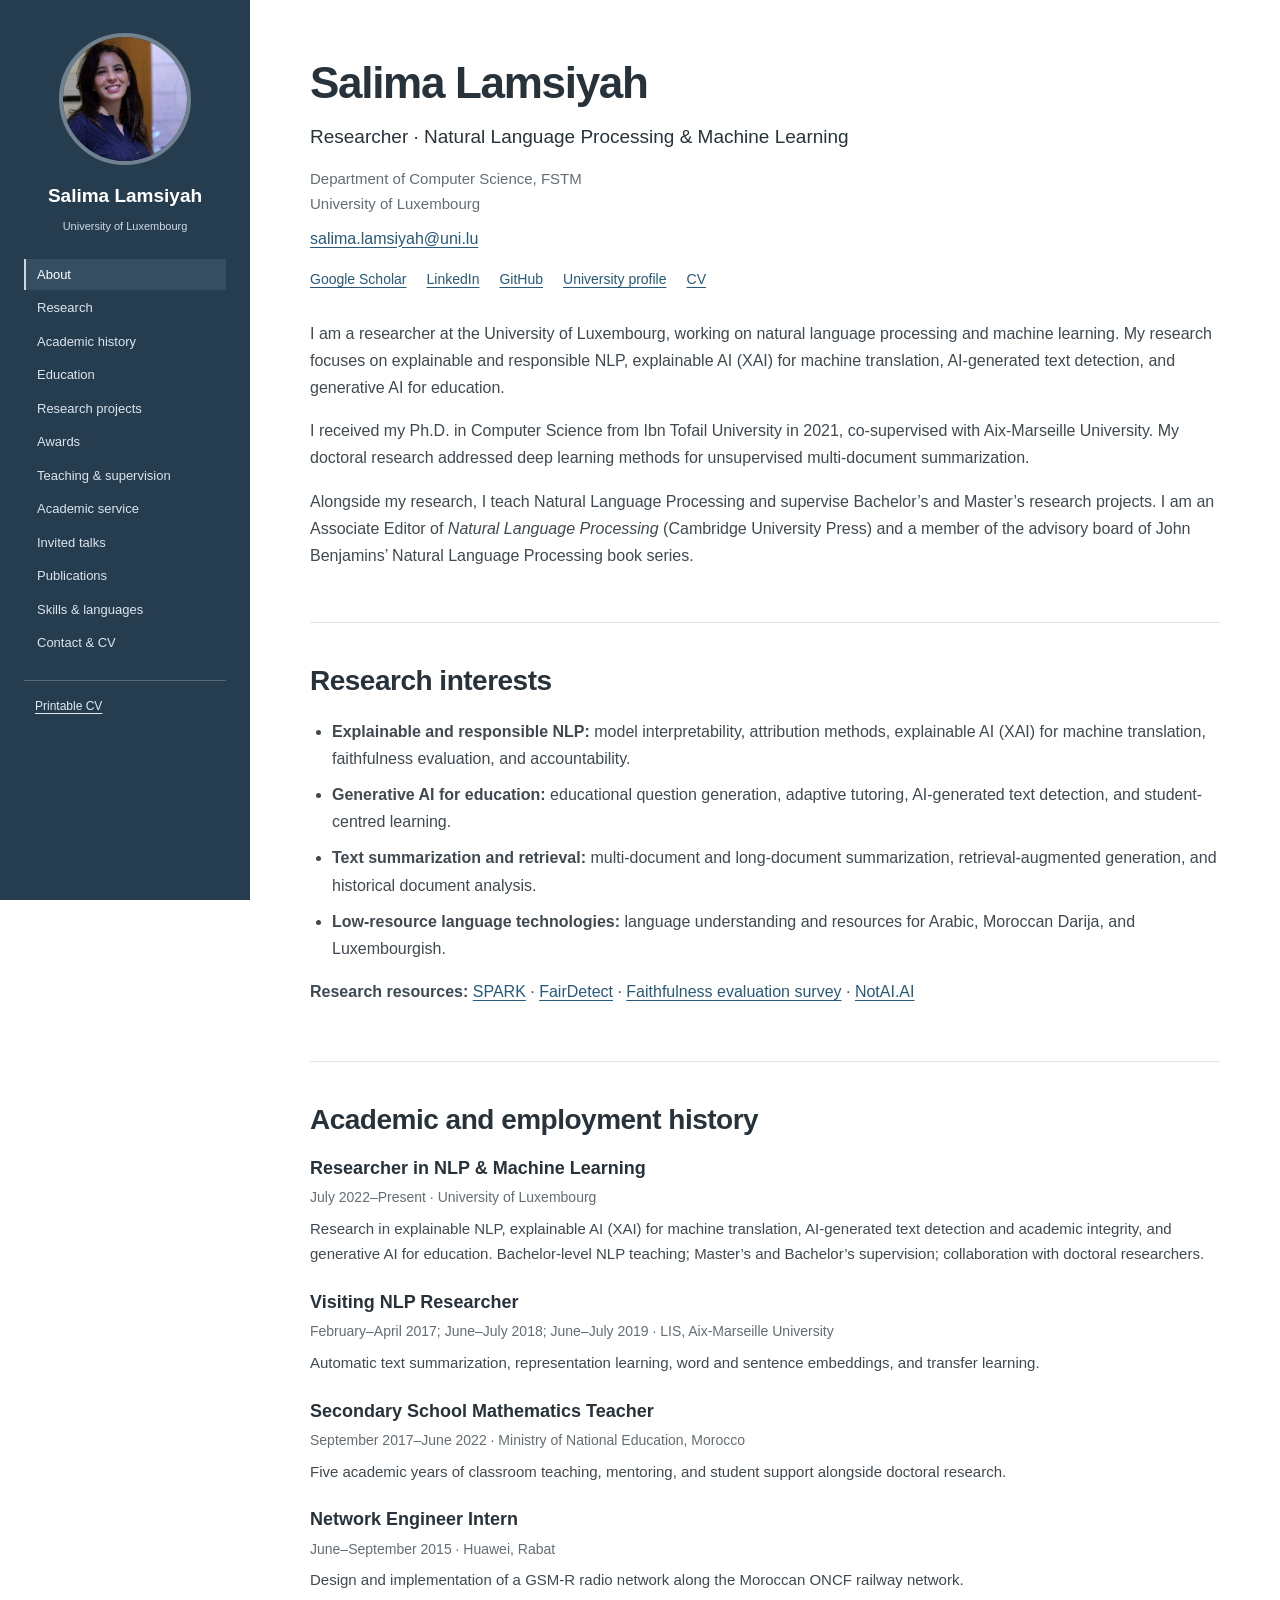
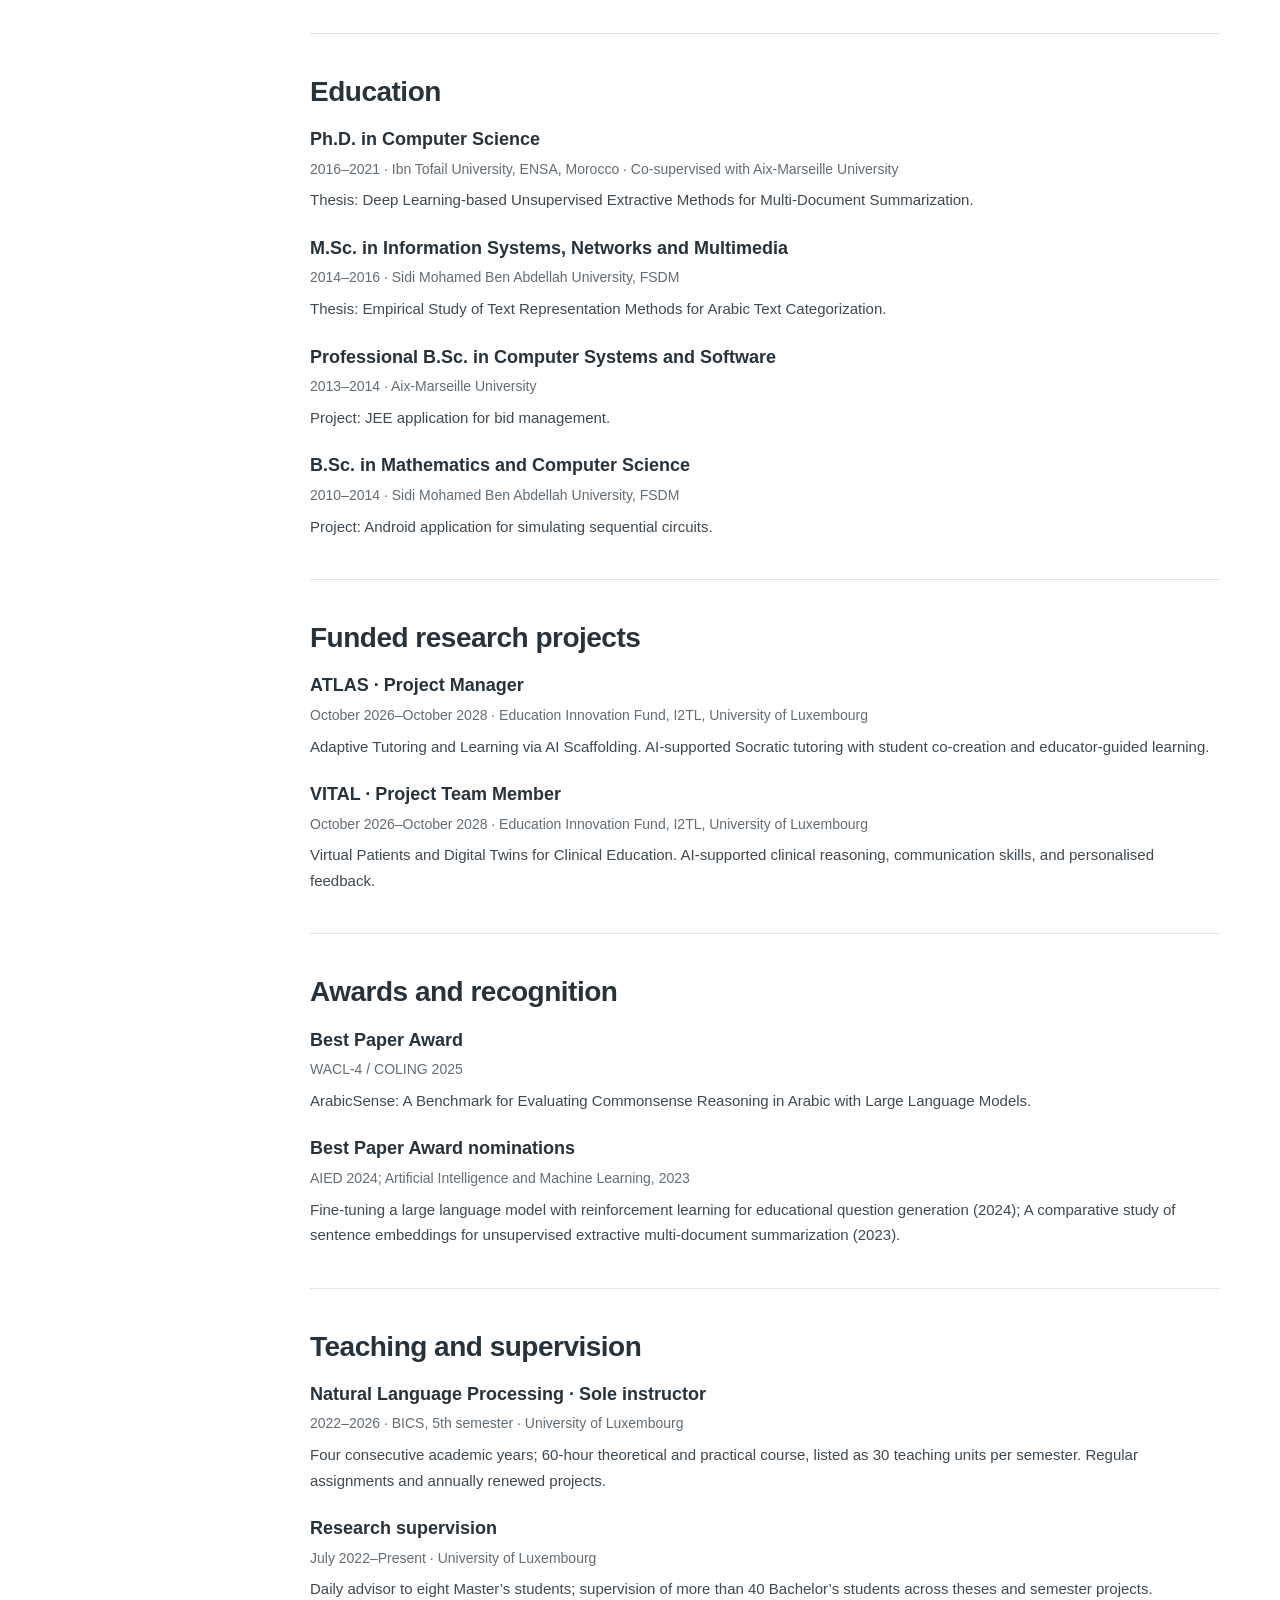
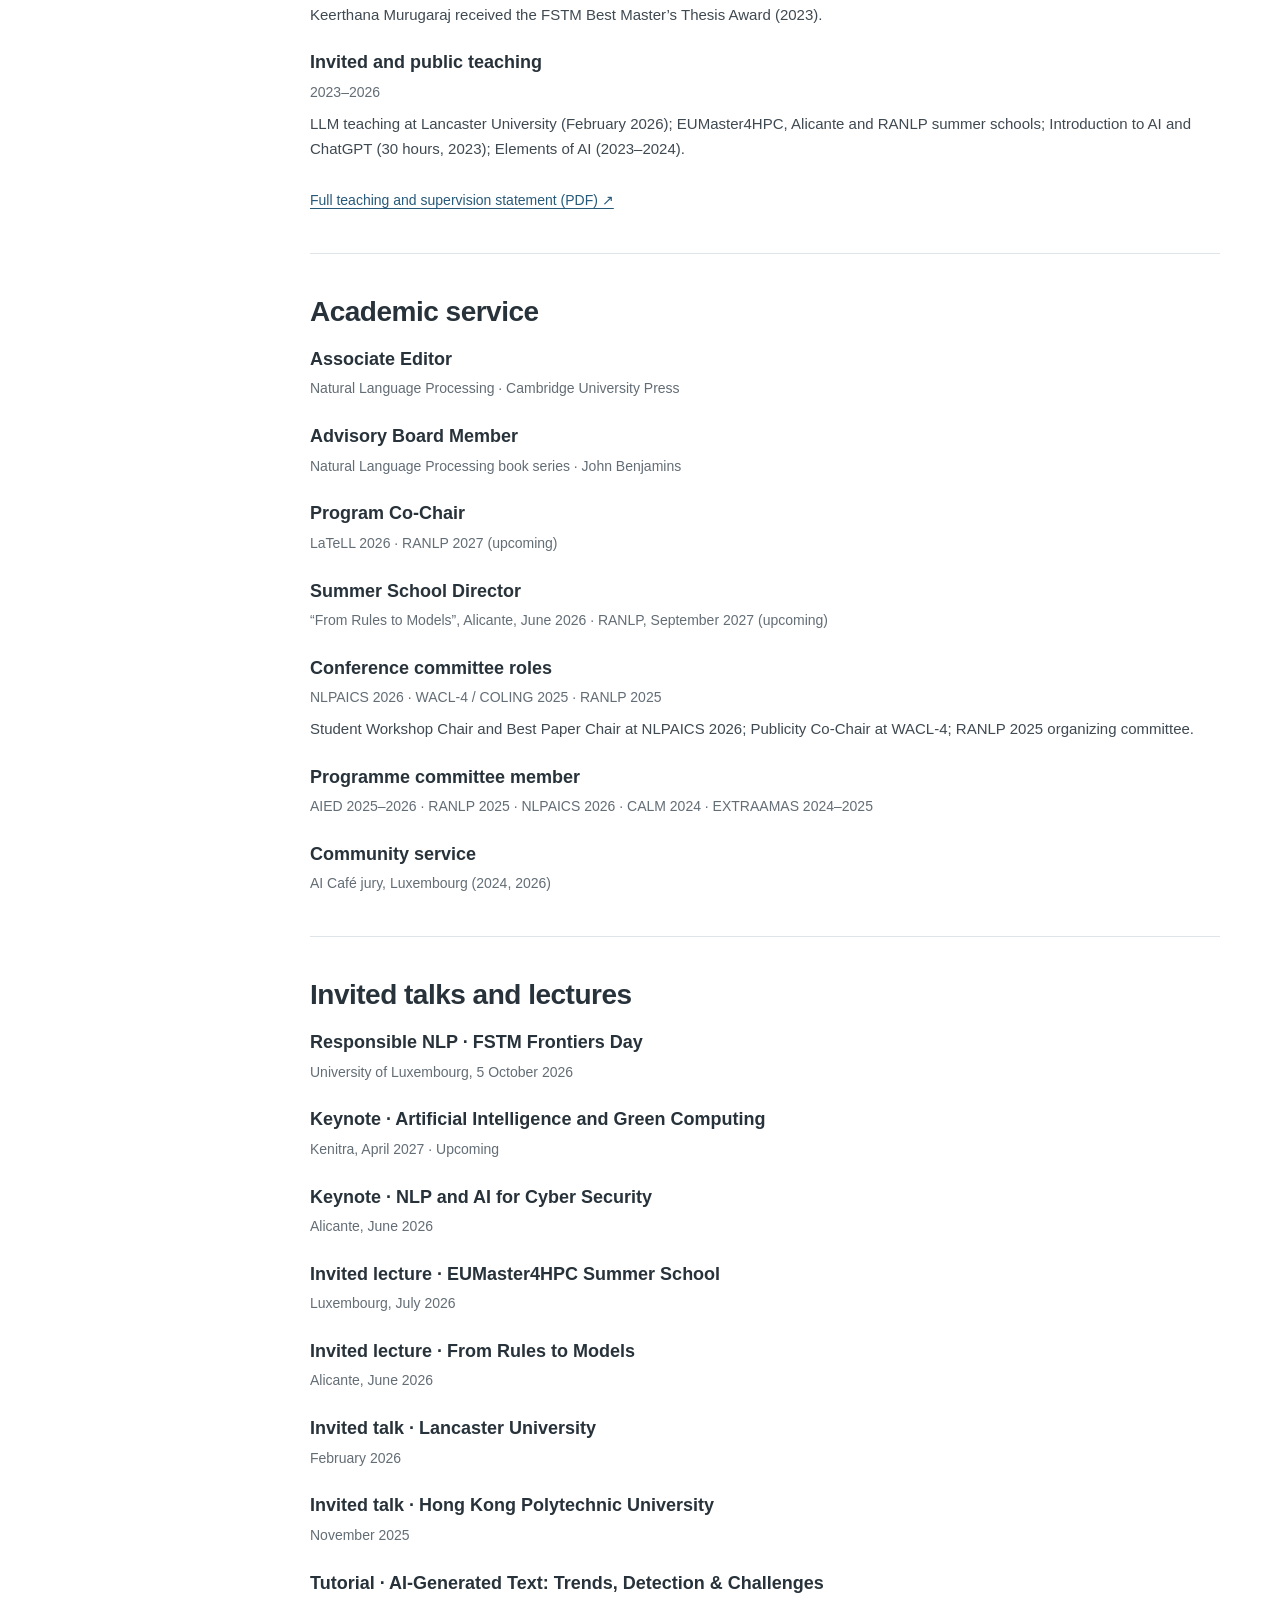
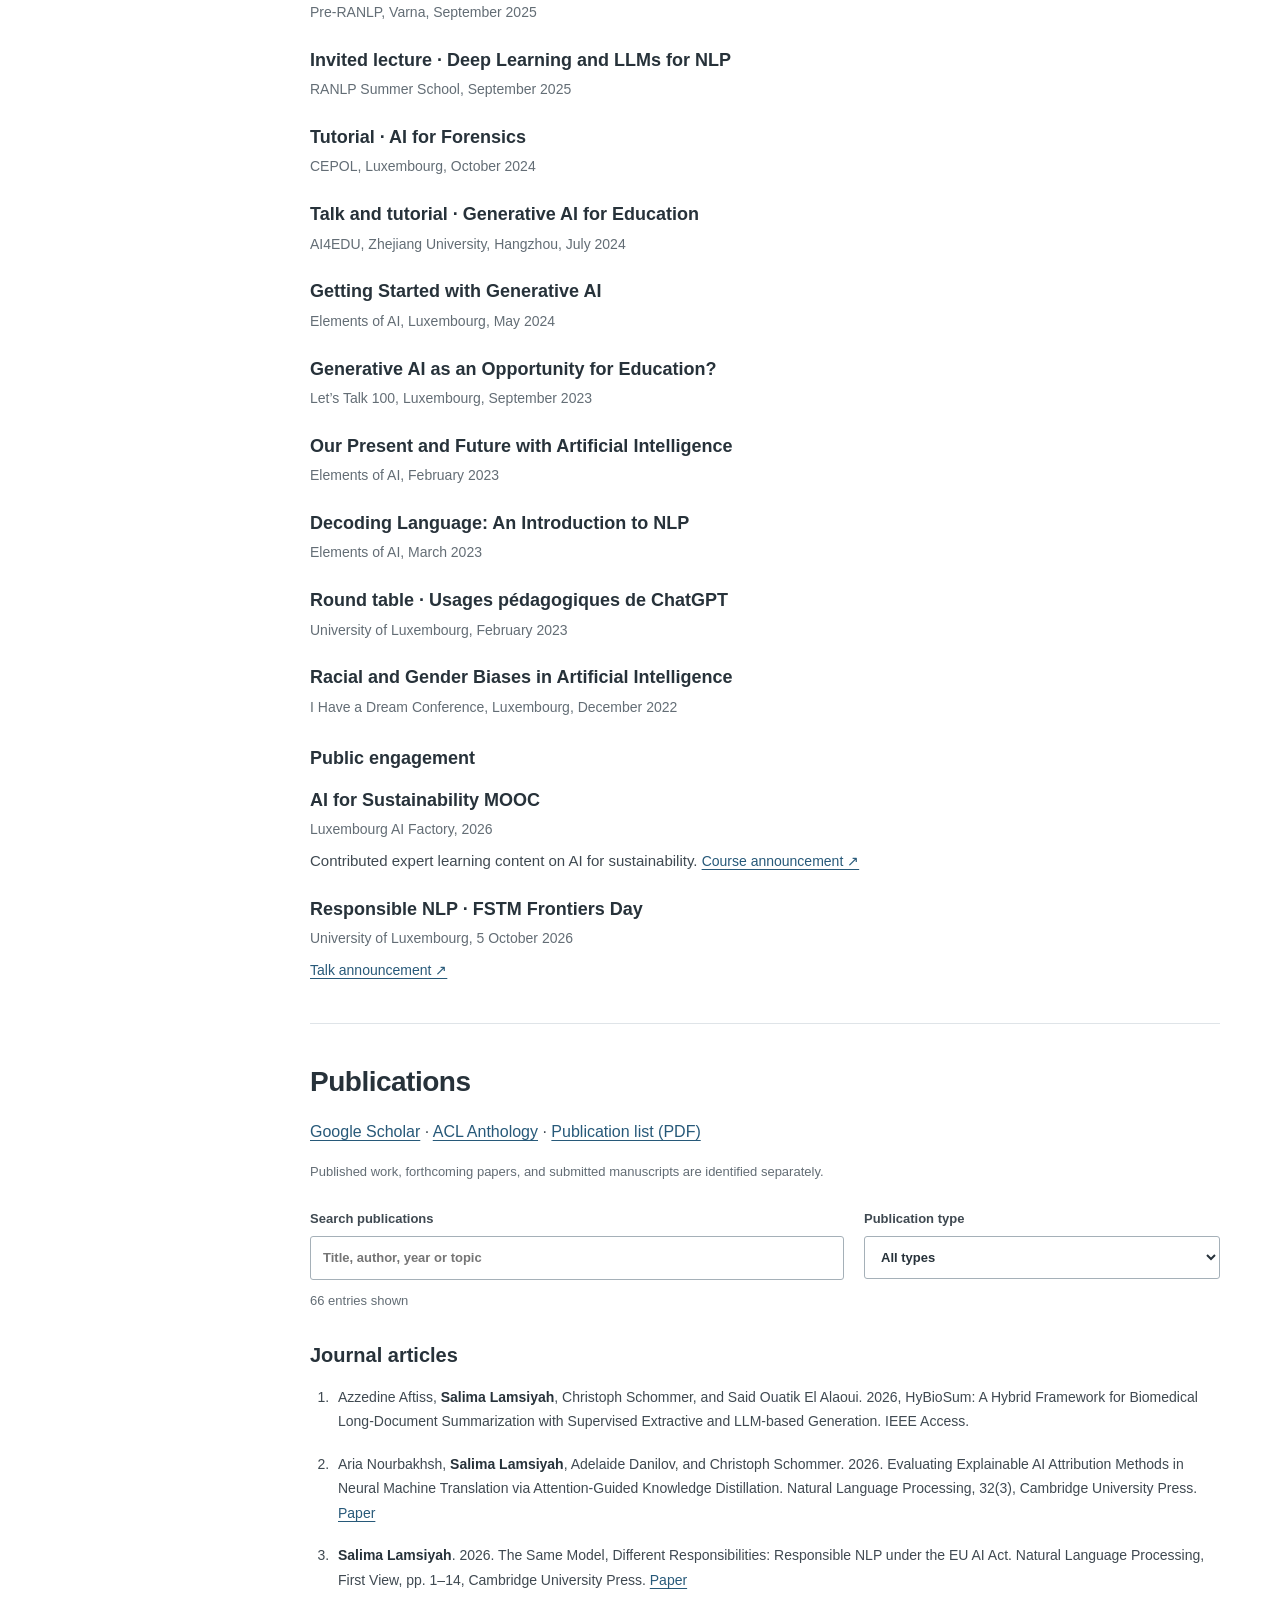
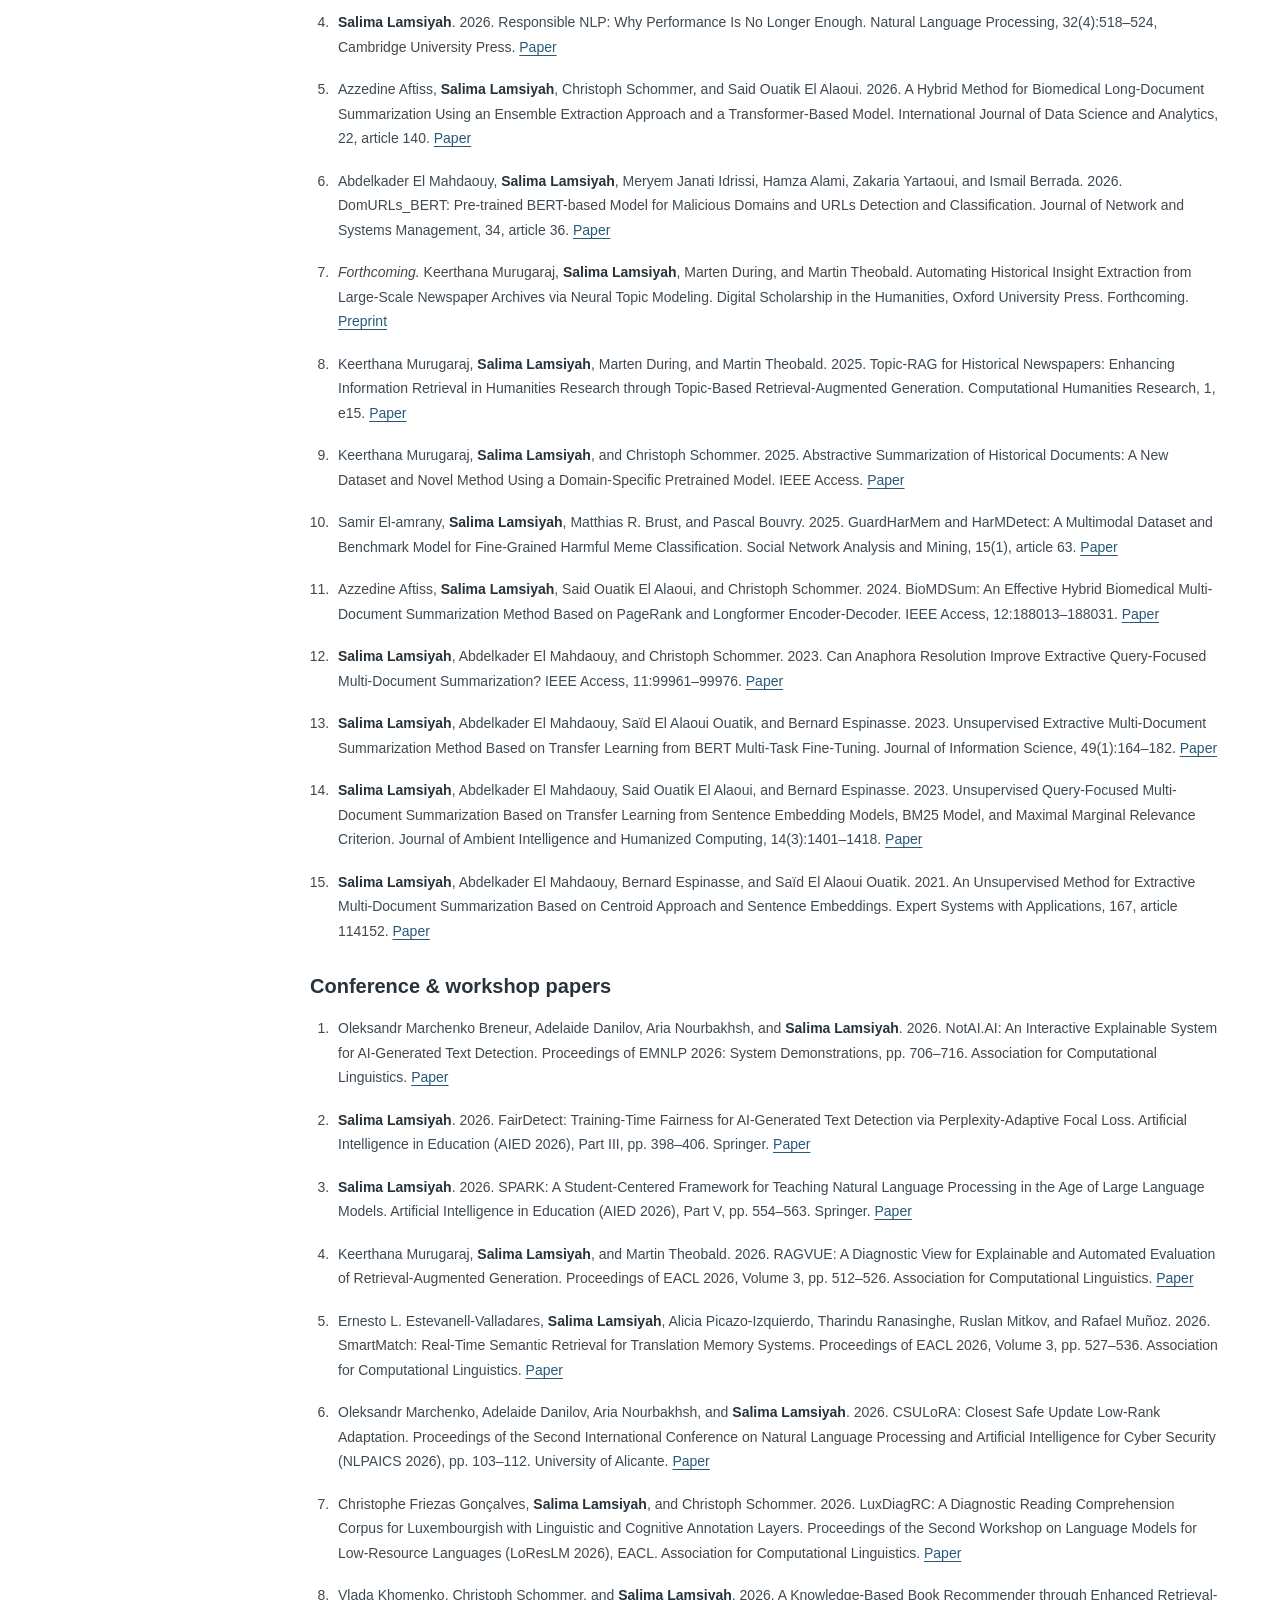
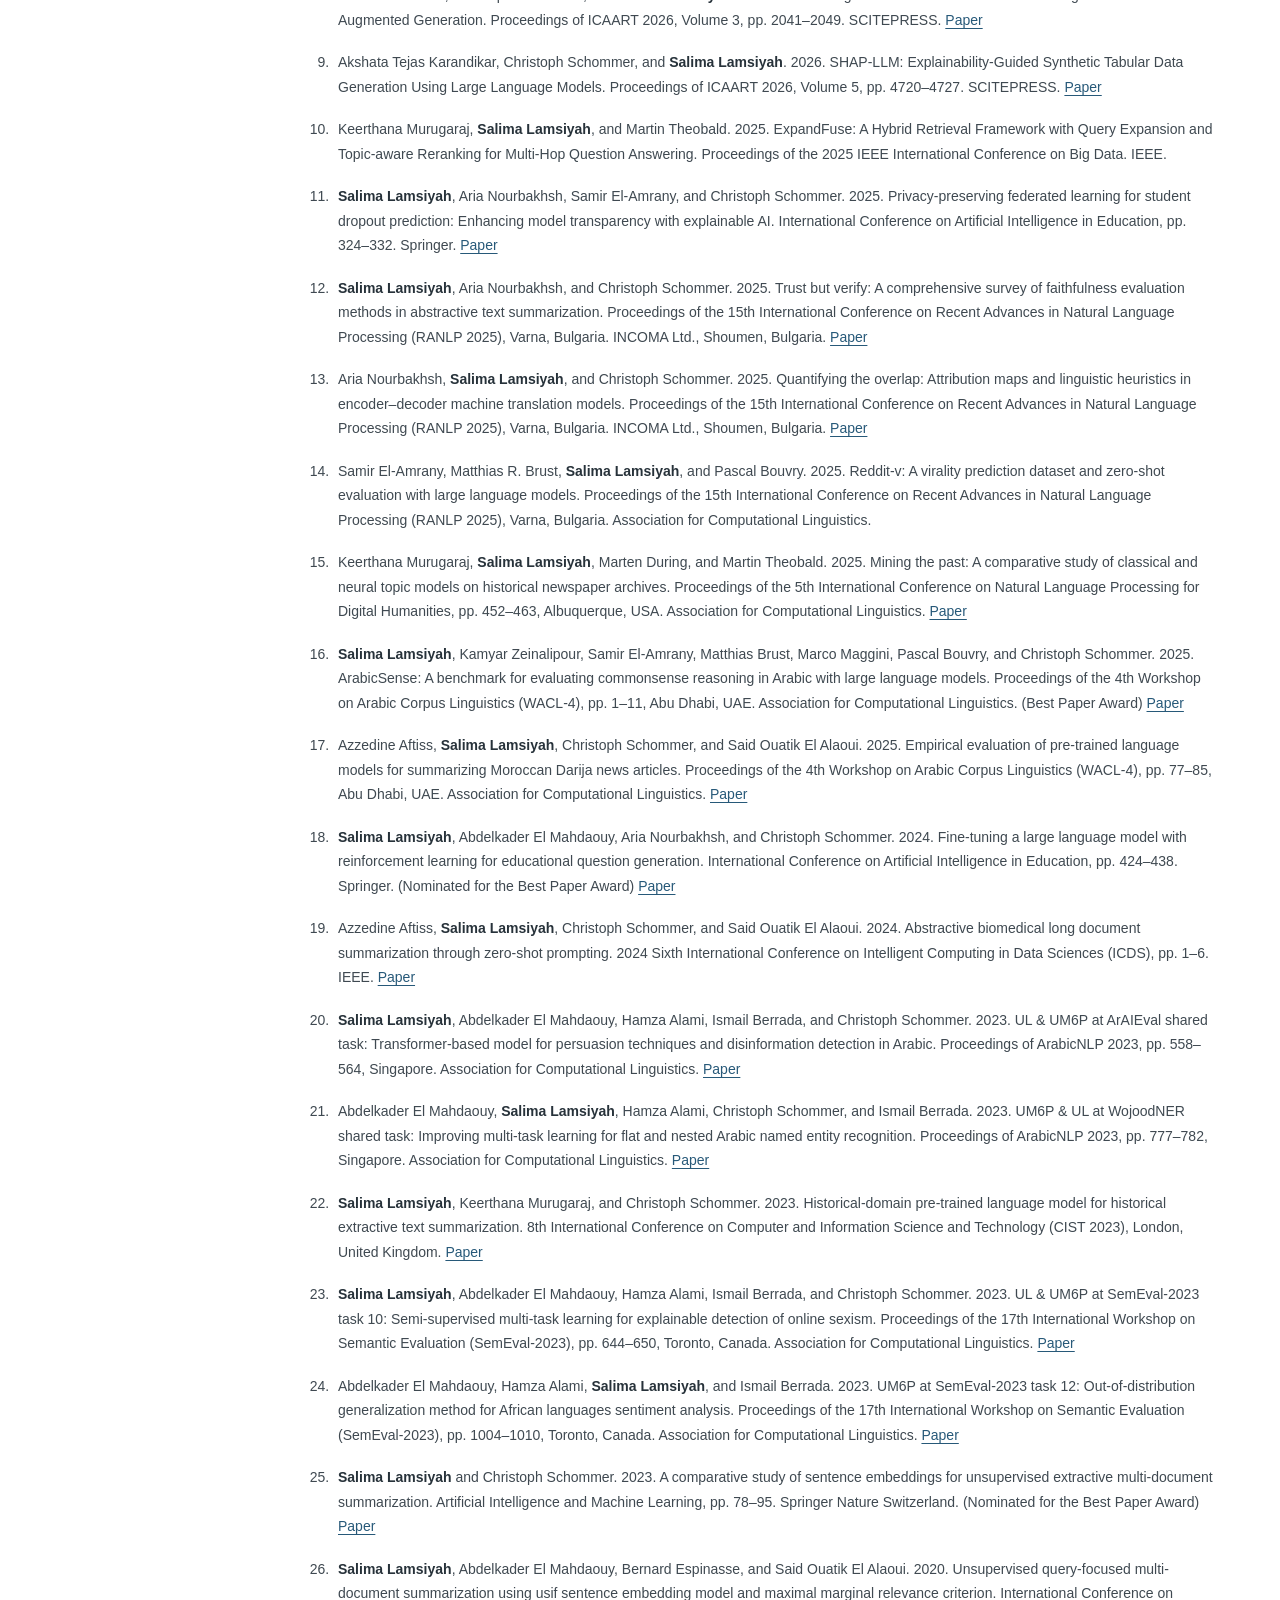
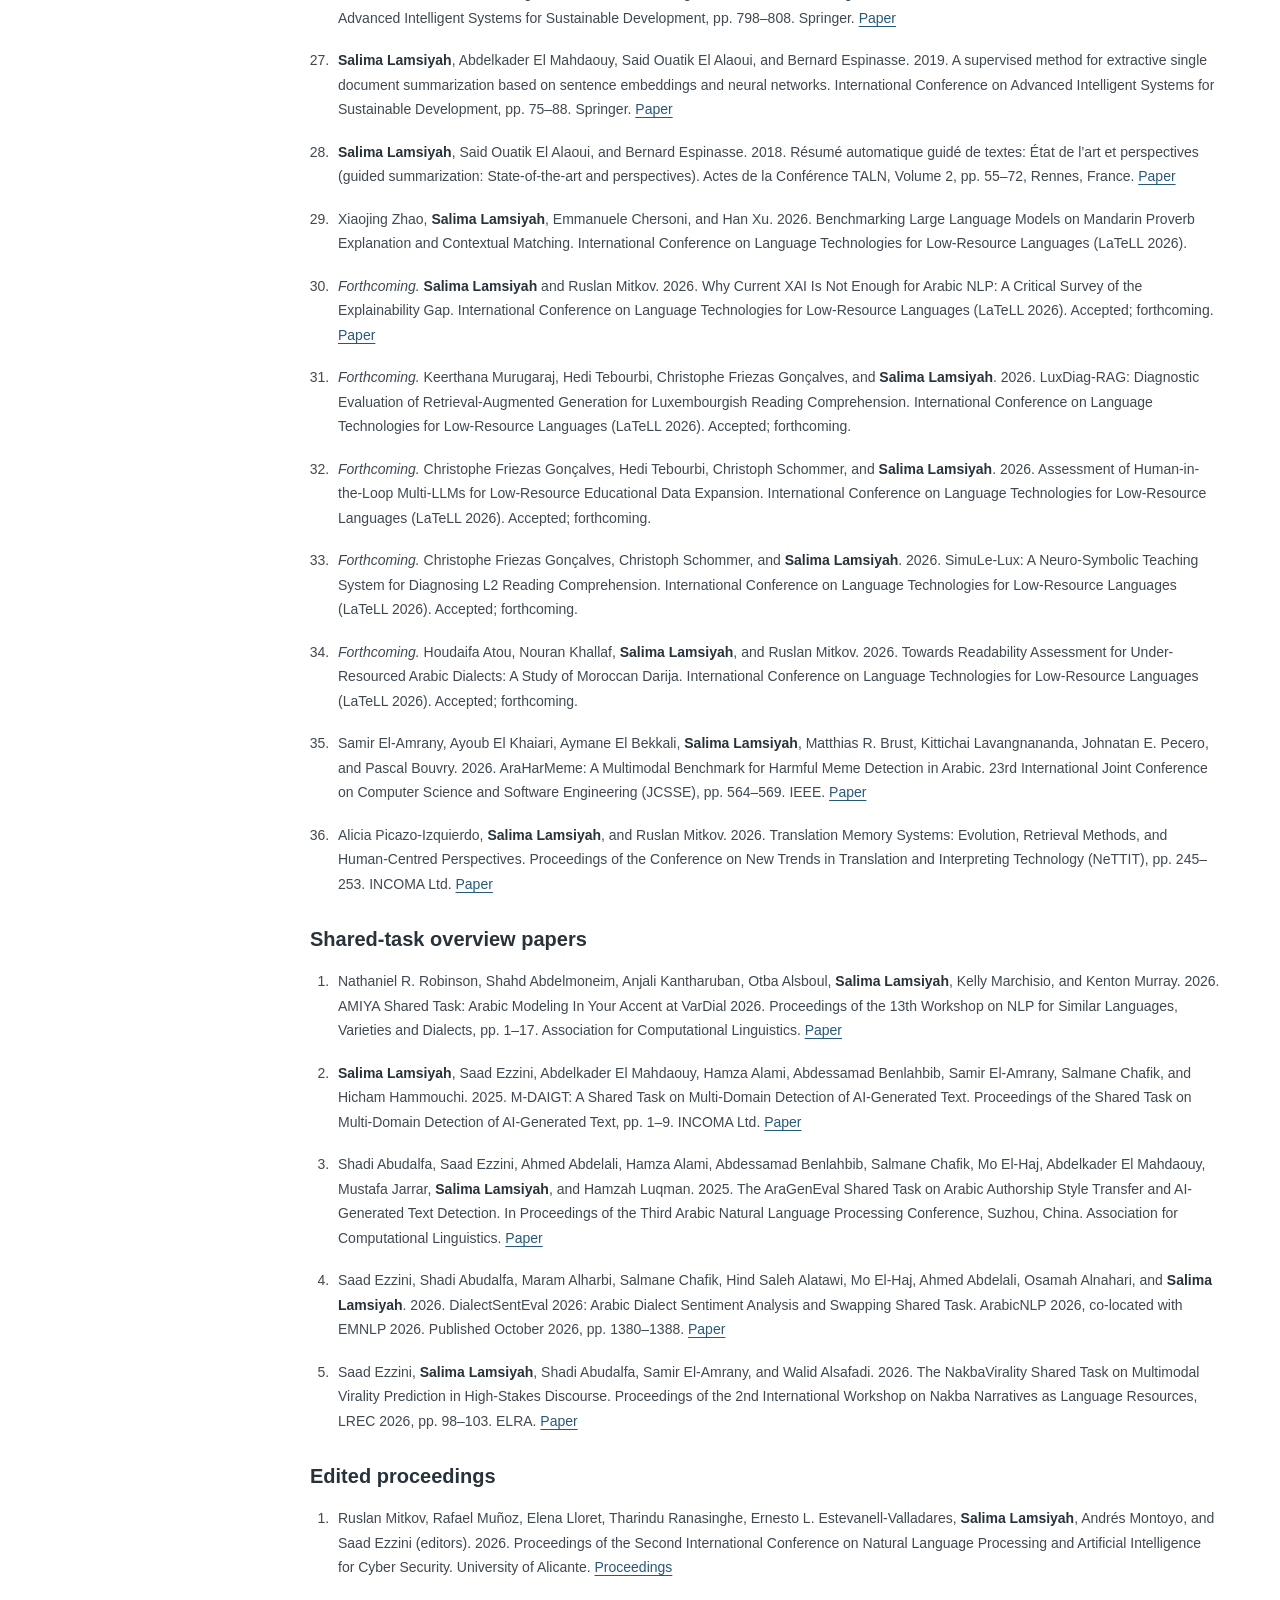
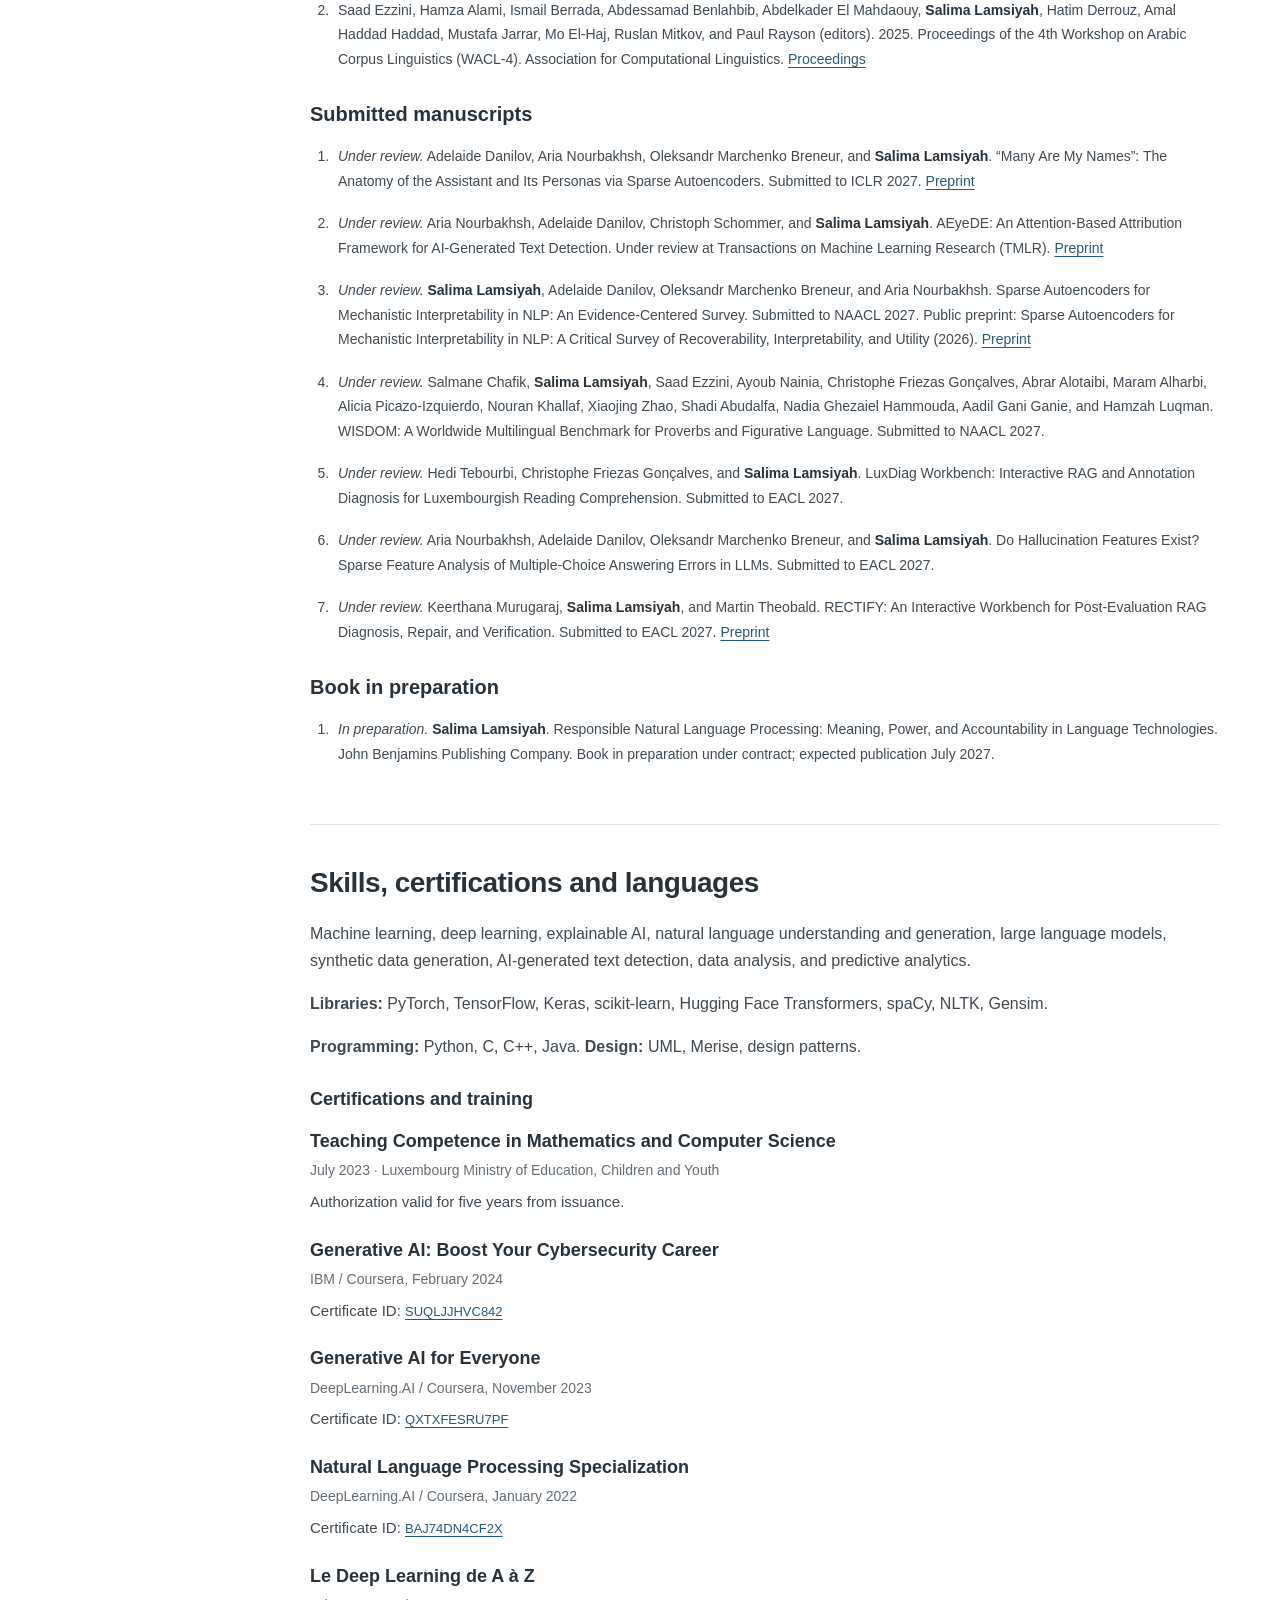
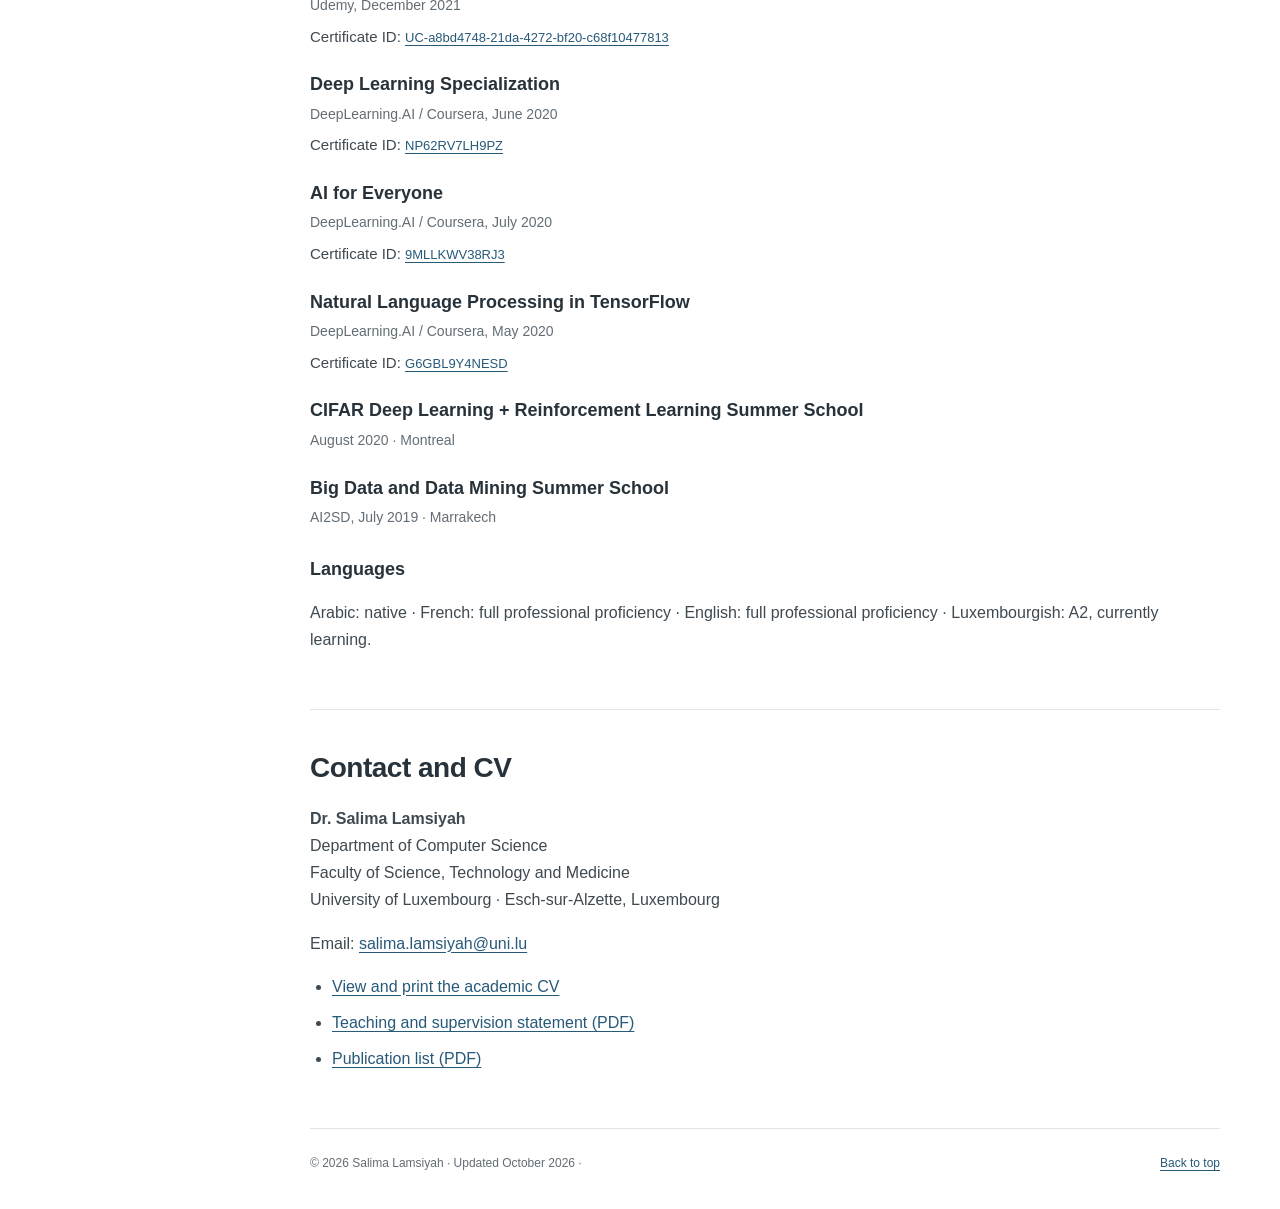
==== commit 4dee7341: "Update researcher title and machine translation XAI focus" ====
--- a/index.html
+++ b/index.html
@@ -1 +1 @@
-<!doctype html><html lang="en"><head><meta charset="utf-8"><meta name="viewport" content="width=device-width,initial-scale=1"><title>Salima Lamsiyah | Academic website</title><meta name="description" content="Academic website of Dr. Salima Lamsiyah, NLP and machine learning researcher at the University of Luxembourg. Research, publications, teaching and academic service."><meta name="theme-color" content="#263d50"><link rel="canonical" href="https://lamsiyah.github.io/salimalamsiyah.github.io/"><meta property="og:title" content="Salima Lamsiyah | Academic website"><meta property="og:type" content="website"><meta property="og:image" content="https://lamsiyah.github.io/salimalamsiyah.github.io/assets/salima-lamsiyah.jpg"><link rel="icon" href="assets/favicon.svg" type="image/svg+xml"><link rel="stylesheet" href="styles.css?v=3"><script src="site.js?v=2" defer></script></head><body><a class="skip" href="#main">Skip to content</a><aside class="sidebar"><a class="profile" href="index.html#about"><span class="photo"><img src="assets/salima-lamsiyah.jpg" alt="Salima Lamsiyah" width="1067" height="1600"></span><span class="sidebar-name">Salima Lamsiyah</span></a><p class="sidebar-affiliation">University of Luxembourg</p><button class="menu-toggle" aria-expanded="false" aria-controls="navigation">Sections <span aria-hidden="true">☰</span></button><nav id="navigation" aria-label="Sections"><a href="#about">About</a><a href="#research">Research</a><a href="#experience">Academic history</a><a href="#education">Education</a><a href="#projects">Research projects</a><a href="#awards">Awards</a><a href="#teaching">Teaching & supervision</a><a href="#service">Academic service</a><a href="#talks">Invited talks</a><a href="#publications">Publications</a><a href="#skills">Skills & languages</a><a href="#contact">Contact & CV</a></nav><a class="sidebar-cv" href="cv.html">Printable CV</a></aside><main id="main"><section class="academic-section intro" id="about"><h1>Salima Lamsiyah</h1><p class="position">Postdoctoral Researcher · Natural Language Processing &amp; Machine Learning</p><p class="affiliation">Department of Computer Science, FSTM<br>University of Luxembourg</p><p><a href="mailto:salima.lamsiyah@uni.lu">salima.lamsiyah@uni.lu</a></p><p class="profile-links"><a href="https://scholar.google.com/citations?user=OawQSiAAAAAJ&hl=en">Google Scholar</a><a href="https://www.linkedin.com/in/salima-lamsiyah-9a772971/">LinkedIn</a><a href="https://github.com/lamsiyah">GitHub</a><a href="https://www.uni.lu/fstm-en/blog/people/salima-lamsiyah/">University profile</a><a href="cv.html">CV</a></p><p>I am a postdoctoral researcher at the University of Luxembourg, working on natural language processing and machine learning. My research focuses on explainable and responsible NLP, AI-generated text detection, and generative AI for education.</p><p>I received my Ph.D. in Computer Science from Ibn Tofail University in 2021, co-supervised with Aix-Marseille University. My doctoral research addressed deep learning methods for unsupervised multi-document summarization.</p><p>Alongside my research, I teach Natural Language Processing and supervise Bachelor’s and Master’s research projects. I am an Associate Editor of <em>Natural Language Processing</em> (Cambridge University Press) and a member of the advisory board of John Benjamins’ Natural Language Processing book series.</p></section><section class="academic-section" id="research"><h2>Research interests</h2><ul><li><strong>Explainable and responsible NLP:</strong> model interpretability, attribution methods, faithfulness evaluation, and accountability.</li><li><strong>Generative AI for education:</strong> educational question generation, adaptive tutoring, AI-generated text detection, and student-centred learning.</li><li><strong>Text summarization and retrieval:</strong> multi-document and long-document summarization, retrieval-augmented generation, and historical document analysis.</li><li><strong>Low-resource language technologies:</strong> language understanding and resources for Arabic, Moroccan Darija, and Luxembourgish.</li></ul><p><strong>Research resources:</strong> <a href="https://github.com/lamsiyah/SPARK-Framework">SPARK</a> · <a href="https://github.com/lamsiyah/FairDetect">FairDetect</a> · <a href="https://github.com/lamsiyah/faithfulness-eval-summarization">Faithfulness evaluation survey</a> · <a href="https://github.com/Oleksandr-MB/EMNLP2026DEMO_NotAI.AI">NotAI.AI</a></p></section><section class="academic-section" id="experience"><h2>Academic and employment history</h2><article class="cv-item"><h3>Postdoctoral Researcher in NLP & Machine Learning</h3><p class="paper-meta">July 2022–Present · University of Luxembourg</p><p>Research in explainable NLP, AI-generated text detection and academic integrity, and generative AI for education. Bachelor-level NLP teaching; Master’s and Bachelor’s supervision; collaboration with doctoral researchers.</p></article><article class="cv-item"><h3>Visiting NLP Researcher</h3><p class="paper-meta">February–April 2017; June–July 2018; June–July 2019 · LIS, Aix-Marseille University</p><p>Automatic text summarization, representation learning, word and sentence embeddings, and transfer learning.</p></article><article class="cv-item"><h3>Secondary School Mathematics Teacher</h3><p class="paper-meta">September 2017–June 2022 · Ministry of National Education, Morocco</p><p>Five academic years of classroom teaching, mentoring, and student support alongside doctoral research.</p></article><article class="cv-item"><h3>Network Engineer Intern</h3><p class="paper-meta">June–September 2015 · Huawei, Rabat</p><p>Design and implementation of a GSM-R radio network along the Moroccan ONCF railway network.</p></article></section><section class="academic-section" id="education"><h2>Education</h2><article class="cv-item"><h3>Ph.D. in Computer Science</h3><p class="paper-meta">2016–2021 · Ibn Tofail University, ENSA, Morocco · Co-supervised with Aix-Marseille University</p><p>Thesis: Deep Learning-based Unsupervised Extractive Methods for Multi-Document Summarization.</p></article><article class="cv-item"><h3>M.Sc. in Information Systems, Networks and Multimedia</h3><p class="paper-meta">2014–2016 · Sidi Mohamed Ben Abdellah University, FSDM</p><p>Thesis: Empirical Study of Text Representation Methods for Arabic Text Categorization.</p></article><article class="cv-item"><h3>Professional B.Sc. in Computer Systems and Software</h3><p class="paper-meta">2013–2014 · Aix-Marseille University</p><p>Project: JEE application for bid management.</p></article><article class="cv-item"><h3>B.Sc. in Mathematics and Computer Science</h3><p class="paper-meta">2010–2014 · Sidi Mohamed Ben Abdellah University, FSDM</p><p>Project: Android application for simulating sequential circuits.</p></article></section><section class="academic-section" id="projects"><h2>Funded research projects</h2><article class="cv-item"><h3>ATLAS · Project Manager</h3><p class="paper-meta">October 2026–October 2028 · Education Innovation Fund, I2TL, University of Luxembourg</p><p>Adaptive Tutoring and Learning via AI Scaffolding. AI-supported Socratic tutoring with student co-creation and educator-guided learning.</p></article><article class="cv-item"><h3>VITAL · Project Team Member</h3><p class="paper-meta">October 2026–October 2028 · Education Innovation Fund, I2TL, University of Luxembourg</p><p>Virtual Patients and Digital Twins for Clinical Education. AI-supported clinical reasoning, communication skills, and personalised feedback.</p></article></section><section class="academic-section" id="awards"><h2>Awards and recognition</h2><article class="cv-item"><h3>Best Paper Award</h3><p class="paper-meta">WACL-4 / COLING 2025</p><p>ArabicSense: A Benchmark for Evaluating Commonsense Reasoning in Arabic with Large Language Models.</p></article><article class="cv-item"><h3>Best Paper Award nominations</h3><p class="paper-meta">AIED 2024; Artificial Intelligence and Machine Learning, 2023</p><p>Fine-tuning a large language model with reinforcement learning for educational question generation (2024); A comparative study of sentence embeddings for unsupervised extractive multi-document summarization (2023).</p></article></section><section class="academic-section" id="teaching"><h2>Teaching and supervision</h2><article class="cv-item"><h3>Natural Language Processing · Sole instructor</h3><p class="paper-meta">2022–2026 · BICS, 5th semester · University of Luxembourg</p><p>Four consecutive academic years; 60-hour theoretical and practical course, listed as 30 teaching units per semester. Regular assignments and annually renewed projects.</p></article><article class="cv-item"><h3>Research supervision</h3><p class="paper-meta">July 2022–Present · University of Luxembourg</p><p>Daily advisor to eight Master’s students; supervision of more than 40 Bachelor’s students across theses and semester projects. Keerthana Murugaraj received the FSTM Best Master’s Thesis Award (2023).</p></article><article class="cv-item"><h3>Invited and public teaching</h3><p class="paper-meta">2023–2026</p><p>LLM teaching at Lancaster University (February 2026); EUMaster4HPC, Alicante and RANLP summer schools; Introduction to AI and ChatGPT (30 hours, 2023); Elements of AI (2023–2024).</p></article><a class="text-link" href="assets/teaching.pdf">Full teaching and supervision statement (PDF) ↗</a></section><section class="academic-section" id="service"><h2>Academic service</h2><article class="cv-item"><h3>Associate Editor</h3><p class="paper-meta">Natural Language Processing · Cambridge University Press</p></article><article class="cv-item"><h3>Advisory Board Member</h3><p class="paper-meta">Natural Language Processing book series · John Benjamins</p></article><article class="cv-item"><h3>Program Co-Chair</h3><p class="paper-meta">LaTeLL 2026 · RANLP 2027 (upcoming)</p></article><article class="cv-item"><h3>Summer School Director</h3><p class="paper-meta">“From Rules to Models”, Alicante, June 2026 · RANLP, September 2027 (upcoming)</p></article><article class="cv-item"><h3>Conference committee roles</h3><p class="paper-meta">NLPAICS 2026 · WACL-4 / COLING 2025 · RANLP 2025</p><p>Student Workshop Chair and Best Paper Chair at NLPAICS 2026; Publicity Co-Chair at WACL-4; RANLP 2025 organizing committee.</p></article><article class="cv-item"><h3>Programme committee member</h3><p class="paper-meta">AIED 2025–2026 · RANLP 2025 · NLPAICS 2026 · CALM 2024 · EXTRAAMAS 2024–2025</p></article><article class="cv-item"><h3>Community service</h3><p class="paper-meta">AI Café jury, Luxembourg (2024, 2026)</p></article></section><section class="academic-section" id="talks"><h2>Invited talks and lectures</h2><article class="cv-item"><h3>Responsible NLP · FSTM Frontiers Day</h3><p class="paper-meta">University of Luxembourg, 5 October 2026</p></article><article class="cv-item"><h3>Keynote · Artificial Intelligence and Green Computing</h3><p class="paper-meta">Kenitra, April 2027 · Upcoming</p></article><article class="cv-item"><h3>Keynote · NLP and AI for Cyber Security</h3><p class="paper-meta">Alicante, June 2026</p></article><article class="cv-item"><h3>Invited lecture · EUMaster4HPC Summer School</h3><p class="paper-meta">Luxembourg, July 2026</p></article><article class="cv-item"><h3>Invited lecture · From Rules to Models</h3><p class="paper-meta">Alicante, June 2026</p></article><article class="cv-item"><h3>Invited talk · Lancaster University</h3><p class="paper-meta">February 2026</p></article><article class="cv-item"><h3>Invited talk · Hong Kong Polytechnic University</h3><p class="paper-meta">November 2025</p></article><article class="cv-item"><h3>Tutorial · AI-Generated Text: Trends, Detection & Challenges</h3><p class="paper-meta">Pre-RANLP, Varna, September 2025</p></article><article class="cv-item"><h3>Invited lecture · Deep Learning and LLMs for NLP</h3><p class="paper-meta">RANLP Summer School, September 2025</p></article><article class="cv-item"><h3>Tutorial · AI for Forensics</h3><p class="paper-meta">CEPOL, Luxembourg, October 2024</p></article><article class="cv-item"><h3>Talk and tutorial · Generative AI for Education</h3><p class="paper-meta">AI4EDU, Zhejiang University, Hangzhou, July 2024</p></article><article class="cv-item"><h3>Getting Started with Generative AI</h3><p class="paper-meta">Elements of AI, Luxembourg, May 2024</p></article><article class="cv-item"><h3>Generative AI as an Opportunity for Education?</h3><p class="paper-meta">Let’s Talk 100, Luxembourg, September 2023</p></article><article class="cv-item"><h3>Our Present and Future with Artificial Intelligence</h3><p class="paper-meta">Elements of AI, February 2023</p></article><article class="cv-item"><h3>Decoding Language: An Introduction to NLP</h3><p class="paper-meta">Elements of AI, March 2023</p></article><article class="cv-item"><h3>Round table · Usages pédagogiques de ChatGPT</h3><p class="paper-meta">University of Luxembourg, February 2023</p></article><article class="cv-item"><h3>Racial and Gender Biases in Artificial Intelligence</h3><p class="paper-meta">I Have a Dream Conference, Luxembourg, December 2022</p></article><h3 class="subheading">Public engagement</h3><article class="cv-item"><h3>AI for Sustainability MOOC</h3><p class="paper-meta">Luxembourg AI Factory, 2026</p><p>Contributed expert learning content on AI for sustainability. <a class="text-link" href="https://www.linkedin.com/feed/update/urn:li:ugcPost:7513586176486875137/">Course announcement ↗</a></p></article><article class="cv-item"><h3>Responsible NLP · FSTM Frontiers Day</h3><p class="paper-meta">University of Luxembourg, 5 October 2026</p><p><a class="text-link" href="https://www.linkedin.com/feed/update/urn:li:activity:7519778865804812288/">Talk announcement ↗</a></p></article></section><section class="academic-section" id="publications"><h2>Publications</h2><p><a href="https://scholar.google.com/citations?user=OawQSiAAAAAJ&hl=en">Google Scholar</a> · <a href="https://aclanthology.org/people/salima-lamsiyah/">ACL Anthology</a> · <a href="assets/publications.pdf?v=3">Publication list (PDF)</a></p><p class="note">Published work, forthcoming papers, and submitted manuscripts are identified separately.</p><div class="publication-tools"><label>Search publications<input id="pub-search" type="search" placeholder="Title, author, year or topic"></label><label>Publication type<select id="pub-category"><option value="all">All types</option><option value="journal">Journal articles</option><option value="conference">Conference & workshop papers</option><option value="shared">Shared-task overview papers</option><option value="edited">Edited proceedings</option><option value="submitted">Submitted manuscripts</option><option value="book">Book in preparation</option></select></label></div><p id="result-count" class="note" aria-live="polite">66 entries</p><p id="no-results" hidden>No matching publications. Try another search or choose all types.</p><section class="pub-group" data-group="journal"><h3>Journal articles</h3><ol class="publication-list"><li class="pub-item" data-category="journal" data-status="Published"><p>Azzedine Aftiss, <strong>Salima Lamsiyah</strong>, Christoph Schommer, and Said Ouatik El Alaoui. 2026, HyBioSum: A Hybrid Framework for Biomedical Long-Document Summarization with Supervised Extractive and LLM-based Generation. IEEE Access. </p></li><li class="pub-item" data-category="journal" data-status="Published"><p>Aria Nourbakhsh, <strong>Salima Lamsiyah</strong>, Adelaide Danilov, and Christoph Schommer. 2026. Evaluating Explainable AI Attribution Methods in Neural Machine Translation via Attention-Guided Knowledge Distillation. Natural Language Processing, 32(3), Cambridge University Press. <a href="https://doi.org/10.1017/nlp.2026.10028">Paper</a></p></li><li class="pub-item" data-category="journal" data-status="Published"><p><strong>Salima Lamsiyah</strong>.  2026. The Same Model, Different Responsibilities: Responsible NLP under the EU AI Act. Natural Language Processing, First View, pp. 1–14, Cambridge University Press. <a href="https://doi.org/10.1017/nlp.2026.10036">Paper</a></p></li><li class="pub-item" data-category="journal" data-status="Published"><p><strong>Salima Lamsiyah</strong>.  2026. Responsible NLP: Why Performance Is No Longer Enough. Natural Language Processing, 32(4):518–524, Cambridge University Press. <a href="https://doi.org/10.1017/nlp.2026.10030">Paper</a></p></li><li class="pub-item" data-category="journal" data-status="Published"><p>Azzedine Aftiss, <strong>Salima Lamsiyah</strong>, Christoph Schommer, and Said Ouatik El Alaoui. 2026. A Hybrid Method for Biomedical Long-Document Summarization Using an Ensemble Extraction Approach and a Transformer-Based Model. International Journal of Data Science and Analytics, 22, article 140. <a href="https://doi.org/10.1007/s41060-026-01119-4">Paper</a></p></li><li class="pub-item" data-category="journal" data-status="Published"><p>Abdelkader El Mahdaouy, <strong>Salima Lamsiyah</strong>, Meryem Janati Idrissi, Hamza Alami, Zakaria Yartaoui, and Ismail Berrada. 2026. DomURLs_BERT: Pre-trained BERT-based Model for Malicious Domains and URLs Detection and Classification. Journal of Network and Systems Management, 34, article 36. <a href="https://doi.org/10.1007/s10922-025-10010-9">Paper</a></p></li><li class="pub-item" data-category="journal" data-status="Forthcoming"><p><span class="pub-status">Forthcoming.</span> Keerthana Murugaraj, <strong>Salima Lamsiyah</strong>, Marten During, and Martin Theobald. Automating Historical Insight Extraction from Large-Scale Newspaper Archives via Neural Topic Modeling. Digital Scholarship in the Humanities, Oxford University Press. Forthcoming. <a href="https://arxiv.org/abs/2512.11635">Preprint</a></p></li><li class="pub-item" data-category="journal" data-status="Published"><p>Keerthana Murugaraj, <strong>Salima Lamsiyah</strong>, Marten During, and Martin Theobald. 2025. Topic-RAG for Historical Newspapers: Enhancing Information Retrieval in Humanities Research through Topic-Based Retrieval-Augmented Generation. Computational Humanities Research, 1, e15. <a href="https://doi.org/10.1017/chr.2025.10018">Paper</a></p></li><li class="pub-item" data-category="journal" data-status="Published"><p>Keerthana Murugaraj, <strong>Salima Lamsiyah</strong>, and Christoph Schommer. 2025. Abstractive Summarization of Historical Documents: A New Dataset and Novel Method Using a Domain-Specific Pretrained Model. IEEE Access. <a href="https://ieeexplore.ieee.org/abstract/document/10838535">Paper</a></p></li><li class="pub-item" data-category="journal" data-status="Published"><p>Samir El-amrany, <strong>Salima Lamsiyah</strong>, Matthias R. Brust, and Pascal Bouvry. 2025. GuardHarMem and HarMDetect: A Multimodal Dataset and Benchmark Model for Fine-Grained Harmful Meme Classification. Social Network Analysis and Mining, 15(1), article 63. <a href="https://doi.org/10.1007/s13278-025-01475-2">Paper</a></p></li><li class="pub-item" data-category="journal" data-status="Published"><p>Azzedine Aftiss, <strong>Salima Lamsiyah</strong>, Said Ouatik El Alaoui, and Christoph Schommer. 2024. BioMDSum: An Effective Hybrid Biomedical Multi-Document Summarization Method Based on PageRank and Longformer Encoder-Decoder. IEEE Access, 12:188013–188031. <a href="https://ieeexplore.ieee.org/abstract/document/10788713">Paper</a></p></li><li class="pub-item" data-category="journal" data-status="Published"><p><strong>Salima Lamsiyah</strong>, Abdelkader El Mahdaouy, and Christoph Schommer. 2023. Can Anaphora Resolution Improve Extractive Query-Focused Multi-Document Summarization? IEEE Access, 11:99961–99976. <a href="https://ieeexplore.ieee.org/abstract/document/10247528">Paper</a></p></li><li class="pub-item" data-category="journal" data-status="Published"><p><strong>Salima Lamsiyah</strong>, Abdelkader El Mahdaouy, Saïd El Alaoui Ouatik, and Bernard Espinasse. 2023. Unsupervised Extractive Multi-Document Summarization Method Based on Transfer Learning from BERT Multi-Task Fine-Tuning. Journal of Information Science, 49(1):164–182. <a href="https://doi.org/10.1177/0165551521990616">Paper</a></p></li><li class="pub-item" data-category="journal" data-status="Published"><p><strong>Salima Lamsiyah</strong>, Abdelkader El Mahdaouy, Said Ouatik El Alaoui, and Bernard Espinasse. 2023. Unsupervised Query-Focused Multi-Document Summarization Based on Transfer Learning from Sentence Embedding Models, BM25 Model, and Maximal Marginal Relevance Criterion. Journal of Ambient Intelligence and Humanized Computing, 14(3):1401–1418. <a href="https://doi.org/10.1007/s12652-021-03165-1">Paper</a></p></li><li class="pub-item" data-category="journal" data-status="Published"><p><strong>Salima Lamsiyah</strong>, Abdelkader El Mahdaouy, Bernard Espinasse, and Saïd El Alaoui Ouatik. 2021. An Unsupervised Method for Extractive Multi-Document Summarization Based on Centroid Approach and Sentence Embeddings. Expert Systems with Applications, 167, article 114152. <a href="https://www.sciencedirect.com/science/article/pii/S0957417420308952">Paper</a></p></li></ol></section><section class="pub-group" data-group="conference"><h3>Conference & workshop papers</h3><ol class="publication-list"><li class="pub-item" data-category="conference" data-status="Published"><p>Oleksandr Marchenko Breneur, Adelaide Danilov, Aria Nourbakhsh, and <strong>Salima Lamsiyah</strong>. 2026. NotAI.AI: An Interactive Explainable System for AI-Generated Text Detection. Proceedings of EMNLP 2026: System Demonstrations, pp. 706–716. Association for Computational Linguistics. <a href="https://aclanthology.org/2026.emnlp-demos.67/">Paper</a></p></li><li class="pub-item" data-category="conference" data-status="Published"><p><strong>Salima Lamsiyah</strong>.  2026. FairDetect: Training-Time Fairness for AI-Generated Text Detection via Perplexity-Adaptive Focal Loss. Artificial Intelligence in Education (AIED 2026), Part III, pp. 398–406. Springer. <a href="https://doi.org/10.1007/978-3-032-29760-0_44">Paper</a></p></li><li class="pub-item" data-category="conference" data-status="Published"><p><strong>Salima Lamsiyah</strong>.  2026. SPARK: A Student-Centered Framework for Teaching Natural Language Processing in the Age of Large Language Models. Artificial Intelligence in Education (AIED 2026), Part V, pp. 554–563. Springer. <a href="https://doi.org/10.1007/978-3-032-29770-9_60">Paper</a></p></li><li class="pub-item" data-category="conference" data-status="Published"><p>Keerthana Murugaraj, <strong>Salima Lamsiyah</strong>, and Martin Theobald. 2026. RAGVUE: A Diagnostic View for Explainable and Automated Evaluation of Retrieval-Augmented Generation. Proceedings of EACL 2026, Volume 3, pp. 512–526. Association for Computational Linguistics. <a href="https://aclanthology.org/2026.eacl-demo.35/">Paper</a></p></li><li class="pub-item" data-category="conference" data-status="Published"><p>Ernesto L. Estevanell-Valladares, <strong>Salima Lamsiyah</strong>, Alicia Picazo-Izquierdo, Tharindu Ranasinghe, Ruslan Mitkov, and Rafael Muñoz. 2026. SmartMatch: Real-Time Semantic Retrieval for Translation Memory Systems. Proceedings of EACL 2026, Volume 3, pp. 527–536. Association for Computational Linguistics. <a href="https://aclanthology.org/2026.eacl-demo.36/">Paper</a></p></li><li class="pub-item" data-category="conference" data-status="Published"><p>Oleksandr Marchenko, Adelaide Danilov, Aria Nourbakhsh, and <strong>Salima Lamsiyah</strong>.  2026. CSULoRA: Closest Safe Update Low-Rank Adaptation. Proceedings of the Second International Conference on Natural Language Processing and Artificial Intelligence for Cyber Security (NLPAICS 2026), pp. 103–112. University of Alicante. <a href="https://aclanthology.org/2026.nlpaics-1.11/">Paper</a></p></li><li class="pub-item" data-category="conference" data-status="Published"><p>Christophe Friezas Gonçalves, <strong>Salima Lamsiyah</strong>, and Christoph Schommer. 2026. LuxDiagRC: A Diagnostic Reading Comprehension Corpus for Luxembourgish with Linguistic and Cognitive Annotation Layers. Proceedings of the Second Workshop on Language Models for Low-Resource Languages (LoResLM 2026), EACL. Association for Computational Linguistics. <a href="https://aclanthology.org/2026.loreslm-1.46/">Paper</a></p></li><li class="pub-item" data-category="conference" data-status="Published"><p>Vlada Khomenko, Christoph Schommer, and <strong>Salima Lamsiyah</strong>.  2026. A Knowledge-Based Book Recommender through Enhanced Retrieval-Augmented Generation. Proceedings of ICAART 2026, Volume 3, pp. 2041–2049. SCITEPRESS. <a href="https://doi.org/10.5220/0014480000004052">Paper</a></p></li><li class="pub-item" data-category="conference" data-status="Published"><p>Akshata Tejas Karandikar, Christoph Schommer, and <strong>Salima Lamsiyah</strong>.  2026. SHAP-LLM: Explainability-Guided Synthetic Tabular Data Generation Using Large Language Models. Proceedings of ICAART 2026, Volume 5, pp. 4720–4727. SCITEPRESS. <a href="https://doi.org/10.5220/0014485700004052">Paper</a></p></li><li class="pub-item" data-category="conference" data-status="Published"><p>Keerthana Murugaraj, <strong>Salima Lamsiyah</strong>, and Martin Theobald. 2025. ExpandFuse: A Hybrid Retrieval Framework with Query Expansion and Topic-aware Reranking for Multi-Hop Question Answering. Proceedings of the 2025 IEEE International Conference on Big Data. IEEE. </p></li><li class="pub-item" data-category="conference" data-status="Published"><p><strong>Salima Lamsiyah</strong>, Aria Nourbakhsh, Samir El-Amrany, and Christoph Schommer. 2025. Privacy-preserving federated learning for student dropout prediction: Enhancing model transparency with explainable AI. International Conference on Artificial Intelligence in Education, pp. 324–332. Springer. <a href="https://link.springer.com/chapter/10.1007/978-3-031-98465-5_41">Paper</a></p></li><li class="pub-item" data-category="conference" data-status="Published"><p><strong>Salima Lamsiyah</strong>, Aria Nourbakhsh, and Christoph Schommer. 2025. Trust but verify: A comprehensive survey of faithfulness evaluation methods in abstractive text summarization. Proceedings of the 15th International Conference on Recent Advances in Natural Language Processing (RANLP 2025), Varna, Bulgaria. INCOMA Ltd., Shoumen, Bulgaria. <a href="https://aclanthology.org/2025.ranlp-1.74/">Paper</a></p></li><li class="pub-item" data-category="conference" data-status="Published"><p>Aria Nourbakhsh, <strong>Salima Lamsiyah</strong>, and Christoph Schommer. 2025. Quantifying the overlap: Attribution maps and linguistic heuristics in encoder–decoder machine translation models. Proceedings of the 15th International Conference on Recent Advances in Natural Language Processing (RANLP 2025), Varna, Bulgaria. INCOMA Ltd., Shoumen, Bulgaria. <a href="https://aclanthology.org/2025.ranlp-1.94/">Paper</a></p></li><li class="pub-item" data-category="conference" data-status="Published"><p>Samir El-Amrany, Matthias R. Brust, <strong>Salima Lamsiyah</strong>, and Pascal Bouvry. 2025. Reddit-v: A virality prediction dataset and zero-shot evaluation with large language models. Proceedings of the 15th International Conference on Recent Advances in Natural Language Processing (RANLP 2025), Varna, Bulgaria. Association for Computational Linguistics. </p></li><li class="pub-item" data-category="conference" data-status="Published"><p>Keerthana Murugaraj, <strong>Salima Lamsiyah</strong>, Marten During, and Martin Theobald. 2025. Mining the past: A comparative study of classical and neural topic models on historical newspaper archives. Proceedings of the 5th International Conference on Natural Language Processing for Digital Humanities, pp. 452–463, Albuquerque, USA. Association for Computational Linguistics. <a href="https://aclanthology.org/2025.nlp4dh-1.39/">Paper</a></p></li><li class="pub-item" data-category="conference" data-status="Published"><p><strong>Salima Lamsiyah</strong>, Kamyar Zeinalipour, Samir El-Amrany, Matthias Brust, Marco Maggini, Pascal Bouvry, and Christoph Schommer. 2025. ArabicSense: A benchmark for evaluating commonsense reasoning in Arabic with large language models. Proceedings of the 4th Workshop on Arabic Corpus Linguistics (WACL-4), pp. 1–11, Abu Dhabi, UAE. Association for Computational Linguistics. (Best Paper Award) <a href="https://aclanthology.org/2025.wacl-1.1.pdf">Paper</a></p></li><li class="pub-item" data-category="conference" data-status="Published"><p>Azzedine Aftiss, <strong>Salima Lamsiyah</strong>, Christoph Schommer, and Said Ouatik El Alaoui. 2025. Empirical evaluation of pre-trained language models for summarizing Moroccan Darija news articles. Proceedings of the 4th Workshop on Arabic Corpus Linguistics (WACL-4), pp. 77–85, Abu Dhabi, UAE. Association for Computational Linguistics. <a href="https://aclanthology.org/2025.wacl-1.9.pdf">Paper</a></p></li><li class="pub-item" data-category="conference" data-status="Published"><p><strong>Salima Lamsiyah</strong>, Abdelkader El Mahdaouy, Aria Nourbakhsh, and Christoph Schommer. 2024. Fine-tuning a large language model with reinforcement learning for educational question generation. International Conference on Artificial Intelligence in Education, pp. 424–438. Springer. (Nominated for the Best Paper Award) <a href="https://link.springer.com/chapter/10.1007/978-3-031-64302-6_30">Paper</a></p></li><li class="pub-item" data-category="conference" data-status="Published"><p>Azzedine Aftiss, <strong>Salima Lamsiyah</strong>, Christoph Schommer, and Said Ouatik El Alaoui. 2024. Abstractive biomedical long document summarization through zero-shot prompting. 2024 Sixth International Conference on Intelligent Computing in Data Sciences (ICDS), pp. 1–6. IEEE. <a href="https://ieeexplore.ieee.org/abstract/document/10756301">Paper</a></p></li><li class="pub-item" data-category="conference" data-status="Published"><p><strong>Salima Lamsiyah</strong>, Abdelkader El Mahdaouy, Hamza Alami, Ismail Berrada, and Christoph Schommer. 2023. UL &amp; UM6P at ArAIEval shared task: Transformer-based model for persuasion techniques and disinformation detection in Arabic. Proceedings of ArabicNLP 2023, pp. 558–564, Singapore. Association for Computational Linguistics. <a href="https://aclanthology.org/2023.arabicnlp-1.55.pdf">Paper</a></p></li><li class="pub-item" data-category="conference" data-status="Published"><p>Abdelkader El Mahdaouy, <strong>Salima Lamsiyah</strong>, Hamza Alami, Christoph Schommer, and Ismail Berrada. 2023. UM6P &amp; UL at WojoodNER shared task: Improving multi-task learning for flat and nested Arabic named entity recognition. Proceedings of ArabicNLP 2023, pp. 777–782, Singapore. Association for Computational Linguistics. <a href="https://aclanthology.org/2023.arabicnlp-1.87.pdf">Paper</a></p></li><li class="pub-item" data-category="conference" data-status="Published"><p><strong>Salima Lamsiyah</strong>, Keerthana Murugaraj, and Christoph Schommer. 2023. Historical-domain pre-trained language model for historical extractive text summarization. 8th International Conference on Computer and Information Science and Technology (CIST 2023), London, United Kingdom. <a href="https://avestia.com/EECSS2023_Proceedings/files/paper/CIST/CIST_152.pdf">Paper</a></p></li><li class="pub-item" data-category="conference" data-status="Published"><p><strong>Salima Lamsiyah</strong>, Abdelkader El Mahdaouy, Hamza Alami, Ismail Berrada, and Christoph Schommer. 2023. UL &amp; UM6P at SemEval-2023 task 10: Semi-supervised multi-task learning for explainable detection of online sexism. Proceedings of the 17th International Workshop on Semantic Evaluation (SemEval-2023), pp. 644–650, Toronto, Canada. Association for Computational Linguistics. <a href="https://aclanthology.org/2023.semeval-1.88.pdf">Paper</a></p></li><li class="pub-item" data-category="conference" data-status="Published"><p>Abdelkader El Mahdaouy, Hamza Alami, <strong>Salima Lamsiyah</strong>, and Ismail Berrada. 2023. UM6P at SemEval-2023 task 12: Out-of-distribution generalization method for African languages sentiment analysis. Proceedings of the 17th International Workshop on Semantic Evaluation (SemEval-2023), pp. 1004–1010, Toronto, Canada. Association for Computational Linguistics. <a href="https://aclanthology.org/2023.semeval-1.138.pdf">Paper</a></p></li><li class="pub-item" data-category="conference" data-status="Published"><p><strong>Salima Lamsiyah</strong> and Christoph Schommer. 2023. A comparative study of sentence embeddings for unsupervised extractive multi-document summarization. Artificial Intelligence and Machine Learning, pp. 78–95. Springer Nature Switzerland. (Nominated for the Best Paper Award) <a href="https://link.springer.com/chapter/10.1007/978-3-031-39144-6_6">Paper</a></p></li><li class="pub-item" data-category="conference" data-status="Published"><p><strong>Salima Lamsiyah</strong>, Abdelkader El Mahdaouy, Bernard Espinasse, and Said Ouatik El Alaoui. 2020. Unsupervised query-focused multi-document summarization using usif sentence embedding model and maximal marginal relevance criterion. International Conference on Advanced Intelligent Systems for Sustainable Development, pp. 798–808. Springer. <a href="https://link.springer.com/chapter/10.1007/978-3-030-90639-9_66">Paper</a></p></li><li class="pub-item" data-category="conference" data-status="Published"><p><strong>Salima Lamsiyah</strong>, Abdelkader El Mahdaouy, Said Ouatik El Alaoui, and Bernard Espinasse. 2019. A supervised method for extractive single document summarization based on sentence embeddings and neural networks. International Conference on Advanced Intelligent Systems for Sustainable Development, pp. 75–88. Springer. <a href="https://link.springer.com/chapter/10.1007/978-3-030-36674-2_8">Paper</a></p></li><li class="pub-item" data-category="conference" data-status="Published"><p><strong>Salima Lamsiyah</strong>, Said Ouatik El Alaoui, and Bernard Espinasse. 2018. Résumé automatique guidé de textes: État de l’art et perspectives (guided summarization: State-of-the-art and perspectives). Actes de la Conférence TALN, Volume 2, pp. 55–72, Rennes, France. <a href="https://aclanthology.org/2018.jeptalnrecital-recital.5.pdf">Paper</a></p></li><li class="pub-item" data-category="conference" data-status="Published"><p>Xiaojing Zhao, <strong>Salima Lamsiyah</strong>, Emmanuele Chersoni, and Han Xu. 2026. Benchmarking Large Language Models on Mandarin Proverb Explanation and Contextual Matching. International Conference on Language Technologies for Low-Resource Languages (LaTeLL 2026). </p></li><li class="pub-item" data-category="conference" data-status="Forthcoming"><p><span class="pub-status">Forthcoming.</span> <strong>Salima Lamsiyah</strong> and Ruslan Mitkov. 2026. Why Current XAI Is Not Enough for Arabic NLP: A Critical Survey of the Explainability Gap. International Conference on Language Technologies for Low-Resource Languages (LaTeLL 2026). Accepted; forthcoming. <a href="https://arxiv.org/abs/2608.26144">Paper</a></p></li><li class="pub-item" data-category="conference" data-status="Forthcoming"><p><span class="pub-status">Forthcoming.</span> Keerthana Murugaraj, Hedi Tebourbi, Christophe Friezas Gonçalves, and <strong>Salima Lamsiyah</strong>.  2026. LuxDiag-RAG: Diagnostic Evaluation of Retrieval-Augmented Generation for Luxembourgish Reading Comprehension. International Conference on Language Technologies for Low-Resource Languages (LaTeLL 2026). Accepted; forthcoming. </p></li><li class="pub-item" data-category="conference" data-status="Forthcoming"><p><span class="pub-status">Forthcoming.</span> Christophe Friezas Gonçalves, Hedi Tebourbi, Christoph Schommer, and <strong>Salima Lamsiyah</strong>.  2026. Assessment of Human-in-the-Loop Multi-LLMs for Low-Resource Educational Data Expansion. International Conference on Language Technologies for Low-Resource Languages (LaTeLL 2026). Accepted; forthcoming. </p></li><li class="pub-item" data-category="conference" data-status="Forthcoming"><p><span class="pub-status">Forthcoming.</span> Christophe Friezas Gonçalves, Christoph Schommer, and <strong>Salima Lamsiyah</strong>.  2026. SimuLe-Lux: A Neuro-Symbolic Teaching System for Diagnosing L2 Reading Comprehension. International Conference on Language Technologies for Low-Resource Languages (LaTeLL 2026). Accepted; forthcoming. </p></li><li class="pub-item" data-category="conference" data-status="Forthcoming"><p><span class="pub-status">Forthcoming.</span> Houdaifa Atou, Nouran Khallaf, <strong>Salima Lamsiyah</strong>, and Ruslan Mitkov. 2026. Towards Readability Assessment for Under-Resourced Arabic Dialects: A Study of Moroccan Darija. International Conference on Language Technologies for Low-Resource Languages (LaTeLL 2026). Accepted; forthcoming. </p></li><li class="pub-item" data-category="conference" data-status="Published"><p>Samir El-Amrany, Ayoub El Khaiari, Aymane El Bekkali, <strong>Salima Lamsiyah</strong>, Matthias R. Brust, Kittichai Lavangnananda, Johnatan E. Pecero, and Pascal Bouvry. 2026. AraHarMeme: A Multimodal Benchmark for Harmful Meme Detection in Arabic. 23rd International Joint Conference on Computer Science and Software Engineering (JCSSE), pp. 564–569. IEEE. <a href="https://doi.org/10.1109/JCSSE68839.2026.11597005">Paper</a></p></li><li class="pub-item" data-category="conference" data-status="Published"><p>Alicia Picazo-Izquierdo, <strong>Salima Lamsiyah</strong>, and Ruslan Mitkov. 2026. Translation Memory Systems: Evolution, Retrieval Methods, and Human-Centred Perspectives. Proceedings of the Conference on New Trends in Translation and Interpreting Technology (NeTTIT), pp. 245–253. INCOMA Ltd. <a href="https://acl-bg.org/proceedings/2026/NeTTIT%202026/program.html">Paper</a></p></li></ol></section><section class="pub-group" data-group="shared"><h3>Shared-task overview papers</h3><ol class="publication-list"><li class="pub-item" data-category="shared" data-status="Published"><p>Nathaniel R. Robinson, Shahd Abdelmoneim, Anjali Kantharuban, Otba Alsboul, <strong>Salima Lamsiyah</strong>, Kelly Marchisio, and Kenton Murray. 2026. AMIYA Shared Task: Arabic Modeling In Your Accent at VarDial 2026. Proceedings of the 13th Workshop on NLP for Similar Languages, Varieties and Dialects, pp. 1–17. Association for Computational Linguistics. <a href="https://aclanthology.org/2026.vardial-1.1/">Paper</a></p></li><li class="pub-item" data-category="shared" data-status="Published"><p><strong>Salima Lamsiyah</strong>, Saad Ezzini, Abdelkader El Mahdaouy, Hamza Alami, Abdessamad Benlahbib, Samir El-Amrany, Salmane Chafik, and Hicham Hammouchi. 2025. M-DAIGT: A Shared Task on Multi-Domain Detection of AI-Generated Text. Proceedings of the Shared Task on Multi-Domain Detection of AI-Generated Text, pp. 1–9. INCOMA Ltd. <a href="https://aclanthology.org/2025.ranlp-mdaigt.1/">Paper</a></p></li><li class="pub-item" data-category="shared" data-status="Published"><p>Shadi Abudalfa, Saad Ezzini, Ahmed Abdelali, Hamza Alami, Abdessamad Benlahbib, Salmane Chafik, Mo El-Haj, Abdelkader El Mahdaouy, Mustafa Jarrar, <strong>Salima Lamsiyah</strong>, and Hamzah Luqman. 2025. The AraGenEval Shared Task on Arabic Authorship Style Transfer and AI-Generated Text Detection. In Proceedings of the Third Arabic Natural Language Processing Conference, Suzhou, China. Association for Computational Linguistics. <a href="https://aclanthology.org/2025.arabicnlp-sharedtasks.1/">Paper</a></p></li><li class="pub-item" data-category="shared" data-status="Published"><p>Saad Ezzini, Shadi Abudalfa, Maram Alharbi, Salmane Chafik, Hind Saleh Alatawi, Mo El-Haj, Ahmed Abdelali, Osamah Alnahari, and <strong>Salima Lamsiyah</strong>.  2026. DialectSentEval 2026: Arabic Dialect Sentiment Analysis and Swapping Shared Task. ArabicNLP 2026, co-located with EMNLP 2026. Published October 2026, pp. 1380–1388. <a href="https://aclanthology.org/2026.arabicnlp-sharedtasks.172/">Paper</a></p></li><li class="pub-item" data-category="shared" data-status="Published"><p>Saad Ezzini, <strong>Salima Lamsiyah</strong>, Shadi Abudalfa, Samir El-Amrany, and Walid Alsafadi. 2026. The NakbaVirality Shared Task on Multimodal Virality Prediction in High-Stakes Discourse. Proceedings of the 2nd International Workshop on Nakba Narratives as Language Resources, LREC 2026, pp. 98–103. ELRA. <a href="https://doi.org/10.63317/3qkodh8922a6">Paper</a></p></li></ol></section><section class="pub-group" data-group="edited"><h3>Edited proceedings</h3><ol class="publication-list"><li class="pub-item" data-category="edited" data-status="Published"><p>Ruslan Mitkov, Rafael Muñoz, Elena Lloret, Tharindu Ranasinghe, Ernesto L. Estevanell-Valladares, <strong>Salima Lamsiyah</strong>, Andrés Montoyo, and Saad Ezzini (editors). 2026. Proceedings of the Second International Conference on Natural Language Processing and Artificial Intelligence for Cyber Security. University of Alicante. <a href="https://aclanthology.org/2026.nlpaics-1.0/">Proceedings</a></p></li><li class="pub-item" data-category="edited" data-status="Published"><p>Saad Ezzini, Hamza Alami, Ismail Berrada, Abdessamad Benlahbib, Abdelkader El Mahdaouy, <strong>Salima Lamsiyah</strong>, Hatim Derrouz, Amal Haddad Haddad, Mustafa Jarrar, Mo El-Haj, Ruslan Mitkov, and Paul Rayson (editors). 2025. Proceedings of the 4th Workshop on Arabic Corpus Linguistics (WACL-4). Association for Computational Linguistics. <a href="https://aclanthology.org/2025.wacl-1.0/">Proceedings</a></p></li></ol></section><section class="pub-group" data-group="submitted"><h3>Submitted manuscripts</h3><ol class="publication-list"><li class="pub-item" data-category="submitted" data-status="Under review"><p><span class="pub-status">Under review.</span> Adelaide Danilov, Aria Nourbakhsh, Oleksandr Marchenko Breneur, and <strong>Salima Lamsiyah</strong>.  “Many Are My Names”: The Anatomy of the Assistant and Its Personas via Sparse Autoencoders. Submitted to ICLR 2027. <a href="https://arxiv.org/abs/2608.07852">Preprint</a></p></li><li class="pub-item" data-category="submitted" data-status="Under review"><p><span class="pub-status">Under review.</span> Aria Nourbakhsh, Adelaide Danilov, Christoph Schommer, and <strong>Salima Lamsiyah</strong>.  AEyeDE: An Attention-Based Attribution Framework for AI-Generated Text Detection. Under review at Transactions on Machine Learning Research (TMLR). <a href="https://arxiv.org/abs/2606.00016">Preprint</a></p></li><li class="pub-item" data-category="submitted" data-status="Under review"><p><span class="pub-status">Under review.</span> <strong>Salima Lamsiyah</strong>, Adelaide Danilov, Oleksandr Marchenko Breneur, and Aria Nourbakhsh. Sparse Autoencoders for Mechanistic Interpretability in NLP: An Evidence-Centered Survey. Submitted to NAACL 2027. Public preprint: Sparse Autoencoders for Mechanistic Interpretability in NLP: A Critical Survey of Recoverability, Interpretability, and Utility (2026). <a href="https://arxiv.org/abs/2610.20139">Preprint</a></p></li><li class="pub-item" data-category="submitted" data-status="Under review"><p><span class="pub-status">Under review.</span> Salmane Chafik, <strong>Salima Lamsiyah</strong>, Saad Ezzini, Ayoub Nainia, Christophe Friezas Gonçalves, Abrar Alotaibi, Maram Alharbi, Alicia Picazo-Izquierdo, Nouran Khallaf, Xiaojing Zhao, Shadi Abudalfa, Nadia Ghezaiel Hammouda, Aadil Gani Ganie, and Hamzah Luqman. WISDOM: A Worldwide Multilingual Benchmark for Proverbs and Figurative Language. Submitted to NAACL 2027. </p></li><li class="pub-item" data-category="submitted" data-status="Under review"><p><span class="pub-status">Under review.</span> Hedi Tebourbi, Christophe Friezas Gonçalves, and <strong>Salima Lamsiyah</strong>.  LuxDiag Workbench: Interactive RAG and Annotation Diagnosis for Luxembourgish Reading Comprehension. Submitted to EACL 2027. </p></li><li class="pub-item" data-category="submitted" data-status="Under review"><p><span class="pub-status">Under review.</span> Aria Nourbakhsh, Adelaide Danilov, Oleksandr Marchenko Breneur, and <strong>Salima Lamsiyah</strong>.  Do Hallucination Features Exist? Sparse Feature Analysis of Multiple-Choice Answering Errors in LLMs. Submitted to EACL 2027. </p></li><li class="pub-item" data-category="submitted" data-status="Under review"><p><span class="pub-status">Under review.</span> Keerthana Murugaraj, <strong>Salima Lamsiyah</strong>, and Martin Theobald. RECTIFY: An Interactive Workbench for Post-Evaluation RAG Diagnosis, Repair, and Verification. Submitted to EACL 2027. <a href="https://arxiv.org/abs/2609.16764">Preprint</a></p></li></ol></section><section class="pub-group" data-group="book"><h3>Book in preparation</h3><ol class="publication-list"><li class="pub-item" data-category="book" data-status="In preparation"><p><span class="pub-status">In preparation.</span> <strong>Salima Lamsiyah</strong>.  Responsible Natural Language Processing: Meaning, Power, and Accountability in Language Technologies. John Benjamins Publishing Company. Book in preparation under contract; expected publication July 2027. </p></li></ol></section></section><section class="academic-section" id="skills"><h2>Skills, certifications and languages</h2><p>Machine learning, deep learning, explainable AI, natural language understanding and generation, large language models, synthetic data generation, AI-generated text detection, data analysis, and predictive analytics.</p><p><strong>Libraries:</strong> PyTorch, TensorFlow, Keras, scikit-learn, Hugging Face Transformers, spaCy, NLTK, Gensim.</p><p><strong>Programming:</strong> Python, C, C++, Java. <strong>Design:</strong> UML, Merise, design patterns.</p><h3 class="subheading">Certifications and training</h3><article class="cv-item"><h3>Teaching Competence in Mathematics and Computer Science</h3><p class="paper-meta">July 2023 · Luxembourg Ministry of Education, Children and Youth</p><p>Authorization valid for five years from issuance.</p></article><article class="cv-item"><h3>Generative AI: Boost Your Cybersecurity Career</h3><p class="paper-meta">IBM / Coursera, February 2024</p><p class="credential">Certificate ID: <a href="https://www.coursera.org/account/accomplishments/verify/SUQLJJHVC842" aria-label="Verify Generative AI: Boost Your Cybersecurity Career certificate SUQLJJHVC842">SUQLJJHVC842</a></p></article><article class="cv-item"><h3>Generative AI for Everyone</h3><p class="paper-meta">DeepLearning.AI / Coursera, November 2023</p><p class="credential">Certificate ID: <a href="https://www.coursera.org/account/accomplishments/verify/QXTXFESRU7PF" aria-label="Verify Generative AI for Everyone certificate QXTXFESRU7PF">QXTXFESRU7PF</a></p></article><article class="cv-item"><h3>Natural Language Processing Specialization</h3><p class="paper-meta">DeepLearning.AI / Coursera, January 2022</p><p class="credential">Certificate ID: <a href="https://www.coursera.org/account/accomplishments/specialization/BAJ74DN4CF2X" aria-label="Verify Natural Language Processing Specialization certificate BAJ74DN4CF2X">BAJ74DN4CF2X</a></p></article><article class="cv-item"><h3>Le Deep Learning de A à Z</h3><p class="paper-meta">Udemy, December 2021</p><p class="credential">Certificate ID: <a href="https://www.udemy.com/certificate/UC-a8bd4748-21da-4272-bf20-c68f10477813/" aria-label="Verify Le Deep Learning de A à Z certificate UC-a8bd4748-21da-4272-bf20-c68f10477813">UC-a8bd4748-21da-4272-bf20-c68f10477813</a></p></article><article class="cv-item"><h3>Deep Learning Specialization</h3><p class="paper-meta">DeepLearning.AI / Coursera, June 2020</p><p class="credential">Certificate ID: <a href="https://www.coursera.org/account/accomplishments/specialization/NP62RV7LH9PZ" aria-label="Verify Deep Learning Specialization certificate NP62RV7LH9PZ">NP62RV7LH9PZ</a></p></article><article class="cv-item"><h3>AI for Everyone</h3><p class="paper-meta">DeepLearning.AI / Coursera, July 2020</p><p class="credential">Certificate ID: <a href="https://www.coursera.org/account/accomplishments/verify/9MLLKWV38RJ3" aria-label="Verify AI for Everyone certificate 9MLLKWV38RJ3">9MLLKWV38RJ3</a></p></article><article class="cv-item"><h3>Natural Language Processing in TensorFlow</h3><p class="paper-meta">DeepLearning.AI / Coursera, May 2020</p><p class="credential">Certificate ID: <a href="https://www.coursera.org/account/accomplishments/verify/G6GBL9Y4NESD" aria-label="Verify Natural Language Processing in TensorFlow certificate G6GBL9Y4NESD">G6GBL9Y4NESD</a></p></article><article class="cv-item"><h3>CIFAR Deep Learning + Reinforcement Learning Summer School</h3><p class="paper-meta">August 2020 · Montreal</p></article><article class="cv-item"><h3>Big Data and Data Mining Summer School</h3><p class="paper-meta">AI2SD, July 2019 · Marrakech</p></article><h3 class="subheading">Languages</h3><p>Arabic: native · French: full professional proficiency · English: full professional proficiency · Luxembourgish: A2, currently learning.</p></section><section class="academic-section" id="contact"><h2>Contact and CV</h2><p><strong>Dr. Salima Lamsiyah</strong><br>Department of Computer Science<br>Faculty of Science, Technology and Medicine<br>University of Luxembourg · Esch-sur-Alzette, Luxembourg</p><p>Email: <a href="mailto:salima.lamsiyah@uni.lu">salima.lamsiyah@uni.lu</a></p><ul><li><a href="cv.html">View and print the academic CV</a></li><li><a href="assets/teaching.pdf">Teaching and supervision statement (PDF)</a></li><li><a href="assets/publications.pdf?v=3">Publication list (PDF)</a></li></ul></section><footer>© 2026 Salima Lamsiyah · Updated October 2026 · <a href="#main">Back to top</a></footer></main></body></html>+<!doctype html><html lang="en"><head><meta charset="utf-8"><meta name="viewport" content="width=device-width,initial-scale=1"><title>Salima Lamsiyah | Academic website</title><meta name="description" content="Academic website of Dr. Salima Lamsiyah, NLP and machine learning researcher at the University of Luxembourg. Research, publications, teaching and academic service."><meta name="theme-color" content="#263d50"><link rel="canonical" href="https://lamsiyah.github.io/salimalamsiyah.github.io/"><meta property="og:title" content="Salima Lamsiyah | Academic website"><meta property="og:type" content="website"><meta property="og:image" content="https://lamsiyah.github.io/salimalamsiyah.github.io/assets/salima-lamsiyah.jpg"><link rel="icon" href="assets/favicon.svg" type="image/svg+xml"><link rel="stylesheet" href="styles.css?v=3"><script src="site.js?v=2" defer></script></head><body><a class="skip" href="#main">Skip to content</a><aside class="sidebar"><a class="profile" href="index.html#about"><span class="photo"><img src="assets/salima-lamsiyah.jpg" alt="Salima Lamsiyah" width="1067" height="1600"></span><span class="sidebar-name">Salima Lamsiyah</span></a><p class="sidebar-affiliation">University of Luxembourg</p><button class="menu-toggle" aria-expanded="false" aria-controls="navigation">Sections <span aria-hidden="true">☰</span></button><nav id="navigation" aria-label="Sections"><a href="#about">About</a><a href="#research">Research</a><a href="#experience">Academic history</a><a href="#education">Education</a><a href="#projects">Research projects</a><a href="#awards">Awards</a><a href="#teaching">Teaching & supervision</a><a href="#service">Academic service</a><a href="#talks">Invited talks</a><a href="#publications">Publications</a><a href="#skills">Skills & languages</a><a href="#contact">Contact & CV</a></nav><a class="sidebar-cv" href="cv.html">Printable CV</a></aside><main id="main"><section class="academic-section intro" id="about"><h1>Salima Lamsiyah</h1><p class="position">Researcher · Natural Language Processing &amp; Machine Learning</p><p class="affiliation">Department of Computer Science, FSTM<br>University of Luxembourg</p><p><a href="mailto:salima.lamsiyah@uni.lu">salima.lamsiyah@uni.lu</a></p><p class="profile-links"><a href="https://scholar.google.com/citations?user=OawQSiAAAAAJ&hl=en">Google Scholar</a><a href="https://www.linkedin.com/in/salima-lamsiyah-9a772971/">LinkedIn</a><a href="https://github.com/lamsiyah">GitHub</a><a href="https://www.uni.lu/fstm-en/blog/people/salima-lamsiyah/">University profile</a><a href="cv.html">CV</a></p><p>I am a researcher at the University of Luxembourg, working on natural language processing and machine learning. My research focuses on explainable and responsible NLP, explainable AI (XAI) for machine translation, AI-generated text detection, and generative AI for education.</p><p>I received my Ph.D. in Computer Science from Ibn Tofail University in 2021, co-supervised with Aix-Marseille University. My doctoral research addressed deep learning methods for unsupervised multi-document summarization.</p><p>Alongside my research, I teach Natural Language Processing and supervise Bachelor’s and Master’s research projects. I am an Associate Editor of <em>Natural Language Processing</em> (Cambridge University Press) and a member of the advisory board of John Benjamins’ Natural Language Processing book series.</p></section><section class="academic-section" id="research"><h2>Research interests</h2><ul><li><strong>Explainable and responsible NLP:</strong> model interpretability, attribution methods, explainable AI (XAI) for machine translation, faithfulness evaluation, and accountability.</li><li><strong>Generative AI for education:</strong> educational question generation, adaptive tutoring, AI-generated text detection, and student-centred learning.</li><li><strong>Text summarization and retrieval:</strong> multi-document and long-document summarization, retrieval-augmented generation, and historical document analysis.</li><li><strong>Low-resource language technologies:</strong> language understanding and resources for Arabic, Moroccan Darija, and Luxembourgish.</li></ul><p><strong>Research resources:</strong> <a href="https://github.com/lamsiyah/SPARK-Framework">SPARK</a> · <a href="https://github.com/lamsiyah/FairDetect">FairDetect</a> · <a href="https://github.com/lamsiyah/faithfulness-eval-summarization">Faithfulness evaluation survey</a> · <a href="https://github.com/Oleksandr-MB/EMNLP2026DEMO_NotAI.AI">NotAI.AI</a></p></section><section class="academic-section" id="experience"><h2>Academic and employment history</h2><article class="cv-item"><h3>Researcher in NLP & Machine Learning</h3><p class="paper-meta">July 2022–Present · University of Luxembourg</p><p>Research in explainable NLP, explainable AI (XAI) for machine translation, AI-generated text detection and academic integrity, and generative AI for education. Bachelor-level NLP teaching; Master’s and Bachelor’s supervision; collaboration with doctoral researchers.</p></article><article class="cv-item"><h3>Visiting NLP Researcher</h3><p class="paper-meta">February–April 2017; June–July 2018; June–July 2019 · LIS, Aix-Marseille University</p><p>Automatic text summarization, representation learning, word and sentence embeddings, and transfer learning.</p></article><article class="cv-item"><h3>Secondary School Mathematics Teacher</h3><p class="paper-meta">September 2017–June 2022 · Ministry of National Education, Morocco</p><p>Five academic years of classroom teaching, mentoring, and student support alongside doctoral research.</p></article><article class="cv-item"><h3>Network Engineer Intern</h3><p class="paper-meta">June–September 2015 · Huawei, Rabat</p><p>Design and implementation of a GSM-R radio network along the Moroccan ONCF railway network.</p></article></section><section class="academic-section" id="education"><h2>Education</h2><article class="cv-item"><h3>Ph.D. in Computer Science</h3><p class="paper-meta">2016–2021 · Ibn Tofail University, ENSA, Morocco · Co-supervised with Aix-Marseille University</p><p>Thesis: Deep Learning-based Unsupervised Extractive Methods for Multi-Document Summarization.</p></article><article class="cv-item"><h3>M.Sc. in Information Systems, Networks and Multimedia</h3><p class="paper-meta">2014–2016 · Sidi Mohamed Ben Abdellah University, FSDM</p><p>Thesis: Empirical Study of Text Representation Methods for Arabic Text Categorization.</p></article><article class="cv-item"><h3>Professional B.Sc. in Computer Systems and Software</h3><p class="paper-meta">2013–2014 · Aix-Marseille University</p><p>Project: JEE application for bid management.</p></article><article class="cv-item"><h3>B.Sc. in Mathematics and Computer Science</h3><p class="paper-meta">2010–2014 · Sidi Mohamed Ben Abdellah University, FSDM</p><p>Project: Android application for simulating sequential circuits.</p></article></section><section class="academic-section" id="projects"><h2>Funded research projects</h2><article class="cv-item"><h3>ATLAS · Project Manager</h3><p class="paper-meta">October 2026–October 2028 · Education Innovation Fund, I2TL, University of Luxembourg</p><p>Adaptive Tutoring and Learning via AI Scaffolding. AI-supported Socratic tutoring with student co-creation and educator-guided learning.</p></article><article class="cv-item"><h3>VITAL · Project Team Member</h3><p class="paper-meta">October 2026–October 2028 · Education Innovation Fund, I2TL, University of Luxembourg</p><p>Virtual Patients and Digital Twins for Clinical Education. AI-supported clinical reasoning, communication skills, and personalised feedback.</p></article></section><section class="academic-section" id="awards"><h2>Awards and recognition</h2><article class="cv-item"><h3>Best Paper Award</h3><p class="paper-meta">WACL-4 / COLING 2025</p><p>ArabicSense: A Benchmark for Evaluating Commonsense Reasoning in Arabic with Large Language Models.</p></article><article class="cv-item"><h3>Best Paper Award nominations</h3><p class="paper-meta">AIED 2024; Artificial Intelligence and Machine Learning, 2023</p><p>Fine-tuning a large language model with reinforcement learning for educational question generation (2024); A comparative study of sentence embeddings for unsupervised extractive multi-document summarization (2023).</p></article></section><section class="academic-section" id="teaching"><h2>Teaching and supervision</h2><article class="cv-item"><h3>Natural Language Processing · Sole instructor</h3><p class="paper-meta">2022–2026 · BICS, 5th semester · University of Luxembourg</p><p>Four consecutive academic years; 60-hour theoretical and practical course, listed as 30 teaching units per semester. Regular assignments and annually renewed projects.</p></article><article class="cv-item"><h3>Research supervision</h3><p class="paper-meta">July 2022–Present · University of Luxembourg</p><p>Daily advisor to eight Master’s students; supervision of more than 40 Bachelor’s students across theses and semester projects. Keerthana Murugaraj received the FSTM Best Master’s Thesis Award (2023).</p></article><article class="cv-item"><h3>Invited and public teaching</h3><p class="paper-meta">2023–2026</p><p>LLM teaching at Lancaster University (February 2026); EUMaster4HPC, Alicante and RANLP summer schools; Introduction to AI and ChatGPT (30 hours, 2023); Elements of AI (2023–2024).</p></article><a class="text-link" href="assets/teaching.pdf">Full teaching and supervision statement (PDF) ↗</a></section><section class="academic-section" id="service"><h2>Academic service</h2><article class="cv-item"><h3>Associate Editor</h3><p class="paper-meta">Natural Language Processing · Cambridge University Press</p></article><article class="cv-item"><h3>Advisory Board Member</h3><p class="paper-meta">Natural Language Processing book series · John Benjamins</p></article><article class="cv-item"><h3>Program Co-Chair</h3><p class="paper-meta">LaTeLL 2026 · RANLP 2027 (upcoming)</p></article><article class="cv-item"><h3>Summer School Director</h3><p class="paper-meta">“From Rules to Models”, Alicante, June 2026 · RANLP, September 2027 (upcoming)</p></article><article class="cv-item"><h3>Conference committee roles</h3><p class="paper-meta">NLPAICS 2026 · WACL-4 / COLING 2025 · RANLP 2025</p><p>Student Workshop Chair and Best Paper Chair at NLPAICS 2026; Publicity Co-Chair at WACL-4; RANLP 2025 organizing committee.</p></article><article class="cv-item"><h3>Programme committee member</h3><p class="paper-meta">AIED 2025–2026 · RANLP 2025 · NLPAICS 2026 · CALM 2024 · EXTRAAMAS 2024–2025</p></article><article class="cv-item"><h3>Community service</h3><p class="paper-meta">AI Café jury, Luxembourg (2024, 2026)</p></article></section><section class="academic-section" id="talks"><h2>Invited talks and lectures</h2><article class="cv-item"><h3>Responsible NLP · FSTM Frontiers Day</h3><p class="paper-meta">University of Luxembourg, 5 October 2026</p></article><article class="cv-item"><h3>Keynote · Artificial Intelligence and Green Computing</h3><p class="paper-meta">Kenitra, April 2027 · Upcoming</p></article><article class="cv-item"><h3>Keynote · NLP and AI for Cyber Security</h3><p class="paper-meta">Alicante, June 2026</p></article><article class="cv-item"><h3>Invited lecture · EUMaster4HPC Summer School</h3><p class="paper-meta">Luxembourg, July 2026</p></article><article class="cv-item"><h3>Invited lecture · From Rules to Models</h3><p class="paper-meta">Alicante, June 2026</p></article><article class="cv-item"><h3>Invited talk · Lancaster University</h3><p class="paper-meta">February 2026</p></article><article class="cv-item"><h3>Invited talk · Hong Kong Polytechnic University</h3><p class="paper-meta">November 2025</p></article><article class="cv-item"><h3>Tutorial · AI-Generated Text: Trends, Detection & Challenges</h3><p class="paper-meta">Pre-RANLP, Varna, September 2025</p></article><article class="cv-item"><h3>Invited lecture · Deep Learning and LLMs for NLP</h3><p class="paper-meta">RANLP Summer School, September 2025</p></article><article class="cv-item"><h3>Tutorial · AI for Forensics</h3><p class="paper-meta">CEPOL, Luxembourg, October 2024</p></article><article class="cv-item"><h3>Talk and tutorial · Generative AI for Education</h3><p class="paper-meta">AI4EDU, Zhejiang University, Hangzhou, July 2024</p></article><article class="cv-item"><h3>Getting Started with Generative AI</h3><p class="paper-meta">Elements of AI, Luxembourg, May 2024</p></article><article class="cv-item"><h3>Generative AI as an Opportunity for Education?</h3><p class="paper-meta">Let’s Talk 100, Luxembourg, September 2023</p></article><article class="cv-item"><h3>Our Present and Future with Artificial Intelligence</h3><p class="paper-meta">Elements of AI, February 2023</p></article><article class="cv-item"><h3>Decoding Language: An Introduction to NLP</h3><p class="paper-meta">Elements of AI, March 2023</p></article><article class="cv-item"><h3>Round table · Usages pédagogiques de ChatGPT</h3><p class="paper-meta">University of Luxembourg, February 2023</p></article><article class="cv-item"><h3>Racial and Gender Biases in Artificial Intelligence</h3><p class="paper-meta">I Have a Dream Conference, Luxembourg, December 2022</p></article><h3 class="subheading">Public engagement</h3><article class="cv-item"><h3>AI for Sustainability MOOC</h3><p class="paper-meta">Luxembourg AI Factory, 2026</p><p>Contributed expert learning content on AI for sustainability. <a class="text-link" href="https://www.linkedin.com/feed/update/urn:li:ugcPost:7513586176486875137/">Course announcement ↗</a></p></article><article class="cv-item"><h3>Responsible NLP · FSTM Frontiers Day</h3><p class="paper-meta">University of Luxembourg, 5 October 2026</p><p><a class="text-link" href="https://www.linkedin.com/feed/update/urn:li:activity:7519778865804812288/">Talk announcement ↗</a></p></article></section><section class="academic-section" id="publications"><h2>Publications</h2><p><a href="https://scholar.google.com/citations?user=OawQSiAAAAAJ&hl=en">Google Scholar</a> · <a href="https://aclanthology.org/people/salima-lamsiyah/">ACL Anthology</a> · <a href="assets/publications.pdf?v=3">Publication list (PDF)</a></p><p class="note">Published work, forthcoming papers, and submitted manuscripts are identified separately.</p><div class="publication-tools"><label>Search publications<input id="pub-search" type="search" placeholder="Title, author, year or topic"></label><label>Publication type<select id="pub-category"><option value="all">All types</option><option value="journal">Journal articles</option><option value="conference">Conference & workshop papers</option><option value="shared">Shared-task overview papers</option><option value="edited">Edited proceedings</option><option value="submitted">Submitted manuscripts</option><option value="book">Book in preparation</option></select></label></div><p id="result-count" class="note" aria-live="polite">66 entries</p><p id="no-results" hidden>No matching publications. Try another search or choose all types.</p><section class="pub-group" data-group="journal"><h3>Journal articles</h3><ol class="publication-list"><li class="pub-item" data-category="journal" data-status="Published"><p>Azzedine Aftiss, <strong>Salima Lamsiyah</strong>, Christoph Schommer, and Said Ouatik El Alaoui. 2026, HyBioSum: A Hybrid Framework for Biomedical Long-Document Summarization with Supervised Extractive and LLM-based Generation. IEEE Access. </p></li><li class="pub-item" data-category="journal" data-status="Published"><p>Aria Nourbakhsh, <strong>Salima Lamsiyah</strong>, Adelaide Danilov, and Christoph Schommer. 2026. Evaluating Explainable AI Attribution Methods in Neural Machine Translation via Attention-Guided Knowledge Distillation. Natural Language Processing, 32(3), Cambridge University Press. <a href="https://doi.org/10.1017/nlp.2026.10028">Paper</a></p></li><li class="pub-item" data-category="journal" data-status="Published"><p><strong>Salima Lamsiyah</strong>.  2026. The Same Model, Different Responsibilities: Responsible NLP under the EU AI Act. Natural Language Processing, First View, pp. 1–14, Cambridge University Press. <a href="https://doi.org/10.1017/nlp.2026.10036">Paper</a></p></li><li class="pub-item" data-category="journal" data-status="Published"><p><strong>Salima Lamsiyah</strong>.  2026. Responsible NLP: Why Performance Is No Longer Enough. Natural Language Processing, 32(4):518–524, Cambridge University Press. <a href="https://doi.org/10.1017/nlp.2026.10030">Paper</a></p></li><li class="pub-item" data-category="journal" data-status="Published"><p>Azzedine Aftiss, <strong>Salima Lamsiyah</strong>, Christoph Schommer, and Said Ouatik El Alaoui. 2026. A Hybrid Method for Biomedical Long-Document Summarization Using an Ensemble Extraction Approach and a Transformer-Based Model. International Journal of Data Science and Analytics, 22, article 140. <a href="https://doi.org/10.1007/s41060-026-01119-4">Paper</a></p></li><li class="pub-item" data-category="journal" data-status="Published"><p>Abdelkader El Mahdaouy, <strong>Salima Lamsiyah</strong>, Meryem Janati Idrissi, Hamza Alami, Zakaria Yartaoui, and Ismail Berrada. 2026. DomURLs_BERT: Pre-trained BERT-based Model for Malicious Domains and URLs Detection and Classification. Journal of Network and Systems Management, 34, article 36. <a href="https://doi.org/10.1007/s10922-025-10010-9">Paper</a></p></li><li class="pub-item" data-category="journal" data-status="Forthcoming"><p><span class="pub-status">Forthcoming.</span> Keerthana Murugaraj, <strong>Salima Lamsiyah</strong>, Marten During, and Martin Theobald. Automating Historical Insight Extraction from Large-Scale Newspaper Archives via Neural Topic Modeling. Digital Scholarship in the Humanities, Oxford University Press. Forthcoming. <a href="https://arxiv.org/abs/2512.11635">Preprint</a></p></li><li class="pub-item" data-category="journal" data-status="Published"><p>Keerthana Murugaraj, <strong>Salima Lamsiyah</strong>, Marten During, and Martin Theobald. 2025. Topic-RAG for Historical Newspapers: Enhancing Information Retrieval in Humanities Research through Topic-Based Retrieval-Augmented Generation. Computational Humanities Research, 1, e15. <a href="https://doi.org/10.1017/chr.2025.10018">Paper</a></p></li><li class="pub-item" data-category="journal" data-status="Published"><p>Keerthana Murugaraj, <strong>Salima Lamsiyah</strong>, and Christoph Schommer. 2025. Abstractive Summarization of Historical Documents: A New Dataset and Novel Method Using a Domain-Specific Pretrained Model. IEEE Access. <a href="https://ieeexplore.ieee.org/abstract/document/10838535">Paper</a></p></li><li class="pub-item" data-category="journal" data-status="Published"><p>Samir El-amrany, <strong>Salima Lamsiyah</strong>, Matthias R. Brust, and Pascal Bouvry. 2025. GuardHarMem and HarMDetect: A Multimodal Dataset and Benchmark Model for Fine-Grained Harmful Meme Classification. Social Network Analysis and Mining, 15(1), article 63. <a href="https://doi.org/10.1007/s13278-025-01475-2">Paper</a></p></li><li class="pub-item" data-category="journal" data-status="Published"><p>Azzedine Aftiss, <strong>Salima Lamsiyah</strong>, Said Ouatik El Alaoui, and Christoph Schommer. 2024. BioMDSum: An Effective Hybrid Biomedical Multi-Document Summarization Method Based on PageRank and Longformer Encoder-Decoder. IEEE Access, 12:188013–188031. <a href="https://ieeexplore.ieee.org/abstract/document/10788713">Paper</a></p></li><li class="pub-item" data-category="journal" data-status="Published"><p><strong>Salima Lamsiyah</strong>, Abdelkader El Mahdaouy, and Christoph Schommer. 2023. Can Anaphora Resolution Improve Extractive Query-Focused Multi-Document Summarization? IEEE Access, 11:99961–99976. <a href="https://ieeexplore.ieee.org/abstract/document/10247528">Paper</a></p></li><li class="pub-item" data-category="journal" data-status="Published"><p><strong>Salima Lamsiyah</strong>, Abdelkader El Mahdaouy, Saïd El Alaoui Ouatik, and Bernard Espinasse. 2023. Unsupervised Extractive Multi-Document Summarization Method Based on Transfer Learning from BERT Multi-Task Fine-Tuning. Journal of Information Science, 49(1):164–182. <a href="https://doi.org/10.1177/0165551521990616">Paper</a></p></li><li class="pub-item" data-category="journal" data-status="Published"><p><strong>Salima Lamsiyah</strong>, Abdelkader El Mahdaouy, Said Ouatik El Alaoui, and Bernard Espinasse. 2023. Unsupervised Query-Focused Multi-Document Summarization Based on Transfer Learning from Sentence Embedding Models, BM25 Model, and Maximal Marginal Relevance Criterion. Journal of Ambient Intelligence and Humanized Computing, 14(3):1401–1418. <a href="https://doi.org/10.1007/s12652-021-03165-1">Paper</a></p></li><li class="pub-item" data-category="journal" data-status="Published"><p><strong>Salima Lamsiyah</strong>, Abdelkader El Mahdaouy, Bernard Espinasse, and Saïd El Alaoui Ouatik. 2021. An Unsupervised Method for Extractive Multi-Document Summarization Based on Centroid Approach and Sentence Embeddings. Expert Systems with Applications, 167, article 114152. <a href="https://www.sciencedirect.com/science/article/pii/S0957417420308952">Paper</a></p></li></ol></section><section class="pub-group" data-group="conference"><h3>Conference & workshop papers</h3><ol class="publication-list"><li class="pub-item" data-category="conference" data-status="Published"><p>Oleksandr Marchenko Breneur, Adelaide Danilov, Aria Nourbakhsh, and <strong>Salima Lamsiyah</strong>. 2026. NotAI.AI: An Interactive Explainable System for AI-Generated Text Detection. Proceedings of EMNLP 2026: System Demonstrations, pp. 706–716. Association for Computational Linguistics. <a href="https://aclanthology.org/2026.emnlp-demos.67/">Paper</a></p></li><li class="pub-item" data-category="conference" data-status="Published"><p><strong>Salima Lamsiyah</strong>.  2026. FairDetect: Training-Time Fairness for AI-Generated Text Detection via Perplexity-Adaptive Focal Loss. Artificial Intelligence in Education (AIED 2026), Part III, pp. 398–406. Springer. <a href="https://doi.org/10.1007/978-3-032-29760-0_44">Paper</a></p></li><li class="pub-item" data-category="conference" data-status="Published"><p><strong>Salima Lamsiyah</strong>.  2026. SPARK: A Student-Centered Framework for Teaching Natural Language Processing in the Age of Large Language Models. Artificial Intelligence in Education (AIED 2026), Part V, pp. 554–563. Springer. <a href="https://doi.org/10.1007/978-3-032-29770-9_60">Paper</a></p></li><li class="pub-item" data-category="conference" data-status="Published"><p>Keerthana Murugaraj, <strong>Salima Lamsiyah</strong>, and Martin Theobald. 2026. RAGVUE: A Diagnostic View for Explainable and Automated Evaluation of Retrieval-Augmented Generation. Proceedings of EACL 2026, Volume 3, pp. 512–526. Association for Computational Linguistics. <a href="https://aclanthology.org/2026.eacl-demo.35/">Paper</a></p></li><li class="pub-item" data-category="conference" data-status="Published"><p>Ernesto L. Estevanell-Valladares, <strong>Salima Lamsiyah</strong>, Alicia Picazo-Izquierdo, Tharindu Ranasinghe, Ruslan Mitkov, and Rafael Muñoz. 2026. SmartMatch: Real-Time Semantic Retrieval for Translation Memory Systems. Proceedings of EACL 2026, Volume 3, pp. 527–536. Association for Computational Linguistics. <a href="https://aclanthology.org/2026.eacl-demo.36/">Paper</a></p></li><li class="pub-item" data-category="conference" data-status="Published"><p>Oleksandr Marchenko, Adelaide Danilov, Aria Nourbakhsh, and <strong>Salima Lamsiyah</strong>.  2026. CSULoRA: Closest Safe Update Low-Rank Adaptation. Proceedings of the Second International Conference on Natural Language Processing and Artificial Intelligence for Cyber Security (NLPAICS 2026), pp. 103–112. University of Alicante. <a href="https://aclanthology.org/2026.nlpaics-1.11/">Paper</a></p></li><li class="pub-item" data-category="conference" data-status="Published"><p>Christophe Friezas Gonçalves, <strong>Salima Lamsiyah</strong>, and Christoph Schommer. 2026. LuxDiagRC: A Diagnostic Reading Comprehension Corpus for Luxembourgish with Linguistic and Cognitive Annotation Layers. Proceedings of the Second Workshop on Language Models for Low-Resource Languages (LoResLM 2026), EACL. Association for Computational Linguistics. <a href="https://aclanthology.org/2026.loreslm-1.46/">Paper</a></p></li><li class="pub-item" data-category="conference" data-status="Published"><p>Vlada Khomenko, Christoph Schommer, and <strong>Salima Lamsiyah</strong>.  2026. A Knowledge-Based Book Recommender through Enhanced Retrieval-Augmented Generation. Proceedings of ICAART 2026, Volume 3, pp. 2041–2049. SCITEPRESS. <a href="https://doi.org/10.5220/0014480000004052">Paper</a></p></li><li class="pub-item" data-category="conference" data-status="Published"><p>Akshata Tejas Karandikar, Christoph Schommer, and <strong>Salima Lamsiyah</strong>.  2026. SHAP-LLM: Explainability-Guided Synthetic Tabular Data Generation Using Large Language Models. Proceedings of ICAART 2026, Volume 5, pp. 4720–4727. SCITEPRESS. <a href="https://doi.org/10.5220/0014485700004052">Paper</a></p></li><li class="pub-item" data-category="conference" data-status="Published"><p>Keerthana Murugaraj, <strong>Salima Lamsiyah</strong>, and Martin Theobald. 2025. ExpandFuse: A Hybrid Retrieval Framework with Query Expansion and Topic-aware Reranking for Multi-Hop Question Answering. Proceedings of the 2025 IEEE International Conference on Big Data. IEEE. </p></li><li class="pub-item" data-category="conference" data-status="Published"><p><strong>Salima Lamsiyah</strong>, Aria Nourbakhsh, Samir El-Amrany, and Christoph Schommer. 2025. Privacy-preserving federated learning for student dropout prediction: Enhancing model transparency with explainable AI. International Conference on Artificial Intelligence in Education, pp. 324–332. Springer. <a href="https://link.springer.com/chapter/10.1007/978-3-031-98465-5_41">Paper</a></p></li><li class="pub-item" data-category="conference" data-status="Published"><p><strong>Salima Lamsiyah</strong>, Aria Nourbakhsh, and Christoph Schommer. 2025. Trust but verify: A comprehensive survey of faithfulness evaluation methods in abstractive text summarization. Proceedings of the 15th International Conference on Recent Advances in Natural Language Processing (RANLP 2025), Varna, Bulgaria. INCOMA Ltd., Shoumen, Bulgaria. <a href="https://aclanthology.org/2025.ranlp-1.74/">Paper</a></p></li><li class="pub-item" data-category="conference" data-status="Published"><p>Aria Nourbakhsh, <strong>Salima Lamsiyah</strong>, and Christoph Schommer. 2025. Quantifying the overlap: Attribution maps and linguistic heuristics in encoder–decoder machine translation models. Proceedings of the 15th International Conference on Recent Advances in Natural Language Processing (RANLP 2025), Varna, Bulgaria. INCOMA Ltd., Shoumen, Bulgaria. <a href="https://aclanthology.org/2025.ranlp-1.94/">Paper</a></p></li><li class="pub-item" data-category="conference" data-status="Published"><p>Samir El-Amrany, Matthias R. Brust, <strong>Salima Lamsiyah</strong>, and Pascal Bouvry. 2025. Reddit-v: A virality prediction dataset and zero-shot evaluation with large language models. Proceedings of the 15th International Conference on Recent Advances in Natural Language Processing (RANLP 2025), Varna, Bulgaria. Association for Computational Linguistics. </p></li><li class="pub-item" data-category="conference" data-status="Published"><p>Keerthana Murugaraj, <strong>Salima Lamsiyah</strong>, Marten During, and Martin Theobald. 2025. Mining the past: A comparative study of classical and neural topic models on historical newspaper archives. Proceedings of the 5th International Conference on Natural Language Processing for Digital Humanities, pp. 452–463, Albuquerque, USA. Association for Computational Linguistics. <a href="https://aclanthology.org/2025.nlp4dh-1.39/">Paper</a></p></li><li class="pub-item" data-category="conference" data-status="Published"><p><strong>Salima Lamsiyah</strong>, Kamyar Zeinalipour, Samir El-Amrany, Matthias Brust, Marco Maggini, Pascal Bouvry, and Christoph Schommer. 2025. ArabicSense: A benchmark for evaluating commonsense reasoning in Arabic with large language models. Proceedings of the 4th Workshop on Arabic Corpus Linguistics (WACL-4), pp. 1–11, Abu Dhabi, UAE. Association for Computational Linguistics. (Best Paper Award) <a href="https://aclanthology.org/2025.wacl-1.1.pdf">Paper</a></p></li><li class="pub-item" data-category="conference" data-status="Published"><p>Azzedine Aftiss, <strong>Salima Lamsiyah</strong>, Christoph Schommer, and Said Ouatik El Alaoui. 2025. Empirical evaluation of pre-trained language models for summarizing Moroccan Darija news articles. Proceedings of the 4th Workshop on Arabic Corpus Linguistics (WACL-4), pp. 77–85, Abu Dhabi, UAE. Association for Computational Linguistics. <a href="https://aclanthology.org/2025.wacl-1.9.pdf">Paper</a></p></li><li class="pub-item" data-category="conference" data-status="Published"><p><strong>Salima Lamsiyah</strong>, Abdelkader El Mahdaouy, Aria Nourbakhsh, and Christoph Schommer. 2024. Fine-tuning a large language model with reinforcement learning for educational question generation. International Conference on Artificial Intelligence in Education, pp. 424–438. Springer. (Nominated for the Best Paper Award) <a href="https://link.springer.com/chapter/10.1007/978-3-031-64302-6_30">Paper</a></p></li><li class="pub-item" data-category="conference" data-status="Published"><p>Azzedine Aftiss, <strong>Salima Lamsiyah</strong>, Christoph Schommer, and Said Ouatik El Alaoui. 2024. Abstractive biomedical long document summarization through zero-shot prompting. 2024 Sixth International Conference on Intelligent Computing in Data Sciences (ICDS), pp. 1–6. IEEE. <a href="https://ieeexplore.ieee.org/abstract/document/10756301">Paper</a></p></li><li class="pub-item" data-category="conference" data-status="Published"><p><strong>Salima Lamsiyah</strong>, Abdelkader El Mahdaouy, Hamza Alami, Ismail Berrada, and Christoph Schommer. 2023. UL &amp; UM6P at ArAIEval shared task: Transformer-based model for persuasion techniques and disinformation detection in Arabic. Proceedings of ArabicNLP 2023, pp. 558–564, Singapore. Association for Computational Linguistics. <a href="https://aclanthology.org/2023.arabicnlp-1.55.pdf">Paper</a></p></li><li class="pub-item" data-category="conference" data-status="Published"><p>Abdelkader El Mahdaouy, <strong>Salima Lamsiyah</strong>, Hamza Alami, Christoph Schommer, and Ismail Berrada. 2023. UM6P &amp; UL at WojoodNER shared task: Improving multi-task learning for flat and nested Arabic named entity recognition. Proceedings of ArabicNLP 2023, pp. 777–782, Singapore. Association for Computational Linguistics. <a href="https://aclanthology.org/2023.arabicnlp-1.87.pdf">Paper</a></p></li><li class="pub-item" data-category="conference" data-status="Published"><p><strong>Salima Lamsiyah</strong>, Keerthana Murugaraj, and Christoph Schommer. 2023. Historical-domain pre-trained language model for historical extractive text summarization. 8th International Conference on Computer and Information Science and Technology (CIST 2023), London, United Kingdom. <a href="https://avestia.com/EECSS2023_Proceedings/files/paper/CIST/CIST_152.pdf">Paper</a></p></li><li class="pub-item" data-category="conference" data-status="Published"><p><strong>Salima Lamsiyah</strong>, Abdelkader El Mahdaouy, Hamza Alami, Ismail Berrada, and Christoph Schommer. 2023. UL &amp; UM6P at SemEval-2023 task 10: Semi-supervised multi-task learning for explainable detection of online sexism. Proceedings of the 17th International Workshop on Semantic Evaluation (SemEval-2023), pp. 644–650, Toronto, Canada. Association for Computational Linguistics. <a href="https://aclanthology.org/2023.semeval-1.88.pdf">Paper</a></p></li><li class="pub-item" data-category="conference" data-status="Published"><p>Abdelkader El Mahdaouy, Hamza Alami, <strong>Salima Lamsiyah</strong>, and Ismail Berrada. 2023. UM6P at SemEval-2023 task 12: Out-of-distribution generalization method for African languages sentiment analysis. Proceedings of the 17th International Workshop on Semantic Evaluation (SemEval-2023), pp. 1004–1010, Toronto, Canada. Association for Computational Linguistics. <a href="https://aclanthology.org/2023.semeval-1.138.pdf">Paper</a></p></li><li class="pub-item" data-category="conference" data-status="Published"><p><strong>Salima Lamsiyah</strong> and Christoph Schommer. 2023. A comparative study of sentence embeddings for unsupervised extractive multi-document summarization. Artificial Intelligence and Machine Learning, pp. 78–95. Springer Nature Switzerland. (Nominated for the Best Paper Award) <a href="https://link.springer.com/chapter/10.1007/978-3-031-39144-6_6">Paper</a></p></li><li class="pub-item" data-category="conference" data-status="Published"><p><strong>Salima Lamsiyah</strong>, Abdelkader El Mahdaouy, Bernard Espinasse, and Said Ouatik El Alaoui. 2020. Unsupervised query-focused multi-document summarization using usif sentence embedding model and maximal marginal relevance criterion. International Conference on Advanced Intelligent Systems for Sustainable Development, pp. 798–808. Springer. <a href="https://link.springer.com/chapter/10.1007/978-3-030-90639-9_66">Paper</a></p></li><li class="pub-item" data-category="conference" data-status="Published"><p><strong>Salima Lamsiyah</strong>, Abdelkader El Mahdaouy, Said Ouatik El Alaoui, and Bernard Espinasse. 2019. A supervised method for extractive single document summarization based on sentence embeddings and neural networks. International Conference on Advanced Intelligent Systems for Sustainable Development, pp. 75–88. Springer. <a href="https://link.springer.com/chapter/10.1007/978-3-030-36674-2_8">Paper</a></p></li><li class="pub-item" data-category="conference" data-status="Published"><p><strong>Salima Lamsiyah</strong>, Said Ouatik El Alaoui, and Bernard Espinasse. 2018. Résumé automatique guidé de textes: État de l’art et perspectives (guided summarization: State-of-the-art and perspectives). Actes de la Conférence TALN, Volume 2, pp. 55–72, Rennes, France. <a href="https://aclanthology.org/2018.jeptalnrecital-recital.5.pdf">Paper</a></p></li><li class="pub-item" data-category="conference" data-status="Published"><p>Xiaojing Zhao, <strong>Salima Lamsiyah</strong>, Emmanuele Chersoni, and Han Xu. 2026. Benchmarking Large Language Models on Mandarin Proverb Explanation and Contextual Matching. International Conference on Language Technologies for Low-Resource Languages (LaTeLL 2026). </p></li><li class="pub-item" data-category="conference" data-status="Forthcoming"><p><span class="pub-status">Forthcoming.</span> <strong>Salima Lamsiyah</strong> and Ruslan Mitkov. 2026. Why Current XAI Is Not Enough for Arabic NLP: A Critical Survey of the Explainability Gap. International Conference on Language Technologies for Low-Resource Languages (LaTeLL 2026). Accepted; forthcoming. <a href="https://arxiv.org/abs/2608.26144">Paper</a></p></li><li class="pub-item" data-category="conference" data-status="Forthcoming"><p><span class="pub-status">Forthcoming.</span> Keerthana Murugaraj, Hedi Tebourbi, Christophe Friezas Gonçalves, and <strong>Salima Lamsiyah</strong>.  2026. LuxDiag-RAG: Diagnostic Evaluation of Retrieval-Augmented Generation for Luxembourgish Reading Comprehension. International Conference on Language Technologies for Low-Resource Languages (LaTeLL 2026). Accepted; forthcoming. </p></li><li class="pub-item" data-category="conference" data-status="Forthcoming"><p><span class="pub-status">Forthcoming.</span> Christophe Friezas Gonçalves, Hedi Tebourbi, Christoph Schommer, and <strong>Salima Lamsiyah</strong>.  2026. Assessment of Human-in-the-Loop Multi-LLMs for Low-Resource Educational Data Expansion. International Conference on Language Technologies for Low-Resource Languages (LaTeLL 2026). Accepted; forthcoming. </p></li><li class="pub-item" data-category="conference" data-status="Forthcoming"><p><span class="pub-status">Forthcoming.</span> Christophe Friezas Gonçalves, Christoph Schommer, and <strong>Salima Lamsiyah</strong>.  2026. SimuLe-Lux: A Neuro-Symbolic Teaching System for Diagnosing L2 Reading Comprehension. International Conference on Language Technologies for Low-Resource Languages (LaTeLL 2026). Accepted; forthcoming. </p></li><li class="pub-item" data-category="conference" data-status="Forthcoming"><p><span class="pub-status">Forthcoming.</span> Houdaifa Atou, Nouran Khallaf, <strong>Salima Lamsiyah</strong>, and Ruslan Mitkov. 2026. Towards Readability Assessment for Under-Resourced Arabic Dialects: A Study of Moroccan Darija. International Conference on Language Technologies for Low-Resource Languages (LaTeLL 2026). Accepted; forthcoming. </p></li><li class="pub-item" data-category="conference" data-status="Published"><p>Samir El-Amrany, Ayoub El Khaiari, Aymane El Bekkali, <strong>Salima Lamsiyah</strong>, Matthias R. Brust, Kittichai Lavangnananda, Johnatan E. Pecero, and Pascal Bouvry. 2026. AraHarMeme: A Multimodal Benchmark for Harmful Meme Detection in Arabic. 23rd International Joint Conference on Computer Science and Software Engineering (JCSSE), pp. 564–569. IEEE. <a href="https://doi.org/10.1109/JCSSE68839.2026.11597005">Paper</a></p></li><li class="pub-item" data-category="conference" data-status="Published"><p>Alicia Picazo-Izquierdo, <strong>Salima Lamsiyah</strong>, and Ruslan Mitkov. 2026. Translation Memory Systems: Evolution, Retrieval Methods, and Human-Centred Perspectives. Proceedings of the Conference on New Trends in Translation and Interpreting Technology (NeTTIT), pp. 245–253. INCOMA Ltd. <a href="https://acl-bg.org/proceedings/2026/NeTTIT%202026/program.html">Paper</a></p></li></ol></section><section class="pub-group" data-group="shared"><h3>Shared-task overview papers</h3><ol class="publication-list"><li class="pub-item" data-category="shared" data-status="Published"><p>Nathaniel R. Robinson, Shahd Abdelmoneim, Anjali Kantharuban, Otba Alsboul, <strong>Salima Lamsiyah</strong>, Kelly Marchisio, and Kenton Murray. 2026. AMIYA Shared Task: Arabic Modeling In Your Accent at VarDial 2026. Proceedings of the 13th Workshop on NLP for Similar Languages, Varieties and Dialects, pp. 1–17. Association for Computational Linguistics. <a href="https://aclanthology.org/2026.vardial-1.1/">Paper</a></p></li><li class="pub-item" data-category="shared" data-status="Published"><p><strong>Salima Lamsiyah</strong>, Saad Ezzini, Abdelkader El Mahdaouy, Hamza Alami, Abdessamad Benlahbib, Samir El-Amrany, Salmane Chafik, and Hicham Hammouchi. 2025. M-DAIGT: A Shared Task on Multi-Domain Detection of AI-Generated Text. Proceedings of the Shared Task on Multi-Domain Detection of AI-Generated Text, pp. 1–9. INCOMA Ltd. <a href="https://aclanthology.org/2025.ranlp-mdaigt.1/">Paper</a></p></li><li class="pub-item" data-category="shared" data-status="Published"><p>Shadi Abudalfa, Saad Ezzini, Ahmed Abdelali, Hamza Alami, Abdessamad Benlahbib, Salmane Chafik, Mo El-Haj, Abdelkader El Mahdaouy, Mustafa Jarrar, <strong>Salima Lamsiyah</strong>, and Hamzah Luqman. 2025. The AraGenEval Shared Task on Arabic Authorship Style Transfer and AI-Generated Text Detection. In Proceedings of the Third Arabic Natural Language Processing Conference, Suzhou, China. Association for Computational Linguistics. <a href="https://aclanthology.org/2025.arabicnlp-sharedtasks.1/">Paper</a></p></li><li class="pub-item" data-category="shared" data-status="Published"><p>Saad Ezzini, Shadi Abudalfa, Maram Alharbi, Salmane Chafik, Hind Saleh Alatawi, Mo El-Haj, Ahmed Abdelali, Osamah Alnahari, and <strong>Salima Lamsiyah</strong>.  2026. DialectSentEval 2026: Arabic Dialect Sentiment Analysis and Swapping Shared Task. ArabicNLP 2026, co-located with EMNLP 2026. Published October 2026, pp. 1380–1388. <a href="https://aclanthology.org/2026.arabicnlp-sharedtasks.172/">Paper</a></p></li><li class="pub-item" data-category="shared" data-status="Published"><p>Saad Ezzini, <strong>Salima Lamsiyah</strong>, Shadi Abudalfa, Samir El-Amrany, and Walid Alsafadi. 2026. The NakbaVirality Shared Task on Multimodal Virality Prediction in High-Stakes Discourse. Proceedings of the 2nd International Workshop on Nakba Narratives as Language Resources, LREC 2026, pp. 98–103. ELRA. <a href="https://doi.org/10.63317/3qkodh8922a6">Paper</a></p></li></ol></section><section class="pub-group" data-group="edited"><h3>Edited proceedings</h3><ol class="publication-list"><li class="pub-item" data-category="edited" data-status="Published"><p>Ruslan Mitkov, Rafael Muñoz, Elena Lloret, Tharindu Ranasinghe, Ernesto L. Estevanell-Valladares, <strong>Salima Lamsiyah</strong>, Andrés Montoyo, and Saad Ezzini (editors). 2026. Proceedings of the Second International Conference on Natural Language Processing and Artificial Intelligence for Cyber Security. University of Alicante. <a href="https://aclanthology.org/2026.nlpaics-1.0/">Proceedings</a></p></li><li class="pub-item" data-category="edited" data-status="Published"><p>Saad Ezzini, Hamza Alami, Ismail Berrada, Abdessamad Benlahbib, Abdelkader El Mahdaouy, <strong>Salima Lamsiyah</strong>, Hatim Derrouz, Amal Haddad Haddad, Mustafa Jarrar, Mo El-Haj, Ruslan Mitkov, and Paul Rayson (editors). 2025. Proceedings of the 4th Workshop on Arabic Corpus Linguistics (WACL-4). Association for Computational Linguistics. <a href="https://aclanthology.org/2025.wacl-1.0/">Proceedings</a></p></li></ol></section><section class="pub-group" data-group="submitted"><h3>Submitted manuscripts</h3><ol class="publication-list"><li class="pub-item" data-category="submitted" data-status="Under review"><p><span class="pub-status">Under review.</span> Adelaide Danilov, Aria Nourbakhsh, Oleksandr Marchenko Breneur, and <strong>Salima Lamsiyah</strong>.  “Many Are My Names”: The Anatomy of the Assistant and Its Personas via Sparse Autoencoders. Submitted to ICLR 2027. <a href="https://arxiv.org/abs/2608.07852">Preprint</a></p></li><li class="pub-item" data-category="submitted" data-status="Under review"><p><span class="pub-status">Under review.</span> Aria Nourbakhsh, Adelaide Danilov, Christoph Schommer, and <strong>Salima Lamsiyah</strong>.  AEyeDE: An Attention-Based Attribution Framework for AI-Generated Text Detection. Under review at Transactions on Machine Learning Research (TMLR). <a href="https://arxiv.org/abs/2606.00016">Preprint</a></p></li><li class="pub-item" data-category="submitted" data-status="Under review"><p><span class="pub-status">Under review.</span> <strong>Salima Lamsiyah</strong>, Adelaide Danilov, Oleksandr Marchenko Breneur, and Aria Nourbakhsh. Sparse Autoencoders for Mechanistic Interpretability in NLP: An Evidence-Centered Survey. Submitted to NAACL 2027. Public preprint: Sparse Autoencoders for Mechanistic Interpretability in NLP: A Critical Survey of Recoverability, Interpretability, and Utility (2026). <a href="https://arxiv.org/abs/2610.20139">Preprint</a></p></li><li class="pub-item" data-category="submitted" data-status="Under review"><p><span class="pub-status">Under review.</span> Salmane Chafik, <strong>Salima Lamsiyah</strong>, Saad Ezzini, Ayoub Nainia, Christophe Friezas Gonçalves, Abrar Alotaibi, Maram Alharbi, Alicia Picazo-Izquierdo, Nouran Khallaf, Xiaojing Zhao, Shadi Abudalfa, Nadia Ghezaiel Hammouda, Aadil Gani Ganie, and Hamzah Luqman. WISDOM: A Worldwide Multilingual Benchmark for Proverbs and Figurative Language. Submitted to NAACL 2027. </p></li><li class="pub-item" data-category="submitted" data-status="Under review"><p><span class="pub-status">Under review.</span> Hedi Tebourbi, Christophe Friezas Gonçalves, and <strong>Salima Lamsiyah</strong>.  LuxDiag Workbench: Interactive RAG and Annotation Diagnosis for Luxembourgish Reading Comprehension. Submitted to EACL 2027. </p></li><li class="pub-item" data-category="submitted" data-status="Under review"><p><span class="pub-status">Under review.</span> Aria Nourbakhsh, Adelaide Danilov, Oleksandr Marchenko Breneur, and <strong>Salima Lamsiyah</strong>.  Do Hallucination Features Exist? Sparse Feature Analysis of Multiple-Choice Answering Errors in LLMs. Submitted to EACL 2027. </p></li><li class="pub-item" data-category="submitted" data-status="Under review"><p><span class="pub-status">Under review.</span> Keerthana Murugaraj, <strong>Salima Lamsiyah</strong>, and Martin Theobald. RECTIFY: An Interactive Workbench for Post-Evaluation RAG Diagnosis, Repair, and Verification. Submitted to EACL 2027. <a href="https://arxiv.org/abs/2609.16764">Preprint</a></p></li></ol></section><section class="pub-group" data-group="book"><h3>Book in preparation</h3><ol class="publication-list"><li class="pub-item" data-category="book" data-status="In preparation"><p><span class="pub-status">In preparation.</span> <strong>Salima Lamsiyah</strong>.  Responsible Natural Language Processing: Meaning, Power, and Accountability in Language Technologies. John Benjamins Publishing Company. Book in preparation under contract; expected publication July 2027. </p></li></ol></section></section><section class="academic-section" id="skills"><h2>Skills, certifications and languages</h2><p>Machine learning, deep learning, explainable AI, natural language understanding and generation, large language models, synthetic data generation, AI-generated text detection, data analysis, and predictive analytics.</p><p><strong>Libraries:</strong> PyTorch, TensorFlow, Keras, scikit-learn, Hugging Face Transformers, spaCy, NLTK, Gensim.</p><p><strong>Programming:</strong> Python, C, C++, Java. <strong>Design:</strong> UML, Merise, design patterns.</p><h3 class="subheading">Certifications and training</h3><article class="cv-item"><h3>Teaching Competence in Mathematics and Computer Science</h3><p class="paper-meta">July 2023 · Luxembourg Ministry of Education, Children and Youth</p><p>Authorization valid for five years from issuance.</p></article><article class="cv-item"><h3>Generative AI: Boost Your Cybersecurity Career</h3><p class="paper-meta">IBM / Coursera, February 2024</p><p class="credential">Certificate ID: <a href="https://www.coursera.org/account/accomplishments/verify/SUQLJJHVC842" aria-label="Verify Generative AI: Boost Your Cybersecurity Career certificate SUQLJJHVC842">SUQLJJHVC842</a></p></article><article class="cv-item"><h3>Generative AI for Everyone</h3><p class="paper-meta">DeepLearning.AI / Coursera, November 2023</p><p class="credential">Certificate ID: <a href="https://www.coursera.org/account/accomplishments/verify/QXTXFESRU7PF" aria-label="Verify Generative AI for Everyone certificate QXTXFESRU7PF">QXTXFESRU7PF</a></p></article><article class="cv-item"><h3>Natural Language Processing Specialization</h3><p class="paper-meta">DeepLearning.AI / Coursera, January 2022</p><p class="credential">Certificate ID: <a href="https://www.coursera.org/account/accomplishments/specialization/BAJ74DN4CF2X" aria-label="Verify Natural Language Processing Specialization certificate BAJ74DN4CF2X">BAJ74DN4CF2X</a></p></article><article class="cv-item"><h3>Le Deep Learning de A à Z</h3><p class="paper-meta">Udemy, December 2021</p><p class="credential">Certificate ID: <a href="https://www.udemy.com/certificate/UC-a8bd4748-21da-4272-bf20-c68f10477813/" aria-label="Verify Le Deep Learning de A à Z certificate UC-a8bd4748-21da-4272-bf20-c68f10477813">UC-a8bd4748-21da-4272-bf20-c68f10477813</a></p></article><article class="cv-item"><h3>Deep Learning Specialization</h3><p class="paper-meta">DeepLearning.AI / Coursera, June 2020</p><p class="credential">Certificate ID: <a href="https://www.coursera.org/account/accomplishments/specialization/NP62RV7LH9PZ" aria-label="Verify Deep Learning Specialization certificate NP62RV7LH9PZ">NP62RV7LH9PZ</a></p></article><article class="cv-item"><h3>AI for Everyone</h3><p class="paper-meta">DeepLearning.AI / Coursera, July 2020</p><p class="credential">Certificate ID: <a href="https://www.coursera.org/account/accomplishments/verify/9MLLKWV38RJ3" aria-label="Verify AI for Everyone certificate 9MLLKWV38RJ3">9MLLKWV38RJ3</a></p></article><article class="cv-item"><h3>Natural Language Processing in TensorFlow</h3><p class="paper-meta">DeepLearning.AI / Coursera, May 2020</p><p class="credential">Certificate ID: <a href="https://www.coursera.org/account/accomplishments/verify/G6GBL9Y4NESD" aria-label="Verify Natural Language Processing in TensorFlow certificate G6GBL9Y4NESD">G6GBL9Y4NESD</a></p></article><article class="cv-item"><h3>CIFAR Deep Learning + Reinforcement Learning Summer School</h3><p class="paper-meta">August 2020 · Montreal</p></article><article class="cv-item"><h3>Big Data and Data Mining Summer School</h3><p class="paper-meta">AI2SD, July 2019 · Marrakech</p></article><h3 class="subheading">Languages</h3><p>Arabic: native · French: full professional proficiency · English: full professional proficiency · Luxembourgish: A2, currently learning.</p></section><section class="academic-section" id="contact"><h2>Contact and CV</h2><p><strong>Dr. Salima Lamsiyah</strong><br>Department of Computer Science<br>Faculty of Science, Technology and Medicine<br>University of Luxembourg · Esch-sur-Alzette, Luxembourg</p><p>Email: <a href="mailto:salima.lamsiyah@uni.lu">salima.lamsiyah@uni.lu</a></p><ul><li><a href="cv.html">View and print the academic CV</a></li><li><a href="assets/teaching.pdf">Teaching and supervision statement (PDF)</a></li><li><a href="assets/publications.pdf?v=3">Publication list (PDF)</a></li></ul></section><footer>© 2026 Salima Lamsiyah · Updated October 2026 · <a href="#main">Back to top</a></footer></main></body></html>
